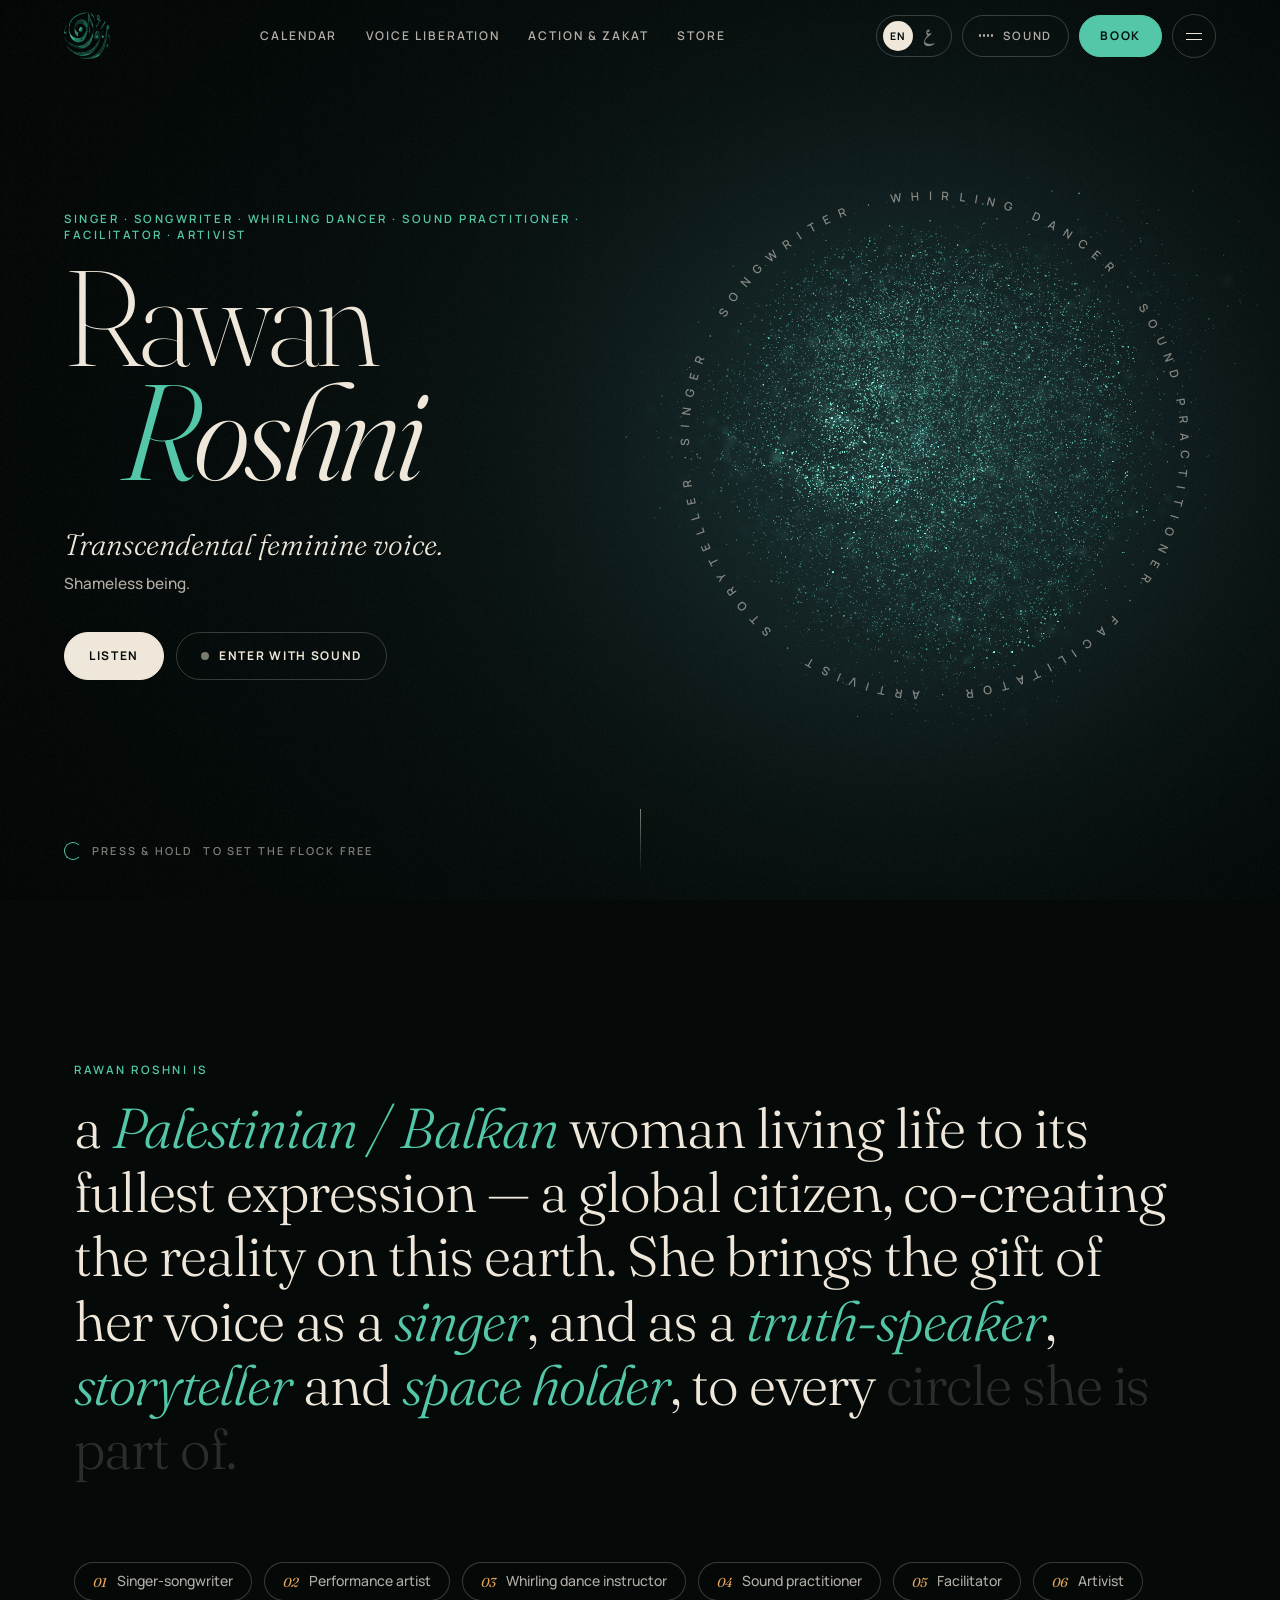
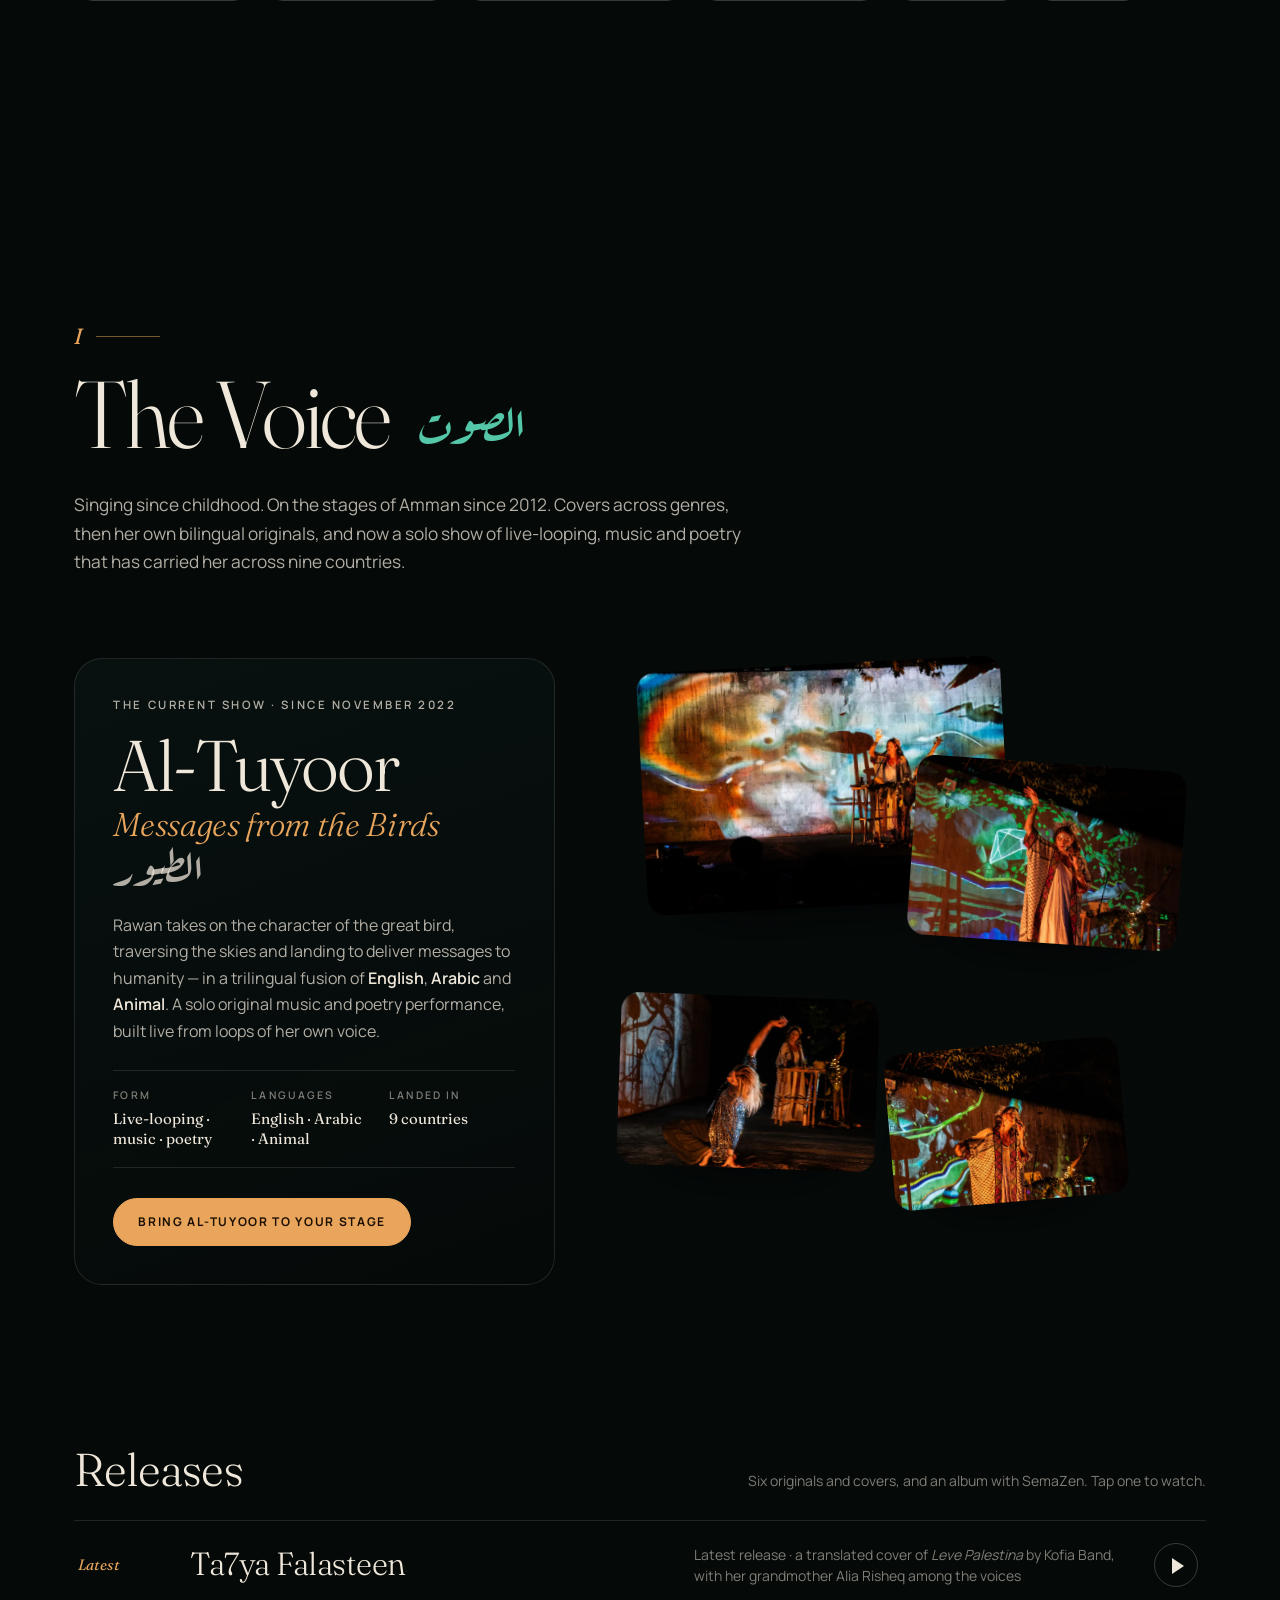
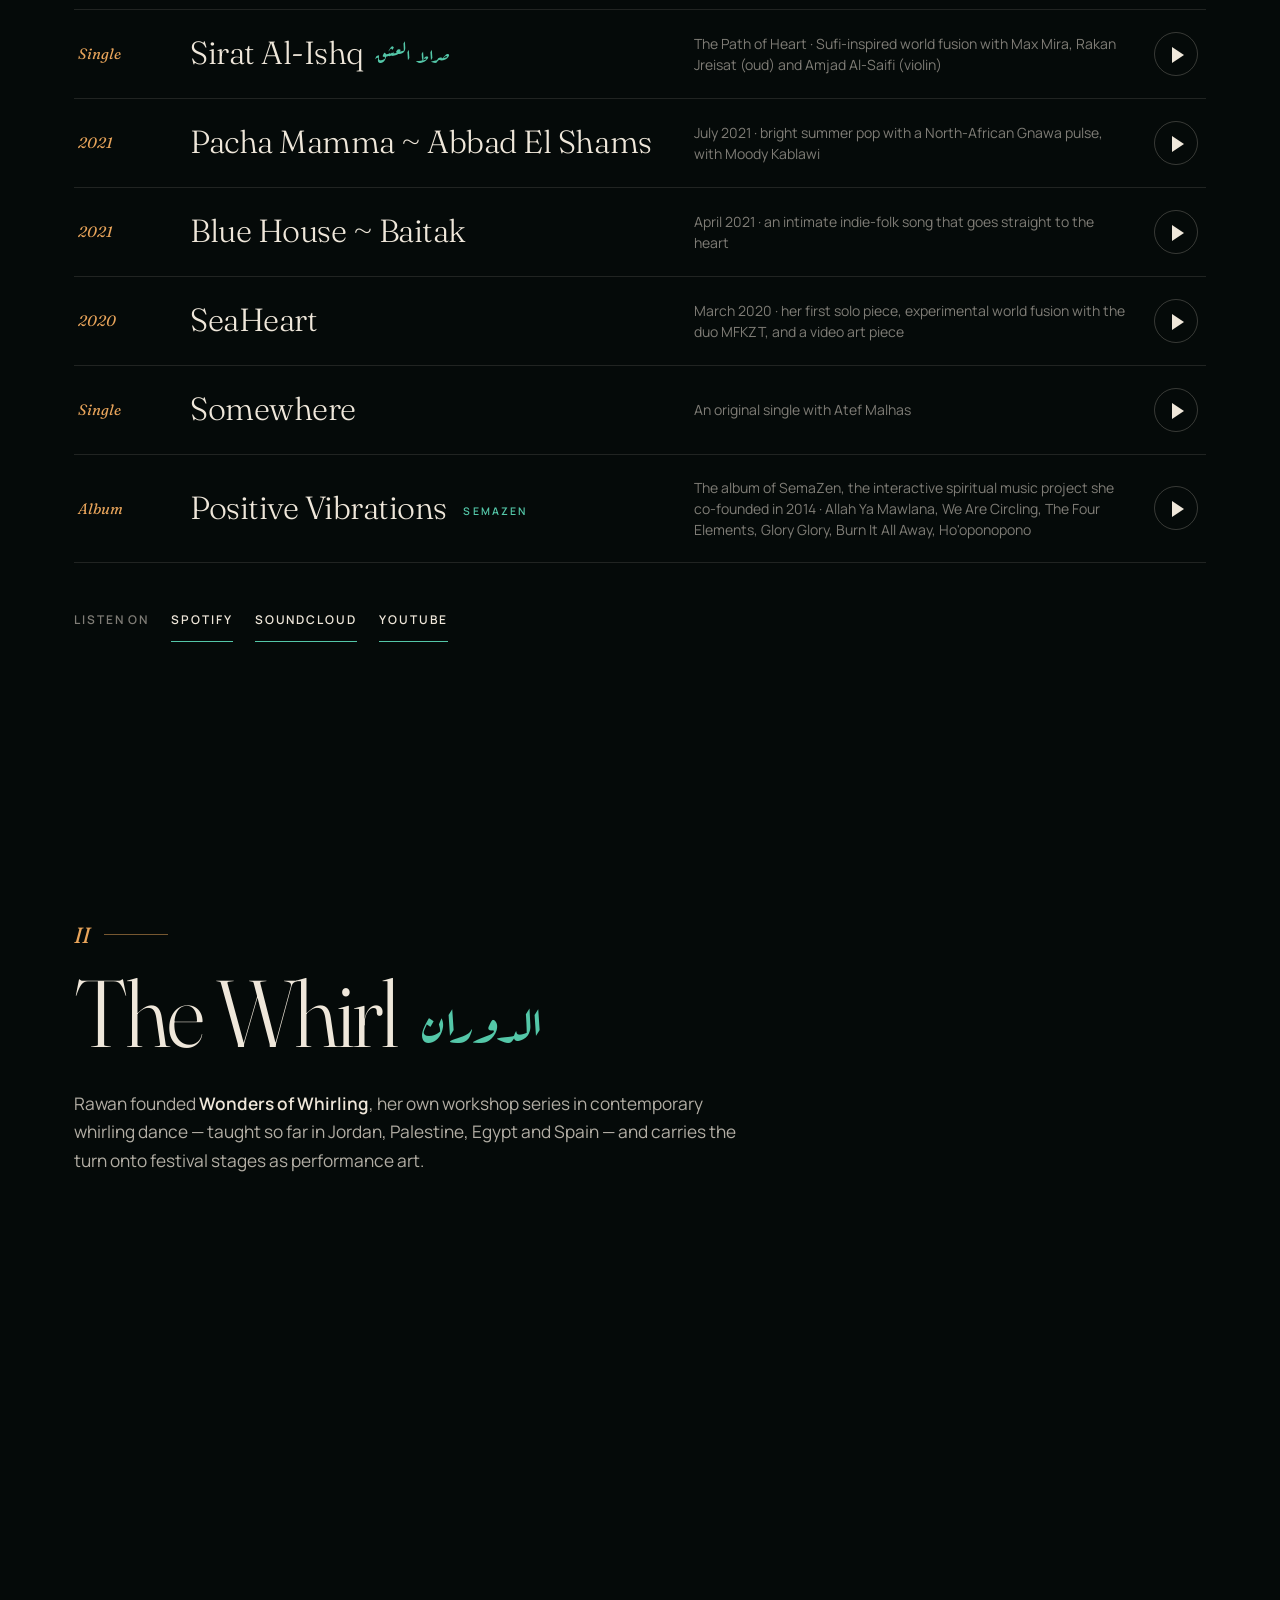
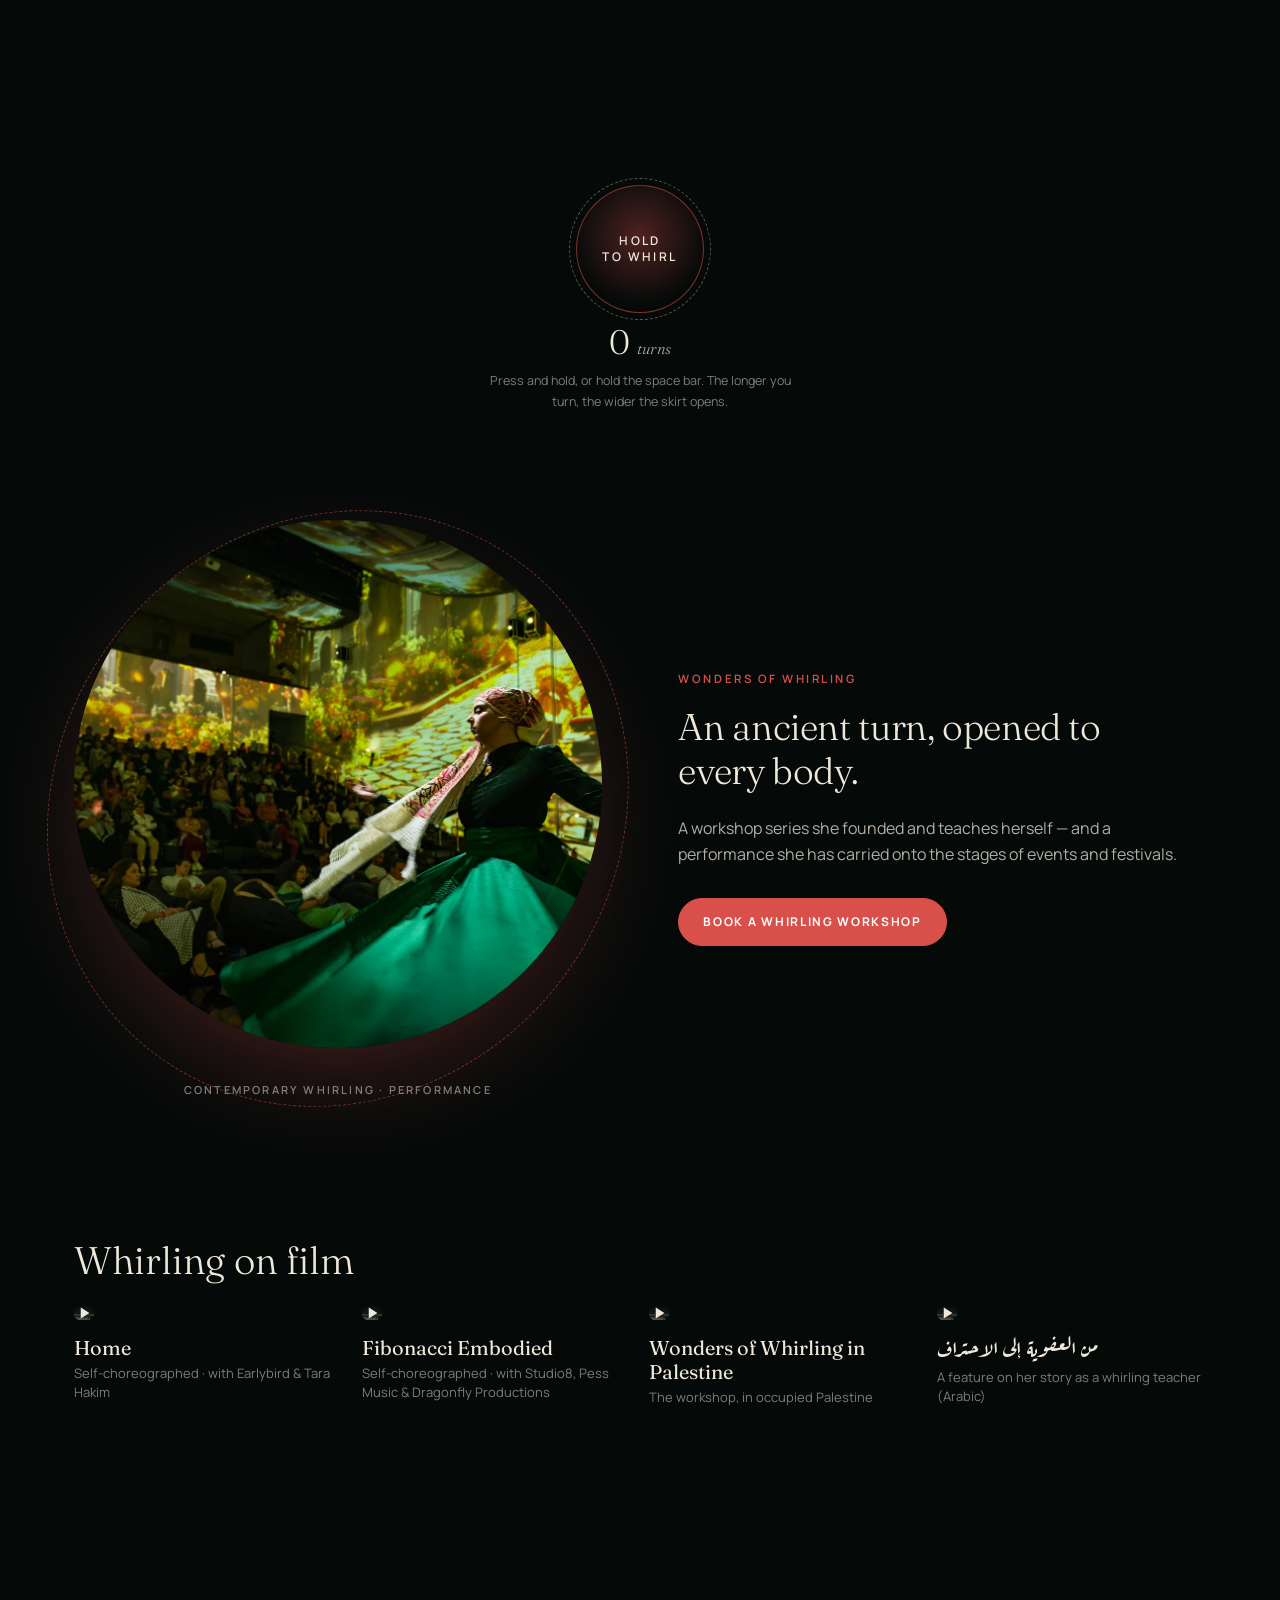
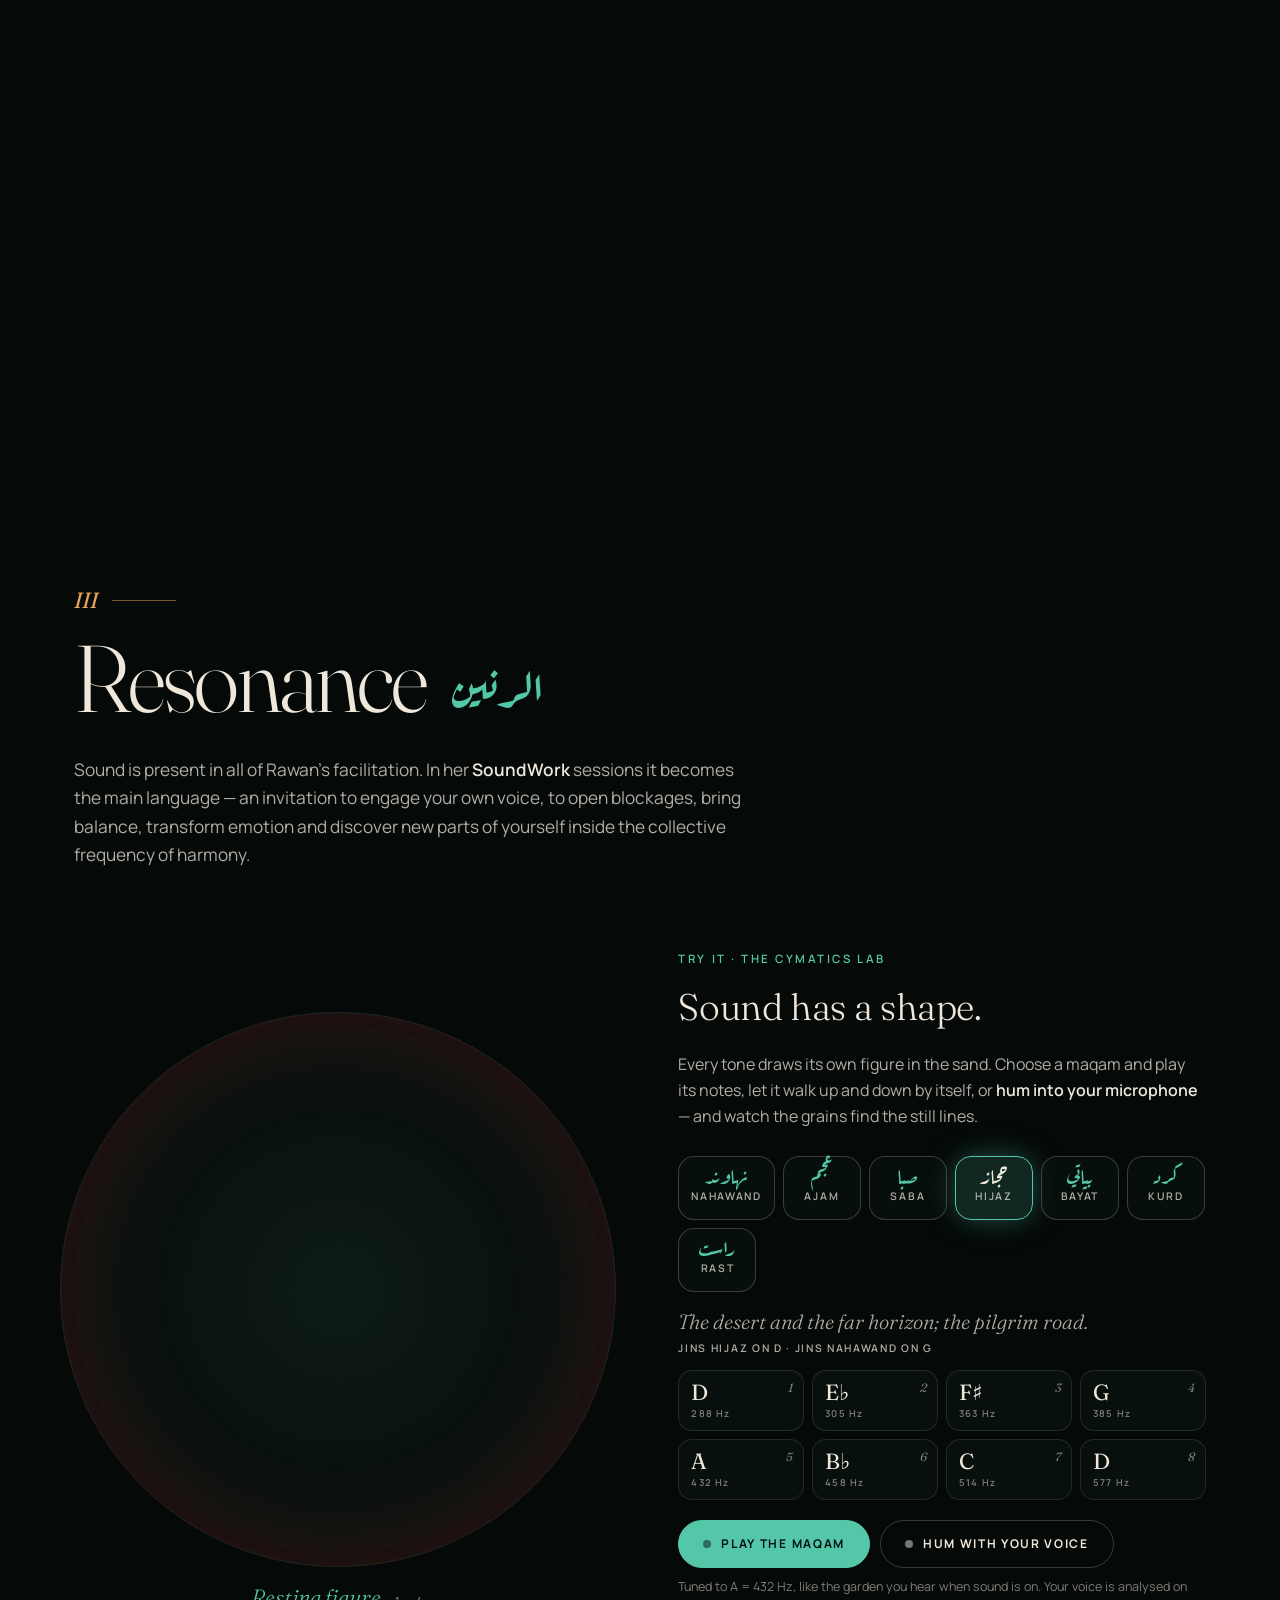
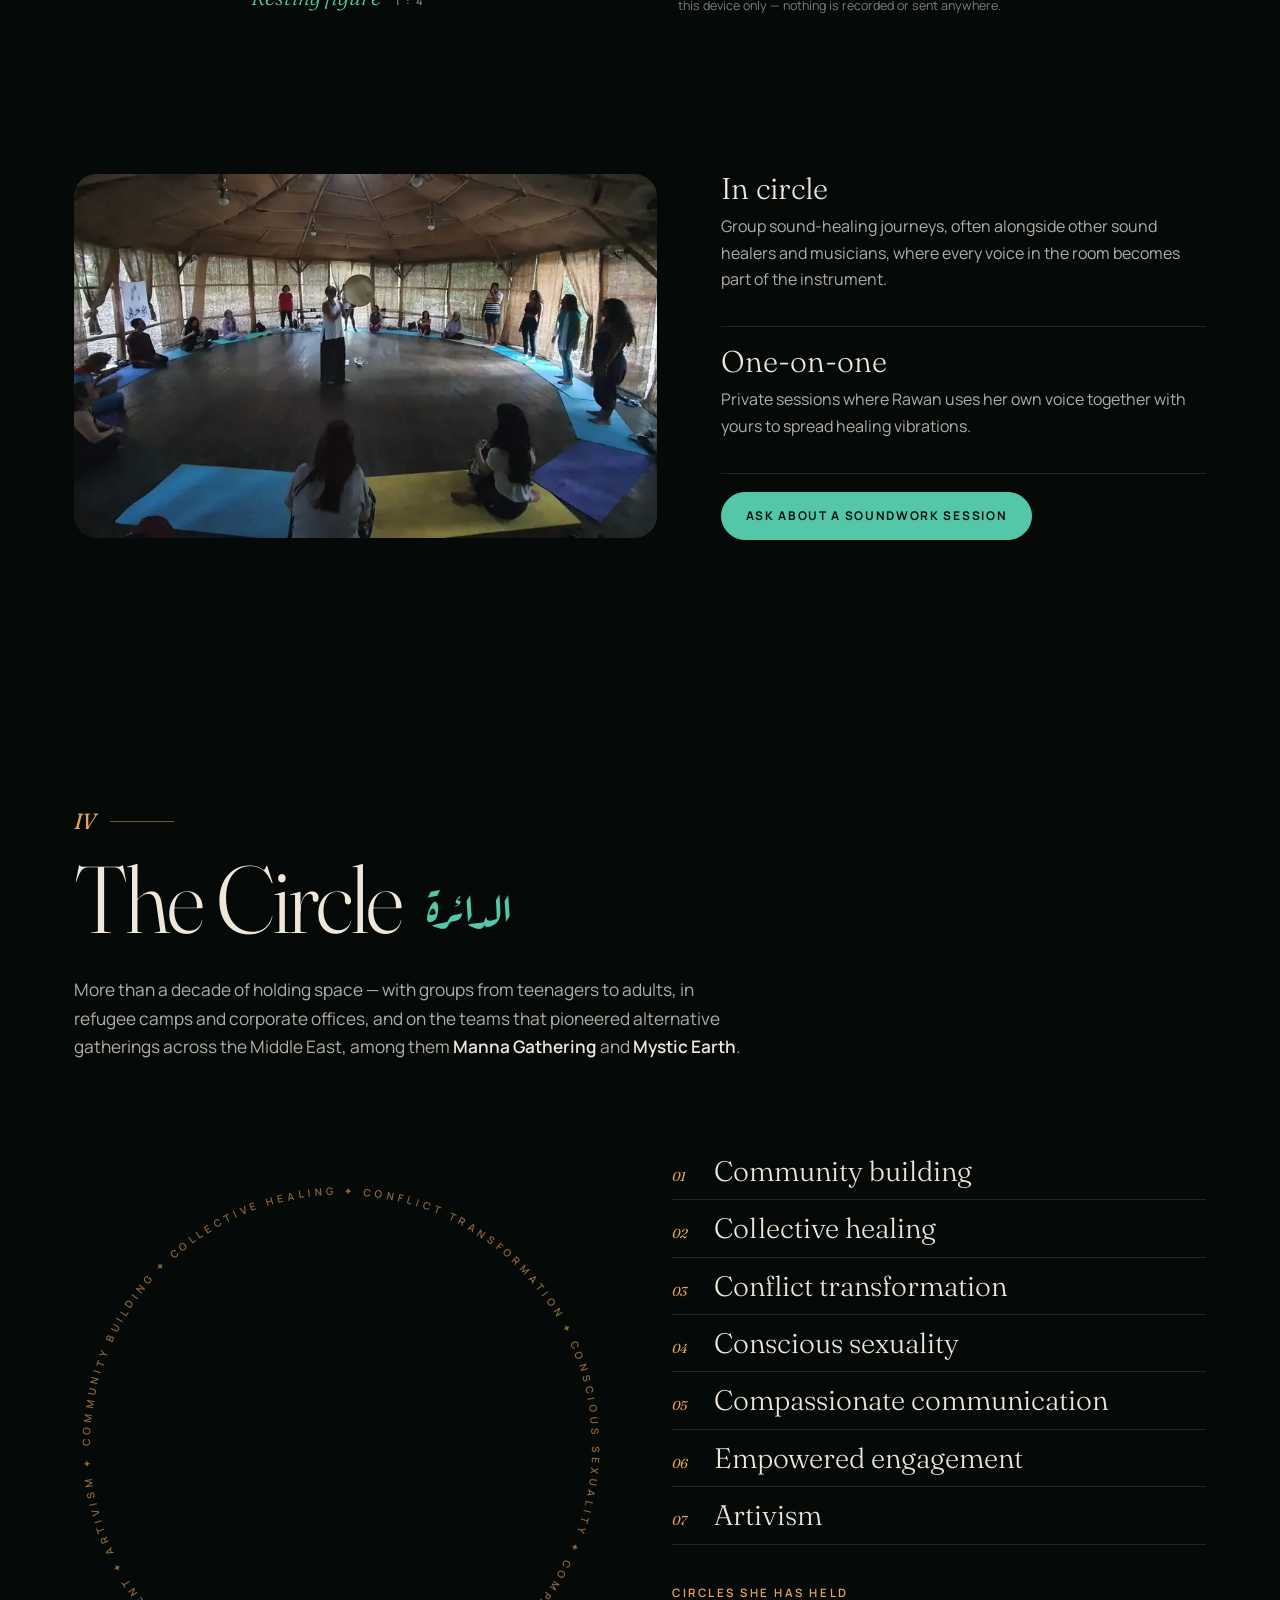
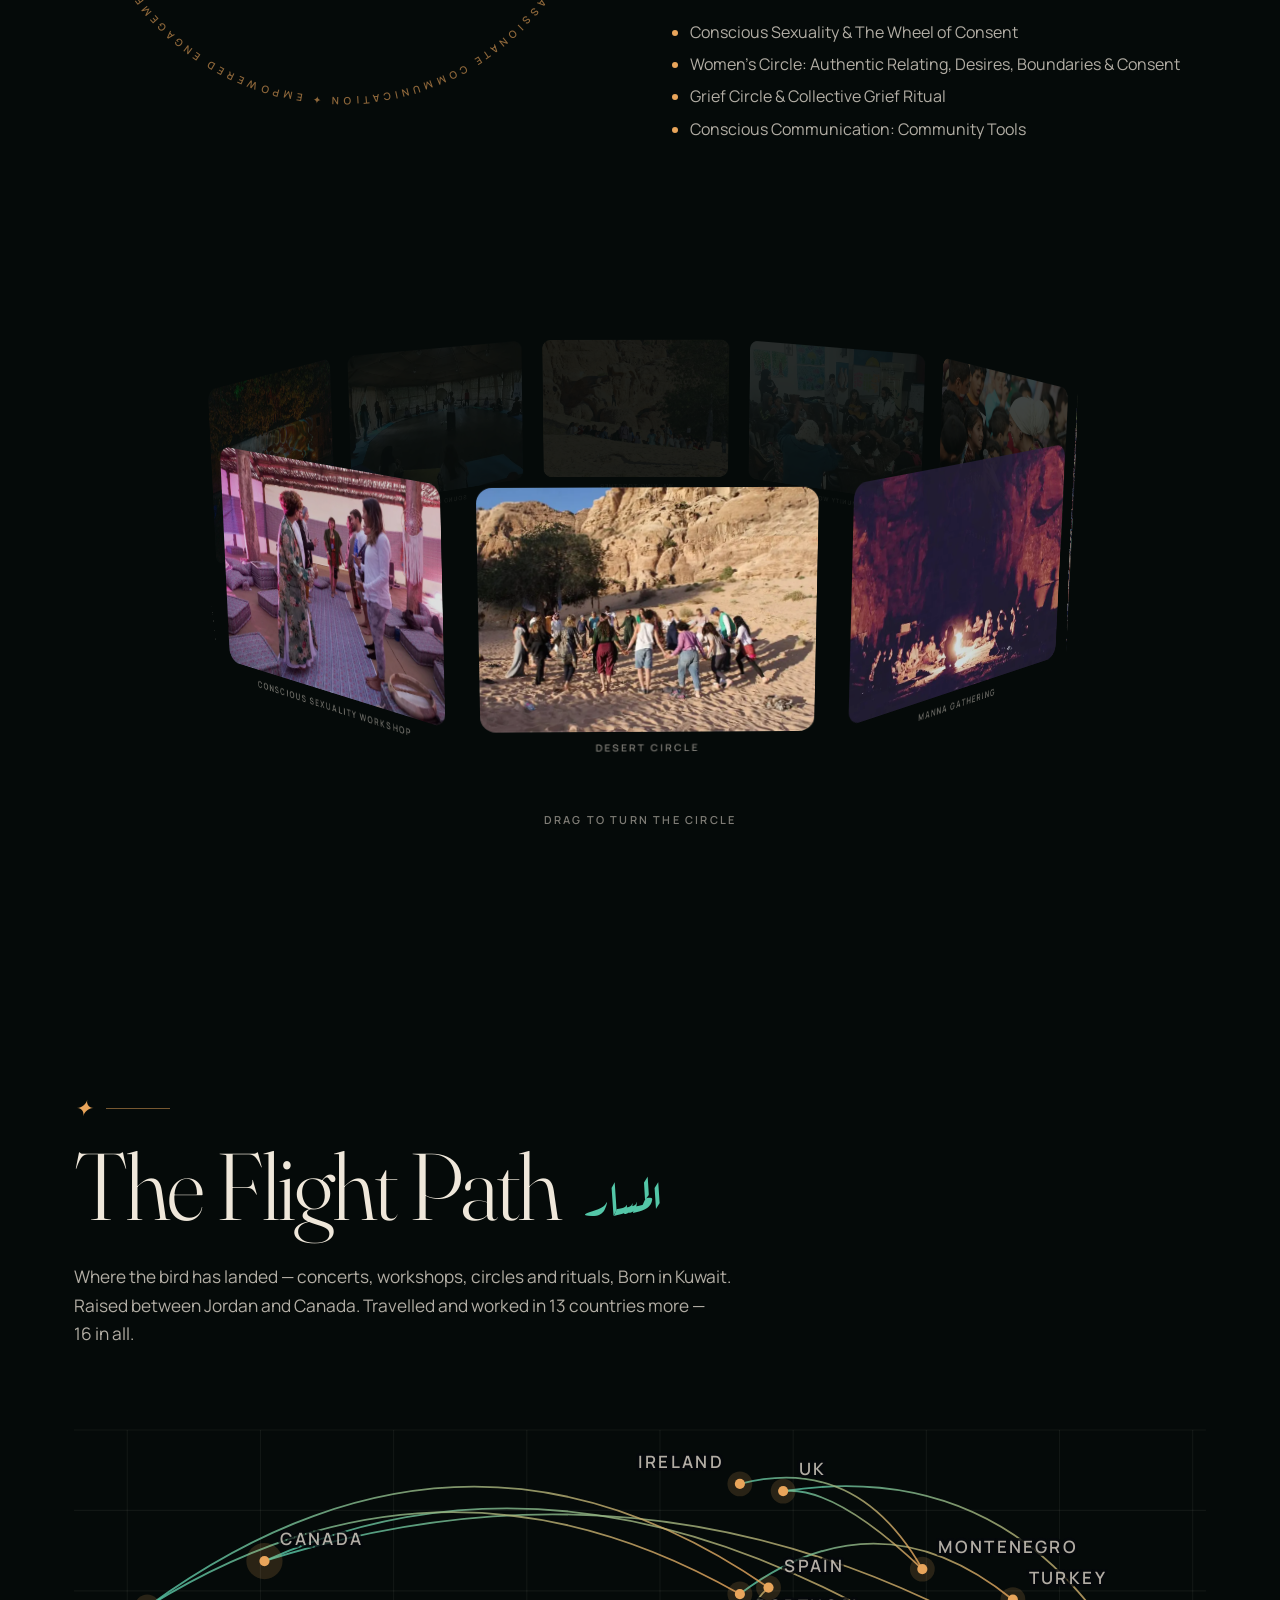
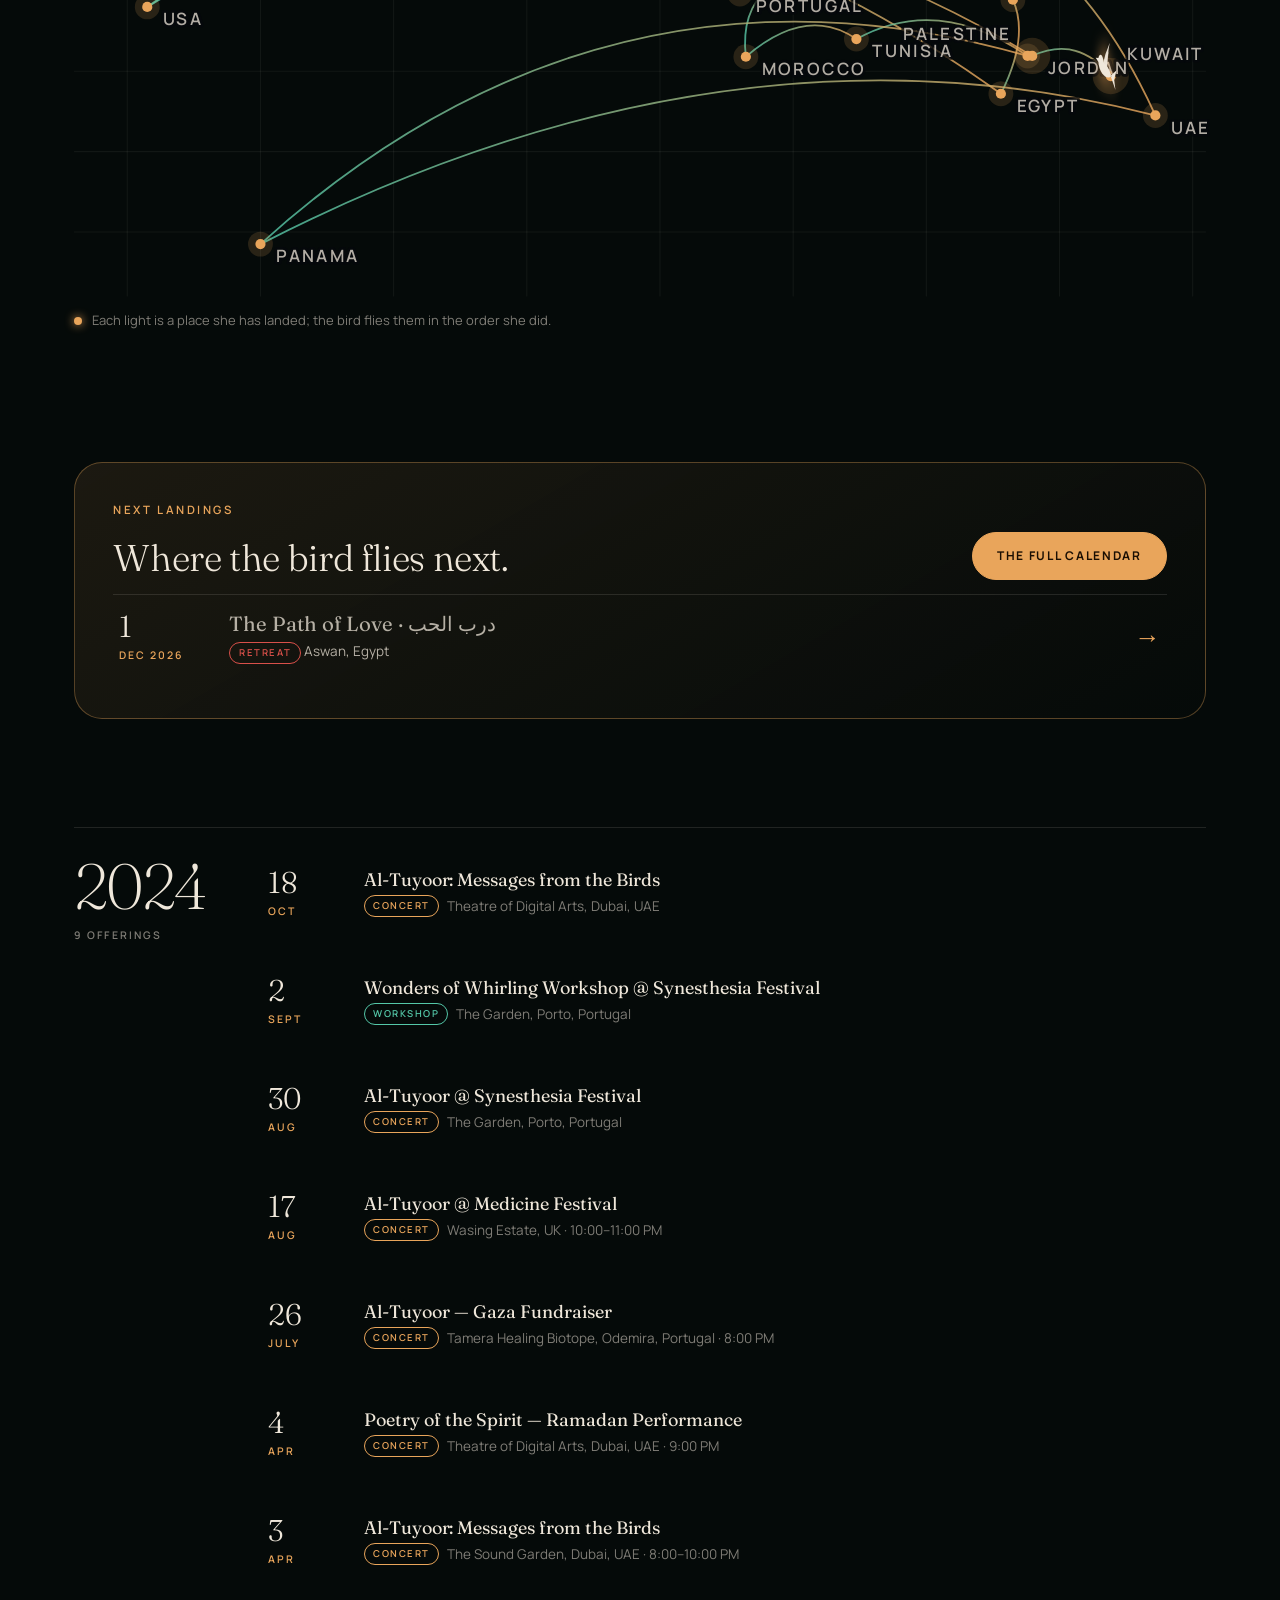
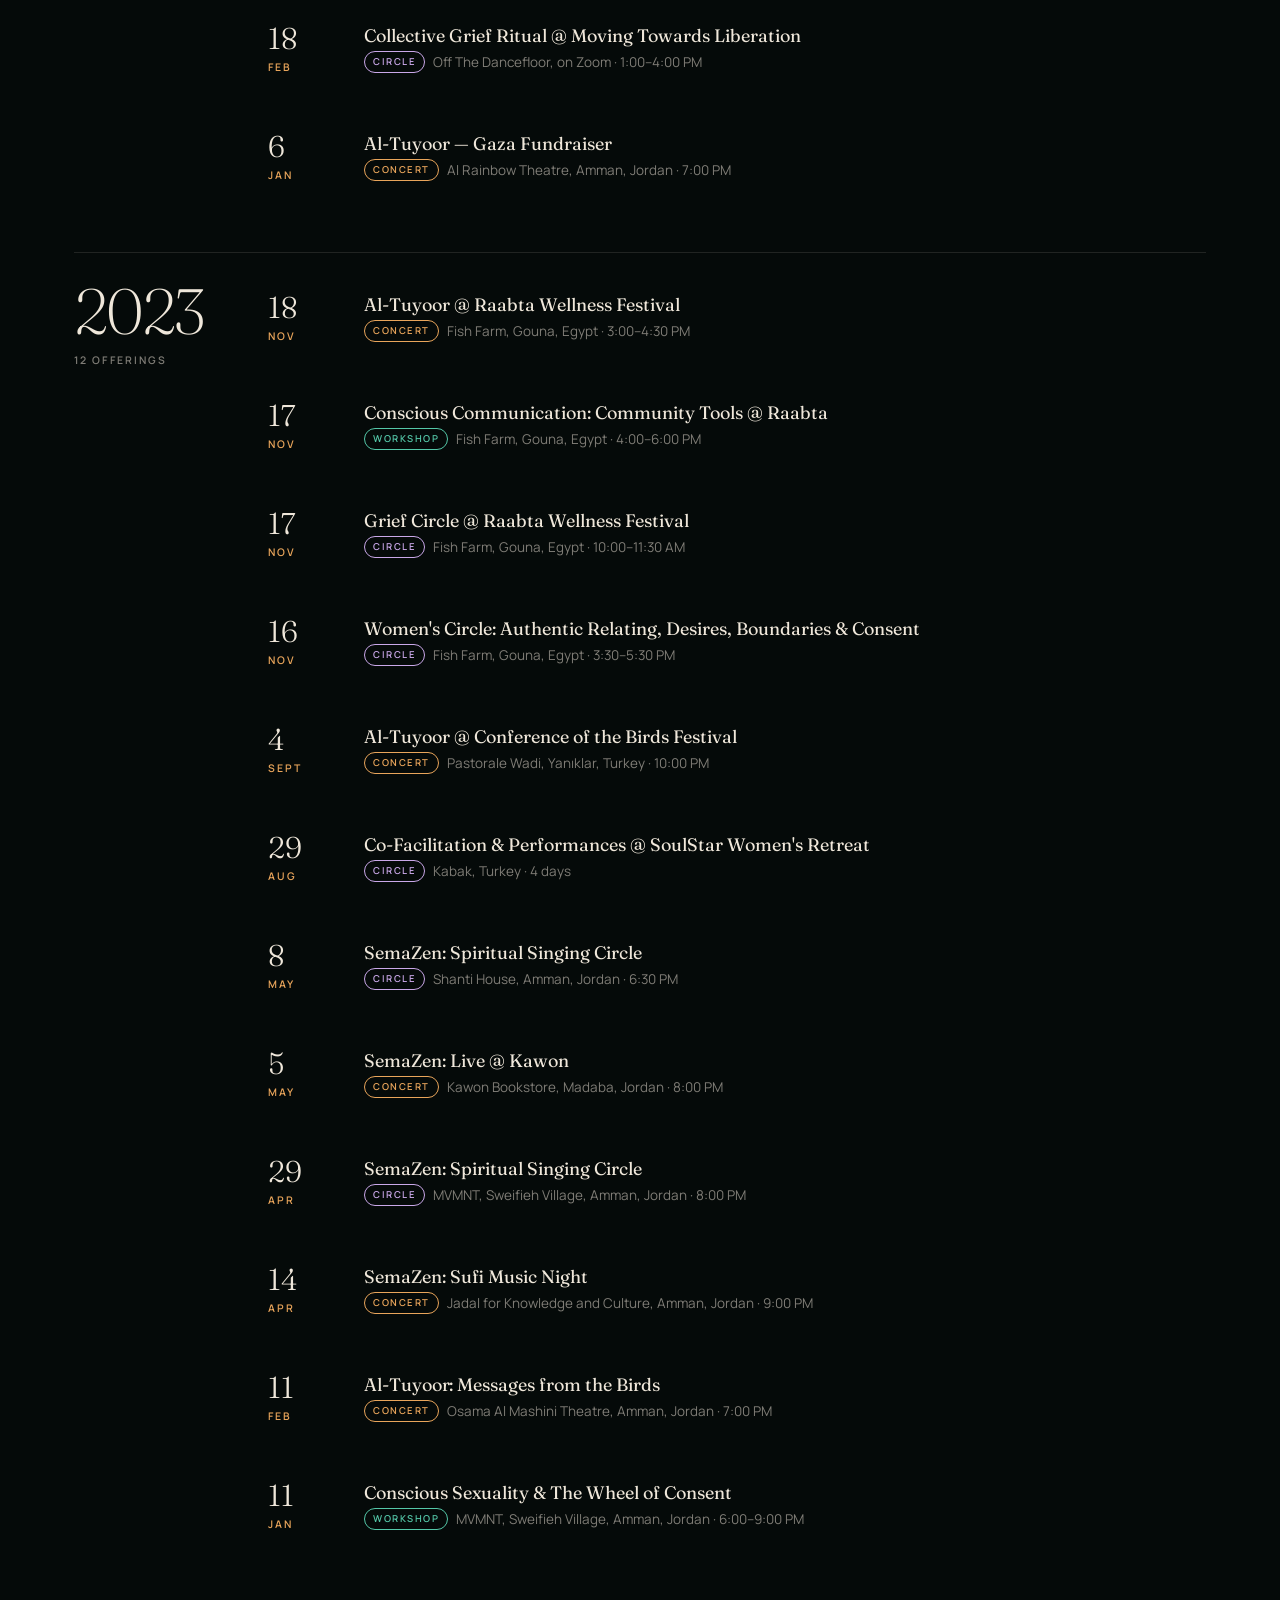
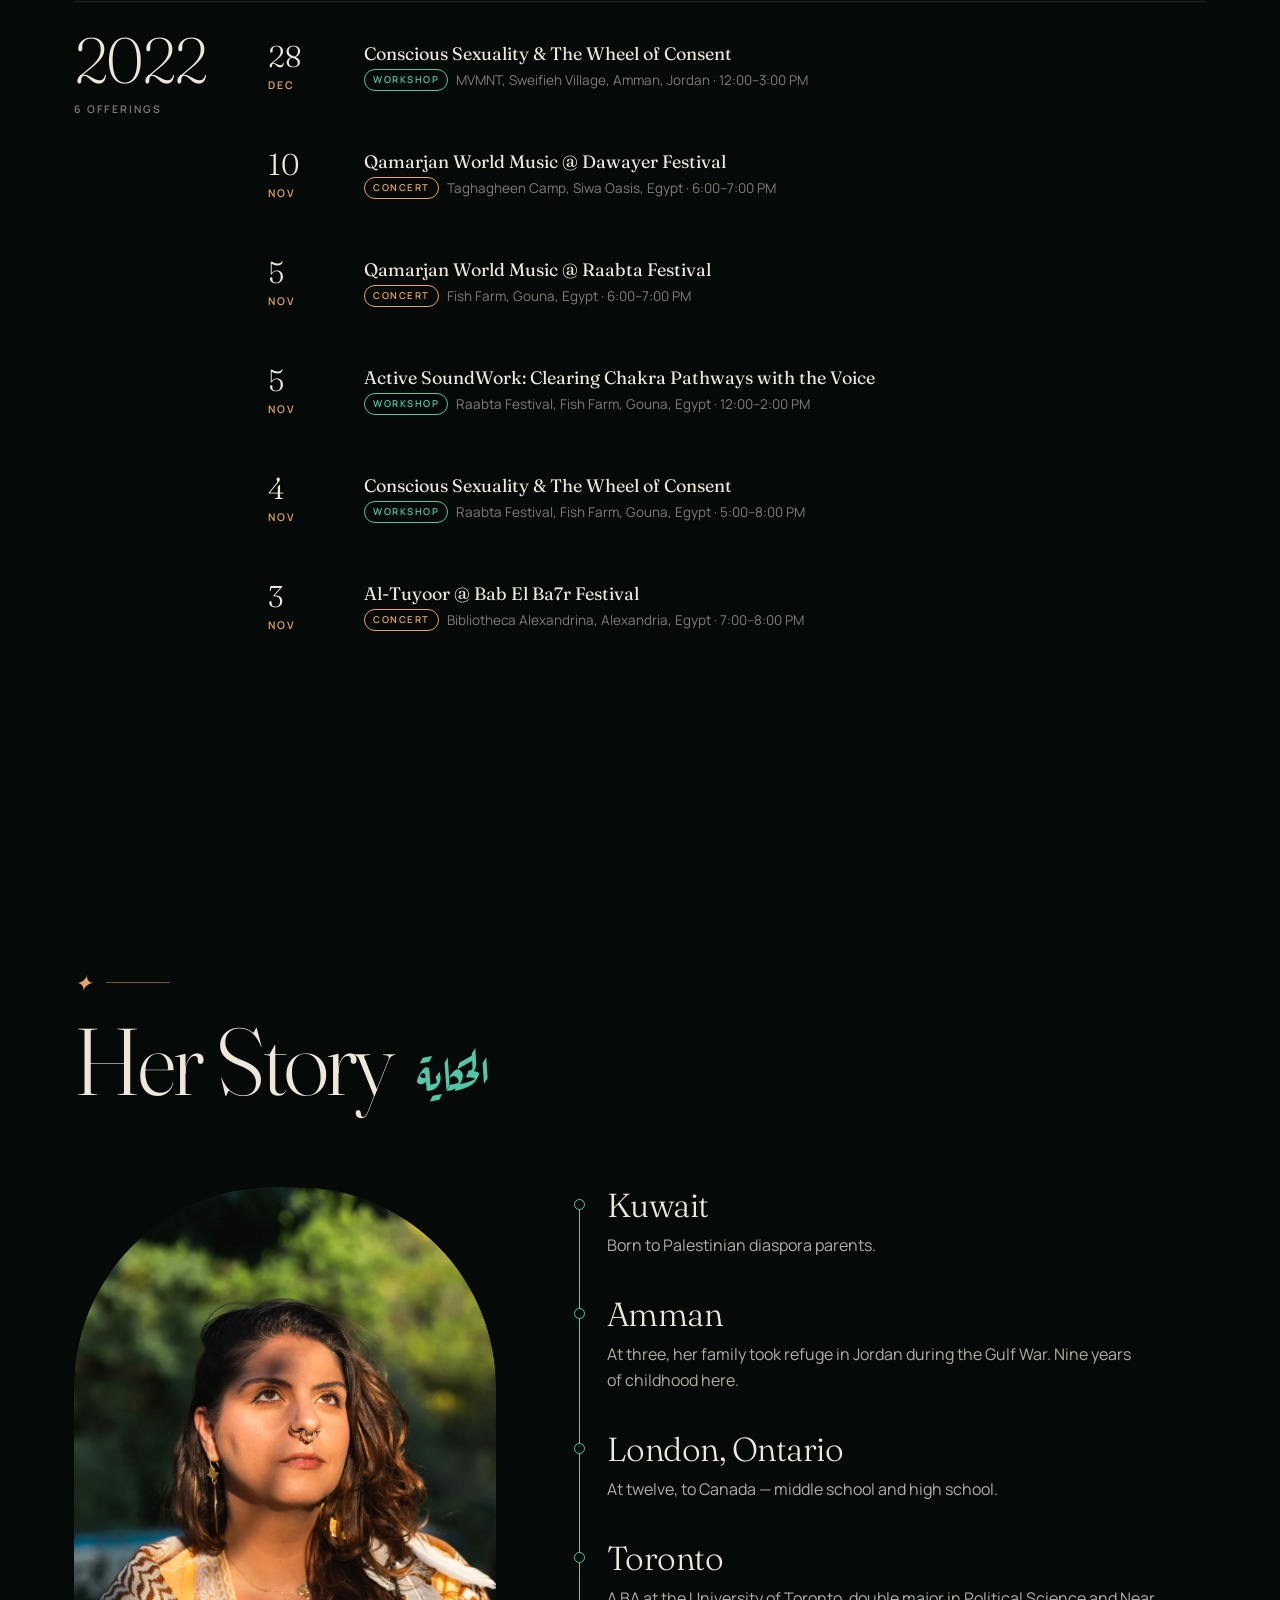
==== index.html @ 67f56fd3 "Rawan Roshni - first live version of rivawan.com Co-Authored-By: Claude Opus 5.5 <noreply@anthropic." ====
<!doctype html>
<html lang="en" class="no-js">
<head>
<meta charset="utf-8">
<meta name="viewport" content="width=device-width, initial-scale=1, viewport-fit=cover">
<title>Rawan Roshni — Transcendental Feminine Voice</title>
<meta name="description" content="Rawan Roshni — singer-songwriter, whirling dancer, sound practitioner, facilitator and artivist. Palestinian/Balkan, a citizen of the earth.">
<meta name="theme-color" content="#050A09">
<link rel="icon" href="favicon.png" type="image/png">
<meta property="og:type" content="website">
<meta property="og:title" content="Rawan Roshni — Transcendental Feminine Voice">
<meta property="og:description" content="Singer-songwriter, whirling dancer, sound practitioner, facilitator and artivist.">
<meta property="og:image" content="https://rivawan.com/assets/img/og.jpg">
<meta property="og:image:width" content="1200">
<meta property="og:image:height" content="630">
<meta property="og:site_name" content="Rawan Roshni">
<meta property="og:url" content="https://rivawan.com/">
<link rel="canonical" href="https://rivawan.com/">
<meta name="twitter:card" content="summary_large_image">
<link rel="preload" href="assets/fonts/fraunces-roman.woff2" as="font" type="font/woff2" crossorigin>
<link rel="preload" href="assets/fonts/manrope.woff2" as="font" type="font/woff2" crossorigin>
<link rel="preload" href="assets/img/logo-map.webp" as="image" fetchpriority="high">
<link rel="stylesheet" href="assets/css/site.css">
<link rel="stylesheet" href="assets/css/pages.css">
<link rel="stylesheet" href="assets/css/zyrn-credit.css">
<script>(function(d){d.classList.replace('no-js','js');try{var q=new URLSearchParams(location.search).get('lang');if(q==='ar'||q==='en')localStorage.setItem('rr-lang',q);if((q||localStorage.getItem('rr-lang'))==='ar'){d.lang='ar';d.dir='rtl'}}catch(e){}})(document.documentElement);</script>
</head>
<body>

<a class="skip" href="#she">Skip to content</a>

<!-- The ink field: every section borrows it. It reads the [data-form] of whichever
     section holds the middle of the viewport and re-forms around that section's
     [data-anchor]. Content never depends on it to be visible. -->
<canvas id="field" aria-hidden="true"></canvas>

<header class="nav" id="nav">
  <a class="nav__mark" href="#top" aria-label="Rawan Roshni — back to the top">
    <img src="assets/img/logo-360.webp" alt="" width="180" height="185">
  </a>
  <nav class="nav__links" aria-label="Main">
    <a href="calendar.html" data-chime="0">Calendar</a>
    <a href="voice-liberation.html" data-chime="1">Voice Liberation</a>
    <a href="action.html" data-chime="2">Action &amp; Zakat</a>
    <a href="store.html" data-chime="3">Store</a>
  </nav>
  <div class="nav__end">
    <button class="lang" type="button" data-lang aria-pressed="false"><span class="lang__en">EN</span><span class="lang__ar" lang="ar">ع</span></button>
    <button class="snd" type="button" data-sound aria-pressed="false" aria-label="Sound: off">
      <span class="snd__bars" aria-hidden="true"><i></i><i></i><i></i><i></i></span>
      <span class="snd__label">Sound</span>
    </button>
    <a class="btn btn--ink nav__cta" href="#book">Book</a>
    <button class="nav__menu" type="button" aria-expanded="false" aria-controls="sheet" aria-label="Open menu">
      <span></span><span></span>
    </button>
  </div>
</header>

<div class="sheet" id="sheet" hidden>
  <div class="sheet__cols">
    <nav aria-label="The journey">
      <p class="sheet__h">The journey</p>
      <a href="#voice"><em>I</em> The Voice <span lang="ar">الصوت</span></a>
      <a href="#whirl"><em>II</em> The Whirl <span lang="ar">الدوران</span></a>
      <a href="#resonance"><em>III</em> Resonance <span lang="ar">الرنين</span></a>
      <a href="#circle"><em>IV</em> The Circle <span lang="ar">الدائرة</span></a>
      <a href="#path"><em>·</em> The Flight Path <span lang="ar">المسار</span></a>
      <a href="#story"><em>·</em> Her Story <span lang="ar">الحكاية</span></a>
    </nav>
    <nav aria-label="Walk with her">
      <p class="sheet__h">Walk with her</p>
      <a href="calendar.html"><em>·</em> Calendar <span lang="ar">التقويم</span></a>
      <a href="voice-liberation.html"><em>·</em> Voice Liberation <span lang="ar">تحرير الصوت</span></a>
      <a href="action.html"><em>·</em> Action Options &amp; Zakat <span lang="ar">للفلسطينيّين</span></a>
      <a href="store.html"><em>·</em> Store <span lang="ar">المتجر</span></a>
      <a href="#book"><em>·</em> Book Rawan <span lang="ar">الدعوة</span></a>
    </nav>
  </div>
</div>

<main id="top">

  <!-- ═══════════════════════ THRESHOLD ═══════════════════════ -->
  <section class="hero" data-form="logo" data-screen="Threshold" id="threshold">
    <div class="hero__copy">
      <p class="eyebrow intro" style="--i:0">Singer · Songwriter · Whirling dancer · Sound practitioner · Facilitator · Artivist</p>
      <h1 class="hero__name">
        <span class="hero__line"><span class="hero__first rise" style="--i:1">Rawan</span></span>
        <span class="hero__line"><span class="hero__last rise" style="--i:2">Roshni</span></span>
      </h1>
      <p class="hero__lede intro" style="--i:4">Transcendental feminine voice.</p>
      <p class="hero__cycle intro" style="--i:5" aria-live="off">
        <span class="is-on">She who shakes off shackles.</span>
        <span>World citizen. Radical love, embodied.</span>
        <span>Shameless being.</span>
        <span>Truth seeker — and speaker.</span>
      </p>
      <div class="hero__cta intro" style="--i:6">
        <a class="btn btn--bone" href="#voice">Listen</a>
        <button class="btn btn--ghost" type="button" data-sound data-sound-cta>
          <span class="btn__dot" aria-hidden="true"></span><span data-sound-text>Enter with sound</span>
        </button>
      </div>
    </div>

    <div class="hero__stage" data-anchor data-cursor="Hold">
      <noscript><img class="hero__fallback" src="assets/img/logo-900.webp" alt="روان — Rawan, in the calligraphy of her mark" width="877" height="900"></noscript>
      <svg class="orbit intro" style="--i:7" viewBox="0 0 600 600" aria-hidden="true">
        <defs><path id="orbitPath" d="M300,300 m-262,0 a262,262 0 1,1 524,0 a262,262 0 1,1 -524,0"/></defs>
        <text><textPath href="#orbitPath" startOffset="0" textLength="1640" lengthAdjust="spacing">SINGER · SONGWRITER · WHIRLING DANCER · SOUND PRACTITIONER · FACILITATOR · ARTIVIST · STORYTELLER ·</textPath></text>
      </svg>
    </div>

    <p class="hold-hint intro" style="--i:9" aria-hidden="true">
      <span class="hold-hint__glyph"></span>
      <span class="hold-hint__fine">Press &amp; hold</span>
      <span class="hold-hint__coarse">Touch &amp; hold</span>
      <span>to set the flock free</span>
    </p>
    <a class="scroll-cue intro" style="--i:9" href="#she" aria-label="Scroll to begin"><span></span></a>
  </section>

  <!-- ═══════════════════════ MANIFESTO ═══════════════════════ -->
  <section class="she" id="she" data-form="drift" data-alpha="0.55" data-screen="She">
    <div class="she__anchor" data-anchor data-full></div>
    <div class="wrap">
      <p class="eyebrow">Rawan Roshni is</p>
      <p class="she__text" data-scrub>
        a <b>Palestinian / Balkan</b> woman living life to its fullest expression — a global citizen, co-creating the reality on this earth. She brings the gift of her voice as a <b>singer</b>, and as a <b>truth-speaker</b>, <b>storyteller</b> and <b>space holder</b>, to every circle she is part of.
      </p>
      <ul class="she__roles" aria-label="By profession">
        <li><span>01</span>Singer-songwriter</li>
        <li><span>02</span>Performance artist</li>
        <li><span>03</span>Whirling dance instructor</li>
        <li><span>04</span>Sound practitioner</li>
        <li><span>05</span>Facilitator</li>
        <li><span>06</span>Artivist</li>
      </ul>
    </div>
  </section>

  <!-- ═══════════════════════ I · THE VOICE ═══════════════════════ -->
  <section class="move move--voice" id="voice" data-form="birds" data-alpha-m="0.34" data-screen="I · The Voice" data-root="voice">
    <div class="move__sticky" data-anchor data-full-m data-scale="0.72"></div>
    <div class="wrap">
      <header class="move__head reveal">
        <p class="move__num">I</p>
        <h2 class="move__title">The Voice <span lang="ar" class="ar">الصوت</span></h2>
        <p class="move__lede">Singing since childhood. On the stages of Amman since 2012. Covers across genres, then her own bilingual originals, and now a solo show of live-looping, music and poetry that has carried her across nine countries.</p>
      </header>

      <article class="tuyoor">
        <div class="tuyoor__copy reveal">
          <p class="eyebrow eyebrow--candle">The current show · since November 2022</p>
          <h3 class="tuyoor__title">Al-Tuyoor<em>Messages from the Birds</em></h3>
          <p lang="ar" class="tuyoor__ar">الطيور</p>
          <p>Rawan takes on the character of the great bird, traversing the skies and landing to deliver messages to humanity — in a trilingual fusion of <b>English</b>, <b>Arabic</b> and <b>Animal</b>. A solo original music and poetry performance, built live from loops of her own voice.</p>
          <dl class="facts">
            <div><dt>Form</dt><dd>Live-looping · music · poetry</dd></div>
            <div><dt>Languages</dt><dd>English · Arabic · Animal</dd></div>
            <div><dt>Landed in</dt><dd data-count="tuyoor-countries">9 countries</dd></div>
          </dl>
          <a class="btn btn--candle" href="#book" data-preset="Performance: Al-Tuyoor">Bring Al-Tuyoor to your stage</a>
        </div>

        <div class="flock" aria-label="Al-Tuyoor, in photographs">
          <figure class="flock__card" style="--d:1.0;--x:4%;--y:0%;--r:-3deg;--w:62%"><img src="assets/img/tuyoor-syn-wide.webp" srcset="assets/img/tuyoor-syn-wide-900.webp 900w, assets/img/tuyoor-syn-wide.webp 1600w" sizes="(max-width:900px) 78vw, 30vw" alt="Rawan at her looping station beneath a vast projected painting, Synesthesia Festival, Portugal" loading="lazy" decoding="async" width="1600" height="1067"></figure>
          <figure class="flock__card" style="--d:0.55;--x:50%;--y:16%;--r:4deg;--w:46%"><img src="assets/img/tuyoor-syn-close.webp" srcset="assets/img/tuyoor-syn-close-900.webp 900w, assets/img/tuyoor-syn-close.webp 1600w" sizes="(max-width:900px) 78vw, 30vw" alt="Rawan singing with one arm raised, geometric light projected across her" loading="lazy" decoding="async" width="1600" height="1067"></figure>
          <figure class="flock__card" style="--d:0.8;--x:0%;--y:54%;--r:2deg;--w:44%"><img src="assets/img/tuyoor-syn-dance.webp" srcset="assets/img/tuyoor-syn-dance-900.webp 900w, assets/img/tuyoor-syn-dance.webp 1600w" sizes="(max-width:900px) 78vw, 30vw" alt="A dancer moves before the projected branches while Rawan sings" loading="lazy" decoding="async" width="1600" height="1067"></figure>
          <figure class="flock__card" style="--d:0.35;--x:46%;--y:62%;--r:-5deg;--w:40%"><img src="assets/img/tuyoor-syn-color.webp" srcset="assets/img/tuyoor-syn-color-900.webp 900w, assets/img/tuyoor-syn-color.webp 1600w" sizes="(max-width:900px) 78vw, 30vw" alt="Rawan on stage inside a wash of coloured projection" loading="lazy" decoding="async" width="1600" height="1067"></figure>
        </div>
      </article>

      <div class="releases">
        <header class="releases__head reveal">
          <h3>Releases</h3>
          <p>Six originals and covers, and an album with SemaZen. Tap one to watch.</p>
        </header>
        <ol class="rel" id="releases">
          <li><button type="button" class="rel__row" data-cursor="Play" data-yt="3s_kW-x6nZU" data-thumb="3s_kW-x6nZU">
            <span class="rel__no">Latest</span>
            <span class="rel__name">Ta7ya Falasteen</span>
            <span class="rel__note">Latest release · a translated cover of <i>Leve Palestina</i> by Kofia Band, with her grandmother Alia Risheq among the voices</span>
            <span class="rel__play" aria-hidden="true"></span>
          </button></li>
          <li><button type="button" class="rel__row" data-cursor="Play" data-yt="HsdyHzz7eXs">
            <span class="rel__no">Single</span>
            <span class="rel__name">Sirat Al-Ishq <span lang="ar" class="ar ar--sm">صراط العشق</span></span>
            <span class="rel__note">The Path of Heart · Sufi-inspired world fusion with Max Mira, Rakan Jreisat (oud) and Amjad Al-Saifi (violin)</span>
            <span class="rel__play" aria-hidden="true"></span>
          </button></li>
          <li><button type="button" class="rel__row" data-cursor="Play" data-yt="aC3FkL8hoHM">
            <span class="rel__no">2021</span>
            <span class="rel__name">Pacha Mamma ~ Abbad El Shams</span>
            <span class="rel__note">July 2021 · bright summer pop with a North-African Gnawa pulse, with Moody Kablawi</span>
            <span class="rel__play" aria-hidden="true"></span>
          </button></li>
          <li><button type="button" class="rel__row" data-cursor="Play" data-yt="kqO-JmylaUQ">
            <span class="rel__no">2021</span>
            <span class="rel__name">Blue House ~ Baitak</span>
            <span class="rel__note">April 2021 · an intimate indie-folk song that goes straight to the heart</span>
            <span class="rel__play" aria-hidden="true"></span>
          </button></li>
          <li><button type="button" class="rel__row" data-cursor="Play" data-yt="2x6XDDyILRs">
            <span class="rel__no">2020</span>
            <span class="rel__name">SeaHeart</span>
            <span class="rel__note">March 2020 · her first solo piece, experimental world fusion with the duo MFKZT, and a video art piece</span>
            <span class="rel__play" aria-hidden="true"></span>
          </button></li>
          <li><button type="button" class="rel__row" data-cursor="Play" data-yt="64CyMwL-O_Y">
            <span class="rel__no">Single</span>
            <span class="rel__name">Somewhere</span>
            <span class="rel__note">An original single with Atef Malhas</span>
            <span class="rel__play" aria-hidden="true"></span>
          </button></li>
          <li><button type="button" class="rel__row" data-cursor="Play" data-yt="dmfkaaF2AtY" data-list="dmfkaaF2AtY,eDuRDUooiyQ,FqznqzaG5HM,A0fdxRaahtE,UWy-5-Khp24,SPUnZVMSUJ0">
            <span class="rel__no">Album</span>
            <span class="rel__name">Positive Vibrations <small>SemaZen</small></span>
            <span class="rel__note">The album of SemaZen, the interactive spiritual music project she co-founded in 2014 · Allah Ya Mawlana, We Are Circling, The Four Elements, Glory Glory, Burn It All Away, Ho'oponopono</span>
            <span class="rel__play" aria-hidden="true"></span>
          </button></li>
        </ol>
        <div class="rel__peek" aria-hidden="true"><img alt=""></div>
        <p class="listen">
          <span>Listen on</span>
          <a href="https://open.spotify.com/artist/6M2g6Ypb0pPy4uFOaGkPOM" target="_blank" rel="noopener">Spotify</a>
          <a href="https://soundcloud.com/rawanroshni" target="_blank" rel="noopener">SoundCloud</a>
          <a href="https://www.youtube.com/c/RawanRoshni" target="_blank" rel="noopener">YouTube</a>
        </p>
      </div>
    </div>
  </section>

  <!-- ═══════════════════════ II · THE WHIRL ═══════════════════════ -->
  <section class="move move--whirl" id="whirl" data-form="skirt" data-screen="II · The Whirl" data-root="whirl">
    <div class="wrap whirl">
      <header class="move__head reveal">
        <p class="move__num">II</p>
        <h2 class="move__title">The Whirl <span lang="ar" class="ar">الدوران</span></h2>
        <p class="move__lede">Rawan founded <b>Wonders of Whirling</b>, her own workshop series in contemporary whirling dance — taught so far in Jordan, Palestine, Egypt and Spain — and carries the turn onto festival stages as performance art.</p>
      </header>

      <div class="whirl__stage">
        <div class="whirl__figure" data-anchor data-scale="0.95"></div>
        <div class="whirl__controls">
          <button class="whirl__btn" type="button" data-hold aria-describedby="whirlHelp">
            <span class="whirl__ring" aria-hidden="true"></span>
            <span class="whirl__label">Hold<br>to whirl</span>
          </button>
          <p class="whirl__count" aria-live="off"><b data-turns>0</b> turns</p>
          <p id="whirlHelp" class="whirl__help">Press and hold, or hold the space bar. The longer you turn, the wider the skirt opens.</p>
        </div>
      </div>

      <div class="whirl__grid">
        <figure class="disc reveal">
          <div class="disc__img" style="background-image:url(assets/img/whirl-dubai.webp); background-position:50% 50%" role="img" aria-label="Rawan whirling in a green skirt beneath a projected garden, Poetry of the Spirit, Dubai"></div>
          <figcaption>Contemporary whirling · performance</figcaption>
        </figure>
        <div class="whirl__copy reveal">
          <p class="eyebrow eyebrow--rose">Wonders of Whirling</p>
          <p class="big">An ancient turn, opened to every body.</p>
          <p>A workshop series she founded and teaches herself — and a performance she has carried onto the stages of events and festivals.</p>
          <a class="btn btn--rose" href="#book" data-preset="Workshop: Wonders of Whirling">Book a whirling workshop</a>
        </div>
      </div>

      <div class="films">
        <h3 class="films__title reveal">Whirling on film</h3>
        <ul class="films__list">
          <li class="reveal"><button type="button" class="film" data-cursor="Play" data-yt="4_DdM0TK7zI">
            <span class="film__img"><img src="https://i.ytimg.com/vi/4_DdM0TK7zI/hqdefault.jpg" alt="" loading="lazy" width="480" height="360"></span>
            <span class="film__name">Home</span><span class="film__note">Self-choreographed · with Earlybird &amp; Tara Hakim</span>
          </button></li>
          <li class="reveal"><button type="button" class="film" data-cursor="Play" data-yt="QrcXVXTJakA">
            <span class="film__img"><img src="https://i.ytimg.com/vi/QrcXVXTJakA/hqdefault.jpg" alt="" loading="lazy" width="480" height="360"></span>
            <span class="film__name">Fibonacci Embodied</span><span class="film__note">Self-choreographed · with Studio8, Pess Music &amp; Dragonfly Productions</span>
          </button></li>
          <li class="reveal"><button type="button" class="film" data-cursor="Play" data-yt="W7oAhIK25Hg">
            <span class="film__img"><img src="https://i.ytimg.com/vi/W7oAhIK25Hg/hqdefault.jpg" alt="" loading="lazy" width="480" height="360"></span>
            <span class="film__name">Wonders of Whirling in Palestine</span><span class="film__note">The workshop, in occupied Palestine</span>
          </button></li>
          <li class="reveal"><button type="button" class="film" data-cursor="Play" data-yt="mT31x9_6BG4">
            <span class="film__img"><img src="https://i.ytimg.com/vi/mT31x9_6BG4/hqdefault.jpg" alt="" loading="lazy" width="480" height="360"></span>
            <span class="film__name" lang="ar">من العفوية إلى الاحتراف</span><span class="film__note">A feature on her story as a whirling teacher (Arabic)</span>
          </button></li>
        </ul>
      </div>

      <div class="strip curtains" aria-label="Whirling, in photographs">
        <img src="assets/img/whirl-roman.webp" srcset="assets/img/whirl-roman-900.webp 900w, assets/img/whirl-roman.webp 1600w" sizes="(max-width:640px) 100vw, 34vw" alt="Rawan whirling in black, alone in the Roman Theatre, Amman" loading="lazy" decoding="async" width="1600" height="1067">
        <img src="assets/img/whirl-desert.webp" srcset="assets/img/whirl-desert-900.webp 900w, assets/img/whirl-desert.webp 1687w" sizes="(max-width:640px) 100vw, 34vw" alt="Rawan in a teal skirt on a cliff edge above the Wadi Rum desert" loading="lazy" decoding="async" width="1687" height="1266">
        <img src="assets/img/whirl-freedom.webp" srcset="assets/img/whirl-freedom-900.webp 900w, assets/img/whirl-freedom.webp 1600w" sizes="(max-width:640px) 100vw, 34vw" alt="Rawan mid-turn, her skirt flying, at the opening of the Freedom Theatre Festival, Amman" loading="lazy" decoding="async" width="1600" height="1067">
      </div>
    </div>
  </section>

  <!-- ═══════════════════════ III · RESONANCE ═══════════════════════ -->
  <section class="move move--sound" id="resonance" data-form="drift" data-mood="teal" data-alpha="0.24" data-screen="III · Resonance" data-root="sound">
    <div class="move__sticky" data-anchor data-full></div>
    <div class="wrap sound">
      <header class="move__head reveal">
        <p class="move__num">III</p>
        <h2 class="move__title">Resonance <span lang="ar" class="ar">الرنين</span></h2>
        <p class="move__lede">Sound is present in all of Rawan's facilitation. In her <b>SoundWork</b> sessions it becomes the main language — an invitation to engage your own voice, to open blockages, bring balance, transform emotion and discover new parts of yourself inside the collective frequency of harmony.</p>
      </header>

      <div class="plate-wrap">
        <div class="plate" id="plate">
          <canvas class="plate__canvas" aria-label="A resonating plate of sand. Sound arranges the grains into patterns." role="img"></canvas>
          <div class="plate__read" aria-live="polite">
            <span data-plate-note>—</span>
            <span data-plate-hz>listening for a tone</span>
          </div>
        </div>
        <div class="plate__panel">
          <p class="eyebrow">Try it · The Cymatics Lab</p>
          <p class="big">Sound has a shape.</p>
          <p>Every tone draws its own figure in the sand. Choose a maqam and play its notes, let it walk up and down by itself, or <b>hum into your microphone</b> — and watch the grains find the still lines.</p>
          <div class="maqamat" role="group" aria-label="Choose a maqam" data-maqamat></div>
          <p class="maqam__mood" data-maqam-mood></p>
          <p class="maqam__built" data-maqam-built></p>
          <div class="notes" role="group" data-notes></div>
          <div class="plate__actions">
            <button class="btn btn--ink" type="button" data-sayr aria-pressed="false"><span class="btn__dot" aria-hidden="true"></span><span data-sayr-text>Play the maqam</span></button>
            <button class="btn btn--ghost" type="button" data-mic><span class="btn__dot" aria-hidden="true"></span><span data-mic-text>Hum with your voice</span></button>
          </div>
          <p class="fine">Tuned to A = 432 Hz, like the garden you hear when sound is on. Your voice is analysed on this device only — nothing is recorded or sent anywhere.</p>
        </div>
      </div>

      <div class="offer reveal">
        <figure class="offer__img curtain"><img src="assets/img/sound-circle.webp" srcset="assets/img/sound-circle-900.webp 900w, assets/img/sound-circle.webp 1800w" sizes="(max-width:900px) 100vw, 50vw" alt="A SoundWork circle in a round wooden hall, participants on mats" loading="lazy" decoding="async" width="1800" height="985"></figure>
        <div class="offer__list">
          <div>
            <h3>In circle</h3>
            <p>Group sound-healing journeys, often alongside other sound healers and musicians, where every voice in the room becomes part of the instrument.</p>
          </div>
          <div>
            <h3>One-on-one</h3>
            <p>Private sessions where Rawan uses her own voice together with yours to spread healing vibrations.</p>
          </div>
          <a class="btn btn--ink" href="#book" data-preset="Workshop: SoundWork">Ask about a SoundWork session</a>
        </div>
      </div>
    </div>
  </section>

  <!-- ═══════════════════════ IV · THE CIRCLE ═══════════════════════ -->
  <section class="move move--circle" id="circle" data-form="ring" data-screen="IV · The Circle" data-root="circle">
    <div class="wrap">
      <header class="move__head reveal">
        <p class="move__num">IV</p>
        <h2 class="move__title">The Circle <span lang="ar" class="ar">الدائرة</span></h2>
        <p class="move__lede">More than a decade of holding space — with groups from teenagers to adults, in refugee camps and corporate offices, and on the teams that pioneered alternative gatherings across the Middle East, among them <b>Manna Gathering</b> and <b>Mystic Earth</b>.</p>
      </header>

      <div class="circle">
        <div class="circle__stage" data-anchor data-scale="0.66">
          <div class="realms" aria-hidden="true">
            <svg viewBox="0 0 600 600">
              <defs><path id="realmPath" d="M300,300 m-282,0 a282,282 0 1,1 564,0 a282,282 0 1,1 -564,0"/></defs>
              <text><textPath href="#realmPath" textLength="1760" lengthAdjust="spacing">COMMUNITY BUILDING ✦ COLLECTIVE HEALING ✦ CONFLICT TRANSFORMATION ✦ CONSCIOUS SEXUALITY ✦ COMPASSIONATE COMMUNICATION ✦ EMPOWERED ENGAGEMENT ✦ ARTIVISM ✦</textPath></text>
            </svg>
          </div>
        </div>
        <div class="circle__copy">
          <ul class="realm-list reveal" aria-label="Realms of her facilitation">
            <li>Community building</li>
            <li>Collective healing</li>
            <li>Conflict transformation</li>
            <li>Conscious sexuality</li>
            <li>Compassionate communication</li>
            <li>Empowered engagement</li>
            <li>Artivism</li>
          </ul>
          <div class="workshops reveal">
            <p class="eyebrow eyebrow--candle">Circles she has held</p>
            <ul>
              <li>Conscious Sexuality &amp; The Wheel of Consent</li>
              <li>Women's Circle: Authentic Relating, Desires, Boundaries &amp; Consent</li>
              <li>Grief Circle &amp; Collective Grief Ritual</li>
              <li>Conscious Communication: Community Tools</li>
            </ul>
          </div>
        </div>
      </div>

      <div class="carousel reveal" data-cursor="Drag" aria-roledescription="carousel" aria-label="Circles, in photographs">
        <div class="carousel__ring" data-ring>
          <figure><img src="assets/img/circle-desert.webp" srcset="assets/img/circle-desert-900.webp 900w, assets/img/circle-desert.webp 960w" sizes="(max-width:900px) 45vw, 340px" alt="A circle of people holding hands in the desert" loading="lazy" decoding="async" width="960" height="720"><figcaption>Desert circle</figcaption></figure>
          <figure><img src="assets/img/circle-fire.webp" srcset="assets/img/circle-fire-900.webp 900w, assets/img/circle-fire.webp 1800w" sizes="(max-width:900px) 45vw, 340px" alt="A gathering around a fire in a sandstone canyon at night" loading="lazy" decoding="async" width="1800" height="1011"><figcaption>Manna Gathering</figcaption></figure>
          <figure><img src="assets/img/circle-huddle.webp" srcset="assets/img/circle-huddle-900.webp 900w, assets/img/circle-huddle.webp 1200w" sizes="(max-width:900px) 45vw, 340px" alt="A tight group huddle, arms around each other" loading="lazy" decoding="async" width="1200" height="801"><figcaption>The huddle</figcaption></figure>
          <figure><img src="assets/img/circle-kids.webp" srcset="assets/img/circle-kids-900.webp 900w, assets/img/circle-kids.webp 1600w" sizes="(max-width:900px) 45vw, 340px" alt="Rawan singing with a crowd of children around the microphone" loading="lazy" decoding="async" width="1600" height="1038"><figcaption>Singing with children</figcaption></figure>
          <figure><img src="assets/img/circle-room.webp" srcset="assets/img/circle-room-900.webp 900w, assets/img/circle-room.webp 1776w" sizes="(max-width:900px) 45vw, 340px" alt="A community workshop in a painted classroom" loading="lazy" decoding="async" width="1776" height="999"><figcaption>Community workshop</figcaption></figure>
          <figure><img src="assets/img/circle-line.webp" srcset="assets/img/circle-line-900.webp 900w, assets/img/circle-line.webp 1600w" sizes="(max-width:900px) 45vw, 340px" alt="A long line of people walking among desert rock formations" loading="lazy" decoding="async" width="1600" height="1098"><figcaption>Walking together</figcaption></figure>
          <figure><img src="assets/img/sound-circle.webp" srcset="assets/img/sound-circle-900.webp 900w, assets/img/sound-circle.webp 1800w" sizes="(max-width:900px) 45vw, 340px" alt="A sound-healing circle in a round hall" loading="lazy" decoding="async" width="1800" height="985"><figcaption>Sound circle</figcaption></figure>
          <figure><img src="assets/img/tuyoor-syn-crowd.webp" srcset="assets/img/tuyoor-syn-crowd-900.webp 900w, assets/img/tuyoor-syn-crowd.webp 1600w" sizes="(max-width:900px) 45vw, 340px" alt="The audience at Synesthesia Festival before the projected wall" loading="lazy" decoding="async" width="1600" height="1067"><figcaption>Synesthesia Festival, Portugal</figcaption></figure>
          <figure><img src="assets/img/tuyoor-syn-palm.webp" srcset="assets/img/tuyoor-syn-palm-900.webp 900w, assets/img/tuyoor-syn-palm.webp 1600w" sizes="(max-width:900px) 45vw, 340px" alt="Rawan beneath a projected palm frond" loading="lazy" decoding="async" width="1600" height="1067"><figcaption>Al-Tuyoor, The Garden</figcaption></figure>
          <figure><img src="assets/img/workshop-conscious.webp" srcset="assets/img/workshop-conscious-900.webp 900w, assets/img/workshop-conscious.webp 1600w" sizes="(max-width:900px) 45vw, 340px" alt="A Conscious Sexuality workshop circle in a pink-lit tent" loading="lazy" decoding="async" width="1600" height="1013"><figcaption>Conscious Sexuality workshop</figcaption></figure>
        </div>
        <p class="carousel__hint">Drag to turn the circle</p>
      </div>
    </div>
  </section>

  <!-- ═══════════════════════ THE PATH ═══════════════════════ -->
  <section class="move move--path" id="path" data-form="drift" data-mood="violet" data-alpha="0.3" data-screen="The Path" data-root="path">
    <div class="move__sticky" data-anchor data-full></div>
    <div class="wrap">
      <header class="move__head reveal">
        <p class="move__num">✦</p>
        <h2 class="move__title">The Flight Path <span lang="ar" class="ar">المسار</span></h2>
        <p class="move__lede"><span>Where the bird has landed — concerts, workshops, circles and rituals,</span> <span data-path-stats>2022 to 2024</span></p>
      </header>

      <figure class="map reveal">
        <svg class="map__svg" id="map" role="img" aria-label="A constellation map of the places Rawan has performed and facilitated"></svg>
        <figcaption class="map__cap"><span class="map__dot"></span><span>Each light is a place she has landed; the bird flies them in the order she did.<span class="map__swipe"> Swipe to travel.</span></span></figcaption>
        <p class="map__landed" data-landed aria-hidden="true"></p>
      </figure>

      <div class="next reveal">
        <div class="next__head">
          <div>
            <p class="eyebrow eyebrow--candle">Next landings</p>
            <p class="big">Where the bird flies next.</p>
          </div>
          <a class="btn btn--candle" href="calendar.html">The full calendar</a>
        </div>
        <ol class="soon" data-soon="3"></ol>
      </div>

      <div class="log" id="log"></div>
    </div>
  </section>

  <!-- ═══════════════════════ HER STORY ═══════════════════════ -->
  <section class="move move--story" id="story" data-form="drift" data-alpha="0.35" data-screen="Her Story">
    <div class="move__sticky" data-anchor data-full></div>
    <div class="wrap story">
      <header class="move__head reveal">
        <p class="move__num">✦</p>
        <h2 class="move__title">Her Story <span lang="ar" class="ar">الحكاية</span></h2>
      </header>

      <div class="story__grid">
        <figure class="story__portrait curtain">
          <img src="assets/img/portrait-montenegro.webp" srcset="assets/img/portrait-montenegro-900.webp 900w, assets/img/portrait-montenegro.webp 1600w" sizes="(max-width:900px) 360px, 34vw" alt="Portrait of Rawan with her frame drum, in Montenegro" loading="lazy" decoding="async" width="1600" height="2400">
        </figure>
        <ol class="route">
          <li class="reveal"><span class="route__place">Kuwait</span><p>Born to Palestinian diaspora parents.</p></li>
          <li class="reveal"><span class="route__place">Amman</span><p>At three, her family took refuge in Jordan during the Gulf War. Nine years of childhood here.</p></li>
          <li class="reveal"><span class="route__place">London, Ontario</span><p>At twelve, to Canada — middle school and high school.</p></li>
          <li class="reveal"><span class="route__place">Toronto</span><p>A BA at the University of Toronto, double major in Political Science and Near &amp; Middle Eastern Civilizations.</p></li>
          <li class="reveal"><span class="route__place">Indonesia</span><p>The first journey out into the world — and the bubble bursts.</p></li>
          <li class="reveal"><span class="route__place">Palestine</span><p>Her ancestral homeland, visited for the first time.</p></li>
          <li class="reveal"><span class="route__place">Jordan</span><p>A year as Communications Coordinator with Madrasati — and the knowledge that she could not be kept behind a desk.</p></li>
          <li class="reveal"><span class="route__place">Toronto, again</span><p>Facilitation training with the Institute of Cultural Affairs.</p></li>
          <li class="reveal"><span class="route__place">India</span><p>Exploring the outer and inner realms in parallel.</p></li>
          <li class="reveal"><span class="route__place">Everywhere since</span><p>Based in Jordan, flying to Nepal, Egypt, Spain, Turkey, Morocco, Syria, Lebanon and beyond — photography, music, facilitation, festival organising, community catalysing, movement and sound healing. Co-founder of <b>SemaZen</b>, and most recently of the <b>Qamarjan</b> World Music Project.</p></li>
        </ol>
      </div>

      <div class="tri curtains" aria-label="More photographs">
        <img src="assets/img/rawan-drum.webp" srcset="assets/img/rawan-drum-900.webp 900w, assets/img/rawan-drum.webp 1600w" sizes="(max-width:640px) 100vw, 34vw" alt="Rawan singing with her frame drum at Casa Palestina, Lisbon" loading="lazy" decoding="async" width="1600" height="2400">
        <img src="assets/img/portrait-forest-bird.webp" srcset="assets/img/portrait-forest-bird-900.webp 900w, assets/img/portrait-forest-bird.webp 1600w" sizes="(max-width:640px) 100vw, 34vw" alt="Rawan in an orange dress with teal wings of cloth, in a forest" loading="lazy" decoding="async" width="1600" height="2400">
        <img src="assets/img/semazen-band.webp" srcset="assets/img/semazen-band-900.webp 900w, assets/img/semazen-band.webp 1329w" sizes="(max-width:640px) 100vw, 34vw" alt="SemaZen performing in a courtyard in Amman" loading="lazy" decoding="async" width="1329" height="621">
      </div>
    </div>
  </section>

  <!-- ═══════════════════════ WALK WITH HER ═══════════════════════ -->
  <section class="move move--walk" id="walk" data-form="drift" data-mood="amber" data-alpha="0.3" data-screen="Walk with her">
    <div class="move__sticky" data-anchor data-full></div>
    <div class="wrap">
      <header class="move__head reveal">
        <p class="move__num">✦</p>
        <h2 class="move__title">Walk with her <span lang="ar" class="ar">رافقها</span></h2>
        <p class="move__lede">Four ways in: sit in a circle with her, work with her one-on-one, act for Palestine, or take something of hers back to your own space.</p>
      </header>
      <ul class="doors4">
        <li class="reveal"><a class="door4" href="calendar.html">
          <span class="door4__img">
            <img src="assets/img/whirl-desert-900.webp" alt="" loading="lazy" decoding="async" width="900" height="675">
          </span>
          <span class="door4__n">01</span>
          <span class="door4__t">Calendar <span lang="ar">التقويم</span></span>
          <span class="door4__d">Concerts, circles, workshops and retreats — and a page for each, to reserve your place.</span>
          <span class="door4__go" aria-hidden="true">→</span>
        </a></li>
        <li class="reveal"><a class="door4" href="voice-liberation.html">
          <span class="door4__img">
            <img src="assets/img/sinai-drumming-900.webp" alt="" loading="lazy" decoding="async" width="900" height="600">
          </span>
          <span class="door4__n">02</span>
          <span class="door4__t">Voice Liberation <span lang="ar">تحرير الصوت</span></span>
          <span class="door4__d">The one-on-one program: a consultation first, then the seven-session journey.</span>
          <span class="door4__go" aria-hidden="true">→</span>
        </a></li>
        <li class="reveal"><a class="door4" href="action.html">
          <span class="door4__img">
            <img src="assets/img/circle-fire-900.webp" alt="" loading="lazy" decoding="async" width="900" height="506">
          </span>
          <span class="door4__n">03</span>
          <span class="door4__t">Action &amp; Zakat <span lang="ar">للفلسطينيّين</span></span>
          <span class="door4__d">For Palestinians on the ground: organisations to give to, volunteer with, and share.</span>
          <span class="door4__go" aria-hidden="true">→</span>
        </a></li>
        <li class="reveal"><a class="door4" href="store.html">
          <span class="door4__img">
            <img src="assets/img/portugal-drum-900.webp" alt="" loading="lazy" decoding="async" width="900" height="600">
          </span>
          <span class="door4__n">04</span>
          <span class="door4__t">Store <span lang="ar">المتجر</span></span>
          <span class="door4__d">Music, recorded sound journeys, gifts, and objects made for the turn.</span>
          <span class="door4__go" aria-hidden="true">→</span>
        </a></li>
      </ul>
    </div>
  </section>

  <!-- ═══════════════════════ WORD ═══════════════════════ -->
  <section class="word" id="word" data-form="logo" data-alpha="0.32" data-screen="Word">
    <div class="word__anchor" data-anchor></div>
    <figure class="wrap word__fig reveal">
      <blockquote>
        <p>Rawan is a <em>powerhouse</em>. <em>Deep</em> in her voice and sound, <em>powerful</em> in her impact, and <em>enchanting</em> in the way she brings together the ancient and the new. She is an incredible musician and one of the best space-holders I have met. Whoever gets to receive her medicine is extremely fortunate.</p>
      </blockquote>
      <figcaption>— Madiha Bee</figcaption>
    </figure>
  </section>

  <!-- ═══════════════════════ WORK WITH RAWAN ═══════════════════════
       Three calm ways in, side by side, each one sentence and one button.
       Concerts go to Aswatna (her agency); workshops and programmes (design,
       delivery, or both) come straight to Rawan; Voice Liberation begins with
       a paid consultation on its own page. The short forms stay folded away
       until a way is chosen. -->
  <section class="invite" id="book" data-form="logo" data-alpha="0.7" data-screen="Work with Rawan">
    <span id="invite" class="anchor-alias" aria-hidden="true"></span>
    <div class="wrap">
      <div class="work__head">
        <div>
          <p class="move__num">✦</p>
          <h2 class="move__title"><span data-i18n="work.title">Work with Rawan</span> <span lang="ar" class="ar">الدعوة</span></h2>
          <p class="move__lede" data-i18n="work.lede">Three ways in. Choose the one that fits — the rest takes a minute.</p>
        </div>
        <div class="work__anchor" data-anchor></div>
      </div>

      <div class="ways">
        <article class="way" data-way="music">
          <span class="way__n">I</span>
          <h3 class="way__t" data-i18n="work.music.t">Concerts &amp; performance</h3>
          <p class="way__d" data-i18n="work.music.d">Concerts, Al-Tuyoor, festival stages and performance art — booked through <b>Aswatna</b>, her booking agency.</p>
          <button class="btn btn--candle way__btn" type="button" data-door="music" aria-controls="door-music" aria-expanded="false" data-i18n="work.music.b">Book a performance</button>
        </article>
        <article class="way" data-way="facil">
          <span class="way__n">II</span>
          <h3 class="way__t" data-i18n="work.facil.t">Workshops &amp; programmes</h3>
          <p class="way__d" data-i18n="work.facil.d">For festivals, retreats, organisations and communities — Rawan designs the programme, holds it, or both.</p>
          <button class="btn btn--ink way__btn" type="button" data-door="facil" aria-controls="door-facil" aria-expanded="false" data-i18n="work.facil.b">Invite Rawan</button>
        </article>
        <article class="way" data-way="voice">
          <span class="way__n">III</span>
          <h3 class="way__t" data-i18n="work.voice.t">Voice Liberation</h3>
          <p class="way__d" data-i18n="work.voice.d">The one-on-one program: begin with a consultation, then continue into the seven-session journey.</p>
          <a class="btn btn--ghost" href="voice-liberation.html#booking" data-i18n="work.voice.b">Book a consultation</a>
        </article>
      </div>

      <form class="compose work__form" id="door-music" data-compose="music" hidden novalidate>
        <p class="work__to"><span data-i18n="work.to">To</span> <b data-agency-name>Aswatna</b> <span class="fine" data-agency-links></span></p>
        <fieldset>
          <legend data-i18n="work.music.what">What would you like to book?</legend>
          <div class="chips">
            <label><input type="checkbox" name="want" value="Performance: Music"><span data-i18n="chip.concert">Concert</span></label>
            <label><input type="checkbox" name="want" value="Performance: Al-Tuyoor"><span>Al-Tuyoor</span></label>
            <label><input type="checkbox" name="want" value="Performance: Dance"><span data-i18n="chip.whirl">Whirling performance</span></label>
            <label><input type="checkbox" name="want" value="Performance: Sound Journey"><span data-i18n="chip.journey">Sound journey</span></label>
          </div>
        </fieldset>
        <div class="fields">
          <label class="field"><span data-i18n="f.name">Your name</span><input name="name" autocomplete="name"></label>
          <label class="field"><span data-i18n="f.where">Where &amp; when</span><input name="where" data-i18n-ph="f.where.ph" placeholder="City, venue, dates"></label>
          <label class="field field--wide"><span data-i18n="f.msg">A few words about it</span><textarea name="msg" rows="2" data-i18n-ph="f.msg.ph" placeholder="The occasion, the stage, the audience"></textarea></label>
        </div>
        <div class="compose__end">
          <button class="btn btn--candle" type="submit" data-i18n="work.music.send">Send to Aswatna</button>
          <p class="fine" data-compose-note data-i18n="work.note">Opens in your email app, with the message written.</p>
        </div>
      </form>

      <form class="compose work__form" id="door-facil" data-compose="facil" hidden novalidate>
        <fieldset>
          <legend data-i18n="work.facil.role">Rawan would…</legend>
          <div class="chips">
            <label><input type="radio" name="role" value="Programme design"><span data-i18n="chip.design">Design the programme</span></label>
            <label><input type="radio" name="role" value="Programme implementation"><span data-i18n="chip.hold">Hold &amp; deliver it</span></label>
            <label><input type="radio" name="role" value="Programme design & implementation" checked><span data-i18n="chip.both">Both</span></label>
          </div>
        </fieldset>
        <fieldset>
          <legend data-i18n="work.facil.what">Workshops &amp; circles she brings</legend>
          <div class="chips">
            <label><input type="checkbox" name="want" value="Workshop: Wonders of Whirling"><span>Wonders of Whirling</span></label>
            <label><input type="checkbox" name="want" value="Workshop: SoundWork"><span>SoundWork</span></label>
            <label><input type="checkbox" name="want" value="Workshop: Conscious Sexuality & The Wheel of Consent"><span data-i18n="chip.consent">Conscious Sexuality &amp; The Wheel of Consent</span></label>
            <label><input type="checkbox" name="want" value="Circle: Women's / Grief Circle"><span data-i18n="chip.circles">Women’s &amp; grief circles</span></label>
            <label><input type="checkbox" name="want" value="Workshop: Custom-made"><span data-i18n="chip.custom">Something custom-made</span></label>
          </div>
        </fieldset>
        <div class="fields">
          <label class="field"><span data-i18n="f.name">Your name</span><input name="name" autocomplete="name"></label>
          <label class="field"><span data-i18n="f.org">Organisation or community</span><input name="org" autocomplete="organization"></label>
          <label class="field"><span data-i18n="f.where">Where &amp; when</span><input name="where" data-i18n-ph="f.where.ph" placeholder="City, venue, dates"></label>
          <label class="field"><span data-i18n="f.group">The group</span><input name="size" data-i18n-ph="f.group.ph" placeholder="How many, and who"></label>
        </div>
        <div class="compose__end">
          <button class="btn btn--ink" type="submit" data-i18n="work.facil.send">Write the invitation</button>
          <p class="fine" data-compose-note data-i18n="work.note">Opens in your email app, with the message written.</p>
        </div>
      </form>

      <p class="invite__mail work__mail">
        <span data-i18n="work.direct">Or write to her directly</span>
        <a href="mailto:rawan.roshni@gmail.com">rawan.roshni@gmail.com</a>
        <button type="button" class="copy" data-copy="rawan.roshni@gmail.com" data-i18n="copy">Copy</button>
      </p>
    </div>
  </section>
</main>

<footer class="foot">
  <div class="wrap foot__row">
    <img class="foot__mark" src="assets/img/logo-360.webp" alt="Rawan Roshni" width="180" height="185" loading="lazy">
    <ul class="foot__pages" aria-label="Pages">
      <li><a href="calendar.html">Calendar</a></li>
      <li><a href="voice-liberation.html">Voice Liberation</a></li>
      <li><a href="action.html">Action &amp; Zakat</a></li>
      <li><a href="store.html">Store</a></li>
      <li><a href="#book">Book</a></li>
    </ul>
    <ul class="social" aria-label="Rawan online">
      <li><a class="social__i" href="https://www.instagram.com/rawanroshniofficial/" target="_blank" rel="noopener" aria-label="Instagram" data-cursor="Instagram" style="--b:225,48,108"><svg viewBox="0 0 24 24" aria-hidden="true"><rect x="2.5" y="2.5" width="19" height="19" rx="5.5" fill="none" stroke="currentColor" stroke-width="2.2"/><circle cx="12" cy="12" r="4.3" fill="none" stroke="currentColor" stroke-width="2.2"/><circle cx="17.6" cy="6.4" r="1.4" fill="currentColor"/></svg></a></li>
      <li><a class="social__i" href="https://open.spotify.com/artist/6M2g6Ypb0pPy4uFOaGkPOM" target="_blank" rel="noopener" aria-label="Spotify" data-cursor="Spotify" style="--b:30,215,96"><svg viewBox="0 0 24 24" aria-hidden="true"><circle cx="12" cy="12" r="10.5" fill="currentColor"/><path d="M6.6 9.3c3.6-1.1 7.6-.8 10.9 1.1M7.3 12.4c3-.9 6.2-.5 8.8.9M8 15.3c2.3-.6 4.7-.3 6.7.7" fill="none" stroke="var(--night)" stroke-width="1.7" stroke-linecap="round"/></svg></a></li>
      <li><a class="social__i" href="https://soundcloud.com/rawanroshni" target="_blank" rel="noopener" aria-label="SoundCloud" data-cursor="SoundCloud" style="--b:255,85,0"><svg viewBox="0 0 24 24" aria-hidden="true"><path d="M2.2 17.2v-4.1M4.6 17.2v-6.2M7 17.2V8.6M9.4 17.2V7.4" fill="none" stroke="currentColor" stroke-width="1.9" stroke-linecap="round"/><path d="M11.4 17.2V7.6a4.6 4.6 0 0 1 7.9 2.9 3.4 3.4 0 0 1-.3 6.7H11.4z" fill="currentColor"/></svg></a></li>
      <li><a class="social__i" href="https://www.youtube.com/c/RawanRoshni" target="_blank" rel="noopener" aria-label="YouTube" data-cursor="YouTube" style="--b:255,0,0"><svg viewBox="0 0 24 24" aria-hidden="true"><rect x="1.5" y="4.6" width="21" height="14.8" rx="4.6" fill="currentColor"/><path d="M9.8 8.9v6.2l5.6-3.1z" fill="var(--night)"/></svg></a></li>
      <li><a class="social__i" href="https://www.facebook.com/rawan.roshni" target="_blank" rel="noopener" aria-label="Facebook" data-cursor="Facebook" style="--b:24,119,242"><svg viewBox="0 0 24 24" aria-hidden="true"><path d="M13.6 21.5v-7.3h2.5l.4-3h-2.9V9.4c0-.9.3-1.5 1.5-1.5h1.6V5.3c-.3 0-1.2-.1-2.3-.1-2.3 0-3.9 1.4-3.9 4v2H8v3h2.5v7.3z" fill="currentColor"/></svg></a></li>
    </ul>
  </div>
  <div class="wrap foot__base">
    <p>© <span data-year>2026</span> Rawan Roshni. All rights reserved.</p>
    <span class="zc">
      <span class="zc__lead">Designed by</span>
      <a class="zc__link" href="https://zyrn.org/" target="_blank" rel="noopener" aria-label="Zyrn — opens in a new tab">
        <span class="glitch">
          <span class="shear shear--auto" aria-hidden="true">
            <span class="shear__half shear__half--top">ZYRN</span>
            <span class="shear__half shear__half--bot">ZYRN</span>
            <span class="shear__seam"></span>
          </span>
        </span>
      </a>
    </span>
  </div>
</footer>

<dialog class="lightbox" id="lightbox" aria-label="Video">
  <div class="lightbox__frame"></div>
  <button class="lightbox__close" type="button" aria-label="Close video">×</button>
</dialog>

<script src="assets/js/data.js" defer></script>
<script src="assets/js/audio.js" defer></script>
<script src="assets/js/field.js" defer></script>
<script src="assets/js/cymatics.js" defer></script>
<script src="assets/js/path.js" defer></script>
<script src="assets/js/i18n.js" defer></script>
<script src="assets/js/main.js" defer></script>
<script src="assets/js/pages.js" defer></script>
<script src="assets/js/zyrn-credit.js" defer></script>
</body>
</html>
---- assets/css/site.css ----
/* ══════════════════════════════════════════════════════════════════════
   RAWAN ROSHNI — concept draft (ZYRN, 2026)

   Palette comes from her own material, not from a trend board:
     ink     the teal of the calligraphy in her mark (sampled: 84,199,168)
     candle  the amber light on every Al-Tuyoor stage
     rose    the red skirt of Wonders of Whirling
     night   the dark those three are always seen against
   ══════════════════════════════════════════════════════════════════════ */

/* Self-hosted: no third-party request stands between the reader and the first line.
   Arabic is Aref Ruqaa only — the same hand as the headings, one file. */
@font-face{font-family:'Fraunces'; font-style:normal; font-weight:200 600; font-display:swap; src:url('../fonts/fraunces-roman.woff2') format('woff2')}
@font-face{font-family:'Fraunces'; font-style:italic; font-weight:200 600; font-display:swap; src:url('../fonts/fraunces-italic.woff2') format('woff2')}
@font-face{font-family:'Manrope'; font-style:normal; font-weight:300 700; font-display:swap; src:url('../fonts/manrope.woff2') format('woff2')}
@font-face{font-family:'Aref Ruqaa'; font-style:normal; font-weight:400; font-display:swap; src:url('../fonts/arefruqaa-arabic.woff2') format('woff2'); unicode-range:U+0600-06FF,U+0750-077F,U+0870-088E,U+0890-0891,U+0897-08E1,U+08E3-08FF,U+200C-200E,U+2010-2011,U+204F,U+2E41,U+FB50-FDFF,U+FE70-FE74,U+FE76-FEFC}

:root{
  --night:#050A09;
  --night-2:#0A1412;
  --night-3:#0F1C19;
  --bone:#EFE7DA;
  --bone-2:rgba(239,231,218,.74);
  --bone-3:rgba(239,231,218,.52);
  --line:rgba(239,231,218,.12);
  --line-2:rgba(239,231,218,.22);
  --ink:#54C7A8;
  --ink-2:#2E8F77;
  --ink-deep:#123D33;
  --candle:#E9A55B;
  --rose:#D9504A;

  --f-display:'Fraunces', 'Times New Roman', serif;
  --f-body:'Manrope', system-ui, -apple-system, 'Segoe UI', sans-serif;
  --f-ar:'Aref Ruqaa', 'Geeza Pro', 'Noto Naskh Arabic', serif;
  --f-ar-text:'Aref Ruqaa', 'Geeza Pro', 'Noto Naskh Arabic', serif;

  --gut:clamp(20px, 5vw, 72px);
  --max:1260px;
  --ease:cubic-bezier(.16,1,.3,1);
  --nav-h:72px;
  color-scheme:dark;
}

*,*::before,*::after{box-sizing:border-box}
[hidden]{display:none !important}
html{background:var(--night); -webkit-text-size-adjust:100%; scroll-padding-top:calc(var(--nav-h) + 8px)}
@media (prefers-reduced-motion:no-preference){html{scroll-behavior:smooth}}
body{
  margin:0; color:var(--bone); background:transparent;
  font:400 16px/1.65 var(--f-body);
  -webkit-font-smoothing:antialiased; text-rendering:optimizeLegibility;
  overflow-x:hidden;
}
img{max-width:100%; height:auto; display:block}
a{color:inherit}
button{font:inherit; color:inherit}
p{margin:0 0 1em; text-wrap:pretty}
h1,h2,h3{margin:0; font-weight:300; text-wrap:balance}
b,strong{font-weight:600; color:var(--bone)}
::selection{background:var(--ink); color:var(--night)}
:focus-visible{outline:2px solid var(--candle); outline-offset:3px; border-radius:4px}

.skip{position:fixed; left:12px; top:-60px; z-index:100; background:var(--bone); color:var(--night); padding:10px 16px; border-radius:99px; text-decoration:none; font-weight:600}
.skip:focus{top:12px}

/* ── the field (grain and vignette are drawn in its shader) ─────────────────────────────────────────────── */
#field{position:fixed; inset:0; width:100%; height:100%; z-index:0; pointer-events:none; display:block}
main,.foot{position:relative; z-index:2}
/* rotating rings grow their boxes by up to √2 — clip, never hidden, so nothing becomes a scroll container and sticky still sticks */
main,.foot,.nav{overflow-x:clip}
.wrap{width:100%; max-width:var(--max); margin:0 auto; padding-inline:var(--gut)}

/* ── type atoms ────────────────────────────────────────────────────── */
.eyebrow{font:600 11.5px/1.4 var(--f-body); letter-spacing:.22em; text-transform:uppercase; color:var(--ink); margin-bottom:18px}
.eyebrow--candle{color:var(--candle)}
.eyebrow--rose{color:var(--rose)}
.big{font:300 clamp(26px, 2.9vw, 40px)/1.18 var(--f-display); color:var(--bone); letter-spacing:-.01em; margin-bottom:.6em}
.fine{font-size:12.5px; color:var(--bone-3); line-height:1.5}
.ar{font-family:var(--f-ar); font-weight:400; color:var(--ink); font-size:.52em; letter-spacing:0; margin-inline-start:.25em; vertical-align:.08em; white-space:nowrap}
.ar--sm{font-size:.6em; color:var(--ink)}
[lang="ar"]{font-family:var(--f-ar-text)}
.ar[lang="ar"]{font-family:var(--f-ar)}

/* ── buttons ───────────────────────────────────────────────────────── */
.btn{
  --bg:transparent; --fg:var(--bone); --bd:var(--line-2);
  position:relative; display:inline-flex; align-items:center; justify-content:center; gap:10px;
  min-height:48px; padding:0 24px; border-radius:999px; border:1px solid var(--bd);
  background:var(--bg); color:var(--fg); text-decoration:none; cursor:pointer;
  font:700 12px/1 var(--f-body); letter-spacing:.14em; text-transform:uppercase;
  transition:transform .5s var(--ease), background-color .3s, border-color .3s, box-shadow .5s var(--ease);
  -webkit-tap-highlight-color:transparent;
}
@media (hover:hover){.btn:hover{transform:translateY(-2px)}}
.btn:active{transform:translateY(0) scale(.98)}
.btn--bone{--bg:var(--bone); --fg:var(--night); --bd:var(--bone)}
.btn--bone:hover{box-shadow:0 10px 40px -10px rgba(239,231,218,.45)}
.btn--ghost:hover{--bd:var(--bone)}
.btn--ink{--bg:var(--ink); --fg:#041210; --bd:var(--ink)}
.btn--ink:hover{box-shadow:0 10px 40px -8px rgba(84,199,168,.55)}
.btn--candle{--bg:var(--candle); --fg:#1B0F03; --bd:var(--candle)}
.btn--candle:hover{box-shadow:0 10px 40px -8px rgba(233,165,91,.6)}
.btn--rose{--bg:var(--rose); --fg:#fff; --bd:var(--rose)}
.btn--rose:hover{box-shadow:0 10px 40px -8px rgba(217,80,74,.6)}
.btn__dot{width:8px; height:8px; border-radius:50%; background:currentColor; opacity:.5; transition:opacity .3s, box-shadow .3s}
.is-on .btn__dot,[aria-pressed="true"] .btn__dot{opacity:1; background:var(--ink); box-shadow:0 0 0 4px rgba(84,199,168,.2), 0 0 14px var(--ink)}

/* ── nav ───────────────────────────────────────────────────────────── */
.nav{
  position:fixed; inset:0 0 auto; z-index:50; height:var(--nav-h);
  display:flex; align-items:center; justify-content:space-between; gap:20px;
  padding:0 var(--gut);
  transition:background-color .5s, backdrop-filter .5s, border-color .5s;
  border-bottom:1px solid transparent;
}
.nav.is-stuck{background:rgba(5,10,9,.62); -webkit-backdrop-filter:blur(14px) saturate(1.2); backdrop-filter:blur(14px) saturate(1.2); border-color:var(--line)}
.nav__mark{display:block; width:46px; flex:none; transition:transform .8s var(--ease)}
.nav__mark:hover{transform:rotate(-20deg) scale(1.06)}
.nav__mark img{width:100%; height:auto}
.nav__links{display:flex; gap:clamp(14px, 2.2vw, 34px)}
.nav__links a{
  position:relative; text-decoration:none; font:600 12px/1 var(--f-body); letter-spacing:.16em; text-transform:uppercase;
  color:var(--bone-2); padding:12px 0; transition:color .3s;
}
.nav__links a::after{content:''; position:absolute; left:50%; bottom:4px; width:4px; height:4px; margin-left:-2px; border-radius:50%; background:var(--ink); transform:scale(0); transition:transform .4s var(--ease)}
.nav__links a:hover,.nav__links a.is-here{color:var(--bone)}
.nav__links a.is-here::after{transform:scale(1)}
.nav__end{display:flex; align-items:center; gap:10px}
.nav__cta{min-height:42px; padding:0 20px}

.snd{
  display:inline-flex; align-items:center; gap:10px; min-height:42px; padding:0 16px;
  background:transparent; border:1px solid var(--line-2); border-radius:999px; cursor:pointer;
  font:600 11.5px/1 var(--f-body); letter-spacing:.16em; text-transform:uppercase; color:var(--bone-2);
  transition:border-color .3s, color .3s;
}
.snd:hover{border-color:var(--bone); color:var(--bone)}
.snd__bars{display:flex; align-items:center; gap:2px; height:14px}
.snd__bars i{display:block; width:2px; height:3px; background:currentColor; border-radius:2px; transition:height .3s}
.snd[aria-pressed="true"]{color:var(--ink); border-color:rgba(84,199,168,.5)}
.snd[aria-pressed="true"] .snd__bars i{animation:bar 1.1s ease-in-out infinite}
.snd[aria-pressed="true"] .snd__bars i:nth-child(2){animation-delay:-.3s}
.snd[aria-pressed="true"] .snd__bars i:nth-child(3){animation-delay:-.7s}
.snd[aria-pressed="true"] .snd__bars i:nth-child(4){animation-delay:-.5s}
@keyframes bar{0%,100%{height:3px}50%{height:14px}}

.nav__menu{display:none; width:44px; height:44px; border:1px solid var(--line-2); border-radius:50%; background:transparent; cursor:pointer; position:relative}
.nav__menu span{position:absolute; left:13px; right:13px; height:1.5px; background:var(--bone); transition:transform .4s var(--ease)}
.nav__menu span:first-child{top:18px}
.nav__menu span:last-child{top:24px}
.nav__menu[aria-expanded="true"] span:first-child{transform:translateY(3px) rotate(45deg)}
.nav__menu[aria-expanded="true"] span:last-child{transform:translateY(-3px) rotate(-45deg)}

.sheet{
  position:fixed; inset:0; z-index:45; display:flex; align-items:center;
  background:rgba(5,10,9,.94); -webkit-backdrop-filter:blur(18px); backdrop-filter:blur(18px);
  padding:calc(var(--nav-h) + 20px) var(--gut) 40px; overflow-y:auto;
}
.sheet nav{display:flex; flex-direction:column; width:100%}
.sheet a{
  display:flex; align-items:baseline; gap:16px; padding:14px 0; border-bottom:1px solid var(--line);
  text-decoration:none; font:300 clamp(28px, 8vw, 44px)/1.1 var(--f-display);
}
.sheet a em{font-style:italic; color:var(--candle); font-size:.5em; width:1.6em; flex:none}
.sheet a span{margin-left:auto; font-family:var(--f-ar); color:var(--ink); font-size:.6em}

/* ── hero ──────────────────────────────────────────────────────────── */
.hero{
  position:relative; min-height:100svh; display:grid; grid-template-columns:1.05fr 1fr; align-items:center;
  gap:2vw; padding:calc(var(--nav-h) + 3vh) var(--gut) 12vh; max-width:1560px; margin:0 auto;
  user-select:none; -webkit-user-select:none; -webkit-touch-callout:none;
}
.hero__copy{position:relative; z-index:2}
.hero__name{display:flex; flex-direction:column; font:200 clamp(68px, 10.6vw, 196px)/.84 var(--f-display); letter-spacing:-.035em; margin:0 0 .28em; font-variation-settings:'opsz' 144}
.hero__line{display:block; clip-path:inset(-45% -12% -9% -12%)}
.hero__first{display:block}
.hero__last{display:block; font-style:italic; font-weight:300; padding-left:.42em; color:var(--bone)}
.hero__last::first-letter{color:var(--ink)}
.hero__lede{font:300 clamp(22px, 2.3vw, 34px)/1.2 var(--f-display); font-style:italic; color:var(--bone); margin-bottom:10px}
.hero__cycle{position:relative; height:1.6em; font:500 clamp(14px, 1.2vw, 17px)/1.6 var(--f-body); color:var(--bone-2); margin-bottom:36px}
/* the line leaving is gone before the line arriving shows: two sentences never share the space */
.hero__cycle span{position:absolute; left:0; top:0; white-space:nowrap; opacity:0; transform:translateY(-8px); transition:opacity .35s ease, transform .35s ease}
.hero__cycle span.is-on{opacity:1; transform:none; transition:opacity .9s var(--ease) .4s, transform .9s var(--ease) .4s}
.hero__cycle span.is-next{transform:translateY(10px); transition:none}
.no-js .hero__cycle{height:auto}
.no-js .hero__cycle span{position:static; display:block; opacity:1; transform:none}
.hero__cta{display:flex; flex-wrap:wrap; gap:12px}

.hero__stage{position:relative; width:min(44vw, 76svh, 760px); aspect-ratio:1; justify-self:center}
.hero__fallback{position:absolute; inset:12%; width:76%; height:auto; opacity:0; transition:opacity .6s}
.no-js .hero__fallback,.no-gl .hero__fallback{opacity:1}
.orbit{position:absolute; inset:0; width:100%; height:100%; overflow:visible; animation:orbit 90s linear infinite}
.orbit text{font:600 12.5px var(--f-body); letter-spacing:.42em; fill:var(--bone-3)}
@keyframes orbit{to{transform:rotate(360deg)}}

.hold-hint{
  position:absolute; white-space:nowrap; left:var(--gut); bottom:4.5vh; margin:0; display:flex; align-items:center; gap:10px;
  font:600 11px/1 var(--f-body); letter-spacing:.2em; text-transform:uppercase; color:var(--bone-3);
}
.hold-hint__glyph{width:18px; height:18px; border-radius:50%; border:1.5px solid var(--ink); border-right-color:transparent; animation:orbit 1.6s linear infinite}
.hold-hint__coarse{display:none}
@media (pointer:coarse){.hold-hint__fine{display:none}.hold-hint__coarse{display:inline}}
.is-holding .hold-hint{color:var(--ink)}
.is-holding .hold-hint__glyph{animation-duration:.35s}
.scroll-cue{position:absolute; left:50%; bottom:3vh; width:44px; height:64px; margin-left:-22px; display:flex; justify-content:center}
.scroll-cue span{display:block; width:1px; height:100%; background:linear-gradient(var(--bone-3), transparent); position:relative; overflow:hidden}
.scroll-cue span::after{content:''; position:absolute; left:0; top:-40%; width:1px; height:40%; background:var(--ink); animation:cue 2.4s var(--ease) infinite}
@keyframes cue{to{top:110%}}

/* ── manifesto ─────────────────────────────────────────────────────── */
.she{position:relative; padding:18vh 0 20vh}
.she__anchor,.move__sticky{position:sticky; top:0; height:100svh; margin-bottom:-100svh; pointer-events:none}
/* the birds keep to the right of the reading column on wide screens */
@media (min-width:901px){.move--voice .move__sticky{width:52%; margin-left:auto}}
.she__text{font:300 clamp(30px, 4.4vw, 68px)/1.14 var(--f-display); letter-spacing:-.018em; max-width:20ch; max-width:min(100%, 1100px); color:var(--bone)}
.she__text b{font-weight:300; font-style:italic; color:var(--ink)}
.js .she__text .w{opacity:.16; transition:opacity .5s linear}
.js .she__text .w.lit{opacity:1}
.she__roles{list-style:none; margin:9vh 0 0; padding:0; display:flex; flex-wrap:wrap; gap:10px 12px}
.she__roles li{display:flex; align-items:center; gap:10px; padding:10px 18px; border:1px solid var(--line-2); border-radius:999px; font:500 14px/1.2 var(--f-body); color:var(--bone-2); background:rgba(5,10,9,.35)}
.she__roles span{font:italic 400 13px var(--f-display); color:var(--candle)}

/* ── movements (shared) ────────────────────────────────────────────── */
.move{position:relative; padding:16vh 0 14vh}
.move__head{max-width:900px; margin-bottom:9vh}
.move__num{display:flex; align-items:center; gap:14px; font:italic 400 22px/1 var(--f-display); color:var(--candle); margin-bottom:22px}
.move__num::after{content:''; width:64px; height:1px; background:currentColor; opacity:.5}
.move__title{font:300 clamp(48px, 7.4vw, 124px)/.95 var(--f-display); letter-spacing:-.03em; margin-bottom:.34em; font-variation-settings:'opsz' 144}
.move__lede{font-size:clamp(16px, 1.35vw, 19px); color:var(--bone-2); max-width:62ch}

/* ── I · voice ─────────────────────────────────────────────────────── */
.tuyoor{display:grid; grid-template-columns:.9fr 1.1fr; gap:clamp(28px, 5vw, 80px); align-items:center; margin-bottom:18vh}
.tuyoor__copy{position:relative; padding:clamp(24px, 3vw, 40px); background:linear-gradient(160deg, rgba(9,18,17,.9), rgba(5,10,9,.74)); border:1px solid var(--line); border-radius:28px}
.tuyoor__copy > p{color:var(--bone-2)}
.tuyoor__title{font:300 clamp(46px, 5.6vw, 88px)/.95 var(--f-display); letter-spacing:-.03em; margin-bottom:10px}
.tuyoor__title em{display:block; font-style:italic; font-size:.46em; color:var(--candle); letter-spacing:-.01em; margin-top:.3em}
.tuyoor__ar{font:400 clamp(34px, 3.4vw, 52px)/1 var(--f-ar); color:var(--ink); margin:0 0 18px; direction:rtl; text-align:left}
.facts{display:grid; grid-template-columns:repeat(3, 1fr); gap:12px; margin:26px 0 30px; padding:18px 0; border-block:1px solid var(--line)}
.facts dt{font:600 10.5px/1.3 var(--f-body); letter-spacing:.2em; text-transform:uppercase; color:var(--bone-3); margin-bottom:6px}
.facts dd{margin:0; font:400 15px/1.35 var(--f-display); color:var(--bone)}

.flock{position:relative; height:clamp(460px, 48vw, 700px)}
.flock__card{
  position:absolute; left:var(--x); top:var(--y); width:var(--w); margin:0;
  transform:translate3d(calc(var(--px,0) * var(--d) * 28px), calc(var(--py,0) * var(--d) * 22px), 0) rotate(var(--r));
  transition:transform 1.2s var(--ease), box-shadow .6s;
  border-radius:18px; overflow:hidden; box-shadow:0 30px 80px -30px rgba(0,0,0,.9); background:var(--night-2);
}
.flock__card img{width:100%; aspect-ratio:3/2; object-fit:cover; transition:transform 1.2s var(--ease)}
.flock__card:hover{z-index:3; box-shadow:0 40px 100px -30px rgba(233,165,91,.35)}
.flock__card:hover img{transform:scale(1.05)}

.releases{position:relative}
.releases__head{display:flex; align-items:baseline; justify-content:space-between; gap:20px; flex-wrap:wrap; margin-bottom:26px}
.releases__head h3{font:300 clamp(34px, 3.6vw, 56px)/1 var(--f-display); letter-spacing:-.02em}
.releases__head p{color:var(--bone-3); margin:0; font-size:14px}
.rel{list-style:none; margin:0; padding:0; border-bottom:1px solid var(--line)}
.rel li{border-top:1px solid var(--line)}
.rel__row{
  width:100%; display:grid; grid-template-columns:88px minmax(0, 1.1fr) minmax(0, 1fr) 48px; align-items:center; gap:24px;
  padding:22px 4px; background:none; border:0; text-align:left; cursor:pointer; color:var(--bone);
  transition:background-color .4s;
}
.rel__row:hover,.rel__row:focus-visible{background:linear-gradient(90deg, rgba(84,199,168,.08), transparent 70%)}
.rel__no{font:italic 400 15px var(--f-display); color:var(--candle)}
.rel__name{font:300 clamp(24px, 2.5vw, 38px)/1.08 var(--f-display); letter-spacing:-.015em; transition:transform .6s var(--ease)}
.rel__name small{font:600 10.5px var(--f-body); letter-spacing:.2em; text-transform:uppercase; color:var(--ink); margin-left:10px; vertical-align:middle}
.rel__row:hover .rel__name{transform:translateX(12px)}
.rel__note{font-size:14px; line-height:1.5; color:var(--bone-3)}
.rel__play{width:44px; height:44px; border-radius:50%; border:1px solid var(--line-2); position:relative; transition:background-color .3s, border-color .3s}
.rel__play::after{content:''; position:absolute; left:17px; top:14px; border:8px solid transparent; border-left:12px solid var(--bone); border-right:0}
.rel__row:hover .rel__play{background:var(--ink); border-color:var(--ink)}
.rel__row:hover .rel__play::after{border-left-color:var(--night)}
.rel__peek{
  position:fixed; left:0; top:0; z-index:40; width:280px; aspect-ratio:16/10; border-radius:14px; overflow:hidden; pointer-events:none;
  opacity:0; transform:translate3d(var(--mx,0), var(--my,0), 0) scale(.85) rotate(-4deg); transition:opacity .35s, transform .5s var(--ease) ;
  box-shadow:0 30px 80px -20px rgba(0,0,0,.9);
}
.rel__peek.is-on{opacity:1; transform:translate3d(var(--mx,0), var(--my,0), 0) scale(1) rotate(-4deg)}
.rel__peek img{width:100%; height:100%; object-fit:cover}
.listen{display:flex; flex-wrap:wrap; align-items:center; gap:10px 22px; margin-top:34px; font:600 12px var(--f-body); letter-spacing:.16em; text-transform:uppercase}
.listen span{color:var(--bone-3)}
.listen a{display:inline-block; text-decoration:none; color:var(--bone); padding:14px 0 13px; border-bottom:1px solid var(--ink)}
.listen a:hover{color:var(--ink)}

/* ── II · whirl ────────────────────────────────────────────────────── */
.whirl__stage{position:relative; height:clamp(520px, 88svh, 900px); display:flex; flex-direction:column; align-items:center; gap:12px; margin:-4vh 0 12vh}
.whirl__figure{flex:1; width:100%; min-height:0}
.whirl__controls{display:flex; flex-direction:column; align-items:center; gap:12px; flex:none}
.whirl__btn{
  position:relative; width:128px; height:128px; border-radius:50%; cursor:pointer; flex:none;
  background:radial-gradient(circle at 50% 40%, rgba(217,80,74,.35), rgba(5,10,9,.7) 70%); border:1px solid rgba(217,80,74,.55);
  display:grid; place-items:center; touch-action:none; user-select:none; -webkit-user-select:none; -webkit-touch-callout:none;
  transition:transform .6s var(--ease), box-shadow .6s var(--ease);
}
.whirl__btn:hover{box-shadow:0 0 0 10px rgba(217,80,74,.08), 0 0 60px rgba(217,80,74,.25)}
.whirl__btn.is-holding{transform:scale(.94); box-shadow:0 0 0 18px rgba(217,80,74,.1), 0 0 90px rgba(217,80,74,.45)}
.whirl__ring{position:absolute; inset:-8px; border-radius:50%; border:1.5px dashed rgba(239,231,218,.35); transform:rotate(var(--spin, 0deg))}
.whirl__label{font:600 12px/1.3 var(--f-body); letter-spacing:.2em; text-transform:uppercase; text-align:center}
.whirl__count{margin:0; font:300 15px var(--f-display); font-style:italic; color:var(--bone-2)}
.whirl__count b{font:300 34px/1 var(--f-display); color:var(--bone); font-style:normal; font-variant-numeric:tabular-nums; margin-right:4px}
.whirl__help{margin:0; font-size:12.5px; color:var(--bone-3); text-align:center; max-width:40ch}

.whirl__grid{display:grid; grid-template-columns:1fr 1fr; gap:clamp(30px, 6vw, 100px); align-items:center; margin-bottom:16vh}
.disc{margin:0; position:relative}
.disc::before{
  content:''; position:absolute; inset:-18px; border-radius:50%; border:1px dashed rgba(217,80,74,.5);
  transform:rotate(var(--spin, 0deg));
}
.disc__img{aspect-ratio:1; border-radius:50%; background-size:cover; background-position:34% 50%; box-shadow:0 40px 120px -30px rgba(217,80,74,.35)}
.disc figcaption{margin-top:34px; text-align:center; font:600 11px var(--f-body); letter-spacing:.2em; text-transform:uppercase; color:var(--bone-3)}
.whirl__copy p:not(.eyebrow):not(.big){color:var(--bone-2)}
.whirl__copy .btn{margin-top:14px}

.films{margin-bottom:12vh}
.films__title{font:300 clamp(30px, 3vw, 46px)/1 var(--f-display); margin-bottom:28px}
.films__list{list-style:none; margin:0; padding:0; display:grid; grid-template-columns:repeat(4, 1fr); gap:18px}
.film{display:flex; flex-direction:column; gap:4px; width:100%; padding:0; background:none; border:0; text-align:left; cursor:pointer}
.film__img{position:relative; display:block; aspect-ratio:16/10; overflow:hidden; border-radius:16px; margin-bottom:12px; background:var(--night-2)}
.film__img img{width:100%; height:100%; object-fit:cover; transform:scale(1.36); filter:saturate(.85); transition:transform .9s var(--ease), filter .6s}
.film__img::after{content:''; position:absolute; left:50%; top:50%; width:54px; height:54px; margin:-27px 0 0 -27px; border-radius:50%; background:rgba(5,10,9,.55) url("data:image/svg+xml,%3Csvg xmlns='http://www.w3.org/2000/svg' viewBox='0 0 24 24'%3E%3Cpath d='M9 7l8 5-8 5z' fill='%23EFE7DA'/%3E%3C/svg%3E") center/26px no-repeat; -webkit-backdrop-filter:blur(6px); backdrop-filter:blur(6px); border:1px solid var(--line-2); transition:transform .5s var(--ease), background-color .3s}
.film:hover .film__img img{transform:scale(1.45); filter:saturate(1.1)}
.film:hover .film__img::after{transform:scale(1.12); background-color:var(--rose)}
.film__name{font:400 20px/1.2 var(--f-display)}
.film__name[lang="ar"]{font:400 22px/1.3 var(--f-ar-text); direction:rtl; text-align:left}
.film__note{font-size:13px; color:var(--bone-3); line-height:1.45}

.strip{display:grid; grid-template-columns:1.2fr 1fr .9fr; gap:14px}
.strip img{width:100%; height:clamp(220px, 26vw, 400px); object-fit:cover; border-radius:18px}
.strip img:nth-child(2){margin-top:8vh}

/* ── III · resonance ───────────────────────────────────────────────── */
.plate-wrap{display:grid; grid-template-columns:1fr 1fr; gap:clamp(30px, 6vw, 90px); align-items:center; margin-bottom:16vh}
.plate{position:relative; width:100%; max-width:560px; aspect-ratio:1; justify-self:center}
.plate::before{content:''; position:absolute; inset:-14px; border-radius:50%; border:1px solid var(--line); box-shadow:0 0 120px -20px rgba(84,199,168,.25) inset}
.plate__canvas{width:100%; height:100%; border-radius:50%; display:block; background:radial-gradient(circle, #0E1B18 0%, #070E0C 70%)}
.plate__read{position:absolute; left:50%; bottom:-58px; transform:translateX(-50%); display:flex; gap:14px; align-items:baseline; white-space:nowrap}
.plate__read span:first-child{font:italic 300 22px var(--f-display); color:var(--ink)}
.plate__read span:last-child{font:600 11px var(--f-body); letter-spacing:.18em; text-transform:uppercase; color:var(--bone-3)}
.plate__panel > p:not(.eyebrow):not(.big):not(.fine){color:var(--bone-2)}
.plate__actions{display:flex; flex-wrap:wrap; gap:10px; margin:24px 0 10px}
.notes{display:grid; grid-template-columns:repeat(4, 1fr); gap:8px; margin-top:22px}
.notes button{
  position:relative; display:flex; flex-direction:column; align-items:flex-start; gap:4px; min-height:62px; padding:10px 12px;
  background:rgba(10,20,18,.6); border:1px solid var(--line); border-radius:14px; cursor:pointer; text-align:left;
  font:400 15px/1.1 var(--f-display); transition:border-color .3s, background-color .3s, transform .4s var(--ease);
}
.notes button b{font-weight:400; color:inherit}
.notes button span{font:400 15px/1 var(--f-ar); color:var(--ink); margin-top:2px}
.notes button.is-on span{color:var(--night)}
.notes button i{font:600 10.5px var(--f-body); font-style:normal; letter-spacing:.14em; color:var(--bone-3); position:absolute; right:10px; bottom:9px}
.notes button:hover{border-color:var(--ink); transform:translateY(-2px)}
.notes button.is-on{background:var(--ink); border-color:var(--ink); color:var(--night)}
.notes button.is-on i{color:rgba(5,10,9,.7)}

.offer{display:grid; grid-template-columns:1.2fr 1fr; gap:clamp(24px, 5vw, 80px); align-items:center}
.offer__img{margin:0}
.offer__img img{width:100%; aspect-ratio:16/10; object-fit:cover; border-radius:22px}
.offer__list h3{font:300 30px/1.1 var(--f-display); margin-bottom:8px}
.offer__list p{color:var(--bone-2)}
.offer__list > div{padding-bottom:18px; margin-bottom:18px; border-bottom:1px solid var(--line)}

/* ── IV · circle ───────────────────────────────────────────────────── */
.circle{display:grid; grid-template-columns:1fr 1fr; gap:clamp(30px, 5vw, 80px); align-items:center; margin-bottom:14vh}
.circle__stage{position:relative; width:100%; max-width:620px; aspect-ratio:1; justify-self:center}
.realms{position:absolute; inset:0; animation:orbit 120s linear infinite reverse}
.realms svg{width:100%; height:100%; overflow:visible}
.realms text{font:600 11.5px var(--f-body); letter-spacing:.3em; fill:rgba(233,165,91,.6)}
.realm-list{list-style:none; margin:0 0 40px; padding:0; counter-reset:r}
.realm-list li{counter-increment:r; display:flex; align-items:baseline; gap:16px; padding:12px 0; border-bottom:1px solid var(--line); font:300 clamp(22px, 2.2vw, 32px)/1.15 var(--f-display); transition:color .3s, padding .5s var(--ease)}
.realm-list li::before{content:counter(r, decimal-leading-zero); font:italic 400 13px var(--f-display); color:var(--candle); width:26px; flex:none}
@media (hover:hover){.realm-list li:hover{color:var(--ink); padding-left:10px}}
.workshops ul{margin:0; padding-left:18px; color:var(--bone-2)}
.workshops li{margin-bottom:6px}
.workshops li::marker{color:var(--candle)}

.carousel{position:relative; height:calc(var(--cw, 260px) * 1.45 + 60px); perspective:1400px; perspective-origin:50% 20%; overflow-x:clip; margin-top:6vh; touch-action:pan-y; cursor:grab; user-select:none; -webkit-user-select:none}
.carousel.is-drag{cursor:grabbing}
.carousel__ring{position:absolute; left:50%; top:46%; width:0; height:0; transform-style:preserve-3d}
.carousel__ring figure{
  position:absolute; margin:0; width:var(--cw, 260px); left:calc(var(--cw, 260px) / -2); top:calc(var(--cw, 260px) * -.4);
}
.carousel__ring img{width:100%; aspect-ratio:4/3; object-fit:cover; border-radius:16px; pointer-events:none; -webkit-user-drag:none}
.carousel__ring figcaption{margin-top:10px; text-align:center; font:600 10.5px var(--f-body); letter-spacing:.2em; text-transform:uppercase; color:var(--bone-3)}
.carousel__hint{position:absolute; left:0; right:0; bottom:0; margin:0; text-align:center; font:600 11px var(--f-body); letter-spacing:.2em; text-transform:uppercase; color:var(--bone-3)}

/* ── the path ──────────────────────────────────────────────────────── */
.map{margin:0 0 10vh; position:relative}
.map__svg{width:100%; height:auto; display:block; overflow:visible}
.map__cap{display:flex; align-items:flex-start; gap:10px; margin-top:14px; font-size:13px; color:var(--bone-3)}
.map__swipe{display:none}
@media (max-width:640px){.map__swipe{display:inline}}
.map__dot{margin-top:.5em; width:8px; height:8px; border-radius:50%; background:var(--candle); box-shadow:0 0 10px var(--candle); flex:none}
.map .grat{stroke:rgba(239,231,218,.06); stroke-width:1; fill:none}
.map .arc{fill:none; stroke:url(#arcGrad); stroke-width:1.6; stroke-linecap:round; opacity:.9}
.js .map .arc{stroke-dasharray:var(--len); stroke-dashoffset:var(--len); transition:stroke-dashoffset 1.6s var(--ease)}
.js .map.in .arc{stroke-dashoffset:0; transition-delay:var(--dl)}
.map .city circle.core{fill:var(--candle)}
.map .city circle.halo{fill:rgba(233,165,91,.16); transition:r .5s var(--ease), fill .4s}
.map .city text{paint-order:stroke; stroke:rgba(5,8,12,.75); stroke-width:5px; stroke-linejoin:round; font:600 15px var(--f-body); letter-spacing:.14em; fill:var(--bone-2); text-transform:uppercase}
.map .city text.n{font:italic 400 15px var(--f-display); letter-spacing:0; fill:var(--candle); text-transform:none}
.map .city.is-hot circle.halo{fill:rgba(84,199,168,.35)}
.map .city.is-hot text{fill:var(--bone)}
.map .online text{font:600 14px var(--f-body); letter-spacing:.14em; fill:var(--bone-3)}

.next{max-width:640px; margin:0 0 12vh; padding:clamp(24px, 3vw, 40px); border:1px solid rgba(233,165,91,.35); border-radius:28px; background:linear-gradient(150deg, rgba(233,165,91,.1), rgba(5,10,9,.4))}
.next p:not(.eyebrow):not(.big){color:var(--bone-2)}

.log__year{display:grid; grid-template-columns:160px 1fr; gap:24px; padding:26px 0; border-top:1px solid var(--line)}
.log__y{font:200 clamp(44px, 5vw, 72px)/1 var(--f-display); color:var(--bone); letter-spacing:-.03em; position:sticky; top:calc(var(--nav-h) + 20px); align-self:start}
.log__y small{display:block; font:600 10.5px var(--f-body); letter-spacing:.2em; text-transform:uppercase; color:var(--bone-3); margin-top:10px}
.log ul{list-style:none; margin:0; padding:0}
.ev{display:grid; grid-template-columns:78px 1fr; gap:18px; padding:14px 10px; border-radius:14px; transition:background-color .3s}
.ev:hover{background:rgba(84,199,168,.07)}
.ev__d{font:300 30px/1 var(--f-display); color:var(--bone)}
.ev__d small{display:block; font:600 10.5px var(--f-body); letter-spacing:.18em; text-transform:uppercase; color:var(--candle); margin-top:6px}
.ev__t{font:400 18px/1.3 var(--f-display); color:var(--bone); margin-bottom:4px}
.ev__m{font-size:13.5px; color:var(--bone-3)}
.ev__k{display:inline-block; margin-right:8px; padding:2px 8px; border-radius:99px; font:600 9.5px/1.6 var(--f-body); letter-spacing:.16em; text-transform:uppercase; border:1px solid currentColor; vertical-align:2px}
.ev__k--concert{color:var(--candle)}
.ev__k--workshop{color:var(--ink)}
.ev__k--circle{color:#C9A7E8}

/* ── story ─────────────────────────────────────────────────────────── */
.story__grid{display:grid; grid-template-columns:.8fr 1.2fr; gap:clamp(30px, 6vw, 100px); margin-bottom:12vh}
.story__portrait{margin:0; position:sticky; top:calc(var(--nav-h) + 30px); align-self:start}
.story__portrait img{width:100%; aspect-ratio:2/3; object-fit:cover; border-radius:200px 200px 22px 22px}
.route{list-style:none; margin:0; padding:0 0 0 34px; position:relative}
.route::before{content:''; position:absolute; left:6px; top:12px; bottom:12px; width:1px; background:linear-gradient(var(--ink), var(--candle) 60%, transparent)}
.route li{position:relative; padding:0 0 38px}
.route li::before{content:''; position:absolute; left:-33px; top:12px; width:11px; height:11px; border-radius:50%; background:var(--night); border:1.5px solid var(--ink)}
.route li:last-child::before{background:var(--candle); border-color:var(--candle); box-shadow:0 0 16px var(--candle)}
.route__place{display:block; font:300 clamp(26px, 2.6vw, 40px)/1.1 var(--f-display); letter-spacing:-.015em; margin-bottom:8px}
.route p{color:var(--bone-2); max-width:56ch; margin:0}
.tri{display:grid; grid-template-columns:1fr 1.3fr 1fr; gap:14px}
.tri img{width:100%; height:clamp(200px, 22vw, 340px); object-fit:cover; border-radius:18px}

/* ── word ──────────────────────────────────────────────────────────── */
.word{position:relative; padding:22vh 0; min-height:90svh; display:flex; align-items:center}
.word__anchor{position:absolute; inset:0; pointer-events:none}
.word__fig{margin:0 auto; text-align:center; max-width:1100px}
.word blockquote{margin:0}
.word blockquote p{font:300 clamp(26px, 3.5vw, 52px)/1.22 var(--f-display); letter-spacing:-.015em; color:var(--bone)}
.word em{font-style:italic; color:var(--ink)}
.word figcaption{font:600 12px var(--f-body); letter-spacing:.22em; text-transform:uppercase; color:var(--candle); margin-top:24px}

/* ── invite ────────────────────────────────────────────────────────── */
.invite{position:relative; padding:14vh 0 16vh}
.invite__grid{display:grid; grid-template-columns:.9fr 1.1fr; gap:clamp(30px, 6vw, 100px); align-items:start}
.invite__anchor{width:min(280px, 60%); aspect-ratio:1; margin:6vh 0 5vh}
.invite__mail{display:flex; align-items:center; flex-wrap:wrap; gap:12px}
.invite__mail a{font:300 clamp(20px, 2vw, 28px) var(--f-display); text-decoration:none; border-bottom:1px solid var(--ink); padding-bottom:2px; word-break:break-all}
.copy{min-height:44px; padding:0 16px; border-radius:99px; border:1px solid var(--line-2); background:none; cursor:pointer; font:600 11px var(--f-body); letter-spacing:.16em; text-transform:uppercase; color:var(--bone-2)}
.copy:hover{border-color:var(--bone); color:var(--bone)}
.copy.is-done{border-color:var(--ink); color:var(--ink)}

.compose{padding:clamp(22px, 3vw, 44px); border:1px solid var(--line); border-radius:28px; background:linear-gradient(160deg, rgba(13,25,22,.92), rgba(5,10,9,.82))}
.compose fieldset{border:0; margin:0 0 24px; padding:0}
.compose legend{font:600 11px var(--f-body); letter-spacing:.2em; text-transform:uppercase; color:var(--candle); margin-bottom:12px; padding:0}
.chips{display:flex; flex-wrap:wrap; gap:8px}
.chips label{position:relative; cursor:pointer}
.chips input{position:absolute; opacity:0; width:1px; height:1px}
.chips span{display:inline-flex; align-items:center; min-height:44px; padding:8px 16px; border:1px solid var(--line-2); border-radius:999px; font-size:14px; line-height:1.3; color:var(--bone-2); transition:all .3s var(--ease)}
.chips span::before{content:''; width:7px; height:7px; border-radius:50%; border:1px solid currentColor; margin-right:10px; flex:none; transition:all .3s}
.chips label:hover span{border-color:var(--bone); color:var(--bone)}
.chips input:checked + span{background:rgba(84,199,168,.14); border-color:var(--ink); color:var(--bone)}
.chips input:checked + span::before{background:var(--ink); border-color:var(--ink); box-shadow:0 0 10px var(--ink)}
.chips input:focus-visible + span{outline:2px solid var(--candle); outline-offset:3px}
.fields{display:grid; grid-template-columns:1fr 1fr; gap:18px 22px; margin:30px 0}
.field{display:flex; flex-direction:column; gap:6px}
.field--wide{grid-column:1 / -1}
.field span{font:600 10.5px var(--f-body); letter-spacing:.2em; text-transform:uppercase; color:var(--bone-3)}
.field input,.field textarea{
  width:100%; background:transparent; border:0; border-bottom:1px solid var(--line-2); color:var(--bone); padding:10px 0; min-height:44px;
  font:300 19px/1.4 var(--f-display); resize:vertical; border-radius:0; transition:border-color .3s;
}
.field input::placeholder,.field textarea::placeholder{color:rgba(239,231,218,.3)}
.field input:focus,.field textarea:focus{outline:0; border-color:var(--ink)}
.compose__end{display:flex; flex-wrap:wrap; align-items:center; gap:16px}
.compose__end .fine{margin:0}

/* ── footer ────────────────────────────────────────────────────────── */
.foot{border-top:1px solid var(--line); padding:50px 0 34px; background:linear-gradient(transparent, rgba(5,10,9,.8))}
.foot__row{display:flex; align-items:center; justify-content:space-between; gap:24px; flex-wrap:wrap; margin-bottom:34px}
.foot__mark{width:70px; height:auto}
.social{list-style:none; display:flex; flex-wrap:wrap; gap:4px 26px; margin:0; padding:0}
.social a{display:inline-block; padding:15px 0; text-decoration:none; font:600 11.5px var(--f-body); letter-spacing:.18em; text-transform:uppercase; color:var(--bone-2)}
.social a:hover{color:var(--ink)}
.foot__base{display:flex; align-items:center; justify-content:space-between; gap:16px; flex-wrap:wrap; font-size:12.5px; color:var(--bone-3)}
.foot__base p{margin:0}
.foot .zc{margin-top:0}
.foot .zc__lead{color:var(--bone-3)}
@media (pointer:coarse){.foot .zc__link{min-height:44px; padding:0 6px}}

/* ── lightbox ──────────────────────────────────────────────────────── */
.lightbox{width:min(1100px, 94vw); max-width:none; padding:0; border:0; background:transparent; overflow:visible}
.lightbox::backdrop{background:rgba(3,6,5,.9); -webkit-backdrop-filter:blur(10px); backdrop-filter:blur(10px)}
.lightbox__frame{aspect-ratio:16/9; width:100%; border-radius:18px; overflow:hidden; background:#000; box-shadow:0 40px 140px -20px rgba(84,199,168,.3)}
.lightbox__frame iframe{width:100%; height:100%; border:0; display:block}
.lightbox__close{position:absolute; right:0; top:-58px; width:48px; height:48px; border-radius:50%; border:1px solid var(--line-2); background:rgba(5,10,9,.6); color:var(--bone); font-size:26px; line-height:1; cursor:pointer}
.lightbox__close:hover{border-color:var(--bone)}

/* ── the opening ───────────────────────────────────────────────────────
   Pure CSS, started by the stylesheet itself: nothing here waits on a
   script or a frame to become visible. The name rises out of its own line;
   everything else arrives after it, in reading order. */
@media (prefers-reduced-motion:no-preference){
  .js .intro{animation:intro 1.4s var(--ease) both; animation-delay:calc(var(--i, 0) * 110ms + 250ms)}
  .js .rise{animation:rise 1.5s var(--ease) both; animation-delay:calc(var(--i, 0) * 140ms + 200ms)}
  .js .nav{animation:intro-nav 1.2s var(--ease) 1.1s both}
  .js .orbit.intro{animation:intro-fade 2.4s ease 1.2s both, orbit 90s linear infinite}
}
@keyframes intro{from{opacity:0; transform:translateY(18px)}to{opacity:1; transform:none}}
@keyframes intro-fade{from{opacity:0}to{opacity:1}}
@keyframes rise{from{transform:translateY(112%) rotate(2.5deg)}to{transform:none}}
@keyframes intro-nav{from{opacity:0; transform:translateY(-14px)}to{opacity:1; transform:none}}

/* ── reveal ────────────────────────────────────────────────────────── */
.js .reveal{opacity:0; transform:translateY(26px); transition:opacity 1.1s var(--ease), transform 1.1s var(--ease)}
.js .reveal.in{opacity:1; transform:none}
/* photographs are unveiled rather than faded: a curtain drawn upward.
   The clip sits on the IMAGE, never on the element being observed — an element
   clipped to nothing never intersects, so it would never be told to open. */
.js .curtain > img,.js .curtains > img{clip-path:inset(100% 0 0 0); transition:clip-path 1.4s var(--ease), transform 1.8s var(--ease)}
.js .curtain > img{transform:scale(1.14)}
.js .curtain.in > img,.js .curtains.in > img{clip-path:inset(0 0 0 0)}
.js .curtain.in > img{transform:none}
.js .curtains > img:nth-child(2){transition-delay:.12s}
.js .curtains > img:nth-child(3){transition-delay:.24s}

/* ── the follower and the thread ───────────────────────────────────────
   A ring that trails the pointer and names what the thing under it does.
   The native cursor stays: this is company, not a replacement. */
.cur{
  position:fixed; left:0; top:0; z-index:60; pointer-events:none; width:0; height:0;
  transform:translate3d(var(--x, -100px), var(--y, -100px), 0);
  opacity:0; transition:opacity .4s;
}
.cur.is-on{opacity:1}
.cur__ring{
  position:absolute; left:-19px; top:-19px; width:38px; height:38px; border-radius:50%;
  border:1px solid rgba(239,231,218,.45); display:grid; place-items:center;
  transform:scale(var(--s, 1)); transition:transform .5s var(--ease), background-color .35s, border-color .35s;
}
.cur__label{font:700 9.5px/1 var(--f-body); letter-spacing:.14em; text-indent:.14em; text-transform:uppercase; color:var(--night); opacity:0; transform:scale(.5); transition:opacity .3s}
.cur.has-label .cur__ring{--s:2.1; background:var(--bone); border-color:var(--bone)}
.cur.has-label .cur__label{opacity:1}
.cur.is-link .cur__ring{--s:1.5; border-color:var(--ink)}
.cur.is-down .cur__ring{--s:.8}
.cur.has-label.is-down .cur__ring{--s:1.8; background:var(--ink); border-color:var(--ink)}

.thread{position:fixed; left:0; right:0; top:0; height:2px; z-index:55; pointer-events:none; transform-origin:0 50%; transform:scaleX(var(--p, 0)); background:linear-gradient(90deg, var(--ink), var(--candle) 55%, var(--rose))}

/* ══ responsive ═══════════════════════════════════════════════════════ */
@media (max-width:1080px){
  .nav__links{display:none}
  .nav__menu{display:block}
  .films__list{grid-template-columns:repeat(2, 1fr)}
}
@media (max-width:900px){
  :root{--nav-h:64px}
  .hero{grid-template-columns:1fr; align-content:start; gap:0; padding-top:calc(var(--nav-h) + 1vh); padding-bottom:14vh}
  .hero__stage{order:-1; width:min(82vw, 44svh); margin:0 auto 1vh}
  .hero__name{font-size:clamp(64px, 19vw, 120px)}
  .hold-hint{left:50%; transform:translateX(-50%); bottom:3vh; white-space:nowrap}
  .scroll-cue{display:none}
  .tuyoor,.whirl__grid,.plate-wrap,.offer,.circle,.story__grid,.invite__grid{grid-template-columns:1fr}
  .flock{height:auto; display:flex; gap:12px; overflow-x:auto; scroll-snap-type:x mandatory; margin-inline:calc(var(--gut) * -1); padding:10px var(--gut) 20px; scrollbar-width:none}
  .flock::-webkit-scrollbar{display:none}
  .flock__card,.flock__card:nth-child(n){position:relative; left:auto; top:auto; width:78%; flex:none; scroll-snap-align:center; transform:rotate(var(--r))}
  .disc{max-width:420px; margin:0 auto; width:84%}
  .plate{max-width:440px}
  .plate-wrap{row-gap:90px}
  .story__portrait{position:relative; top:auto; max-width:360px}
  .circle__stage{max-width:440px}
  .log__year{grid-template-columns:1fr; gap:8px}
  .log__y{position:static}
  .invite__anchor{width:180px; margin:3vh 0}
}
@media (max-width:640px){
  .nav__cta{display:none}
  .snd__label{display:none}
  .snd{padding:0 14px; min-width:44px; min-height:44px; justify-content:center}
  .move{padding:12vh 0 10vh}
  .move__head{margin-bottom:6vh}
  .hero__cycle span{white-space:normal; right:0}
  .hero__cycle{height:3.2em}
  .facts{grid-template-columns:1fr 1fr}
  .rel__row{grid-template-columns:1fr 44px; gap:6px 14px; padding:18px 2px}
  .rel__no{grid-column:1; grid-row:1}
  .rel__name{grid-column:1; grid-row:2}
  .rel__note{grid-column:1; grid-row:3}
  .rel__play{grid-column:2; grid-row:1 / 4}
  .films__list{grid-template-columns:1fr}
  .strip,.tri{grid-template-columns:1fr 1fr}
  .strip img:nth-child(2){margin-top:0}
  .strip img:first-child,.tri img:nth-child(2){grid-column:1 / -1}
  .notes{grid-template-columns:repeat(4, 1fr); gap:6px}
  .notes button{padding:8px; font-size:13px; min-height:58px}
  .notes button b{font-size:13px; letter-spacing:-.01em}
  .notes button i{right:7px; bottom:7px; font-size:9.5px}
  .map{overflow-x:auto; margin-inline:calc(var(--gut) * -1); padding:0 var(--gut); scrollbar-width:none}
  .map::-webkit-scrollbar{display:none}
  .map__svg{width:780px; max-width:none}
  .map__cap{position:sticky; left:0}
  .fields{grid-template-columns:1fr}
  .ev{grid-template-columns:62px 1fr; gap:12px; padding:12px 4px}
  .ev__d{font-size:26px}
  .whirl__stage{height:min(78svh, 640px)}
  .foot__row,.foot__base{flex-direction:column; align-items:flex-start}
}
/* short, wide windows (the owner's ultrawide at ~2530×500) */
@media (max-height:620px) and (min-width:901px){
  .hero{min-height:620px}
  .hero__name{font-size:clamp(56px, 16vh, 150px)}
  .hero__stage{width:min(40vw, 86svh)}
  .whirl__stage{flex-direction:row; justify-content:center; gap:4vw; height:calc(100svh - var(--nav-h) - 16px); min-height:380px; margin:0 0 10vh}
  .whirl__figure{flex:0 0 min(46vw, 620px); height:100%}
}

@media (prefers-reduced-motion:reduce){
  *,*::before,*::after{animation-duration:.001ms !important; animation-iteration-count:1 !important; transition-duration:.001ms !important}
  .js .reveal{opacity:1; transform:none}
  .js .curtain > img,.js .curtains > img{clip-path:none; transform:none}
  .cur{display:none}
}

/* curtains clip their own corners */
.offer__img.curtain{overflow:hidden; border-radius:22px}
.story__portrait.curtain{overflow:hidden; border-radius:200px 200px 22px 22px}

/* the bird that flies the route */
.map__bird path{fill:var(--bone); filter:drop-shadow(0 0 6px rgba(233,165,91,.9))}
---- assets/css/pages.css ----
/* ══════════════════════════════════════════════════════════════════════
   RAWAN ROSHNI — the second round (after her first feedback)

   Everything added after the concept video: the menu that is always
   there, the Cymatics Lab's seven maqamat, the bird's landings, the
   booking doors, and the new pages — Calendar, an event landing page,
   Voice Liberation, Courses and the Store. Same palette, same type,
   same field behind it all.
   ══════════════════════════════════════════════════════════════════════ */

/* ── nav: the menu is always there; the offerings are the top links ── */
.nav__menu{display:block}
.nav__links a[aria-current="page"]{color:var(--bone)}
.nav__links a[aria-current="page"]::after{transform:scale(1)}
.sheet__cols{display:grid; grid-template-columns:1fr 1fr; gap:clamp(24px, 6vw, 110px); width:100%; max-width:var(--max); margin:0 auto}
.sheet__h{font:600 11px var(--f-body); letter-spacing:.22em; text-transform:uppercase; color:var(--candle); margin:0 0 6px}
.sheet a[aria-current="page"]{color:var(--ink)}
@media (max-width:760px){.sheet__cols{grid-template-columns:1fr; gap:34px} .sheet{align-items:flex-start}}
.sound-waiting .snd{border-color:rgba(84,199,168,.5); color:var(--ink)}
.sound-waiting .snd::after{content:''; position:absolute; inset:-4px; border-radius:inherit; border:1px solid rgba(84,199,168,.4); animation:wait 2.4s ease-out infinite}
.snd{position:relative}
@keyframes wait{from{opacity:1; transform:scale(.96)}to{opacity:0; transform:scale(1.18)}}

.sample{display:inline-flex; align-items:center; gap:6px; vertical-align:middle; padding:3px 9px 3px 8px; border-radius:99px; border:1px dashed rgba(233,165,91,.6); color:var(--candle); font:600 9.5px/1.4 var(--f-body); letter-spacing:.16em; text-transform:uppercase; white-space:nowrap; background:rgba(5,10,9,.5)}
.sample::before{content:''; width:5px; height:5px; border-radius:50%; background:currentColor}
.tbd{display:inline-block; vertical-align:middle; margin-left:10px; padding:3px 9px; border-radius:99px; border:1px dashed rgba(233,165,91,.6); color:var(--candle); font:600 9.5px/1.4 var(--f-body); letter-spacing:.16em; text-transform:uppercase}
.draftnote{display:flex; gap:14px; align-items:flex-start; max-width:820px; margin:0 0 6vh; padding:16px 20px; border:1px dashed rgba(233,165,91,.45); border-radius:18px; background:rgba(233,165,91,.06); font-size:14px; color:var(--bone-2)}
.draftnote b{color:var(--candle); font-weight:600; letter-spacing:.14em; text-transform:uppercase; font-size:11px; white-space:nowrap; padding-top:2px}
.draftnote p{margin:0}

/* ── the Cymatics Lab: seven maqamat ─────────────────────────────── */
.maqamat{display:flex; flex-wrap:wrap; gap:8px; margin:26px 0 16px}
.maqamat button{
  display:flex; flex-direction:column; align-items:center; gap:2px; min-width:78px; min-height:64px; padding:8px 12px 9px;
  border:1px solid var(--line-2); border-radius:16px; background:rgba(10,20,18,.55); cursor:pointer;
  transition:border-color .3s, background-color .3s, transform .4s var(--ease), box-shadow .5s var(--ease);
}
.maqamat span{font:400 21px/1.15 var(--f-ar); color:var(--ink); transition:color .3s}
.maqamat b{font:600 10.5px/1 var(--f-body); letter-spacing:.16em; text-transform:uppercase; color:var(--bone-2)}
.maqamat button:hover{border-color:var(--bone); transform:translateY(-2px)}
.maqamat button[aria-pressed="true"]{background:rgba(var(--glow, 84,199,168), .16); border-color:rgb(var(--glow, 84,199,168)); box-shadow:0 0 30px -6px rgba(var(--glow, 84,199,168), .55)}
.plate-wrap .maqamat button[aria-pressed="true"] span{color:var(--bone)}
.maqam__mood{font:italic 300 clamp(19px, 1.6vw, 23px)/1.35 var(--f-display); color:var(--bone); margin:0 0 4px; min-height:1.35em}
.maqam__built{font:600 10.5px/1.6 var(--f-body); letter-spacing:.16em; text-transform:uppercase; color:var(--bone-3); margin:0 0 14px}
.notes{margin-top:0}
.notes button{min-height:58px; justify-content:flex-start}
.notes button b{font:400 22px/1 var(--f-display)}
.notes button s{text-decoration:none; font:600 9.5px var(--f-body); letter-spacing:.12em; color:var(--bone-3)}
.notes button i{top:9px; bottom:auto; font:italic 400 12px var(--f-display); letter-spacing:0}
.notes button.is-quarter b::after{content:''; display:inline-block; width:5px; height:5px; margin-left:5px; vertical-align:.5em; border-radius:50%; background:var(--candle)}
.notes button.is-on{background:rgb(var(--glow, 84,199,168)); border-color:rgb(var(--glow, 84,199,168))}
.notes button.is-on s{color:rgba(5,10,9,.7)}
.plate::before{box-shadow:0 0 120px -20px rgba(var(--glow, 84,199,168), .3) inset; transition:box-shadow 1s}
.plate__actions{margin:20px 0 10px}

/* ── the flight path: the bird and its landings ──────────────────── */
.map__bird .body{fill:var(--bone)}
.map__bird .wing{fill:var(--bone); opacity:.95}
.map__bird .wing--far{fill:#bfb5a6; opacity:.7}
.map__bird{filter:drop-shadow(0 0 8px rgba(233,165,91,.85))}
.map__bird path{filter:none}
.map__trail circle{fill:var(--candle)}
.map__landed{margin:12px 0 0; min-height:1.5em; font:300 clamp(16px, 1.5vw, 20px)/1.4 var(--f-display); color:var(--bone-2); opacity:0; transform:translateY(6px); transition:opacity .6s, transform .8s var(--ease)}
.map__landed.is-on{opacity:1; transform:none}
.map__landed b{font-weight:400; font-style:italic; color:var(--candle)}
@media (max-width:640px){.map__landed{position:sticky; left:0; padding-right:var(--gut)}}

/* next landings, on the home page */
.next{max-width:none}
.next__head{display:flex; align-items:flex-end; justify-content:space-between; gap:20px; flex-wrap:wrap; margin-bottom:14px}
.next__head .big{margin:0}
.soon{list-style:none; margin:0; padding:0}
.soon li{border-top:1px solid var(--line)}
.soon a{display:grid; grid-template-columns:90px 1fr auto; gap:20px; align-items:center; padding:16px 6px; text-decoration:none; border-radius:12px; transition:background-color .3s}
.soon a:hover{background:rgba(233,165,91,.08)}
.soon__d{font:300 30px/1 var(--f-display)}
.soon__d small{display:block; margin-top:6px; font:600 10.5px var(--f-body); letter-spacing:.18em; text-transform:uppercase; color:var(--candle)}
.soon__t{font:400 clamp(18px, 1.6vw, 22px)/1.25 var(--f-display); margin:0 0 4px}
.soon__m{font-size:13.5px; color:var(--bone-3); margin:0}
.soon__go{font:300 26px var(--f-display); color:var(--candle); transition:transform .5s var(--ease)}
.soon a:hover .soon__go{transform:translateX(6px)}
@media (max-width:640px){.soon a{grid-template-columns:64px 1fr; gap:12px}.soon__go{display:none}.soon__d{font-size:24px}}

/* ── walk with her: four doors ───────────────────────────────────── */
.doors4{list-style:none; margin:0; padding:0; display:grid; grid-template-columns:repeat(4, 1fr); gap:16px}
.door4{position:relative; display:flex; flex-direction:column; height:100%; padding:14px 14px 22px; text-decoration:none; border:1px solid var(--line); border-radius:24px; background:linear-gradient(170deg, rgba(13,25,22,.85), rgba(5,10,9,.6)); transition:border-color .4s, transform .7s var(--ease), box-shadow .7s var(--ease)}
.door4:hover{border-color:rgba(233,165,91,.55); transform:translateY(-6px); box-shadow:0 40px 90px -40px rgba(233,165,91,.4)}
.door4__img{display:block; aspect-ratio:4/5; border-radius:16px; overflow:hidden; margin-bottom:18px; background:var(--night-2)}
.door4__img img{width:100%; height:100%; object-fit:cover; transform:scale(1.04); filter:saturate(.85); transition:transform 1.2s var(--ease), filter .6s}
.door4:hover .door4__img img{transform:scale(1.12); filter:saturate(1.05)}
.door4__n{font:italic 400 13px var(--f-display); color:var(--candle); margin:0 6px 6px}
.door4__t{display:flex; flex-wrap:wrap; align-items:baseline; justify-content:space-between; gap:2px 10px; margin:0 6px 8px; font:300 clamp(24px, 2.1vw, 32px)/1.05 var(--f-display); letter-spacing:-.015em}
.door4__t span{font:400 .62em var(--f-ar); color:var(--ink); white-space:nowrap}
.door4__d{margin:0 6px; font-size:14px; line-height:1.5; color:var(--bone-3); flex:1}
.door4__go{position:absolute; right:22px; bottom:18px; font:300 24px var(--f-display); color:var(--candle); opacity:0; transform:translateX(-8px); transition:opacity .4s, transform .6s var(--ease)}
.door4:hover .door4__go{opacity:1; transform:none}
@media (max-width:1080px){.doors4{grid-template-columns:1fr 1fr}}
@media (max-width:560px){.doors4{grid-template-columns:1fr}.door4__img{aspect-ratio:16/10}}

/* ── book: three doors ───────────────────────────────────────────── */
.anchor-alias{position:absolute; top:0}
.book__doors{display:grid; grid-template-columns:repeat(3, minmax(0, 1fr)); gap:8px; margin-bottom:14px}
.book__door{
  position:relative; display:flex; flex-direction:column; align-items:flex-start; gap:4px; padding:16px 16px 15px; text-align:left;
  border:1px solid var(--line-2); border-radius:20px; background:rgba(10,20,18,.6); cursor:pointer;
  transition:border-color .3s, background-color .3s, transform .5s var(--ease);
}
.book__door b{font:400 clamp(17px, 1.4vw, 20px)/1.15 var(--f-display); color:var(--bone)}
.book__door small{font:600 10px/1.4 var(--f-body); letter-spacing:.16em; text-transform:uppercase; color:var(--bone-3)}
.book__n{font:italic 400 13px var(--f-display); color:var(--candle)}
.book__door:hover{border-color:var(--bone); transform:translateY(-2px)}
.book__door[aria-selected="true"]{border-color:var(--candle); background:linear-gradient(160deg, rgba(233,165,91,.16), rgba(5,10,9,.6))}
.book__door[aria-selected="true"]::after{content:''; position:absolute; left:50%; bottom:-8px; width:12px; height:12px; margin-left:-6px; transform:rotate(45deg); background:#1a1610; border-right:1px solid rgba(233,165,91,.5); border-bottom:1px solid rgba(233,165,91,.5)}
.book__lede{color:var(--bone-2); max-width:58ch}
.agency{padding:0 0 22px; margin-bottom:24px; border-bottom:1px solid var(--line)}
.agency__name{font:300 clamp(26px, 2.4vw, 34px)/1.15 var(--f-display); margin:0 0 10px}
.agency__note{color:var(--bone-2); margin:0 0 8px; max-width:58ch}
.agency__links{margin:0; font-size:14px; color:var(--bone-3)}
.agency__links a{color:var(--bone); text-decoration-color:var(--ink)}
.chips--cards{display:grid; grid-template-columns:repeat(3, minmax(0, 1fr)); gap:8px}
.chips--cards span{flex-direction:column; align-items:flex-start; gap:4px; height:100%; padding:14px 16px; border-radius:18px}
.chips--cards span::before{position:absolute; right:14px; top:16px; margin:0}
.chips--cards b{font:400 18px/1.15 var(--f-display); color:var(--bone); padding-right:16px}
.chips--cards i{font-style:normal; font-size:13px; line-height:1.45; color:var(--bone-3)}
.chips--cards label{display:block}
.compose--voice .voice-door__img{margin:0 0 22px; border-radius:18px; overflow:hidden}
.compose--voice .voice-door__img img{width:100%; aspect-ratio:16/8; object-fit:cover; object-position:50% 30%}
.compose__end .btn--ghost{min-height:48px}
@media (max-width:640px){
  .book__doors{grid-template-columns:1fr}
  .book__door{flex-direction:row; flex-wrap:wrap; align-items:baseline; column-gap:10px}
  .book__door small{width:100%}
  .book__door[aria-selected="true"]::after{display:none}
  .chips--cards{grid-template-columns:1fr}
}

/* footer pages */
.foot__pages{list-style:none; display:flex; flex-wrap:wrap; gap:4px 26px; margin:0; padding:0}
.foot__pages a{display:inline-block; padding:15px 0; text-decoration:none; font:300 19px var(--f-display); color:var(--bone)}
.foot__pages a:hover{color:var(--candle)}

/* ══════════════════════════════════════════════════════════════════════
   THE PAGES
   ══════════════════════════════════════════════════════════════════════ */
.page main{padding-bottom:6vh}
.phero{position:relative; min-height:min(88svh, 900px); display:grid; grid-template-columns:1.1fr 1fr; align-items:center; gap:3vw; padding:calc(var(--nav-h) + 6vh) var(--gut) 8vh; max-width:1560px; margin:0 auto}
.phero__copy{position:relative; z-index:2; max-width:760px}
.phero__title{font:200 clamp(56px, 8.6vw, 150px)/.9 var(--f-display); letter-spacing:-.035em; margin:0 0 .3em; font-variation-settings:'opsz' 144}
.phero__title em{font-style:italic; font-weight:300}
.phero__title .ar{font-size:.36em; display:block; margin:.35em 0 0; vertical-align:0}
.phero__lede{font:300 clamp(19px, 1.8vw, 26px)/1.4 var(--f-display); color:var(--bone-2); max-width:36ch; margin-bottom:30px}
.phero__stage{position:relative; width:min(40vw, 70svh, 640px); aspect-ratio:1; justify-self:center}
.phero__cta{display:flex; flex-wrap:wrap; gap:12px}
.crumb{display:inline-flex; align-items:center; gap:10px; margin-bottom:26px; font:600 11px var(--f-body); letter-spacing:.2em; text-transform:uppercase; color:var(--bone-3); text-decoration:none}
.crumb:hover{color:var(--bone)}
.crumb::before{content:'←'; font:300 16px var(--f-display); letter-spacing:0}
.block{position:relative; padding:10vh 0}
.block__head{display:flex; align-items:flex-end; justify-content:space-between; gap:20px; flex-wrap:wrap; margin-bottom:5vh}
.block__title{font:300 clamp(38px, 5vw, 76px)/1 var(--f-display); letter-spacing:-.025em}
.block__title .ar{font-size:.5em}
@media (max-width:900px){
  .phero{grid-template-columns:1fr; min-height:0; padding-top:calc(var(--nav-h) + 2vh); gap:0}
  .phero__stage{order:-1; width:min(70vw, 34svh); margin:0 auto 2vh}
}

/* ── calendar ────────────────────────────────────────────────────── */
.cal-tools{position:sticky; top:var(--nav-h); z-index:20; margin:0 calc(var(--gut) * -1) 5vh; padding:14px var(--gut); background:linear-gradient(rgba(5,10,9,.94), rgba(5,10,9,.86)); border-block:1px solid var(--line)}
.cal-tools__row{display:flex; align-items:center; justify-content:space-between; gap:14px; flex-wrap:wrap}
.filters{display:flex; flex-wrap:wrap; gap:6px}
.filters button{min-height:40px; padding:0 15px; border:1px solid var(--line-2); border-radius:99px; background:none; cursor:pointer; font:600 11px var(--f-body); letter-spacing:.14em; text-transform:uppercase; color:var(--bone-2); transition:all .3s}
.filters button:hover{border-color:var(--bone); color:var(--bone)}
.filters button[aria-pressed="true"]{background:var(--bone); border-color:var(--bone); color:var(--night)}
.filters button span{opacity:.55; margin-left:6px}
.ribbon{display:flex; gap:4px; overflow-x:auto; scrollbar-width:none}
.ribbon::-webkit-scrollbar{display:none}
.ribbon button{display:flex; flex-direction:column; align-items:center; gap:5px; min-width:44px; padding:6px 4px; border:0; background:none; cursor:pointer; color:var(--bone-3); font:600 10px var(--f-body); letter-spacing:.14em; text-transform:uppercase; border-radius:10px}
.ribbon button:hover{color:var(--bone); background:rgba(239,231,218,.05)}
.ribbon i{display:flex; gap:3px; height:6px}
.ribbon i b{width:6px; height:6px; border-radius:50%; background:var(--candle); box-shadow:0 0 8px var(--candle)}
.ribbon button.is-empty{opacity:.35; cursor:default}
.feature{display:grid; grid-template-columns:1.25fr 1fr; gap:0; margin-bottom:9vh; border:1px solid rgba(233,165,91,.35); border-radius:30px; overflow:hidden; background:linear-gradient(150deg, rgba(233,165,91,.1), rgba(5,10,9,.7)); text-decoration:none}
.feature__img{position:relative; min-height:380px}
.feature__img img{position:absolute; inset:0; width:100%; height:100%; object-fit:cover; transition:transform 1.6s var(--ease)}
.feature:hover .feature__img img{transform:scale(1.05)}
.feature__copy{padding:clamp(24px, 3.4vw, 50px); display:flex; flex-direction:column; justify-content:center; gap:4px}
.feature__copy .big{margin-bottom:.3em}
.feature__copy p:not(.eyebrow):not(.big){color:var(--bone-2)}
.feature__meta{display:flex; flex-wrap:wrap; gap:8px 16px; margin:8px 0 22px; font:600 11px var(--f-body); letter-spacing:.16em; text-transform:uppercase; color:var(--bone-3)}
.month{display:grid; grid-template-columns:250px 1fr; gap:24px; padding:30px 0; border-top:1px solid var(--line); scroll-margin-top:calc(var(--nav-h) + 90px)}
.month__h{position:sticky; top:calc(var(--nav-h) + 96px); align-self:start; font:200 clamp(36px, 3.6vw, 54px)/1 var(--f-display); letter-spacing:-.03em}
.month__h small{display:block; font:600 10.5px var(--f-body); letter-spacing:.2em; text-transform:uppercase; color:var(--bone-3); margin-top:10px}
.month ul{list-style:none; margin:0; padding:0; display:flex; flex-direction:column; gap:12px}
.gcard{display:grid; grid-template-columns:96px 150px 1fr auto; gap:22px; align-items:center; padding:14px; border:1px solid var(--line); border-radius:22px; background:rgba(9,18,17,.72); transition:border-color .4s, background-color .4s, transform .6s var(--ease)}
.gcard:hover{border-color:rgba(239,231,218,.3); background:rgba(13,25,22,.9)}
.gcard[hidden]{display:none}
.gcard__d{text-align:center; font:300 40px/1 var(--f-display)}
.gcard__d small{display:block; margin-top:6px; font:600 10.5px var(--f-body); letter-spacing:.18em; text-transform:uppercase; color:var(--candle)}
.gcard__d em{display:block; font:italic 400 13px/1.2 var(--f-display); color:var(--bone-3); margin-top:6px}
.gcard__img{aspect-ratio:4/3; border-radius:14px; overflow:hidden; background:var(--night-2)}
.gcard__img img{width:100%; height:100%; object-fit:cover}
.gcard__t{font:400 clamp(20px, 1.8vw, 26px)/1.2 var(--f-display); margin:0 0 6px}
.gcard__t a{text-decoration:none}
.gcard__t a::after{content:''; position:absolute; inset:0}
.gcard{position:relative}
.gcard__m{display:flex; flex-wrap:wrap; align-items:center; gap:6px 12px; margin:0 0 6px; font-size:13.5px; color:var(--bone-3)}
.gcard__l{margin:0; font-size:14.5px; color:var(--bone-2); max-width:62ch}
.gcard__end{display:flex; flex-direction:column; align-items:flex-end; gap:10px; position:relative; z-index:2}
.status{font:600 10px var(--f-body); letter-spacing:.16em; text-transform:uppercase; color:var(--ink)}
.status--few{color:var(--candle)}
.status--waitlist{color:#C9A7E8}
.status--soon{color:var(--bone-3)}
.kind{display:inline-block; padding:2px 9px; border-radius:99px; border:1px solid currentColor; font:600 9.5px/1.6 var(--f-body); letter-spacing:.16em; text-transform:uppercase}
.kind--retreat{color:var(--rose)}
.kind--concert{color:var(--candle)}
.kind--workshop{color:var(--ink)}
.kind--circle{color:#C9A7E8}
.ics{min-height:40px; padding:0 14px; border:1px solid var(--line-2); border-radius:99px; background:none; cursor:pointer; font:600 10.5px var(--f-body); letter-spacing:.14em; text-transform:uppercase; color:var(--bone-2); white-space:nowrap}
.ics:hover{border-color:var(--bone); color:var(--bone)}
.cal-empty{padding:40px 0; color:var(--bone-3); font:italic 300 22px var(--f-display)}
.host{display:grid; grid-template-columns:1fr 1fr; gap:16px; margin-top:10vh}
.host > div{padding:clamp(22px, 3vw, 40px); border:1px solid var(--line); border-radius:26px; background:rgba(9,18,17,.7)}
.host p:not(.eyebrow):not(.big){color:var(--bone-2)}
@media (max-width:1000px){
  .gcard{grid-template-columns:76px 1fr; gap:14px}
  .gcard__img{display:none}
  .gcard__end{grid-column:2; flex-direction:row; align-items:center; justify-content:space-between; flex-wrap:wrap}
  .month{grid-template-columns:1fr; gap:10px}
  .month__h{position:static}
  .feature{grid-template-columns:1fr}
  .feature__img{min-height:260px}
  .host{grid-template-columns:1fr}
}
@media (max-width:640px){
  .cal-tools__row{flex-direction:column; align-items:stretch}
  .filters{flex-wrap:nowrap; overflow-x:auto; scrollbar-width:none; margin-inline:calc(var(--gut) * -1); padding-inline:var(--gut)}
  .filters::-webkit-scrollbar{display:none}
  .filters button{flex:none}
  .gcard__d{font-size:32px}
}

/* ── the event landing page ──────────────────────────────────────── */
.ehero{position:relative; min-height:92svh; display:flex; align-items:flex-end; padding:calc(var(--nav-h) + 8vh) 0 9vh; overflow:hidden}
.ehero__img{position:absolute; inset:0; z-index:-1}
.ehero__img img{width:100%; height:100%; object-fit:cover; opacity:.55; transform:scale(1.06); animation:ehero 14s var(--ease) both}
.ehero__img::after{content:''; position:absolute; inset:0; background:linear-gradient(180deg, rgba(5,10,9,.55) 0%, rgba(5,10,9,.2) 35%, rgba(5,10,9,.92) 88%, var(--night))}
@keyframes ehero{from{transform:scale(1.16)}to{transform:scale(1.04)}}
.ehero .wrap{position:relative; z-index:2}
.ehero__title{font:200 clamp(48px, 7.6vw, 132px)/.92 var(--f-display); letter-spacing:-.035em; max-width:15ch; margin:14px 0 .3em}
.ehero__meta{display:flex; flex-wrap:wrap; gap:10px 28px; margin:0 0 28px; font:300 clamp(18px, 1.6vw, 22px)/1.3 var(--f-display); color:var(--bone)}
.ehero__meta span{display:flex; flex-direction:column; gap:4px}
.ehero__meta small{font:600 10px var(--f-body); letter-spacing:.2em; text-transform:uppercase; color:var(--bone-3)}
.ehero__lede{font:300 clamp(18px, 1.6vw, 23px)/1.45 var(--f-display); color:var(--bone-2); max-width:44ch}
.ehero__top{display:flex; flex-wrap:wrap; align-items:center; gap:10px}
.countdown{font:italic 300 16px var(--f-display); color:var(--candle)}
.ebody{display:grid; grid-template-columns:1.2fr .8fr; gap:clamp(30px, 6vw, 100px); padding:10vh 0; align-items:start}
.ebody h2{font:300 clamp(30px, 3vw, 44px)/1.05 var(--f-display); letter-spacing:-.02em; margin:0 0 20px}
.ebody section + section{margin-top:9vh}
.eabout p{font:300 clamp(19px, 1.6vw, 23px)/1.55 var(--f-display); color:var(--bone)}
.eabout p + p{color:var(--bone-2)}
.includes{list-style:none; margin:0; padding:0; display:grid; grid-template-columns:1fr 1fr; gap:10px}
.includes li{display:flex; gap:12px; align-items:flex-start; padding:16px 18px; border:1px solid var(--line); border-radius:16px; background:rgba(9,18,17,.6); color:var(--bone-2); font-size:15px}
.includes li::before{content:'✦'; color:var(--candle); font-size:12px; padding-top:3px}
.days{list-style:none; margin:0; padding:0 0 0 30px; position:relative}
.days::before{content:''; position:absolute; left:5px; top:10px; bottom:10px; width:1px; background:linear-gradient(var(--candle), var(--ink) 70%, transparent)}
.days li{position:relative; padding:0 0 26px}
.days li::before{content:''; position:absolute; left:-30px; top:8px; width:11px; height:11px; border-radius:50%; background:var(--night); border:1.5px solid var(--candle)}
.days b{display:block; font:italic 400 15px var(--f-display); color:var(--candle); margin-bottom:2px}
.days span{font:300 20px/1.35 var(--f-display)}
.reserve{position:sticky; top:calc(var(--nav-h) + 24px); padding:clamp(22px, 2.6vw, 34px); border:1px solid rgba(233,165,91,.4); border-radius:28px; background:linear-gradient(160deg, rgba(25,20,12,.92), rgba(5,10,9,.88)); scroll-margin-top:calc(var(--nav-h) + 20px)}
.reserve h2{font:300 32px/1.1 var(--f-display); margin:0 0 6px}
.tiers{display:flex; flex-direction:column; gap:8px; margin:18px 0}
.tiers label{position:relative; cursor:pointer}
.tiers input{position:absolute; opacity:0; width:1px; height:1px}
.tiers span{display:grid; grid-template-columns:1fr auto; gap:2px 12px; padding:14px 16px; border:1px solid var(--line-2); border-radius:16px; transition:all .3s}
.tiers b{font:400 18px var(--f-display)}
.tiers em{font:300 22px var(--f-display); font-style:normal; color:var(--candle); grid-row:1 / 3; grid-column:2; align-self:center}
.tiers small{font-size:12.5px; color:var(--bone-3)}
.tiers input:checked + span{border-color:var(--candle); background:rgba(233,165,91,.1)}
.tiers input:focus-visible + span{outline:2px solid var(--candle); outline-offset:3px}
.reserve .fields{grid-template-columns:1fr; gap:12px; margin:10px 0 22px}
.reserve .btn{width:100%}
.reserve .fine{margin:12px 0 0}
.qty{display:flex; align-items:center; gap:10px}
.qty button{width:40px; height:40px; border-radius:50%; border:1px solid var(--line-2); background:none; cursor:pointer; font:300 20px/1 var(--f-display)}
.qty button:hover{border-color:var(--bone)}
.qty output{min-width:24px; text-align:center; font:300 22px var(--f-display)}
.reserved{display:none; text-align:center; padding:20px 0 6px}
.reserved p{color:var(--bone-2)}
.reserve.is-done form{display:none}
.reserve.is-done .reserved{display:block}
.reserved__mark{width:64px; height:64px; margin:0 auto 14px; border-radius:50%; display:grid; place-items:center; border:1px solid var(--candle); color:var(--candle); font-size:26px; box-shadow:0 0 40px -6px rgba(233,165,91,.6)}
.others{padding:4vh 0 6vh}
.others ul{list-style:none; margin:0; padding:0; display:grid; grid-template-columns:repeat(3, 1fr); gap:14px}
.ocard{display:block; text-decoration:none; padding:12px 12px 18px; border:1px solid var(--line); border-radius:22px; background:rgba(9,18,17,.7); transition:border-color .4s, transform .6s var(--ease)}
.ocard:hover{border-color:rgba(233,165,91,.5); transform:translateY(-4px)}
.ocard__img{display:block; aspect-ratio:16/10; border-radius:14px; overflow:hidden; margin-bottom:14px}
.ocard__img img{width:100%; height:100%; object-fit:cover}
.ocard__d{display:block; margin:0 6px 4px; font:600 10.5px var(--f-body); letter-spacing:.16em; text-transform:uppercase; color:var(--candle)}
.ocard__t{display:block; margin:0 6px; font:400 20px/1.2 var(--f-display)}
.mobile-reserve{display:none}
@media (max-width:900px){
  .ebody{grid-template-columns:1fr}
  .reserve{position:relative; top:auto}
  .includes{grid-template-columns:1fr}
  .others ul{grid-template-columns:1fr}
  .mobile-reserve{display:flex; position:fixed; left:12px; right:12px; bottom:12px; z-index:40; align-items:center; justify-content:space-between; gap:12px; padding:10px 10px 10px 18px; border-radius:99px; background:rgba(15,13,9,.92); border:1px solid rgba(233,165,91,.4); box-shadow:0 20px 50px -10px rgba(0,0,0,.8); transition:transform .5s var(--ease), opacity .4s}
  .mobile-reserve span{font:300 16px var(--f-display)}
  .mobile-reserve .btn{min-height:42px}
  .mobile-reserve.is-away{transform:translateY(140%); opacity:0}
}

/* ── voice liberation ────────────────────────────────────────────── */
.vl-quote{font:300 clamp(30px, 4vw, 60px)/1.15 var(--f-display); letter-spacing:-.02em; max-width:22ch; margin:0 0 4vh}
.vl-quote em{color:var(--ink)}
.vl-grid{display:grid; grid-template-columns:1fr 1fr; gap:clamp(30px, 6vw, 100px); align-items:start}
.vl-grid p{color:var(--bone-2)}
.vl-grid .big + p{color:var(--bone)}
.vl-for{list-style:none; margin:0; padding:0}
.vl-for li{display:flex; gap:14px; padding:14px 0; border-bottom:1px solid var(--line); font:300 clamp(19px, 1.6vw, 23px)/1.35 var(--f-display)}
.vl-for li::before{content:'~'; color:var(--ink); font-style:italic}
.arc{position:relative; display:grid; grid-template-columns:repeat(4, 1fr); gap:18px; list-style:none; margin:0; padding:40px 0 0}
.arc::before{content:''; position:absolute; left:0; right:0; top:10px; height:1px; background:linear-gradient(90deg, var(--ink), var(--candle), var(--rose), #C9A7E8)}
.arc li{position:relative}
.arc li::before{content:''; position:absolute; left:0; top:-36px; width:13px; height:13px; border-radius:50%; background:var(--night); border:1.5px solid var(--bone)}
.arc b{display:block; font:italic 400 14px var(--f-display); color:var(--candle); margin-bottom:6px}
.arc h3{font:300 clamp(26px, 2.4vw, 36px)/1.05 var(--f-display); margin:0 0 10px}
.arc p{color:var(--bone-2); font-size:15px}
.breath{display:grid; grid-template-columns:auto 1fr; gap:clamp(30px, 6vw, 90px); align-items:center; padding:clamp(24px, 4vw, 60px); border:1px solid var(--line); border-radius:32px; background:rgba(9,18,17,.65)}
.breath__orb{position:relative; width:clamp(200px, 24vw, 300px); aspect-ratio:1; display:grid; place-items:center; cursor:pointer; border:0; background:none; padding:0}
.breath__orb::before,.breath__orb::after{content:''; position:absolute; inset:0; border-radius:50%}
.breath__orb::before{background:radial-gradient(circle, rgba(84,199,168,.42), rgba(84,199,168,.06) 62%, transparent 70%); transform:scale(var(--b, .55)); transition:transform var(--bt, 1s) cubic-bezier(.45,0,.55,1)}
.breath__orb::after{border:1px solid rgba(84,199,168,.35); transform:scale(var(--b, .55)); transition:transform var(--bt, 1s) cubic-bezier(.45,0,.55,1)}
.breath__word{position:relative; z-index:1; font:italic 300 26px var(--f-display); color:var(--bone)}
.breath__count{display:block; text-align:center; font:600 10.5px var(--f-body); letter-spacing:.2em; text-transform:uppercase; color:var(--bone-3); margin-top:6px}
.formats{display:grid; grid-template-columns:repeat(3, 1fr); gap:14px}
.format{display:flex; flex-direction:column; padding:clamp(22px, 2.4vw, 32px); border:1px solid var(--line); border-radius:26px; background:rgba(9,18,17,.72)}
.format h3{font:300 clamp(26px, 2.2vw, 32px)/1.1 var(--f-display); margin:10px 0 10px}
.format p{color:var(--bone-2); font-size:15px; flex:1}
.format__price{display:flex; align-items:baseline; justify-content:space-between; gap:10px; padding-top:16px; margin-top:6px; border-top:1px solid var(--line)}
.format__price b{font:300 30px var(--f-display); font-weight:300}
.format__price span{font:600 10.5px var(--f-body); letter-spacing:.16em; text-transform:uppercase; color:var(--bone-3)}
.format--free{border-color:rgba(84,199,168,.4)}
.booker{display:grid; grid-template-columns:.8fr 1.2fr; gap:0; border:1px solid var(--line-2); border-radius:30px; overflow:hidden; background:rgba(8,16,15,.9); scroll-margin-top:calc(var(--nav-h) + 20px)}
.booker__side{padding:clamp(22px, 3vw, 40px); border-right:1px solid var(--line); background:linear-gradient(170deg, rgba(84,199,168,.1), transparent 60%)}
.booker__main{padding:clamp(22px, 3vw, 40px); min-height:520px}
.steps{list-style:none; margin:24px 0 0; padding:0; counter-reset:s}
.steps li{counter-increment:s; display:flex; gap:12px; align-items:baseline; padding:10px 0; color:var(--bone-3); font-size:14.5px; border-bottom:1px solid var(--line)}
.steps li::before{content:counter(s); width:22px; height:22px; flex:none; border-radius:50%; border:1px solid currentColor; display:grid; place-items:center; font:600 11px var(--f-body)}
.steps li.is-here{color:var(--bone)}
.steps li.is-here::before{background:var(--ink); border-color:var(--ink); color:var(--night)}
.steps li.is-done{color:var(--bone-2)}
.steps li.is-done::before{content:'✓'; border-color:var(--ink); color:var(--ink)}
.steps li span{margin-left:auto; font:italic 300 14px var(--f-display); color:var(--ink); text-align:right}
.booker h3{font:300 clamp(24px, 2.2vw, 30px)/1.15 var(--f-display); margin:0 0 18px}
.bk-formats{display:flex; flex-direction:column; gap:8px}
.bk-formats button{display:grid; grid-template-columns:1fr auto; gap:2px 14px; text-align:left; padding:16px 18px; border:1px solid var(--line-2); border-radius:18px; background:none; cursor:pointer; transition:all .3s}
.bk-formats button:hover{border-color:var(--bone)}
.bk-formats button[aria-pressed="true"]{border-color:var(--ink); background:rgba(84,199,168,.1)}
.bk-formats b{font:400 19px var(--f-display)}
.bk-formats small{font-size:13px; color:var(--bone-3)}
.bk-formats em{grid-column:2; grid-row:1 / 3; align-self:center; font:300 20px var(--f-display); font-style:normal; color:var(--ink)}
.calhead{display:flex; align-items:center; justify-content:space-between; margin-bottom:10px}
.calhead b{font:300 24px var(--f-display)}
.calhead button{width:40px; height:40px; border-radius:50%; border:1px solid var(--line-2); background:none; cursor:pointer; font:300 18px var(--f-display)}
.calhead button:disabled{opacity:.25; cursor:default}
.cal{display:grid; grid-template-columns:repeat(7, 1fr); gap:4px}
.cal .dow{text-align:center; font:600 10px var(--f-body); letter-spacing:.14em; text-transform:uppercase; color:var(--bone-3); padding:6px 0}
.cal button{aspect-ratio:1; border-radius:12px; border:1px solid transparent; background:none; font:300 17px var(--f-display); color:rgba(239,231,218,.25); cursor:default}
.cal button.is-open{color:var(--bone); border-color:var(--line-2); cursor:pointer; position:relative}
.cal button.is-open::after{content:''; position:absolute; left:50%; bottom:7px; width:4px; height:4px; margin-left:-2px; border-radius:50%; background:var(--ink)}
.cal button.is-open:hover{border-color:var(--ink)}
.cal button[aria-pressed="true"]{background:var(--ink); border-color:var(--ink); color:var(--night)}
.cal button[aria-pressed="true"]::after{background:var(--night)}
.slots{display:flex; flex-wrap:wrap; gap:8px; margin-top:20px}
.slots button{min-height:44px; padding:0 16px; border:1px solid var(--line-2); border-radius:99px; background:none; cursor:pointer; font:400 16px var(--f-display); transition:all .3s}
.slots button small{font:600 9.5px var(--f-body); letter-spacing:.12em; color:var(--bone-3); margin-left:6px}
.slots button:hover{border-color:var(--ink)}
.slots button[aria-pressed="true"]{background:var(--ink); color:var(--night); border-color:var(--ink)}
.slots button[aria-pressed="true"] small{color:rgba(5,10,9,.7)}
.tzline{margin:16px 0 0; font-size:12.5px; color:var(--bone-3)}
.bk-step[hidden]{display:none}
.bk-nav{display:flex; justify-content:space-between; gap:10px; margin-top:26px}
.seg{display:inline-flex; padding:4px; border:1px solid var(--line-2); border-radius:99px; margin-bottom:20px}
.seg label{position:relative}
.seg input{position:absolute; opacity:0; width:1px; height:1px}
.seg span{display:block; padding:9px 18px; border-radius:99px; cursor:pointer; font:600 11px var(--f-body); letter-spacing:.14em; text-transform:uppercase; color:var(--bone-2)}
.seg input:checked + span{background:var(--bone); color:var(--night)}
.seg input:focus-visible + span{outline:2px solid var(--candle)}
.faq details{border-top:1px solid var(--line); padding:6px 0}
.faq details:last-child{border-bottom:1px solid var(--line)}
.faq summary{cursor:pointer; list-style:none; display:flex; justify-content:space-between; gap:20px; padding:16px 0; font:300 clamp(20px, 1.8vw, 25px)/1.3 var(--f-display)}
.faq summary::-webkit-details-marker{display:none}
.faq summary::after{content:'+'; color:var(--ink); font-size:1.2em; line-height:1; transition:transform .4s var(--ease)}
.faq details[open] summary::after{transform:rotate(45deg)}
.faq details p{color:var(--bone-2); max-width:70ch; margin:0 0 18px}
@media (max-width:900px){
  .vl-grid,.breath,.booker{grid-template-columns:1fr}
  .breath{justify-items:center; text-align:center}
  .arc{grid-template-columns:1fr 1fr; row-gap:50px}
  .formats{grid-template-columns:1fr}
  .booker__side{border-right:0; border-bottom:1px solid var(--line)}
  .booker__main{min-height:0}
}
@media (max-width:560px){.arc{grid-template-columns:1fr}}

/* ── courses ─────────────────────────────────────────────────────── */
.course{display:grid; grid-template-columns:1fr 1fr; gap:clamp(30px, 6vw, 100px); align-items:center}
.course__status{display:inline-flex; align-items:center; gap:8px; padding:5px 12px; border-radius:99px; border:1px solid rgba(201,167,232,.5); color:#C9A7E8; font:600 10px var(--f-body); letter-spacing:.18em; text-transform:uppercase; margin-bottom:20px}
.course__status::before{content:''; width:6px; height:6px; border-radius:50%; background:currentColor; animation:pulse 2s ease-in-out infinite}
@keyframes pulse{50%{opacity:.25}}
.course__title{font:200 clamp(48px, 6.4vw, 104px)/.92 var(--f-display); letter-spacing:-.03em; margin:0 0 .2em}
.course__title em{font-style:italic; font-weight:300}
.course__ar{font:400 clamp(30px, 3vw, 46px)/1.2 var(--f-ar); color:#C9A7E8; margin:0 0 24px}
.course p{color:var(--bone-2)}
.lataif{position:relative; width:100%; max-width:520px; justify-self:center}
.lataif svg{width:100%; height:auto; display:block; overflow:visible}
.lataif .figure{fill:none; stroke:rgba(239,231,218,.28); stroke-width:1.4}
.lataif .glow{opacity:.0; transition:opacity .6s}
.lataif .pt{cursor:pointer; outline:none}
.lataif .pt circle.ring{fill:none; stroke:var(--c); stroke-width:1.2; opacity:.6; transform-box:fill-box; transform-origin:center; transition:transform .5s var(--ease), opacity .4s}
.lataif .pt circle.core{fill:var(--c); filter:drop-shadow(0 0 6px var(--c))}
.lataif .pt:hover circle.ring,.lataif .pt:focus-visible circle.ring{transform:scale(1.5); opacity:1}
.lataif .pt.is-on circle.ring{transform:scale(1.9); opacity:1; animation:ringpulse 2.4s ease-in-out infinite}
.lataif .pt.is-on + .glow{opacity:1}
@keyframes ringpulse{50%{transform:scale(2.3); opacity:.35}}
.lataif .pt text{font:600 10px var(--f-body); letter-spacing:.18em; fill:var(--bone-3); text-transform:uppercase}
.lataif .pt.is-on text{fill:var(--bone)}
.latifa{margin-top:24px; padding:22px 24px; border:1px solid var(--line); border-radius:22px; background:rgba(9,18,17,.75); min-height:150px}
.latifa__name{display:flex; align-items:baseline; gap:14px; flex-wrap:wrap; font:300 34px/1 var(--f-display); margin:0 0 8px}
.latifa__name span{font:400 30px var(--f-ar); color:var(--c, var(--ink))}
.latifa__where{font:600 10.5px var(--f-body); letter-spacing:.16em; text-transform:uppercase; color:var(--bone-3); margin:0 0 10px}
.latifa p:last-child{margin:0}
.outline{list-style:none; margin:0; padding:0; counter-reset:m; border-top:1px solid var(--line)}
.outline li{counter-increment:m; display:grid; grid-template-columns:60px 1fr auto 40px; gap:16px; align-items:baseline; padding:18px 0; border-bottom:1px solid var(--line)}
.outline li::before{content:counter(m, decimal-leading-zero); font:italic 400 14px var(--f-display); color:#C9A7E8}
.outline b{font:300 clamp(20px, 1.8vw, 26px)/1.2 var(--f-display); font-weight:300}
.outline span{font-size:14px; color:var(--bone-3)}
.outline i{font:400 20px var(--f-ar); font-style:normal; color:var(--bone-3)}
.wait{display:grid; grid-template-columns:1fr 1fr; gap:clamp(24px, 5vw, 80px); align-items:center; padding:clamp(24px, 4vw, 56px); border:1px solid rgba(201,167,232,.35); border-radius:32px; background:linear-gradient(150deg, rgba(201,167,232,.1), rgba(5,10,9,.6))}
.wait form{display:flex; gap:10px; flex-wrap:wrap; align-items:flex-end}
.wait .field{flex:1 1 240px}
.ideas{list-style:none; margin:0; padding:0; display:grid; grid-template-columns:1fr 1fr; gap:14px}
.idea{display:grid; grid-template-columns:180px 1fr; gap:20px; align-items:center; padding:12px; border:1px solid var(--line); border-radius:22px; background:rgba(9,18,17,.7)}
.idea__img{aspect-ratio:1; border-radius:14px; overflow:hidden}
.idea__img img{width:100%; height:100%; object-fit:cover; filter:saturate(.8)}
.idea h3{font:300 24px/1.15 var(--f-display); margin:8px 0 6px}
.idea p{color:var(--bone-2); font-size:14.5px; margin:0}
@media (max-width:900px){
  .course,.wait{grid-template-columns:1fr}
  .ideas{grid-template-columns:1fr}
}
@media (max-width:520px){.idea{grid-template-columns:96px 1fr}.outline li{grid-template-columns:40px 1fr; row-gap:2px}.outline span{grid-column:2}.outline i{display:none}}

/* ── store ───────────────────────────────────────────────────────── */
.shop-tools{display:flex; align-items:center; justify-content:space-between; gap:14px; flex-wrap:wrap; margin-bottom:4vh}
.products{list-style:none; margin:0; padding:0; display:grid; grid-template-columns:repeat(4, 1fr); gap:18px}
.product{position:relative; display:flex; flex-direction:column; height:100%; padding:10px 10px 16px; border:1px solid var(--line); border-radius:24px; background:rgba(9,18,17,.78); transition:border-color .4s, transform .7s var(--ease), box-shadow .7s var(--ease)}
.product:hover{border-color:rgba(239,231,218,.3); transform:translateY(-5px); box-shadow:0 40px 80px -40px rgba(0,0,0,.9)}
.product[hidden]{display:none}
.product__img{position:relative; display:block; width:100%; padding:0; border:0; background:var(--night-2); aspect-ratio:1; border-radius:16px; overflow:hidden; cursor:pointer}
.product__img img{width:100%; height:100%; object-fit:cover; transition:transform 1.2s var(--ease)}
.product__img.is-contain{background:radial-gradient(circle, #13261f, #070e0c 70%)}
.product__img.is-contain img{object-fit:contain; padding:14%}
.product:hover .product__img img{transform:scale(1.06)}
.product__badge{position:absolute; left:10px; top:10px; z-index:2; display:flex; gap:6px; flex-wrap:wrap}
.product__badge .tag{padding:4px 10px; border-radius:99px; background:var(--candle); color:#1B0F03; font:700 9.5px/1.4 var(--f-body); letter-spacing:.14em; text-transform:uppercase}
.product__body{display:flex; flex-direction:column; gap:2px; padding:14px 6px 0; flex:1}
.product__cat{font:600 10px var(--f-body); letter-spacing:.18em; text-transform:uppercase; color:var(--ink)}
.product__t{font:400 21px/1.15 var(--f-display); margin:4px 0 0}
.product__by{font-size:13.5px; color:var(--bone-3); margin:0}
.product__end{display:flex; align-items:center; justify-content:space-between; gap:10px; margin-top:auto; padding:16px 6px 0}
.product__price{font:300 24px var(--f-display)}
.add{min-height:42px; padding:0 16px; border-radius:99px; border:1px solid var(--line-2); background:none; cursor:pointer; font:600 10.5px var(--f-body); letter-spacing:.14em; text-transform:uppercase; color:var(--bone); transition:all .3s}
.add:hover{background:var(--bone); color:var(--night); border-color:var(--bone)}
.add.is-added{background:var(--ink); color:var(--night); border-color:var(--ink)}
.bag-btn{position:fixed; right:clamp(14px, 3vw, 34px); bottom:clamp(14px, 3vw, 34px); z-index:42; display:flex; align-items:center; gap:10px; min-height:56px; padding:0 22px 0 18px; border-radius:99px; border:1px solid rgba(233,165,91,.5); background:rgba(20,16,10,.92); cursor:pointer; box-shadow:0 20px 50px -10px rgba(0,0,0,.8); font:700 11px var(--f-body); letter-spacing:.16em; text-transform:uppercase; transition:transform .5s var(--ease)}
.bag-btn:hover{transform:translateY(-3px)}
.bag-btn svg{width:20px; height:20px; stroke:var(--candle); fill:none; stroke-width:1.5}
.bag-btn b{display:grid; place-items:center; min-width:22px; height:22px; padding:0 6px; border-radius:99px; background:var(--candle); color:#1B0F03; font-size:11px; letter-spacing:0}
.bag-btn.is-bump{animation:bump .5s var(--ease)}
@keyframes bump{40%{transform:scale(1.1)}}
.drawer{position:fixed; inset:0 0 0 auto; margin:0; width:min(460px, 100vw); max-width:none; height:100%; max-height:none; padding:0; border:0; border-left:1px solid var(--line-2); background:#0a1311; color:var(--bone)}
.drawer::backdrop{background:rgba(3,6,5,.7)}
.drawer[open]{display:flex; flex-direction:column; animation:drawer .6s var(--ease)}
@keyframes drawer{from{transform:translateX(100%)}to{transform:none}}
.drawer__head{display:flex; align-items:center; justify-content:space-between; padding:20px 24px; border-bottom:1px solid var(--line)}
.drawer__head h2{font:300 30px var(--f-display); margin:0}
.drawer__x{width:44px; height:44px; border-radius:50%; border:1px solid var(--line-2); background:none; cursor:pointer; font-size:22px; color:var(--bone)}
.drawer__list{list-style:none; margin:0; padding:10px 24px; overflow-y:auto; flex:1}
.line{display:grid; grid-template-columns:72px 1fr auto; gap:14px; align-items:center; padding:14px 0; border-bottom:1px solid var(--line)}
.line__img{aspect-ratio:1; border-radius:12px; overflow:hidden; background:var(--night-2)}
.line__img img{width:100%; height:100%; object-fit:cover}
.line__t{font:400 17px/1.2 var(--f-display); margin:0 0 6px}
.line .qty button{width:30px; height:30px; font-size:16px}
.line .qty output{font-size:17px}
.line__p{font:300 19px var(--f-display); text-align:right}
.line__rm{display:block; margin-top:6px; border:0; background:none; padding:0; cursor:pointer; font:600 9.5px var(--f-body); letter-spacing:.14em; text-transform:uppercase; color:var(--bone-3)}
.line__rm:hover{color:var(--rose)}
.drawer__empty{padding:40px 24px; color:var(--bone-3); font:italic 300 20px var(--f-display)}
.drawer__foot{padding:20px 24px 26px; border-top:1px solid var(--line)}
.drawer__sum{display:flex; justify-content:space-between; align-items:baseline; margin-bottom:16px; font:300 26px var(--f-display)}
.drawer__sum span{font:600 11px var(--f-body); letter-spacing:.18em; text-transform:uppercase; color:var(--bone-3)}
.drawer__foot .btn{width:100%}
.drawer__note{margin:12px 0 0}
.quick{width:min(900px, 94vw); max-width:none; padding:0; border:1px solid var(--line-2); border-radius:28px; background:#0a1311; color:var(--bone); overflow:hidden}
.quick::backdrop{background:rgba(3,6,5,.8)}
.quick__grid{display:grid; grid-template-columns:1fr 1fr}
.quick__img{background:var(--night-2); min-height:360px}
.quick__img img{width:100%; height:100%; object-fit:cover}
.quick__img.is-contain{background:radial-gradient(circle, #13261f, #070e0c 70%)}
.quick__img.is-contain img{object-fit:contain; padding:12%}
.quick__copy{position:relative; padding:clamp(24px, 3vw, 44px); display:flex; flex-direction:column; gap:6px}
.quick__copy h2{font:300 clamp(30px, 3vw, 42px)/1.05 var(--f-display); margin:6px 0 4px}
.quick__copy p{color:var(--bone-2)}
.quick__price{font:300 32px var(--f-display); margin:10px 0 18px}
.quick .drawer__x{position:absolute; right:16px; top:16px}
@media (max-width:1080px){.products{grid-template-columns:repeat(3, 1fr)}}
@media (max-width:800px){.products{grid-template-columns:1fr 1fr; gap:10px}.product__t{font-size:18px}.product__end{flex-direction:column; align-items:stretch}.quick__grid{grid-template-columns:1fr}.quick__img{min-height:240px}}

@media (prefers-reduced-motion:reduce){
  .ehero__img img{animation:none}
}

/* ── work with Rawan: three calm ways in (round 3: "something about it felt chaotic") ── */
.work__head{display:grid; grid-template-columns:1fr minmax(160px, 300px); gap:clamp(20px, 5vw, 80px); align-items:center; margin-bottom:6vh}
.work__anchor{aspect-ratio:1; width:100%}
.ways{display:grid; grid-template-columns:repeat(3, minmax(0, 1fr)); gap:16px}
.way{position:relative; display:flex; flex-direction:column; align-items:flex-start; padding:clamp(22px, 2.6vw, 36px); border:1px solid var(--line); border-radius:28px; background:linear-gradient(165deg, rgba(13,25,22,.9), rgba(5,10,9,.72)); transition:border-color .4s, opacity .5s, transform .6s var(--ease)}
.way__n{font:italic 400 15px var(--f-display); color:var(--candle); margin-bottom:14px}
.way__t{font:300 clamp(26px, 2.4vw, 36px)/1.08 var(--f-display); letter-spacing:-.015em; margin:0 0 12px}
.way__d{color:var(--bone-2); font-size:15.5px; line-height:1.55; margin:0 0 26px; flex:1}
.way .btn{margin-top:auto}
.way.is-open{border-color:rgba(233,165,91,.55)}
.ways.has-open .way:not(.is-open){opacity:.55}
.ways.has-open .way:not(.is-open):hover{opacity:1}
.work__form{margin-top:16px; animation:unfold .7s var(--ease)}
@keyframes unfold{from{opacity:0; transform:translateY(-10px)}to{opacity:1; transform:none}}
.work__form .fields{margin:20px 0 26px}
.work__to{margin:0 0 20px; font:300 20px var(--f-display); color:var(--bone-2)}
.work__to b{font-weight:400; color:var(--bone)}
.work__mail{margin-top:5vh; gap:10px 14px}
.work__mail > span{font-size:14px; color:var(--bone-3)}
.work__mail a{font-size:clamp(18px, 1.6vw, 22px)}
@media (max-width:900px){
  .ways{grid-template-columns:1fr}
  .work__head{grid-template-columns:1fr 120px}
}
.formats--two{grid-template-columns:repeat(2, minmax(0, 1fr))}
.format--journey{border-color:rgba(233,165,91,.4); background:linear-gradient(160deg, rgba(233,165,91,.08), rgba(9,18,17,.72))}
.format .btn{align-self:flex-start}
@media (max-width:900px){.formats--two{grid-template-columns:1fr}}

/* ══════════════════════════════════════════════════════════════════════
   ARABIC — the whole platform right-to-left (round 3)
   Headings in Aref Ruqaa, the hand of her mark; reading text in IBM Plex
   Sans Arabic (self-hosted, Arabic letters only, so English pages never
   download it). Arabic is never letter-spaced or slanted: both break the
   joins between letters.
   ══════════════════════════════════════════════════════════════════════ */
@font-face{font-family:'IBM Plex Sans Arabic'; font-style:normal; font-weight:300; font-display:swap; src:url('../fonts/plexarabic-300.woff2') format('woff2'); unicode-range:U+0600-06FF,U+0750-077F,U+0870-088E,U+0890-0891,U+0897-08E1,U+08E3-08FF,U+200C-200E,U+2010-2011,U+204F,U+2E41,U+FB50-FDFF,U+FE70-FE74,U+FE76-FEFC}
@font-face{font-family:'IBM Plex Sans Arabic'; font-style:normal; font-weight:400; font-display:swap; src:url('../fonts/plexarabic-400.woff2') format('woff2'); unicode-range:U+0600-06FF,U+0750-077F,U+0870-088E,U+0890-0891,U+0897-08E1,U+08E3-08FF,U+200C-200E,U+2010-2011,U+204F,U+2E41,U+FB50-FDFF,U+FE70-FE74,U+FE76-FEFC}
@font-face{font-family:'IBM Plex Sans Arabic'; font-style:normal; font-weight:600; font-display:swap; src:url('../fonts/plexarabic-600.woff2') format('woff2'); unicode-range:U+0600-06FF,U+0750-077F,U+0870-088E,U+0890-0891,U+0897-08E1,U+08E3-08FF,U+200C-200E,U+2010-2011,U+204F,U+2E41,U+FB50-FDFF,U+FE70-FE74,U+FE76-FEFC}

/* the switch */
.lang{display:inline-flex; align-items:center; gap:2px; min-height:42px; padding:0 6px; border:1px solid var(--line-2); border-radius:999px; background:transparent; cursor:pointer; color:var(--bone-3); transition:border-color .3s}
.lang:hover{border-color:var(--bone)}
.lang span{display:grid; place-items:center; min-width:30px; height:30px; padding:0 6px; border-radius:99px; transition:background-color .3s, color .3s}
.lang__en{font:700 10.5px var(--f-body); letter-spacing:.14em}
.lang__ar{font:400 17px/1 'Aref Ruqaa', serif; padding-bottom:3px !important}
html:not([lang="ar"]) .lang__en, html[lang="ar"] .lang__ar{background:var(--bone); color:var(--night)}
@media (max-width:640px){.lang{min-height:44px}.lang span{min-width:28px}}

html[lang="ar"]{
  --f-display:'Aref Ruqaa', 'IBM Plex Sans Arabic', 'Fraunces', serif;
  --f-body:'IBM Plex Sans Arabic', 'Manrope', system-ui, sans-serif;
  --f-read:'IBM Plex Sans Arabic', 'Fraunces', serif;
}
html[lang="ar"] body{font-size:17px; line-height:1.85}
html[lang="ar"] body *{letter-spacing:0 !important; font-style:normal !important}
html[lang="ar"] [lang="en"]{font-family:'Fraunces', serif; direction:ltr; unicode-bidi:isolate}
/* the English label beside an Arabic heading: small, Latin, quiet */
html[lang="ar"] .ar[lang="en"]{font:300 .3em/1 'Fraunces', serif; color:var(--bone-3); vertical-align:.4em; margin-inline-start:.6em}
html[lang="ar"] .sheet a span[lang="en"]{font:300 .42em 'Fraunces', serif; color:var(--bone-3)}
html[lang="ar"] .door4__t span[lang="en"]{font:300 .5em 'Fraunces', serif; color:var(--bone-3)}
html[lang="ar"] .tuyoor__ar{display:none}
/* Ruqaa's tall strokes need air; long reading lines go to the text face */
html[lang="ar"] .move__title, html[lang="ar"] .phero__title, html[lang="ar"] .course__title, html[lang="ar"] .ehero__title{line-height:1.25}
html[lang="ar"] .hero__name{line-height:1.05; font-size:clamp(84px, 12vw, 210px)}
html[lang="ar"] .hero__line{clip-path:inset(-60% -12% -30% -12%)}
html[lang="ar"] .hero__last{padding-left:0; padding-inline-start:.42em}
html[lang="ar"] .she__text, html[lang="ar"] .word blockquote p, html[lang="ar"] .vl-quote, html[lang="ar"] .eabout p{font-family:var(--f-read); font-weight:300; line-height:1.6}
html[lang="ar"] .move__lede, html[lang="ar"] .phero__lede, html[lang="ar"] .ehero__lede, html[lang="ar"] .big{line-height:1.6}
html[lang="ar"] .big{font-family:var(--f-read); font-weight:400}
html[lang="ar"] .eyebrow, html[lang="ar"] .facts dt, html[lang="ar"] .field span, html[lang="ar"] .compose legend, html[lang="ar"] .nav__links a, html[lang="ar"] .btn, html[lang="ar"] .snd{font-size:13.5px; font-weight:600}
html[lang="ar"] .hero__cycle span{left:auto; right:0}
html[lang="ar"] .hold-hint{left:auto; right:var(--gut)}
html[lang="ar"] .thread{transform-origin:100% 50%}
html[lang="ar"] .sheet a span{margin-left:0; margin-inline-start:auto}
html[lang="ar"] .rel__row, html[lang="ar"] .film, html[lang="ar"] .notes button, html[lang="ar"] .book__door, html[lang="ar"] .bk-formats button, html[lang="ar"] .maqamat button{text-align:right}
html[lang="ar"] .film__name[lang="ar"]{text-align:right}
html[lang="ar"] .rel__row:hover .rel__name{transform:translateX(-12px)}
html[lang="ar"] .route{padding:0 34px 0 0}
html[lang="ar"] .route::before{left:auto; right:6px}
html[lang="ar"] .route li::before{left:auto; right:-33px}
html[lang="ar"] .days{padding:0 30px 0 0}
html[lang="ar"] .days::before{left:auto; right:5px}
html[lang="ar"] .days li::before{left:auto; right:-30px}
html[lang="ar"] .chips span::before{margin-right:0; margin-inline-end:10px}
html[lang="ar"] .chips--cards span::before{right:auto; left:14px}
html[lang="ar"] .ev__k{margin-right:0; margin-inline-end:8px}
html[lang="ar"] .door4__go, html[lang="ar"] .soon__go{transform:scaleX(-1)}
html[lang="ar"] .door4:hover .door4__go{transform:scaleX(-1)}
html[lang="ar"] .crumb::before{content:'→'}
html[lang="ar"] .drawer{inset:0 auto 0 0; border-left:0; border-right:1px solid var(--line-2)}
html[lang="ar"] .drawer[open]{animation-name:drawer-rtl}
@keyframes drawer-rtl{from{transform:translateX(-100%)}to{transform:none}}
html[lang="ar"] .quick .drawer__x{right:auto; left:16px}
html[lang="ar"] .bag-btn{right:auto; left:clamp(14px, 3vw, 34px)}
/* maps and diagrams keep their own geometry */
html[lang="ar"] .map__svg, html[lang="ar"] .lataif svg, html[lang="ar"] .plate, html[lang="ar"] .cal{direction:ltr}
html[lang="ar"] .cal{direction:rtl}
html[lang="ar"] .orbit text{font:400 17px var(--f-body); fill:var(--bone-3)}
html[lang="ar"] .realms text{font:400 15px var(--f-body); fill:rgba(233,165,91,.7)}
html[lang="ar"] .notes button b, html[lang="ar"] .notes button s, html[lang="ar"] .ev__d, html[lang="ar"] .soon__d, html[lang="ar"] .gcard__d, html[lang="ar"] .product__price, html[lang="ar"] .tiers em{font-family:'Fraunces', 'IBM Plex Sans Arabic', serif}
/* English left inside Arabic pages (names, sample data) keeps its own direction, so its punctuation
   and numbers read correctly, while the line still sits to the right like the Arabic around it */
html[lang="ar"] :is(p, li, h1, h2, h3, dd, dt, figcaption, summary, label span, .gcard__t, .ocard__t, .product__t, .soon__t){unicode-bidi:plaintext}
html[lang="ar"] .course__ar{display:none}
html[lang="ar"] :is(.ehero__meta, .gcard__m, .soon__m, .ev__m, .ocard, .feature__meta) span{unicode-bidi:plaintext}

/* ── Action Options & Zakat (round 4) ─────────────────────────────── */
.orgs{list-style:none; margin:0 0 8vh; padding:0; display:grid; grid-template-columns:repeat(2, minmax(0, 1fr)); gap:14px}
.org a{position:relative; display:grid; grid-template-columns:44px 1fr; grid-template-rows:auto auto auto; column-gap:14px; padding:24px 26px 22px; text-decoration:none; border:1px solid var(--line); border-radius:24px; background:linear-gradient(165deg, rgba(13,25,22,.9), rgba(5,10,9,.7)); transition:border-color .4s, transform .6s var(--ease), box-shadow .6s var(--ease)}
.org a:hover{border-color:rgba(233,165,91,.55); transform:translateY(-4px); box-shadow:0 40px 90px -40px rgba(233,165,91,.4)}
.org__n{grid-row:1 / 4; font:italic 400 14px var(--f-display); color:var(--candle); padding-top:6px}
.org__name{font:300 clamp(24px, 2.2vw, 32px)/1.1 var(--f-display); letter-spacing:-.015em; color:var(--bone); margin-bottom:8px}
.org__what{font-size:15px; line-height:1.5; color:var(--bone-2)}
.org__url{margin-top:16px; font:600 10.5px var(--f-body); letter-spacing:.18em; text-transform:uppercase; color:var(--ink)}
.zakat{max-width:720px; padding:clamp(24px, 3vw, 40px); border:1px solid rgba(233,165,91,.35); border-radius:28px; background:linear-gradient(150deg, rgba(233,165,91,.1), rgba(5,10,9,.4))}
.zakat p:not(.eyebrow):not(.big){color:var(--bone-2); margin:0}
html[lang="ar"] .org a{grid-template-columns:1fr 44px}
html[lang="ar"] .org__n{grid-column:2}
@media (max-width:760px){.orgs{grid-template-columns:1fr}}
/* an event's poster, under the invitation */
.poster{margin:28px 0 0; max-width:420px; border-radius:18px; overflow:hidden}
.poster img{width:100%; height:auto; display:block}
.product__price small{font:600 10.5px var(--f-body); letter-spacing:.12em; text-transform:uppercase; color:var(--bone-3); margin-left:6px}
a.add{text-decoration:none; display:inline-flex; align-items:center}
/* tall portraits in the wide strips keep their faces: crop from the top, not the middle */
.tri img, .strip img{object-position:50% 22%}

/* ── footer: the platforms as icons, lit from within ─────────────────
   Each glyph fills a ring that breathes a faint teal light. Under the
   pointer (or on focus) the icon lights up in its own platform colour —
   the ring, the glyph, the halo — carried in --b on each link. */
.social{gap:12px; align-items:center}
.social__i{
  --g:84,199,168;
  position:relative; display:grid; place-items:center; width:52px; height:52px; padding:0; border-radius:50%;
  border:1px solid rgba(var(--g), .45); color:rgba(239,231,218,.9); background:radial-gradient(circle at 50% 38%, rgba(var(--g), .16), rgba(5,10,9,.5) 72%);
  animation:breathe 4.2s ease-in-out infinite; animation-delay:calc(var(--k, 0) * -.9s);
  transition:color .3s, border-color .3s, box-shadow .45s var(--ease), transform .45s var(--ease), background .3s;
}
.social li:nth-child(1) .social__i{--k:0} .social li:nth-child(2) .social__i{--k:1} .social li:nth-child(3) .social__i{--k:2} .social li:nth-child(4) .social__i{--k:3} .social li:nth-child(5) .social__i{--k:4}
.social__i svg{width:32px; height:32px; display:block; filter:drop-shadow(0 0 5px rgba(var(--g), .7)); transition:filter .3s, transform .45s var(--ease)}
.social__i::after{content:''; position:absolute; inset:-18px; border-radius:50%; background:radial-gradient(circle, rgba(var(--g), .34), rgba(var(--g), 0) 66%); opacity:0; transition:opacity .4s; pointer-events:none}
@keyframes breathe{0%,100%{box-shadow:0 0 18px -3px rgba(var(--g), .5), inset 0 0 10px -6px rgba(var(--g), .6)}50%{box-shadow:0 0 34px -2px rgba(var(--g), .9), inset 0 0 14px -6px rgb(var(--g))}}
@media (hover:hover){
  .social__i:hover, .social__i:focus-visible, .social__i.is-lit{
    --g:var(--b); color:rgb(var(--b)); border-color:rgb(var(--b)); transform:translateY(-3px) scale(1.06); animation:none;
    background:radial-gradient(circle at 50% 38%, rgba(var(--b), .22), rgba(5,10,9,.55) 72%);
    box-shadow:0 0 0 1px rgba(var(--b), .55), 0 0 38px -2px rgba(var(--b), 1), 0 16px 44px -14px rgba(var(--b), .9), inset 0 0 16px -4px rgb(var(--b));
  }
  .social__i:hover::after, .social__i:focus-visible::after, .social__i.is-lit::after{opacity:1}
  .social__i:hover svg, .social__i:focus-visible svg, .social__i.is-lit svg{filter:drop-shadow(0 0 8px rgb(var(--b))) drop-shadow(0 0 18px rgba(var(--b), .8)); transform:scale(1.08)}
  /* Instagram's own gradient, for its ring and halo */
  .social__i[aria-label="Instagram"]:hover, .social__i[aria-label="Instagram"]:focus-visible, .social__i[aria-label="Instagram"].is-lit{background:radial-gradient(circle at 30% 110%, rgba(253,176,34,.55), transparent 50%), radial-gradient(circle at 70% 10%, rgba(131,58,180,.6), transparent 55%), radial-gradient(circle at 50% 38%, rgba(225,48,108,.3), rgba(5,10,9,.55) 72%)}
}
.social__i:active{transform:translateY(-1px) scale(.97)}
@media (prefers-reduced-motion:reduce){.social__i{animation:none}}
---- assets/css/zyrn-credit.css ----
/* ══════════════════════════════════════════════════════════════════════
   RAWAN ROSHNI (concept draft) — the Zyrn credit in the footer, ported from Lumina

   The mirror of the Lumina credit that sits in Zyrn's own footer bar
   (assets/css/footer.css, rule `.lum`). The reasoning there applies here
   in reverse, and is worth restating because it is the whole point:

     another firm's mark is not recoloured to fit ours.

   So this is Zyrn's wordmark under Zyrn's own treatment — Space Grotesk
   at 500, the sheared halves, the Pulse seam at #6E56F8, and the glitch
   burst — printed on Lumina's ground without a drop of amber on it. The
   violet is the one foreign hue on this site and it is correct.

   THREE THINGS THAT WILL BREAK IF YOU TOUCH THEM
   ----------------------------------------------
   1. The face is SELF-HOSTED. `_headers` sets font-src 'self' data:, so
      a Google Fonts @import silently falls back to Instrument Sans and
      the mark stops being Zyrn's. The woff2 is the Google latin subset,
      13KB, OFL-1.1 — see assets/fonts/.

   2. The unicode-range is pinned to the four letters in the word. The
      file carries the whole latin set; without the range a later
      `font-family:'Space Grotesk'` anywhere would render real content in
      a face that belongs to another brand.

   3. The glitch animates the WRAPPER and the clones — never the halves.
      The halves carry the shear latch (`.is-sheared`), and a transform
      written onto them by a keyframe would erase it. This is the same
      rule as the float stack on invest.html: one transform per element,
      because the last declaration simply wins, silently.

   Ported from Zyrn's assets/css/styles.css + field.css. Kept in step by
   hand — if the glitch changes there, it changes here.
   ══════════════════════════════════════════════════════════════════════ */

@font-face{
  font-family:'Space Grotesk';
  font-style:normal; font-weight:500; font-display:swap;
  src:url('../fonts/SpaceGrotesk-500.woff2') format('woff2');
  unicode-range:U+004E,U+0052,U+0059,U+005A;   /* N R Y Z — nothing else */
}

.zc{
  --pulse:#6E56F8;
  --vapor:#F2F3F5;
  --gd:300ms;
  /* 14px, not 9: the seam overhangs the word by 8px on each side, so a
     tighter gap puts a violet rule through Lumina's own colon. */
  display:inline-flex; align-items:center; gap:14px;
  line-height:0; vertical-align:middle;
}
/* Lumina's voice, Lumina's colour — the lead-in is ours, the mark is not */
.zc__lead{
  font-size:.68rem; letter-spacing:.02em; line-height:1;
  color:var(--c-38,rgba(247,242,233,.40));
  white-space:nowrap;
}
.zc__link{
  display:inline-flex; align-items:center; line-height:0; padding:2px 0;
  transition:transform .5s cubic-bezier(.16,1,.3,1);
}
.zc__link:focus-visible{outline:2px solid var(--vapor); outline-offset:4px; border-radius:2px}
@media (hover:hover) and (pointer:fine){
  .zc__link:hover{transform:translateY(-1px)}
}

/* ── the shear ──────────────────────────────────────────────────────
   Two copies of the word clipped to its top and bottom halves, pulled
   apart by a fifth of an em, with a Pulse rule drawn through the cut.
   `margin-top:-1em` is what stacks the second copy back over the first;
   the halves are block-level so they would otherwise sit on two lines. */
.shear{
  position:relative; display:inline-block;
  font-family:'Space Grotesk',system-ui,sans-serif;
  font-weight:500; font-size:var(--shear-size,20px);
  letter-spacing:.06em; line-height:1; color:var(--vapor);
}
.shear__half{display:block}
.shear__half--top{clip-path:inset(0 0 50% 0)}
.shear__half--bot{clip-path:inset(50% 0 0 0); margin-top:-1em}
.shear__seam{
  position:absolute; left:-.55em; right:-.55em; top:50%; margin-top:-1px;
  display:block; height:2px; background:var(--pulse);
  transform:scaleX(0); opacity:0;
}
/* the auto variant latches open shortly after load and stays open */
.shear--auto .shear__half,
.shear--auto .shear__seam{
  transition:transform 650ms cubic-bezier(.83,0,.17,1),
             opacity 650ms cubic-bezier(.83,0,.17,1);
}
.shear--auto.is-sheared .shear__half--top{transform:translateX(-.1em)}
.shear--auto.is-sheared .shear__half--bot{transform:translateX(.1em)}
.shear--auto.is-sheared .shear__seam{transform:scaleX(1); opacity:1}

/* ── the glitch ─────────────────────────────────────────────────────
   Four artefacts on one burst: the wrapper kicks and skews, the type
   splits into two chroma ghosts, two cloned bands are thrown sideways,
   and two scan lines cut across in opposite directions.

   js/zyrn-credit.js fires it at irregular intervals — a fixed interval
   reads as a metronome, which is the opposite of a glitch. */
.zc .glitch{position:relative; display:inline-block}
.zc .glitch.is-glitching--micro{--gd:130ms}

/* 1 · jolt */
.zc .glitch.is-glitching,
.zc .glitch.is-glitching--micro{animation:zc-jolt var(--gd) steps(1,end) both}
@keyframes zc-jolt{
  0%  {transform:translate3d(0,0,0) skewX(0deg)}
  8%  {transform:translate3d(-4px,1px,0) skewX(-1.4deg)}
  18% {transform:translate3d(3px,-1px,0) skewX(1deg) scaleX(1.02)}
  27% {transform:translate3d(-2px,0,0) skewX(0deg)}
  38% {transform:translate3d(5px,1px,0) skewX(1.6deg)}
  49% {transform:translate3d(-2px,-1px,0) skewX(-.8deg) scaleX(.99)}
  61% {transform:translate3d(2px,0,0) skewX(0deg)}
  73% {transform:translate3d(-5px,1px,0) skewX(-1.2deg)}
  86% {transform:translate3d(1px,0,0) skewX(.4deg)}
  100%{transform:translate3d(0,0,0) skewX(0deg)}
}

/* 2 · chromatic split, in Zyrn's two emitted colours */
.zc .glitch.is-glitching .shear,
.zc .glitch.is-glitching--micro .shear{animation:zc-chroma var(--gd) steps(1,end) both}
@keyframes zc-chroma{
  0%,100%{text-shadow:none}
  9%  {text-shadow:2px 0 #6E56F8,-2px 0 #33C9DE}
  22% {text-shadow:-2px 0 #6E56F8,2px 0 #33C9DE}
  35% {text-shadow:none}
  52% {text-shadow:3px 0 #6E56F8,-2px 0 #33C9DE}
  64% {text-shadow:none}
  79% {text-shadow:-3px 0 #6E56F8,2px 0 #33C9DE}
  92% {text-shadow:none}
}

/* 3 · slice displacement — clones thrown sideways, built at fire time */
.zc .glitch__ghost{
  position:absolute; left:0; top:0;
  pointer-events:none; opacity:0;
  will-change:transform,clip-path;
}
.zc .glitch__ghost .shear__seam{opacity:1; transform:scaleX(1)}
.zc .glitch__ghost--a .shear{color:#6E56F8}
.zc .glitch__ghost--b .shear{color:#33C9DE}
.zc .glitch.is-glitching .glitch__ghost--a{animation:zc-slice-a var(--gd) steps(1,end) both}
.zc .glitch.is-glitching .glitch__ghost--b{animation:zc-slice-b var(--gd) steps(1,end) both}
@keyframes zc-slice-a{
  0%,100%{opacity:0}
  10%{opacity:1; clip-path:inset(4% 0 72% 0); transform:translate3d(-9px,-1px,0)}
  24%{opacity:1; clip-path:inset(34% 0 48% 0); transform:translate3d(7px,0,0)}
  33%{opacity:0}
  58%{opacity:1; clip-path:inset(66% 0 14% 0); transform:translate3d(-6px,1px,0)}
  70%{opacity:0}
  88%{opacity:1; clip-path:inset(18% 0 62% 0); transform:translate3d(4px,0,0)}
  96%{opacity:0}
}
@keyframes zc-slice-b{
  0%,100%{opacity:0}
  14%{opacity:1; clip-path:inset(52% 0 30% 0); transform:translate3d(7px,1px,0)}
  27%{opacity:0}
  46%{opacity:1; clip-path:inset(10% 0 76% 0); transform:translate3d(-7px,0,0)}
  56%{opacity:0}
  76%{opacity:1; clip-path:inset(72% 0 8% 0); transform:translate3d(5px,-1px,0)}
  85%{opacity:0}
}

/* 4 · scan lines, running against each other */
.zc .glitch::after,
.zc .glitch::before{
  content:''; position:absolute; left:-10px; right:-10px;
  opacity:0; pointer-events:none;
}
.zc .glitch::after{
  top:38%; height:2px; background:#6E56F8;
  box-shadow:0 0 10px rgba(110,86,248,.95),0 0 3px rgba(110,86,248,1);
}
.zc .glitch::before{
  top:56%; height:1px; background:#33C9DE;
  box-shadow:0 0 8px rgba(51,201,222,.8);
}
.zc .glitch.is-glitching::after{animation:zc-scan-a var(--gd) steps(1,end) both}
.zc .glitch.is-glitching::before{animation:zc-scan-b var(--gd) steps(1,end) both}
@keyframes zc-scan-a{
  0%,100%{opacity:0; top:38%}
  18%{opacity:1; top:24%}
  34%{opacity:0; top:24%}
  52%{opacity:.85; top:66%}
  66%{opacity:0; top:66%}
  84%{opacity:.6; top:44%}
}
@keyframes zc-scan-b{
  0%,100%{opacity:0; top:56%}
  14%{opacity:.9; top:72%}
  28%{opacity:0; top:72%}
  58%{opacity:.75; top:30%}
  70%{opacity:0; top:30%}
  90%{opacity:.55; top:60%}
}

/* the seam stutters in brightness only, never in position */
.zc .glitch.is-glitching .shear__seam{animation:zc-seam var(--gd) steps(1,end) both}
@keyframes zc-seam{
  0%,100%{filter:none}
  22%{filter:brightness(2.2)}
  40%{filter:none}
  60%{filter:brightness(.4)}
  78%{filter:brightness(1.8)}
}

/* the site-wide rule: reduced motion means none of it. The shear still
   latches — it is the mark's resting state, not an animation. */
@media (prefers-reduced-motion:reduce){
  .zc .glitch.is-glitching,
  .zc .glitch.is-glitching--micro,
  .zc .glitch.is-glitching::after,
  .zc .glitch.is-glitching::before,
  .zc .glitch.is-glitching .shear,
  .zc .glitch.is-glitching .shear__seam,
  .zc .glitch__ghost{animation:none !important; opacity:0}
  .zc .glitch.is-glitching .shear{opacity:1}
  .shear--auto .shear__half,
  .shear--auto .shear__seam{transition:none}
}

/* ── placement ──────────────────────────────────────────────────────
   Since 2026-09-18 the site has ONE footer (<footer class="lf">,
   scripts/build-footer.py) and the credit sits in the middle of its base
   row, between the copyright and the back-to-top button. css/footer.css
   zeroes the margin below inside .lf; it stays for any page that ever
   places the credit on its own. */
.zc{margin-top:16px}

@media (max-width:720px){
  .zc{--shear-size:17px; margin-top:13px}
}
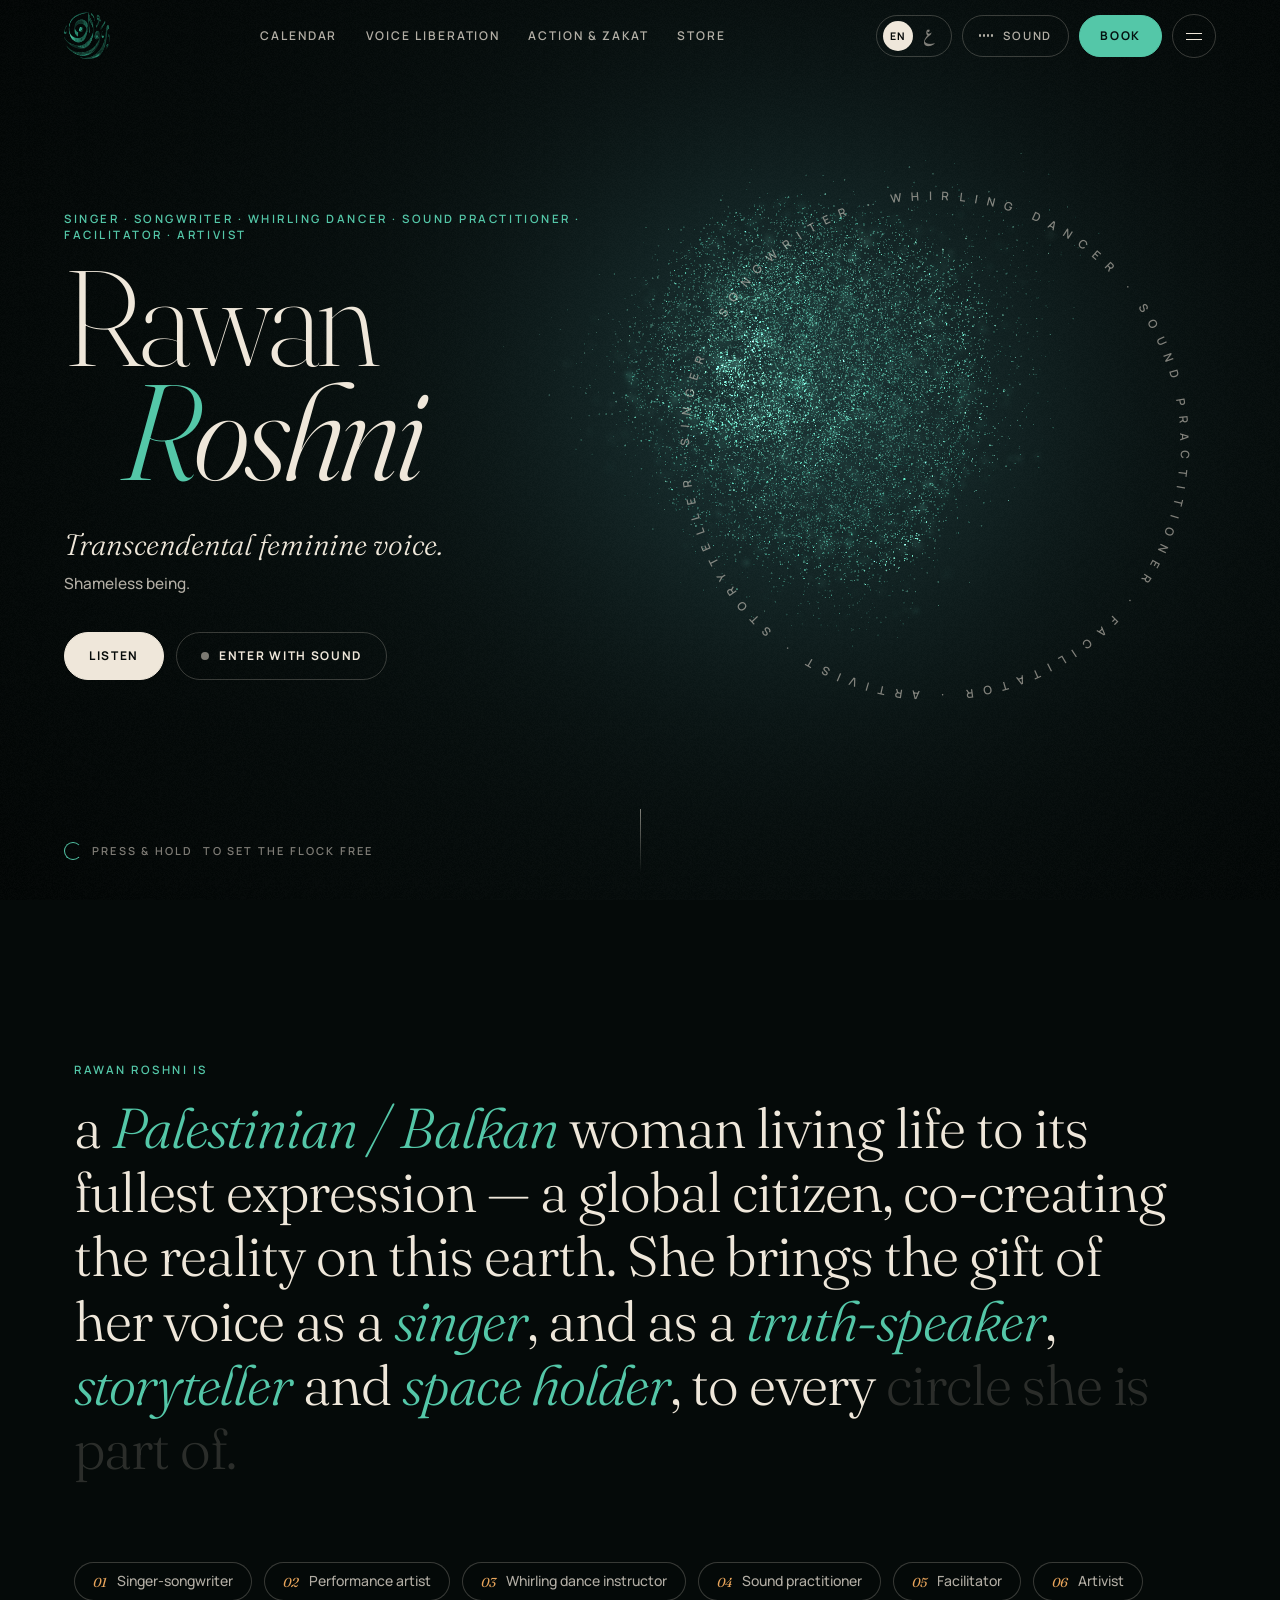
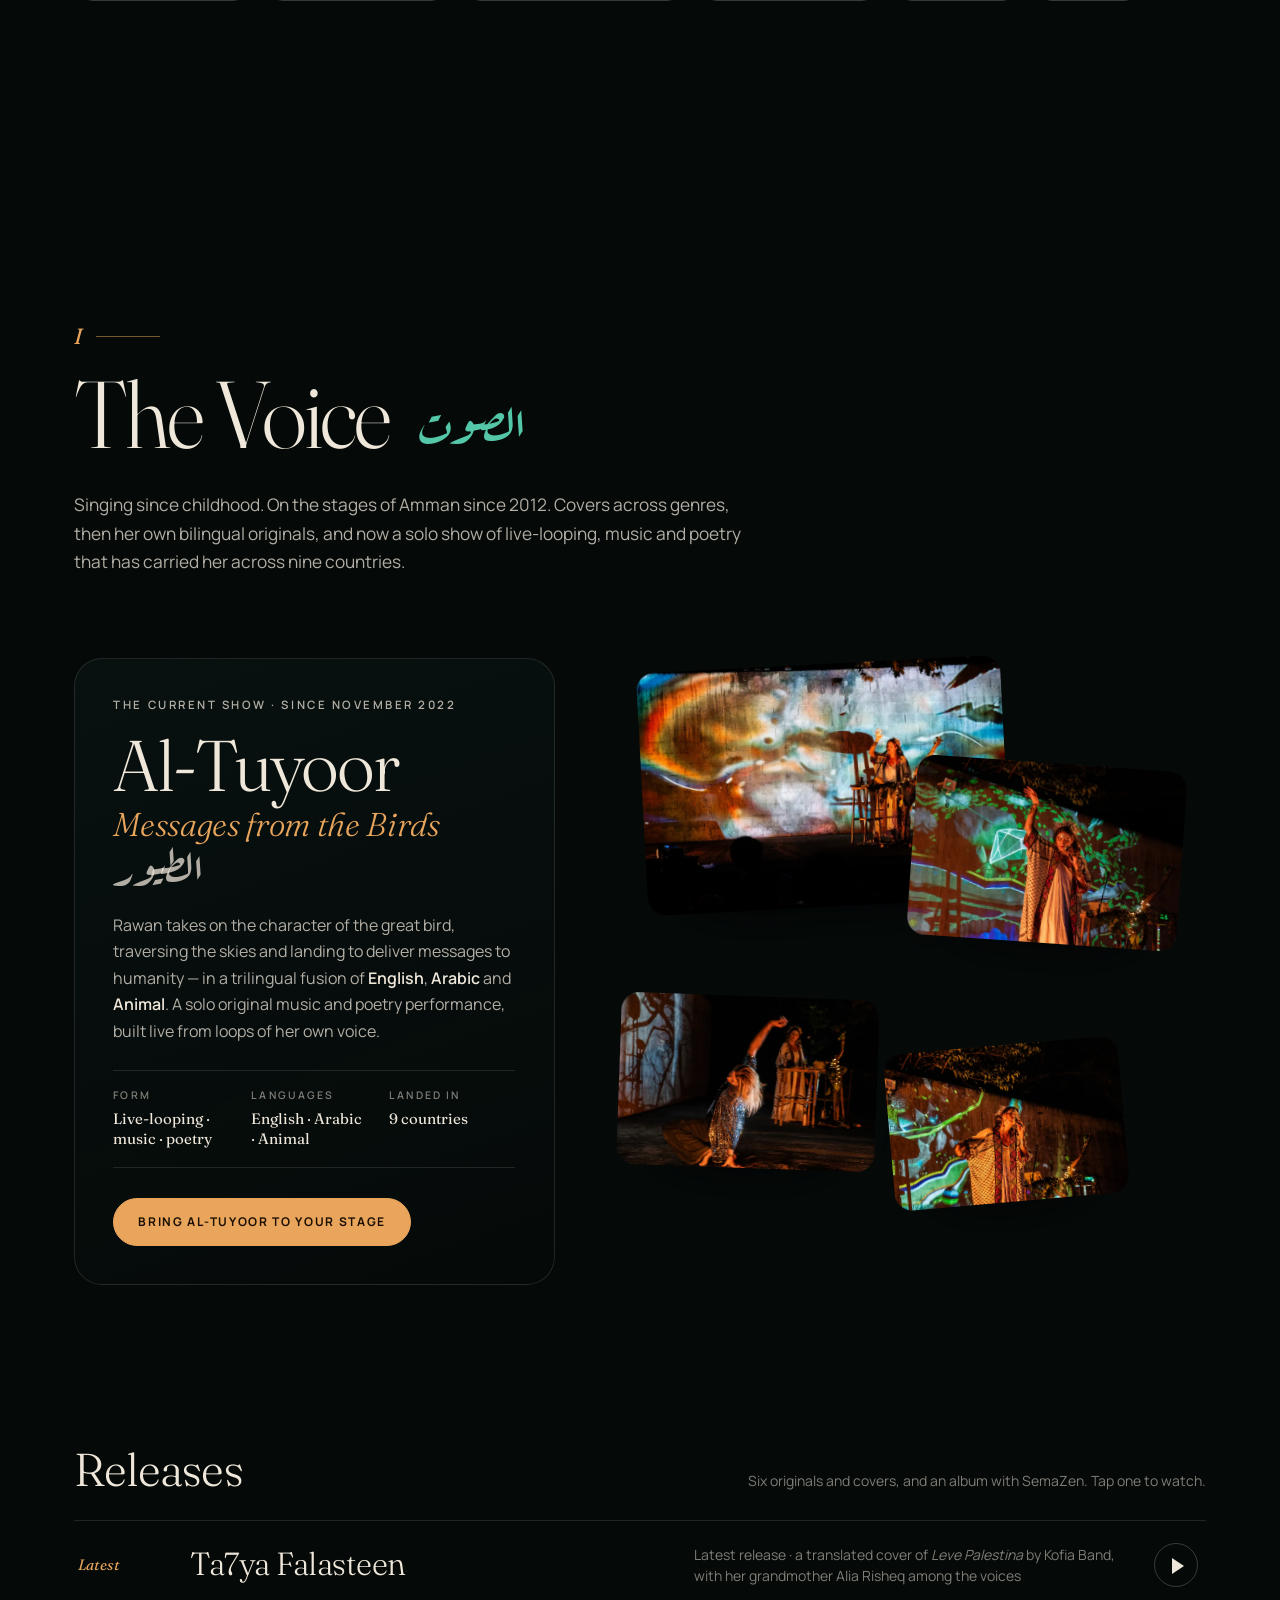
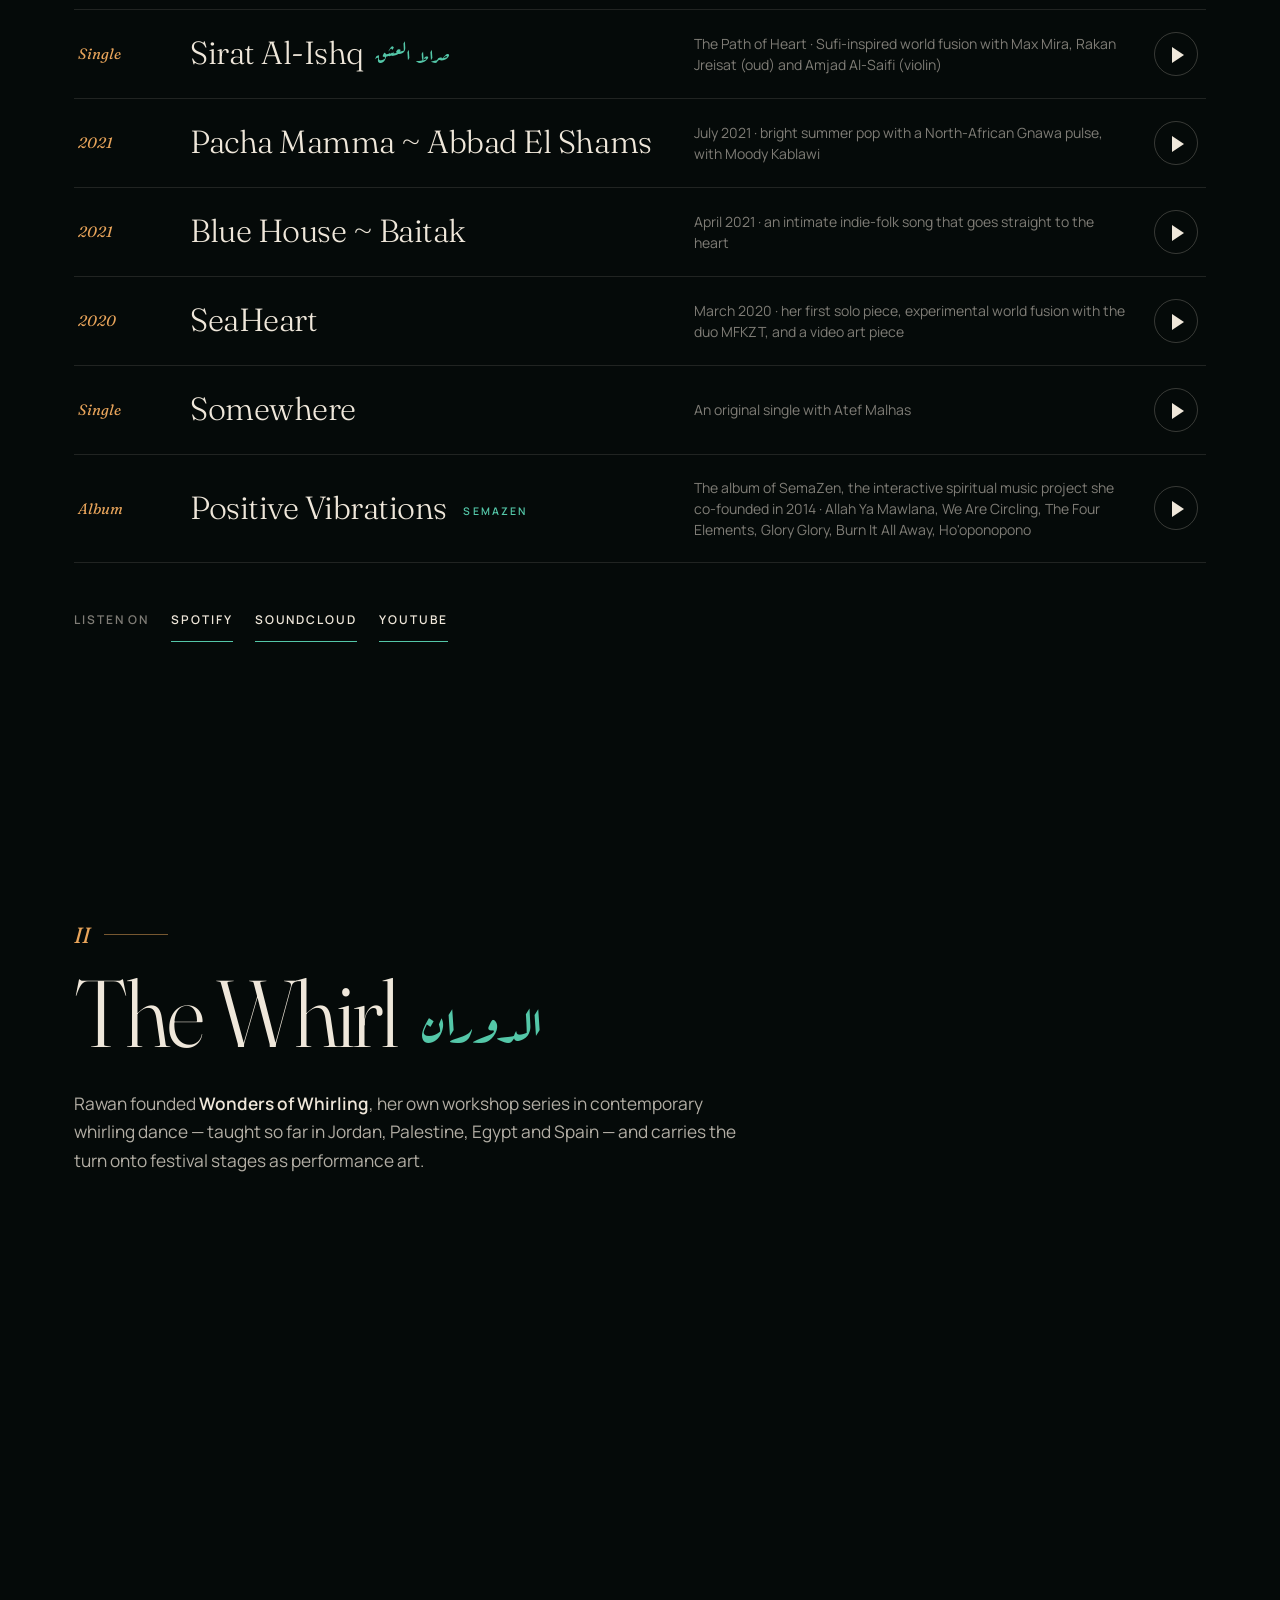
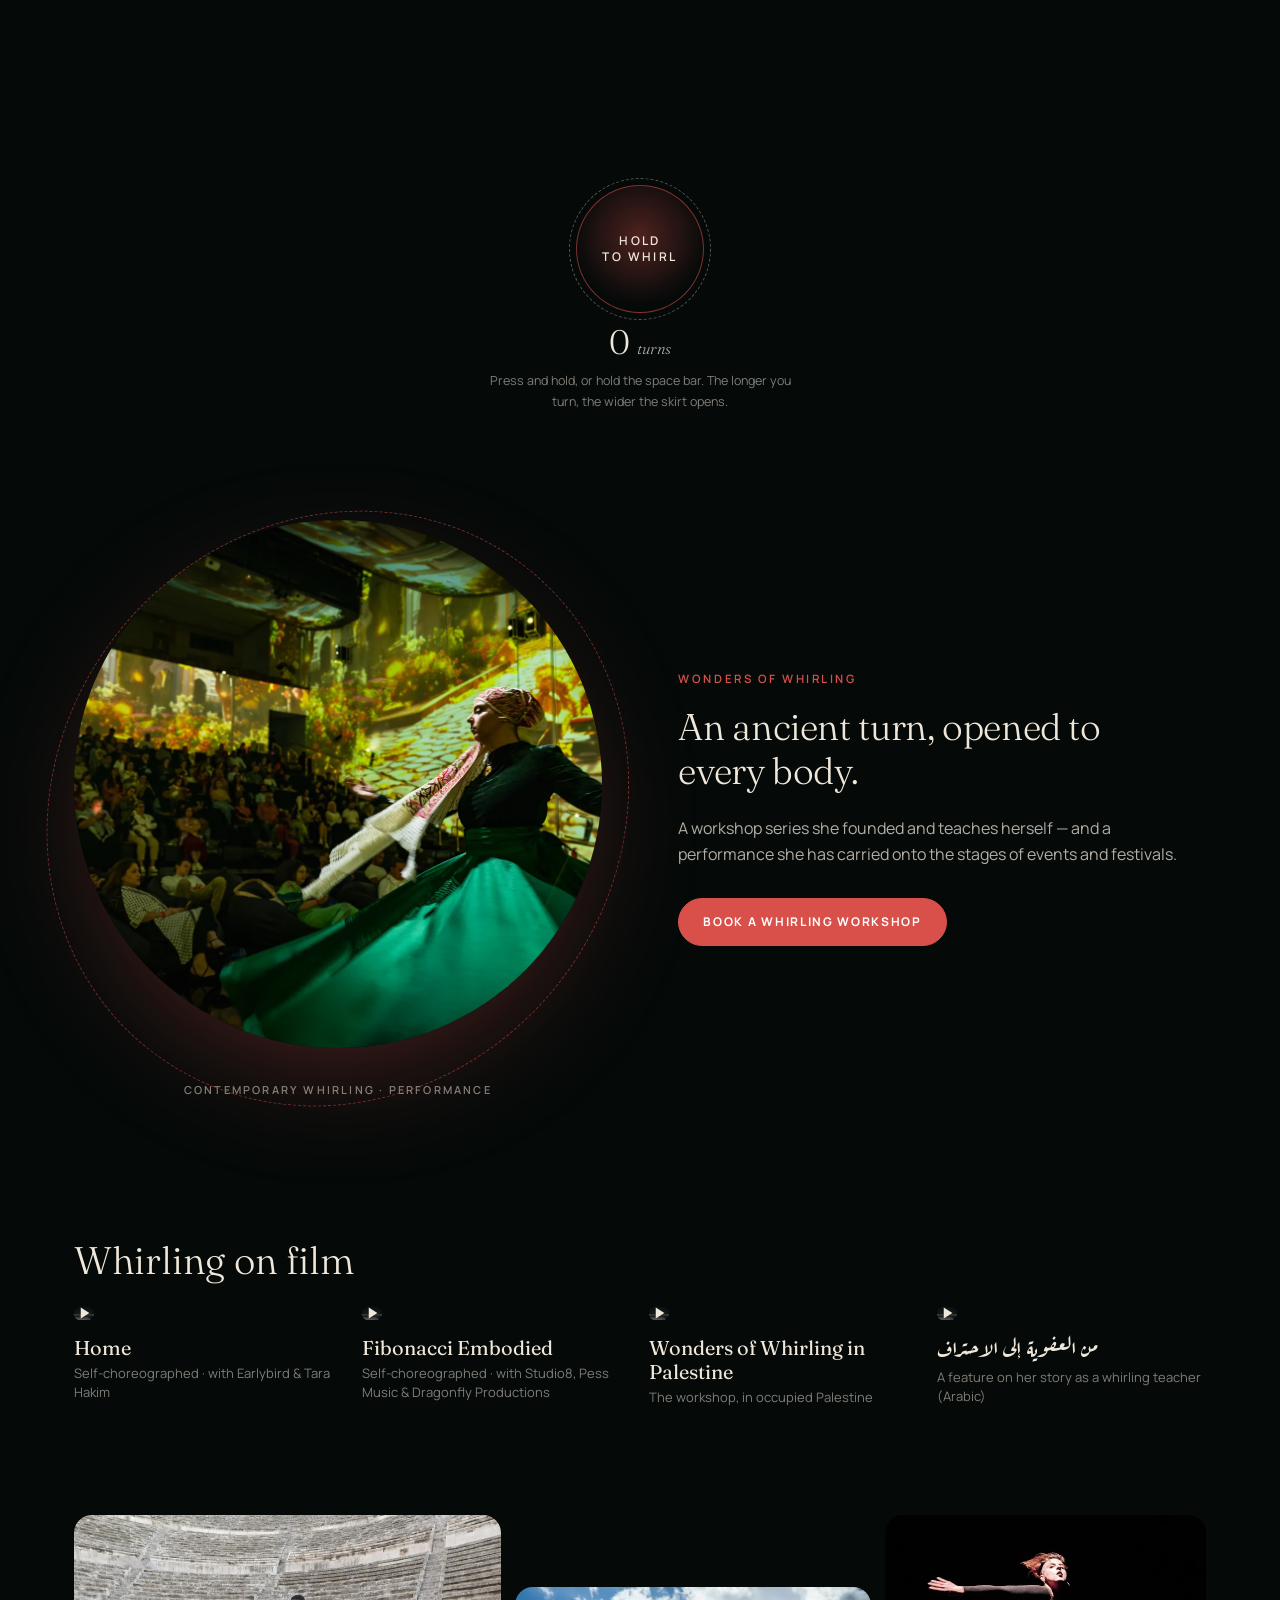
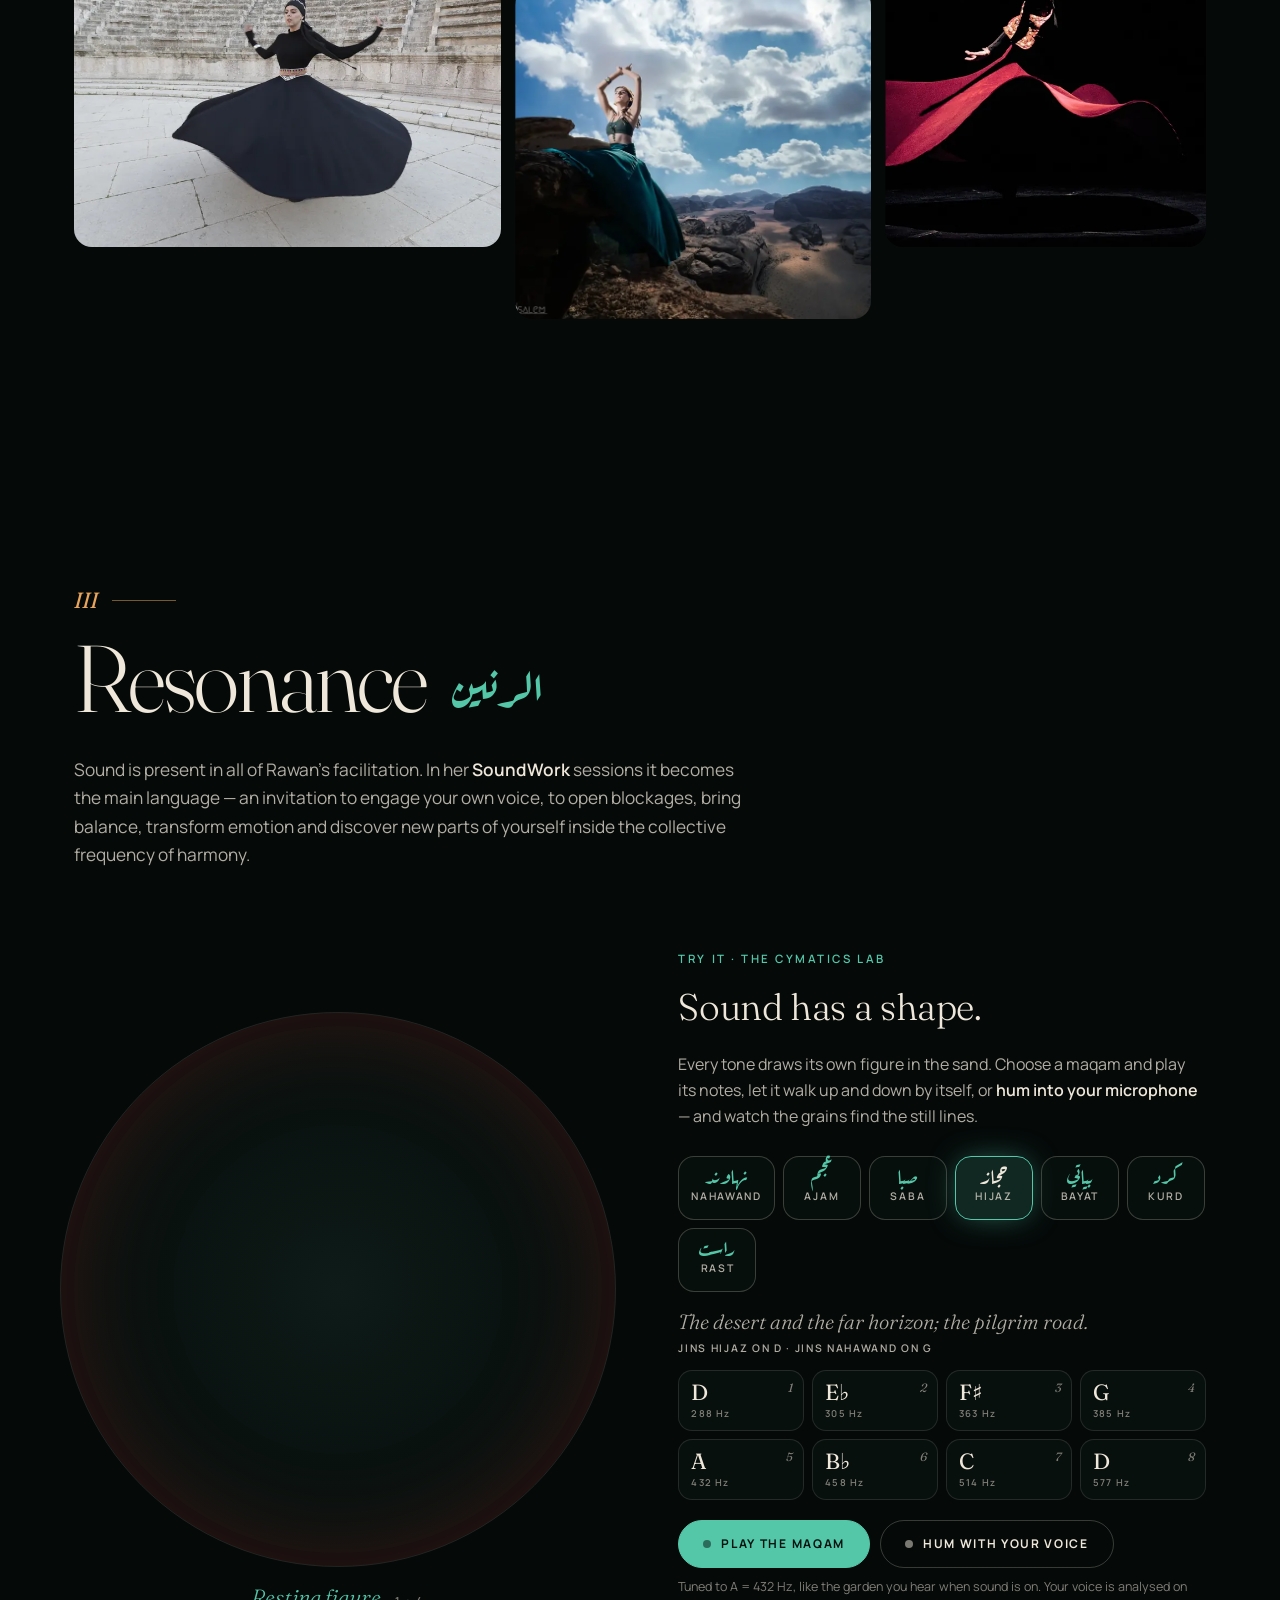
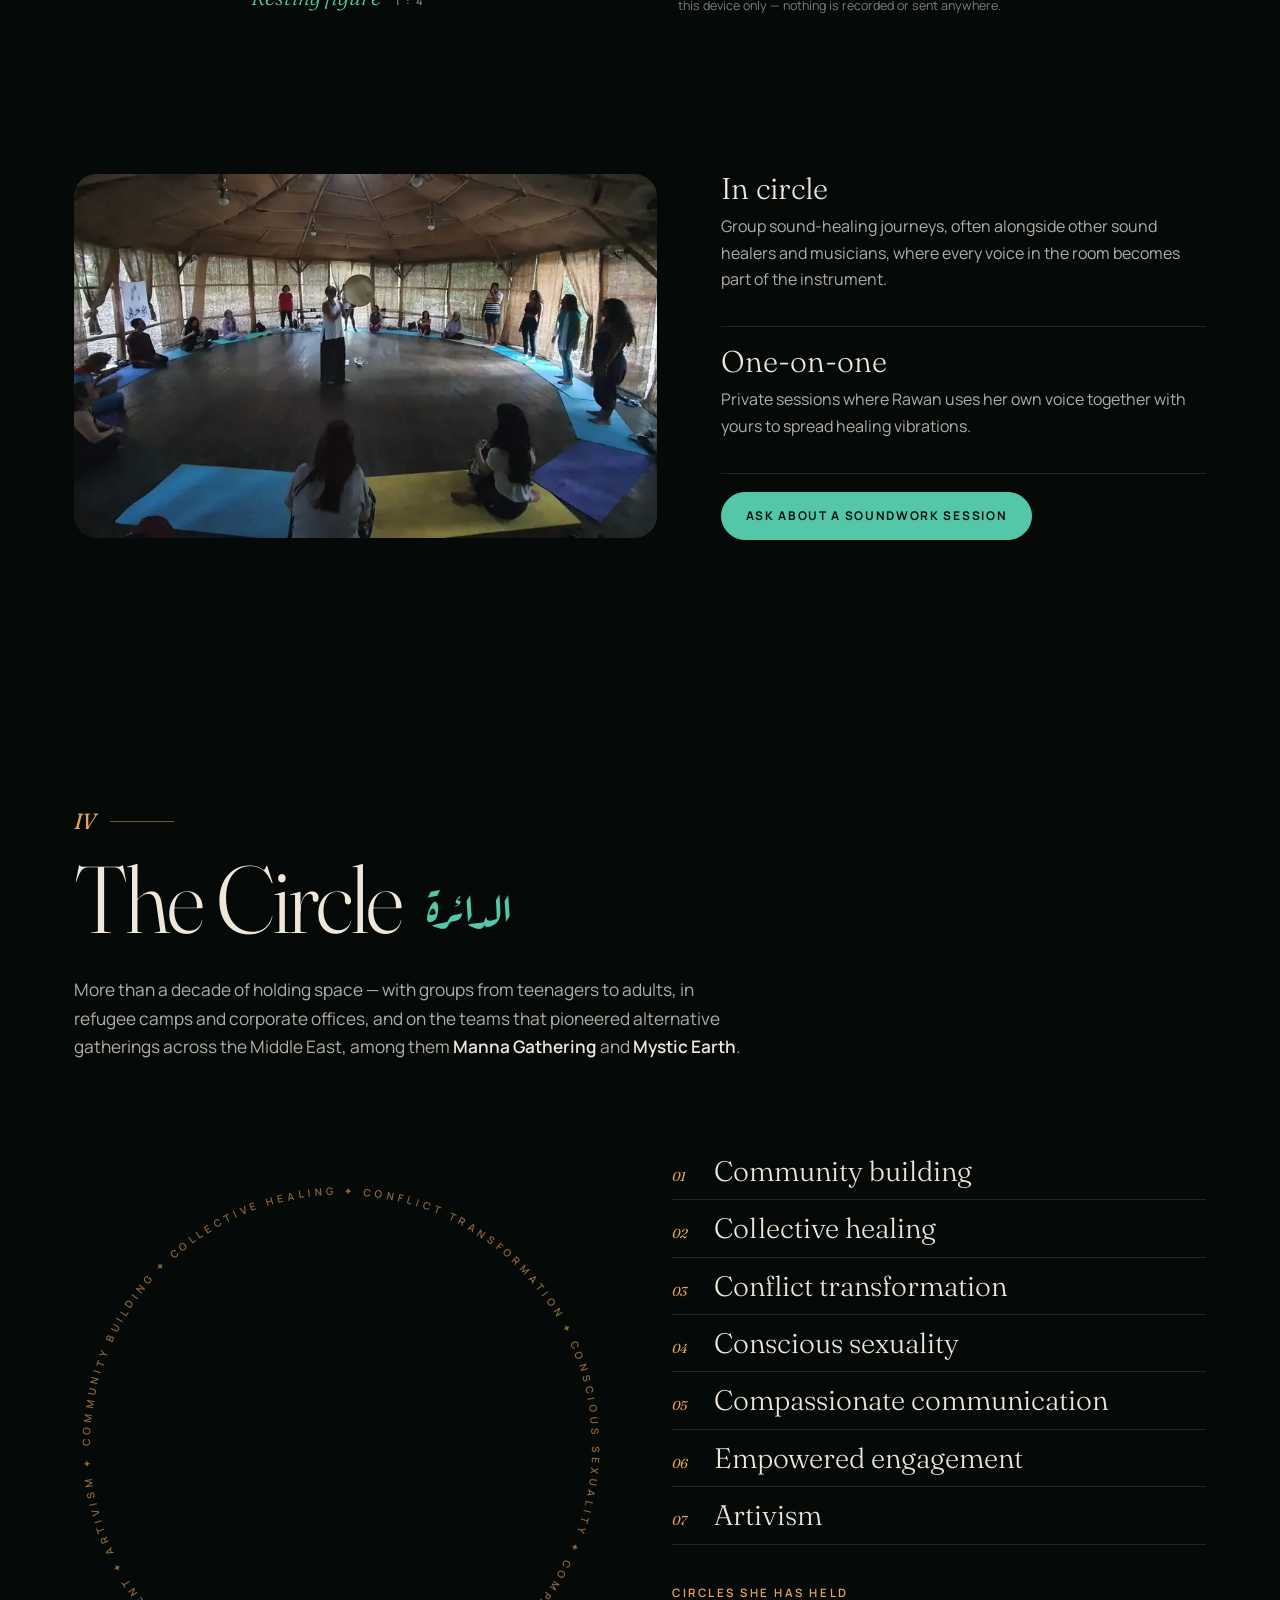
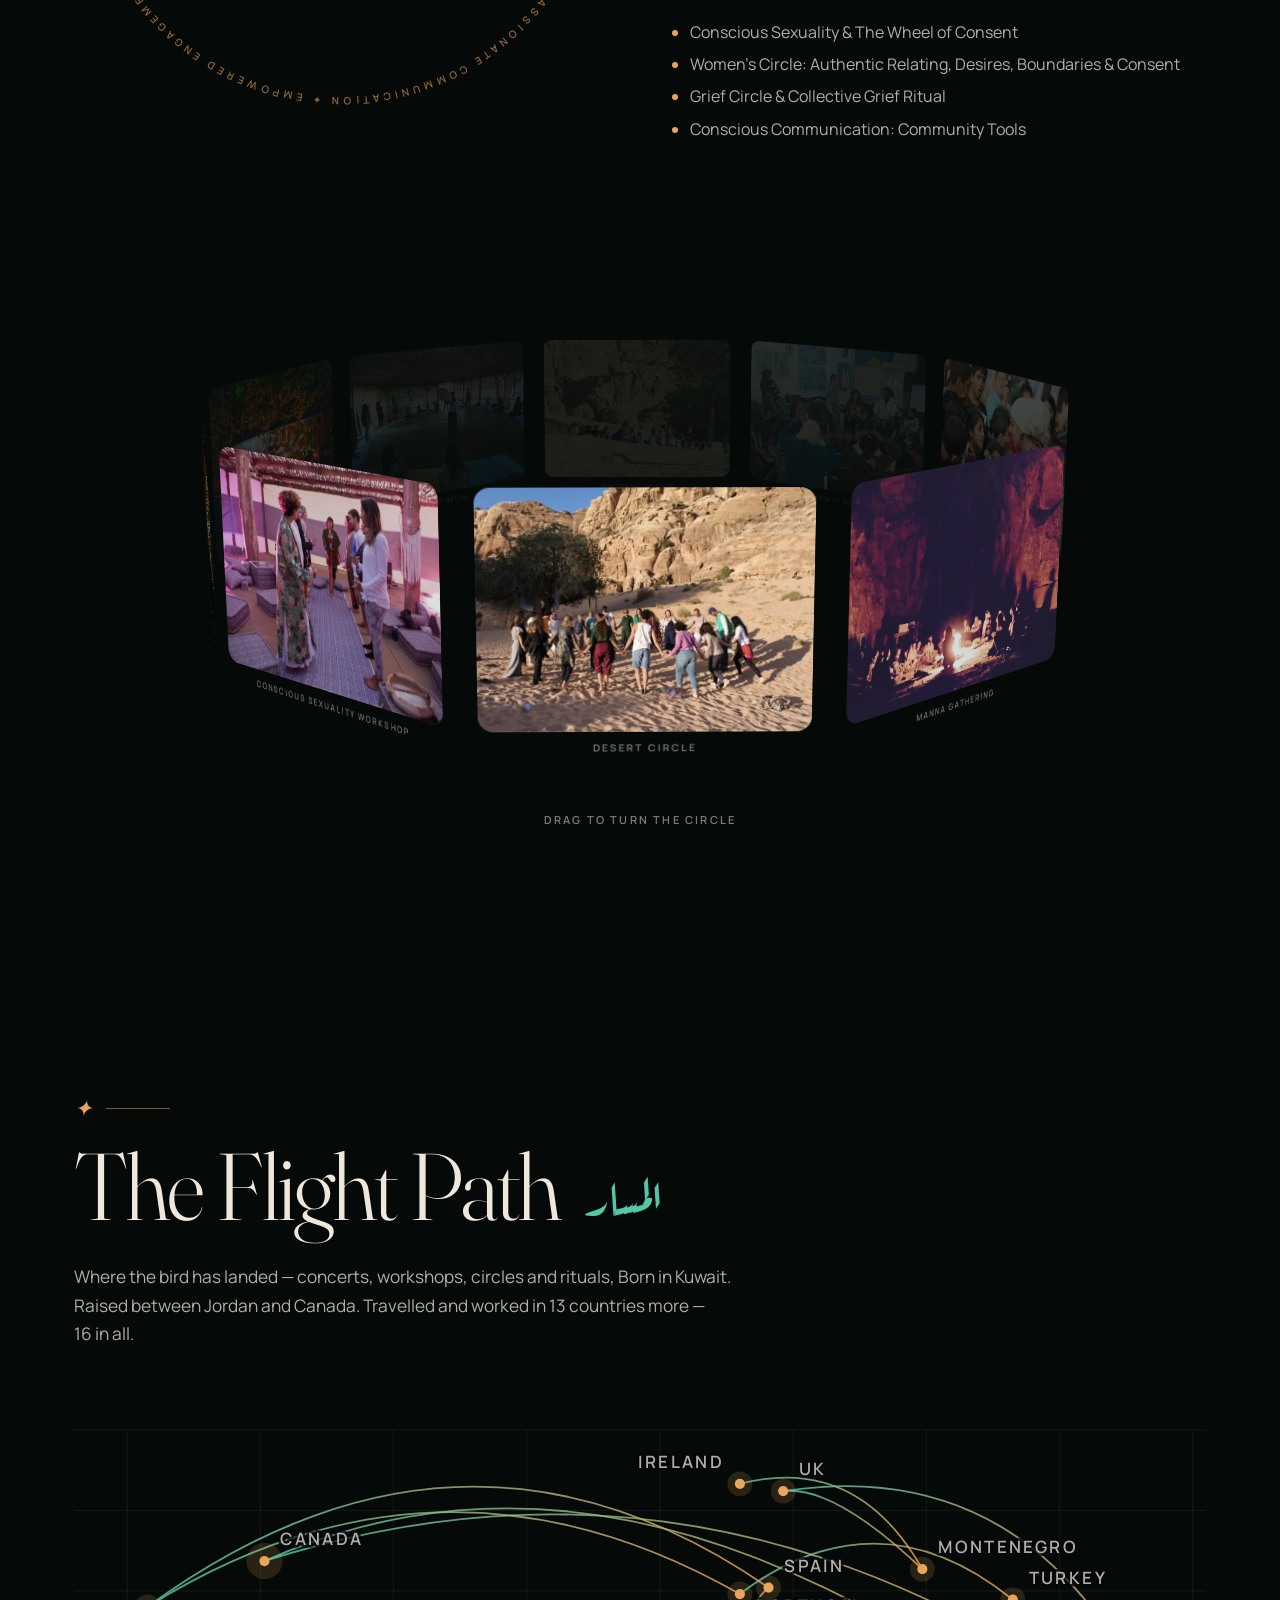
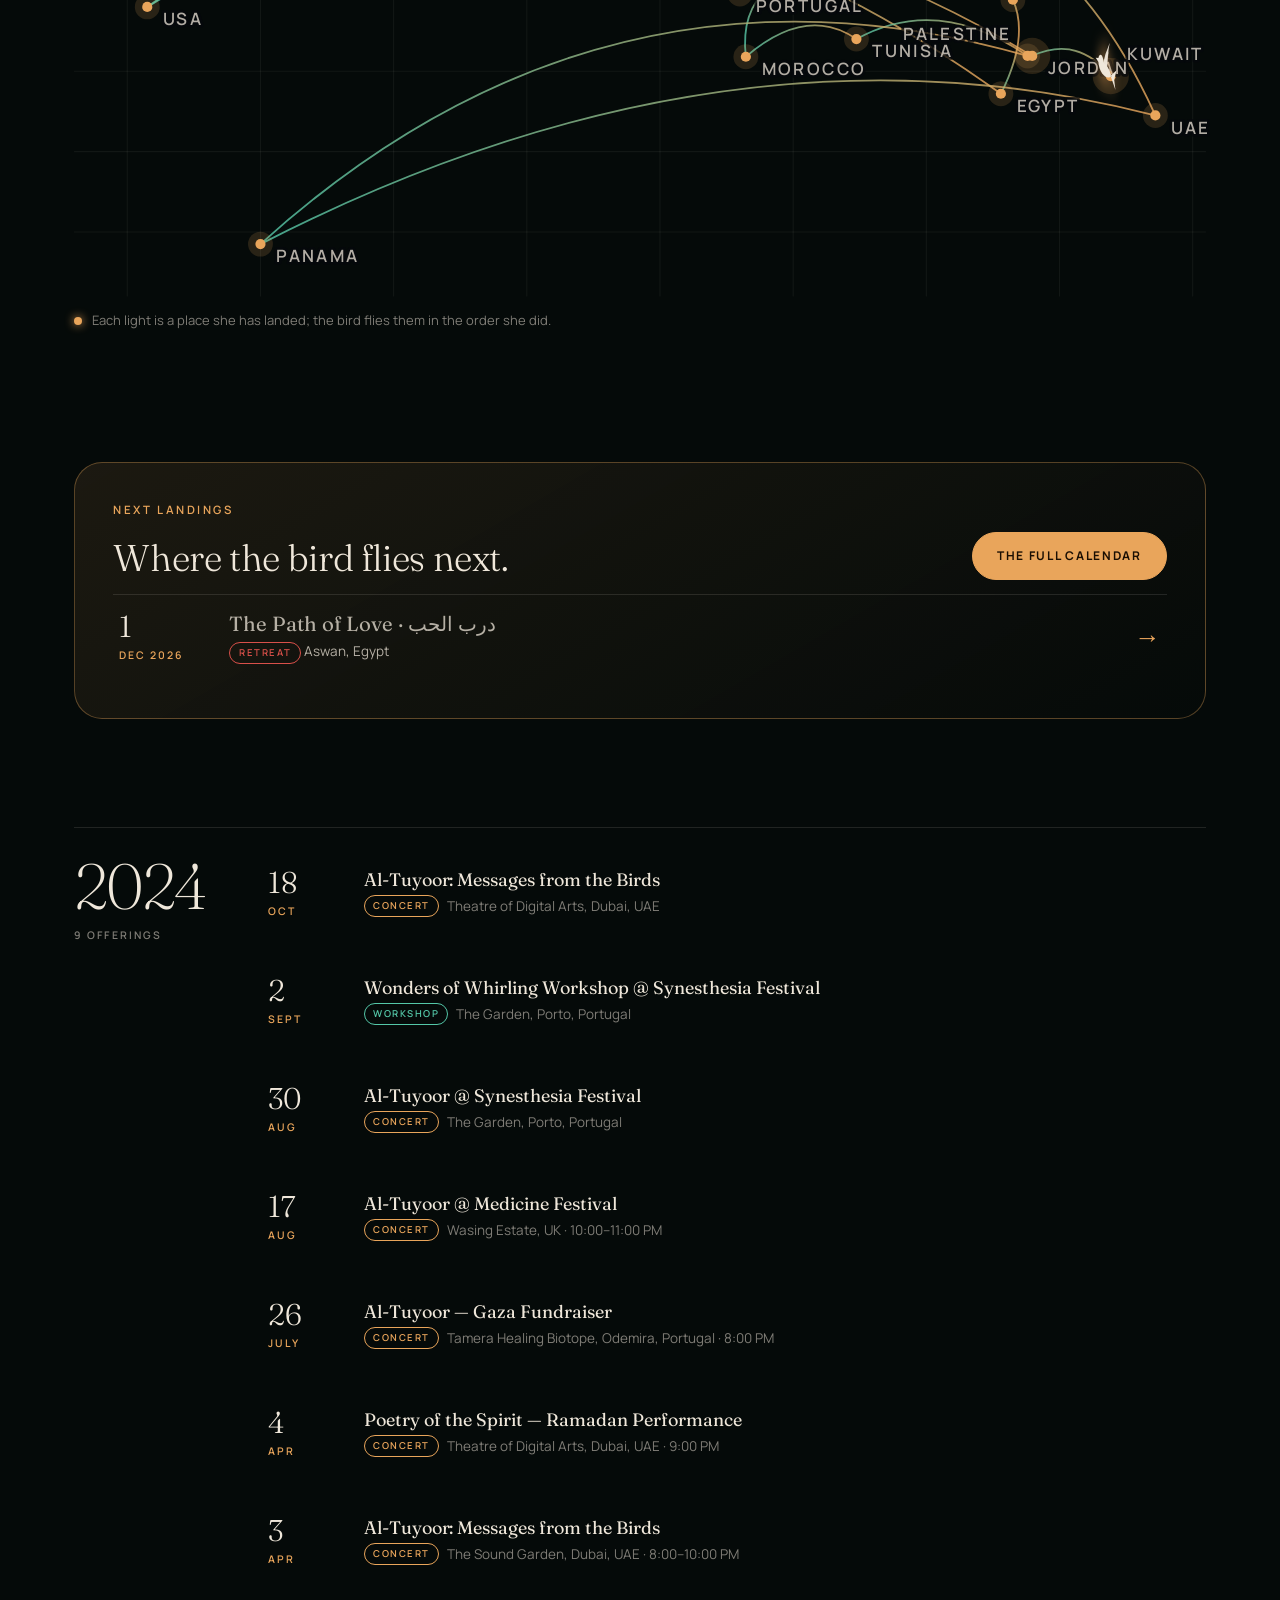
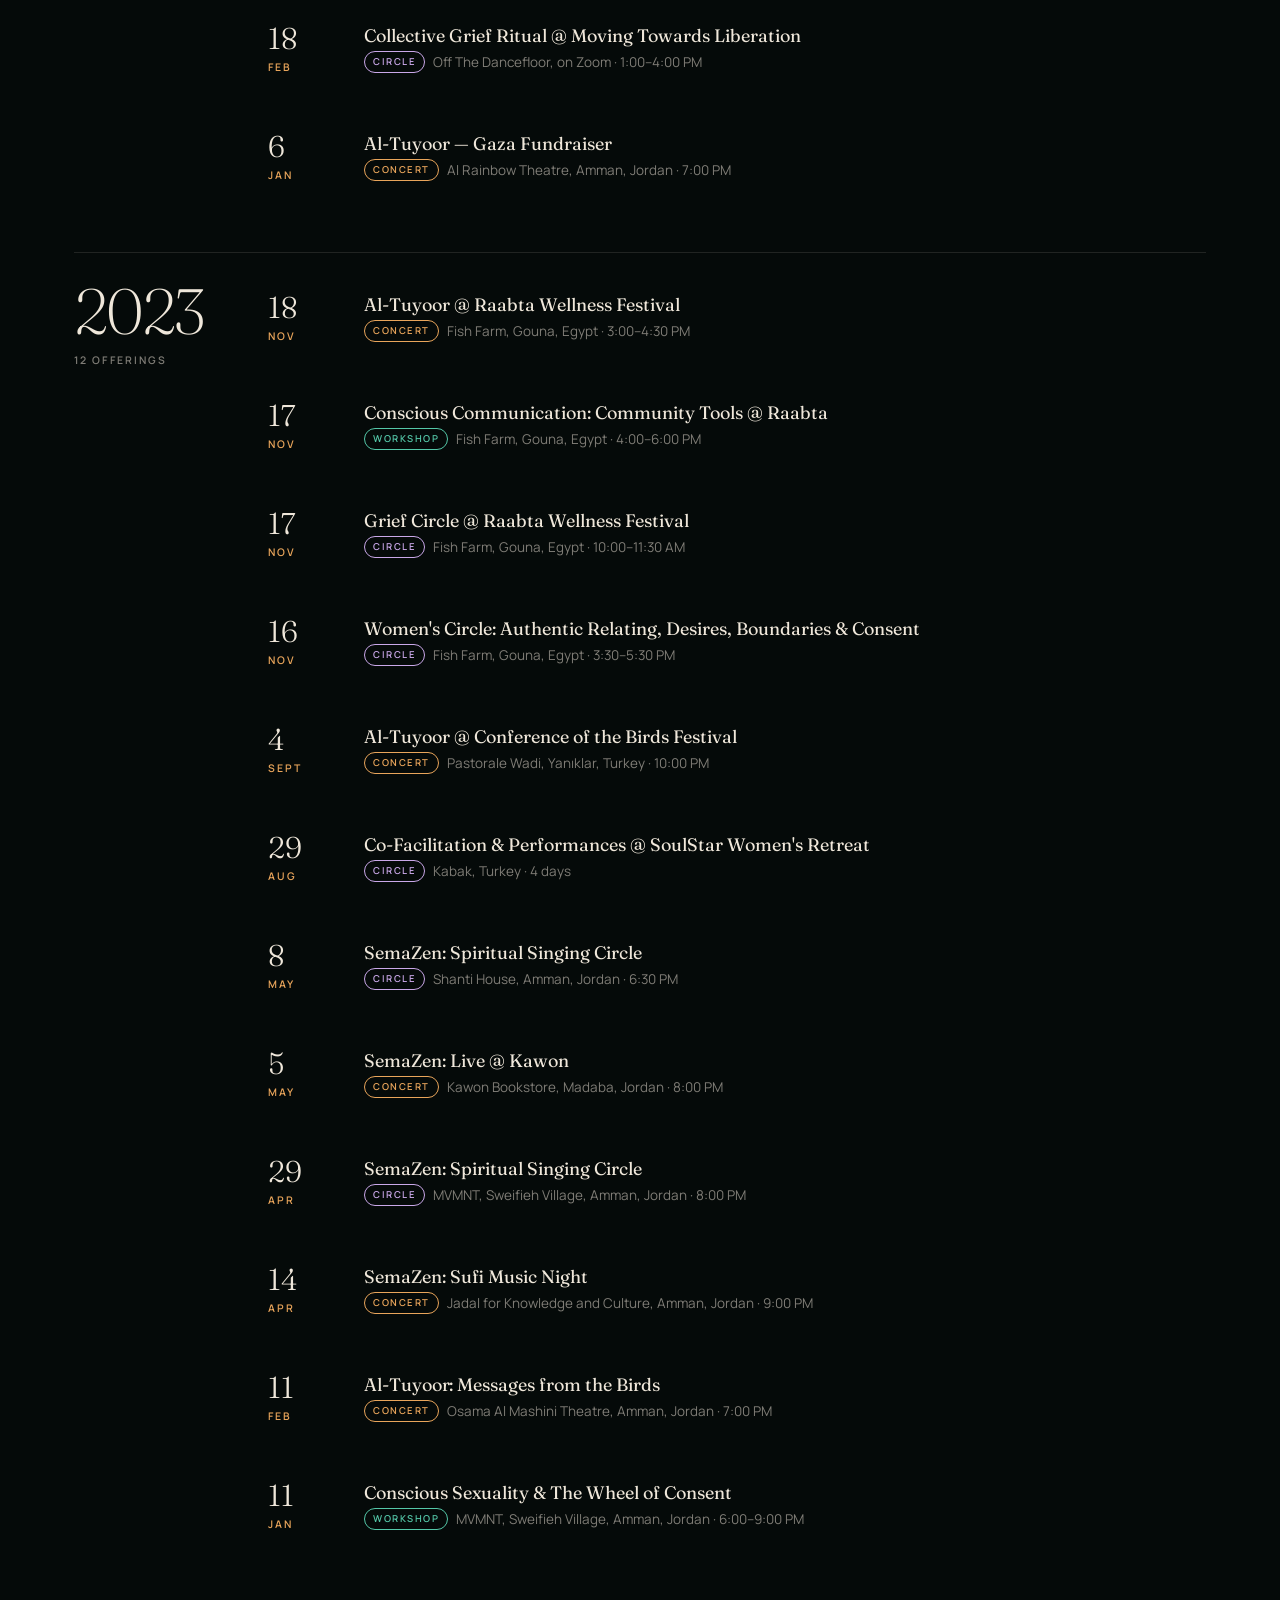
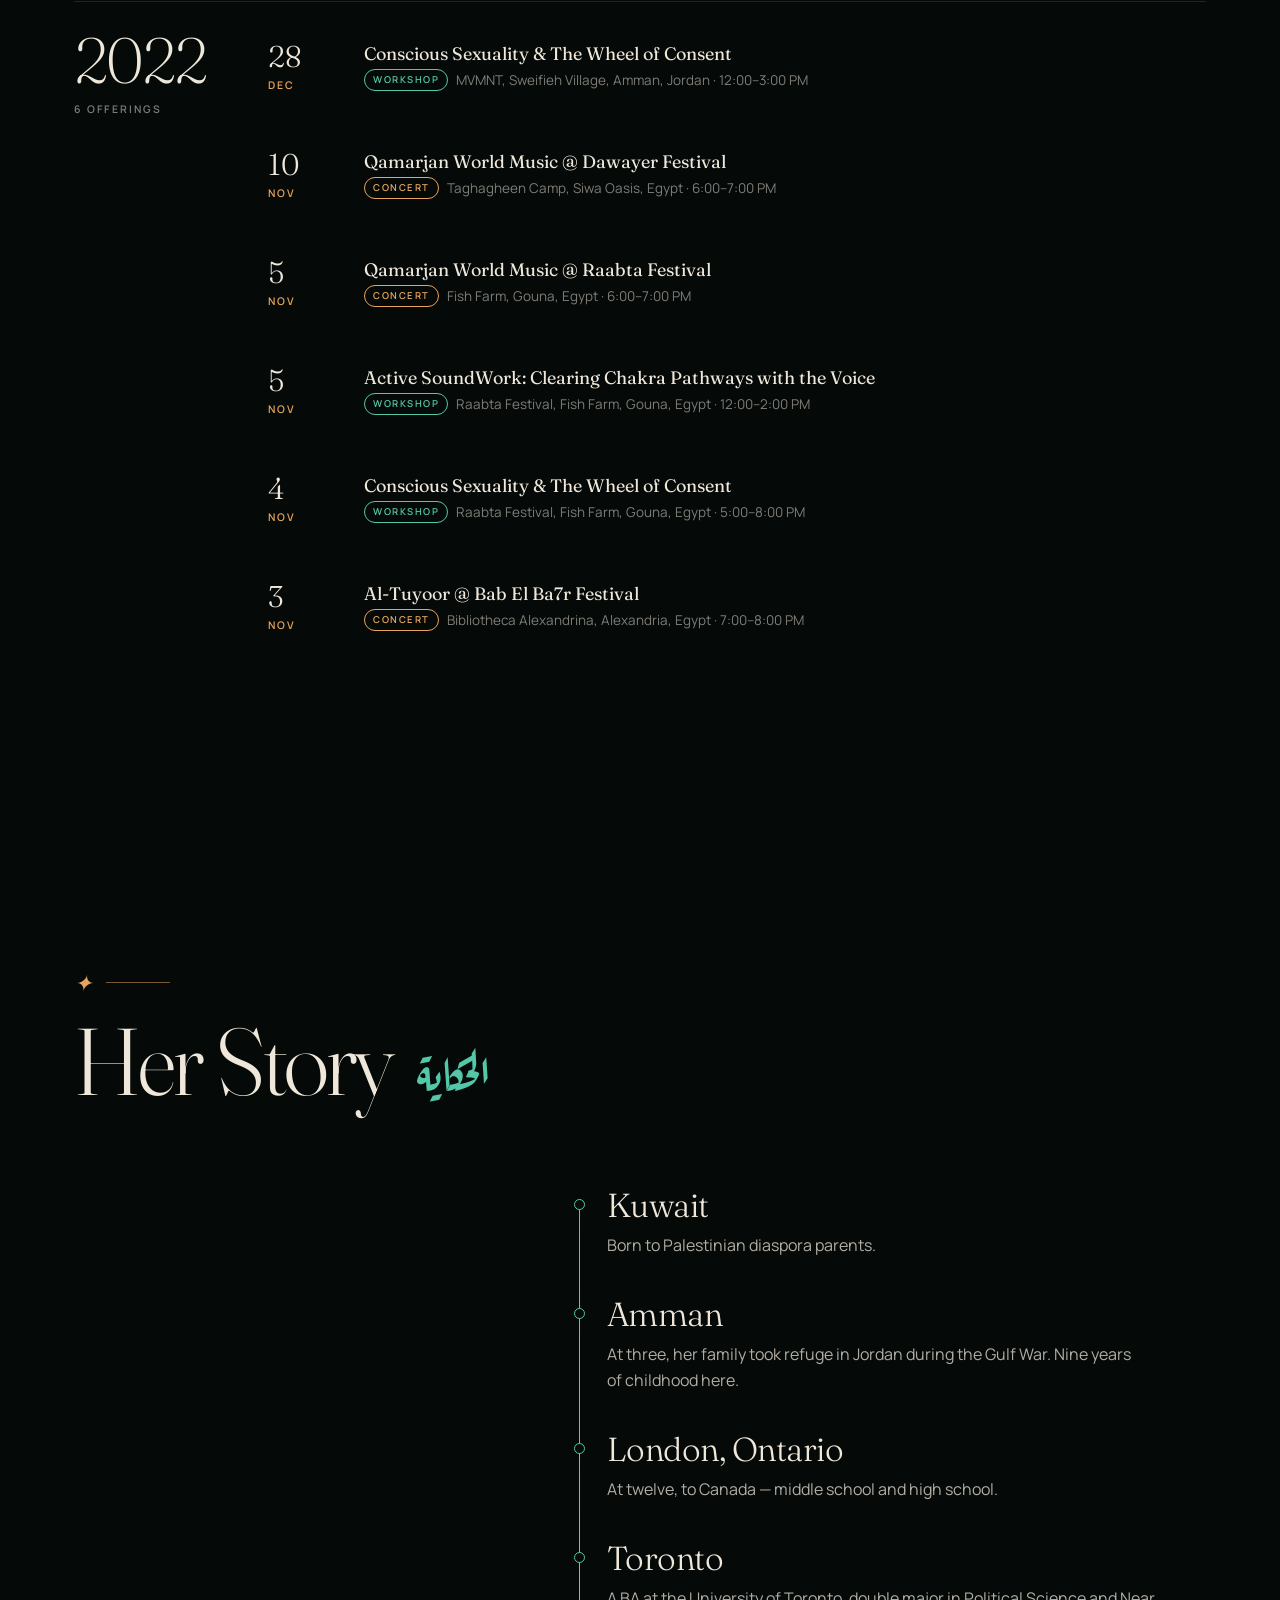
==== commit 43594e59: "The harp, the skip birds, and Designed & Powered by ZYRN Co-Authored-By: Claude Opus 5.5 <noreply@an" ====
--- a/index.html
+++ b/index.html
@@ -654,7 +654,7 @@
   <div class="wrap foot__base">
     <p>© <span data-year>2026</span> Rawan Roshni. All rights reserved.</p>
     <span class="zc">
-      <span class="zc__lead">Designed by</span>
+      <span class="zc__lead">Designed &amp; Powered by:</span>
       <a class="zc__link" href="https://zyrn.org/" target="_blank" rel="noopener" aria-label="Zyrn — opens in a new tab">
         <span class="glitch">
           <span class="shear shear--auto" aria-hidden="true">
@@ -680,6 +680,8 @@
 <script src="assets/js/path.js" defer></script>
 <script src="assets/js/i18n.js" defer></script>
 <script src="assets/js/main.js" defer></script>
+<script src="assets/js/strings.js" defer></script>
+<script src="assets/js/skip.js" defer></script>
 <script src="assets/js/pages.js" defer></script>
 <script src="assets/js/zyrn-credit.js" defer></script>
 </body>
--- a/assets/css/pages.css
+++ b/assets/css/pages.css
@@ -649,32 +649,138 @@
 /* tall portraits in the wide strips keep their faces: crop from the top, not the middle */
 .tri img, .strip img{object-position:50% 22%}
 
-/* ── footer: the platforms as icons, lit from within ─────────────────
-   Each glyph fills a ring that breathes a faint teal light. Under the
-   pointer (or on focus) the icon lights up in its own platform colour —
-   the ring, the glyph, the halo — carried in --b on each link. */
-.social{gap:12px; align-items:center}
-.social__i{
-  --g:84,199,168;
-  position:relative; display:grid; place-items:center; width:52px; height:52px; padding:0; border-radius:50%;
-  border:1px solid rgba(var(--g), .45); color:rgba(239,231,218,.9); background:radial-gradient(circle at 50% 38%, rgba(var(--g), .16), rgba(5,10,9,.5) 72%);
-  animation:breathe 4.2s ease-in-out infinite; animation-delay:calc(var(--k, 0) * -.9s);
-  transition:color .3s, border-color .3s, box-shadow .45s var(--ease), transform .45s var(--ease), background .3s;
-}
-.social li:nth-child(1) .social__i{--k:0} .social li:nth-child(2) .social__i{--k:1} .social li:nth-child(3) .social__i{--k:2} .social li:nth-child(4) .social__i{--k:3} .social li:nth-child(5) .social__i{--k:4}
-.social__i svg{width:32px; height:32px; display:block; filter:drop-shadow(0 0 5px rgba(var(--g), .7)); transition:filter .3s, transform .45s var(--ease)}
-.social__i::after{content:''; position:absolute; inset:-18px; border-radius:50%; background:radial-gradient(circle, rgba(var(--g), .34), rgba(var(--g), 0) 66%); opacity:0; transition:opacity .4s; pointer-events:none}
-@keyframes breathe{0%,100%{box-shadow:0 0 18px -3px rgba(var(--g), .5), inset 0 0 10px -6px rgba(var(--g), .6)}50%{box-shadow:0 0 34px -2px rgba(var(--g), .9), inset 0 0 14px -6px rgb(var(--g))}}
+/* ── footer: the platforms, strung as a small harp ───────────────────
+   assets/js/strings.js adds .is-harp, draws the neck, the soundboard and
+   one string per platform, and sets each glyph's height on its string
+   (--y) and its swing (--dx). The platform's own colour is in --b. */
+.social{gap:14px; align-items:center}
+.social__i{display:grid; place-items:center; width:44px; height:44px; padding:0; border-radius:50%; color:var(--bone-2); transition:color .3s}
+.social__i svg{width:24px; height:24px; display:block}
+.social__i:hover, .social__i:focus-visible{color:rgb(var(--b))}
+.social.is-harp{position:relative; display:flex; flex-wrap:nowrap; align-items:stretch; gap:0; width:300px; max-width:100%; height:156px; padding:0 0 0 26px; box-sizing:border-box; touch-action:pan-y}
+.social.is-harp li{position:relative; flex:1 1 0; min-width:0; height:100%}
+.harp{position:absolute; inset:0; width:100%; height:100%; overflow:visible; pointer-events:none}
+.harp__neck{fill:none; stroke:rgba(239,231,218,.3); stroke-width:1.4; stroke-linecap:round}
+.harp__board{fill:none; stroke:rgba(84,199,168,.45); stroke-width:1.2; stroke-linecap:round; filter:drop-shadow(0 0 6px rgba(84,199,168,.6))}
+.harp__crown{fill:rgba(84,199,168,.8); filter:drop-shadow(0 0 4px rgba(84,199,168,.9))}
+.harp__str{fill:none; stroke:rgba(239,231,218,.3); stroke-width:1.1; stroke-linecap:round}
+.social.is-harp .social__i{
+  position:absolute; left:50%; top:var(--y, 50%); width:44px; height:44px; margin:-22px 0 0 -22px; z-index:1;
+  transform:translateX(var(--dx, 0px)); color:rgba(239,231,218,.88);
+  background:radial-gradient(circle, var(--night) 46%, rgba(5,10,9,0) 70%);
+}
+.social.is-harp .social__i svg{width:23px; height:23px; transition:transform .5s var(--ease), filter .3s}
+.social.is-harp .social__i.is-plucked, .social.is-harp .social__i:focus-visible{color:rgb(var(--b)); outline:none}
+.social.is-harp .social__i.is-plucked svg, .social.is-harp .social__i:focus-visible svg{transform:scale(1.2); filter:drop-shadow(0 0 6px rgba(var(--b), .95)) drop-shadow(0 0 18px rgba(var(--b), .55))}
+.social.is-harp .social__i:focus-visible::before{content:''; position:absolute; inset:1px; border-radius:50%; border:1px solid rgba(var(--b), .8)}
+.harp__ring{position:absolute; left:50%; top:var(--y, 50%); width:44px; height:44px; margin:-22px 0 0 -22px; border-radius:50%; border:1px solid rgba(var(--b), .9); box-shadow:0 0 12px rgba(var(--b), .5); pointer-events:none; animation:harpRing 1.2s cubic-bezier(.2,.7,.3,1) forwards}
+@keyframes harpRing{0%{transform:scale(.55); opacity:.95}100%{transform:scale(2.7); opacity:0}}
+.harp__name{
+  position:absolute; left:var(--x, 50%); bottom:0; z-index:2; transform:translate(-50%, 6px); pointer-events:none; white-space:nowrap;
+  font:600 10px/1 var(--f-body); letter-spacing:.26em; text-indent:.26em; text-transform:uppercase;
+  color:rgb(var(--b, 239,231,218)); text-shadow:0 0 12px rgba(var(--b, 84,199,168), .7);
+  opacity:0; transition:opacity .3s, transform .45s var(--ease), left .35s var(--ease);
+}
+.harp__name.is-on{opacity:1; transform:translate(-50%, 0)}
+@media (prefers-reduced-motion:reduce){.harp__ring{display:none} .social.is-harp .social__i{transform:none}}
+
+/* ── the skip birds: through a long page a chapter at a time ─────────
+   assets/js/skip.js builds them on pages over four and a half screens.
+   A "v" bird points down (next chapter); the "^" bird above goes back.
+   --c is the chapter's light, --p how far through it you are. */
+.skipbirds{
+  --c:84,199,168; --p:0; --near:0; --lean:0deg; --lift:0px;
+  position:fixed; inset-inline-end:clamp(10px, 2vw, 28px); bottom:calc(clamp(14px, 3.4vh, 34px) + var(--lift) + env(safe-area-inset-bottom, 0px)); z-index:44;
+  display:flex; flex-direction:column; align-items:center;
+  opacity:0; visibility:hidden; transform:translateY(18px);
+  transition:opacity .5s var(--ease), transform .7s var(--ease), visibility 0s linear .5s;
+}
+.skipbirds.is-page.is-on{opacity:1; visibility:visible; transform:none; transition:opacity .5s var(--ease), transform .7s var(--ease), visibility 0s}
+.sb{position:relative; display:grid; place-items:center; width:54px; height:46px; padding:0; border:0; background:none; color:rgb(var(--c)); cursor:pointer; -webkit-tap-highlight-color:transparent; transition:opacity .35s, transform .45s var(--ease), color .6s}
+.sb::before{content:''; position:absolute; inset:0 4px; border-radius:50%; background:radial-gradient(closest-side, rgba(var(--c), .3), rgba(var(--c), 0)); opacity:calc(.3 + .7 * var(--near)); transform:scale(calc(.8 + .4 * var(--near))); transition:opacity .4s, transform .5s var(--ease)}
+.skipbirds:not(.has-up) .sb--up, .skipbirds:not(.has-down) .sb--down{opacity:0; pointer-events:none; transform:scale(.5)}
+.sb:focus-visible{outline:none}
+.sb:focus-visible::before{opacity:1; box-shadow:0 0 0 1px rgba(var(--c), .7)}
+.sb__bird{display:block; width:40px; height:22px; transform:rotate(var(--lean)); transition:transform .5s var(--ease)}
+.sb--up .sb__bird{transform:rotate(calc(180deg - var(--lean)))}
+.sb__svg{display:block; width:100%; height:100%; overflow:visible; filter:drop-shadow(0 0 6px rgba(var(--c), .8)); animation:sbBob 3.4s ease-in-out infinite}
+.sb--up .sb__svg{animation-delay:-1.7s}
+@keyframes sbBob{0%,100%{transform:translateY(-1.6px)}50%{transform:translateY(1.6px)}}
+.sbw path{fill:none; stroke:currentColor; stroke-width:2.3; stroke-linecap:round}
+.sbw .sbw__f{stroke-width:1.15; opacity:.55}
+.sbb{fill:currentColor}
+.sbw--l{transform-box:fill-box; transform-origin:100% 100%; animation:sbGlideL 3.2s ease-in-out infinite}
+.sbw--r{transform-box:fill-box; transform-origin:0% 100%; animation:sbGlideR 3.2s ease-in-out infinite}
+@keyframes sbGlideL{0%,100%{transform:rotate(4deg)}50%{transform:rotate(-9deg)}}
+@keyframes sbGlideR{0%,100%{transform:rotate(-4deg)}50%{transform:rotate(9deg)}}
+@keyframes sbFlapL{0%,100%{transform:rotate(6deg)}50%{transform:rotate(-56deg)}}
+@keyframes sbFlapR{0%,100%{transform:rotate(-6deg)}50%{transform:rotate(56deg)}}
+.sb.is-flick .sbw--l, .sb.is-calling .sbw--l, .sb.is-off .sbw--l{animation:sbFlapL .24s ease-in-out infinite}
+.sb.is-flick .sbw--r, .sb.is-calling .sbw--r, .sb.is-off .sbw--r{animation:sbFlapR .24s ease-in-out infinite}
 @media (hover:hover){
-  .social__i:hover, .social__i:focus-visible, .social__i.is-lit{
-    --g:var(--b); color:rgb(var(--b)); border-color:rgb(var(--b)); transform:translateY(-3px) scale(1.06); animation:none;
-    background:radial-gradient(circle at 50% 38%, rgba(var(--b), .22), rgba(5,10,9,.55) 72%);
-    box-shadow:0 0 0 1px rgba(var(--b), .55), 0 0 38px -2px rgba(var(--b), 1), 0 16px 44px -14px rgba(var(--b), .9), inset 0 0 16px -4px rgb(var(--b));
-  }
-  .social__i:hover::after, .social__i:focus-visible::after, .social__i.is-lit::after{opacity:1}
-  .social__i:hover svg, .social__i:focus-visible svg, .social__i.is-lit svg{filter:drop-shadow(0 0 8px rgb(var(--b))) drop-shadow(0 0 18px rgba(var(--b), .8)); transform:scale(1.08)}
-  /* Instagram's own gradient, for its ring and halo */
-  .social__i[aria-label="Instagram"]:hover, .social__i[aria-label="Instagram"]:focus-visible, .social__i[aria-label="Instagram"].is-lit{background:radial-gradient(circle at 30% 110%, rgba(253,176,34,.55), transparent 50%), radial-gradient(circle at 70% 10%, rgba(131,58,180,.6), transparent 55%), radial-gradient(circle at 50% 38%, rgba(225,48,108,.3), rgba(5,10,9,.55) 72%)}
-}
-.social__i:active{transform:translateY(-1px) scale(.97)}
-@media (prefers-reduced-motion:reduce){.social__i{animation:none}}
+  .sb:hover .sbw--l{animation:sbFlapL .26s ease-in-out infinite}
+  .sb:hover .sbw--r{animation:sbFlapR .26s ease-in-out infinite}
+  .sb:hover::before{opacity:1; transform:scale(1.25)}
+  .sb:hover .sb__label{opacity:1; transform:translate(0, -50%) scale(1)}
+}
+.sb:active .sb__bird{scale:.88}
+
+/* the thread between them, and the bead: how far through this chapter */
+.sb__thread{position:relative; width:2px; height:58px; margin:1px 0; border-radius:2px; background:rgba(239,231,218,.14)}
+.sb__fill{position:absolute; left:0; right:0; top:0; height:calc(var(--p) * 100%); border-radius:2px; background:linear-gradient(rgba(var(--c), .15), rgb(var(--c))); box-shadow:0 0 8px rgba(var(--c), .7)}
+.sb__bead{position:absolute; left:50%; top:calc(var(--p) * 100%); width:7px; height:7px; margin:-3.5px 0 0 -3.5px; border-radius:50%; background:rgb(var(--c)); box-shadow:0 0 0 3px rgba(var(--c), .2), 0 0 12px rgb(var(--c))}
+.skipbirds:not(.has-up) .sb__thread{opacity:.5}
+
+/* the name of where it would take you */
+.sb__label{
+  position:absolute; inset-inline-end:calc(100% + 4px); top:50%; display:flex; flex-direction:column; align-items:flex-end; gap:4px;
+  padding:9px 14px 10px; border-radius:14px; white-space:nowrap; pointer-events:none;
+  background:rgba(5,10,9,.88); border:1px solid rgba(var(--c), .35);
+  box-shadow:0 12px 30px -14px rgba(0,0,0,.9), 0 0 26px -10px rgba(var(--c), .6);
+  opacity:0; transform:translate(12px, -50%) scale(.95); transform-origin:100% 50%;
+  transition:opacity .25s, transform .5s var(--ease);
+}
+[dir="rtl"] .sb__label{transform:translate(-12px, -50%) scale(.95); transform-origin:0 50%}
+.sb__label small{font:600 9.5px/1 var(--f-body); letter-spacing:.22em; text-transform:uppercase; color:rgb(var(--c))}
+.sb__label b{font:300 17px/1.1 var(--f-display); font-style:italic; color:var(--bone)}
+[lang="ar"] .sb__label small{font:400 12px/1.2 var(--f-ar-text); letter-spacing:0}
+[lang="ar"] .sb__label b{font:400 20px/1.2 var(--f-ar); font-style:normal}
+.sb:focus-visible .sb__label, .sb.is-calling .sb__label{opacity:1; transform:translate(0, -50%) scale(1)}
+.sb.is-off .sb__label{opacity:0 !important}
+
+/* a long chapter: the lower bird calls */
+.sb.is-calling .sb__bird{animation:sbHop .8s cubic-bezier(.3,1.7,.5,1) 3}
+@keyframes sbHop{0%,100%{translate:0 0}38%{translate:0 -8px}}
+.sb.is-calling::after{content:''; position:absolute; inset:4px 8px; border-radius:50%; border:1px solid rgba(var(--c), .85); animation:sbPulse 1s ease-out 3; pointer-events:none}
+@keyframes sbPulse{0%{transform:scale(.6); opacity:1}100%{transform:scale(1.9); opacity:0}}
+
+/* take-off and landing */
+.sb--down{--off:64px} .sb--up{--off:-64px}
+.sb.is-off .sb__bird{translate:0 var(--off); opacity:0; transition:translate .55s cubic-bezier(.55,0,.8,.2), opacity .45s .12s}
+.sb.is-land .sb__bird{animation:sbLand .85s cubic-bezier(.3,1.5,.5,1)}
+@keyframes sbLand{0%{translate:0 calc(var(--off) * -.6); opacity:0}55%{opacity:1}100%{translate:0 0; opacity:1}}
+
+/* the chapter's name, passing through the middle of the screen, and the flock */
+.sbcard{--c:84,199,168; position:fixed; left:50%; top:50%; z-index:43; display:flex; flex-direction:column; align-items:center; gap:12px; text-align:center; white-space:nowrap; pointer-events:none; opacity:0; transform:translate(-50%, -50%)}
+.sbcard::before{content:''; position:absolute; left:50%; top:50%; z-index:-1; width:150%; height:280%; transform:translate(-50%, -50%); background:radial-gradient(closest-side, rgba(5,10,9,.9) 35%, rgba(5,10,9,0))}
+.sbcard small{font:600 12px/1 var(--f-body); letter-spacing:.42em; text-indent:.42em; color:rgb(var(--c)); text-shadow:0 0 14px rgba(var(--c), .9)}
+.sbcard small:empty{display:none}
+.sbcard b{font:200 clamp(42px, 8vw, 104px)/1.05 var(--f-display); font-style:italic; letter-spacing:-.02em; color:var(--bone); text-shadow:0 0 44px rgba(var(--c), .5)}
+[lang="ar"] .sbcard b{font:400 clamp(46px, 9vw, 110px)/1.3 var(--f-ar); font-style:normal; letter-spacing:0}
+.sbflock{position:fixed; inset:0; z-index:43; overflow:hidden; pointer-events:none}
+.sbflock__b{position:absolute; top:0; left:0; width:44px; height:24px; margin-left:-22px; color:rgb(var(--c)); filter:drop-shadow(0 0 6px rgba(var(--c), .85))}
+.sbflock__b svg{display:block; width:100%; height:100%; overflow:visible}
+.sbflock__b .sbw--l{animation:sbFlapL .22s ease-in-out infinite}
+.sbflock__b .sbw--r{animation:sbFlapR .22s ease-in-out infinite}
+
+@media (max-width:700px){
+  .sb{width:48px; height:42px}
+  .sb__bird{width:36px; height:20px}
+  .sb__thread{height:42px}
+  .sb__label b{font-size:15px}
+}
+@media (prefers-reduced-motion:reduce){
+  .sb__svg, .sbw--l, .sbw--r, .sb.is-calling .sb__bird, .sb.is-calling::after{animation:none !important}
+  .sb.is-off .sb__bird{translate:none; opacity:1}
+}
+
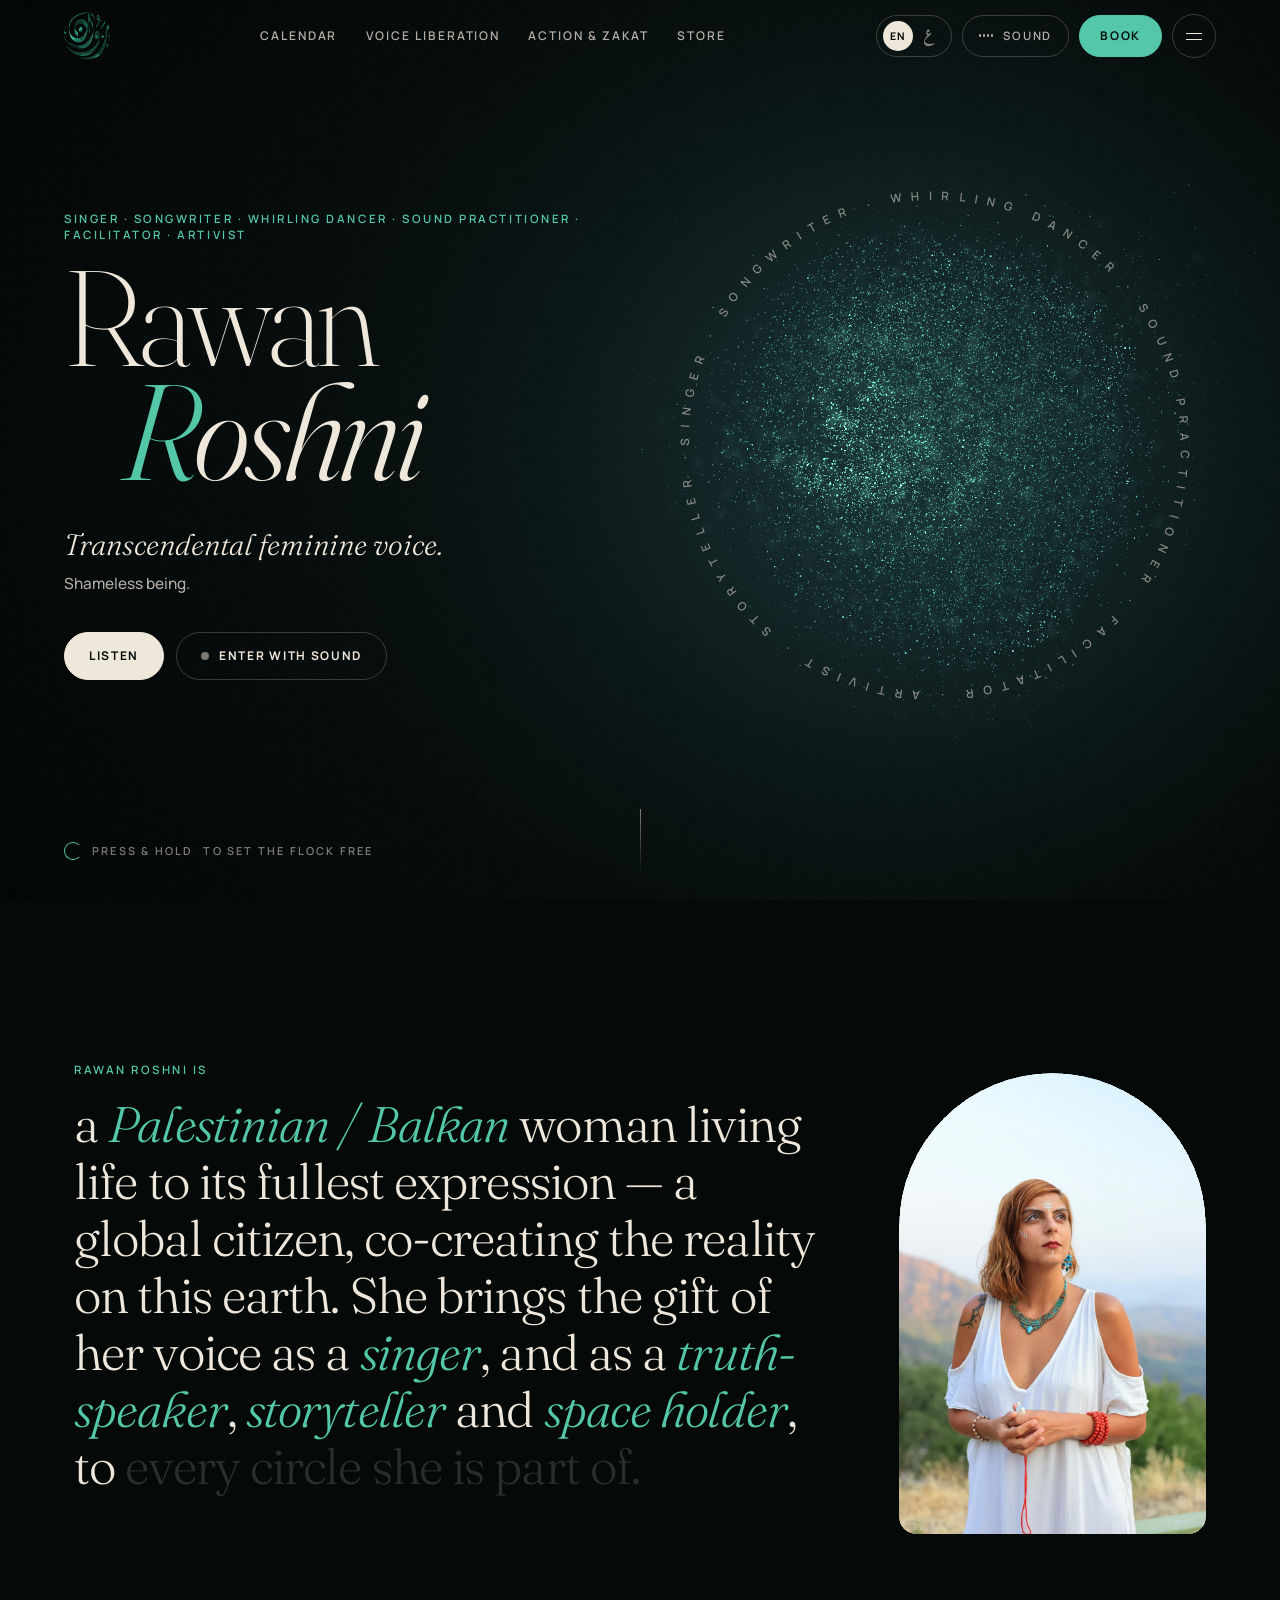
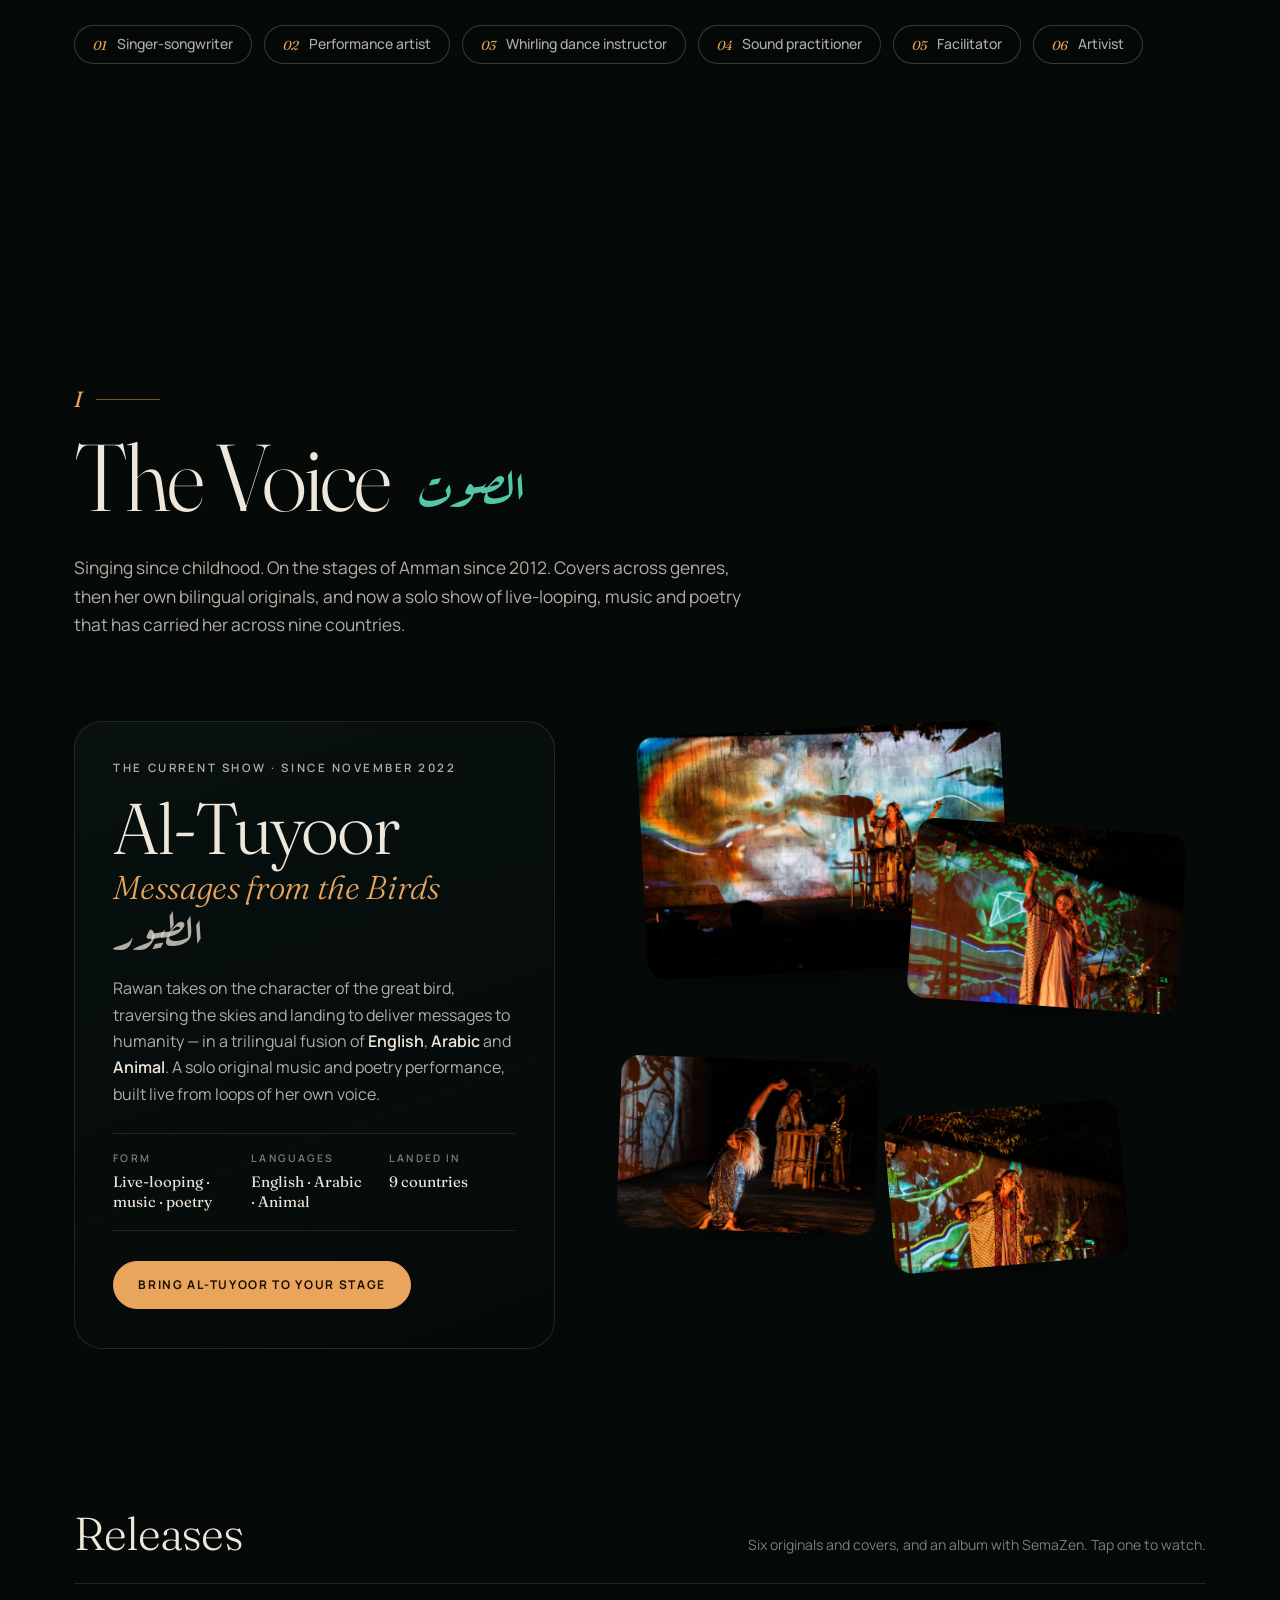
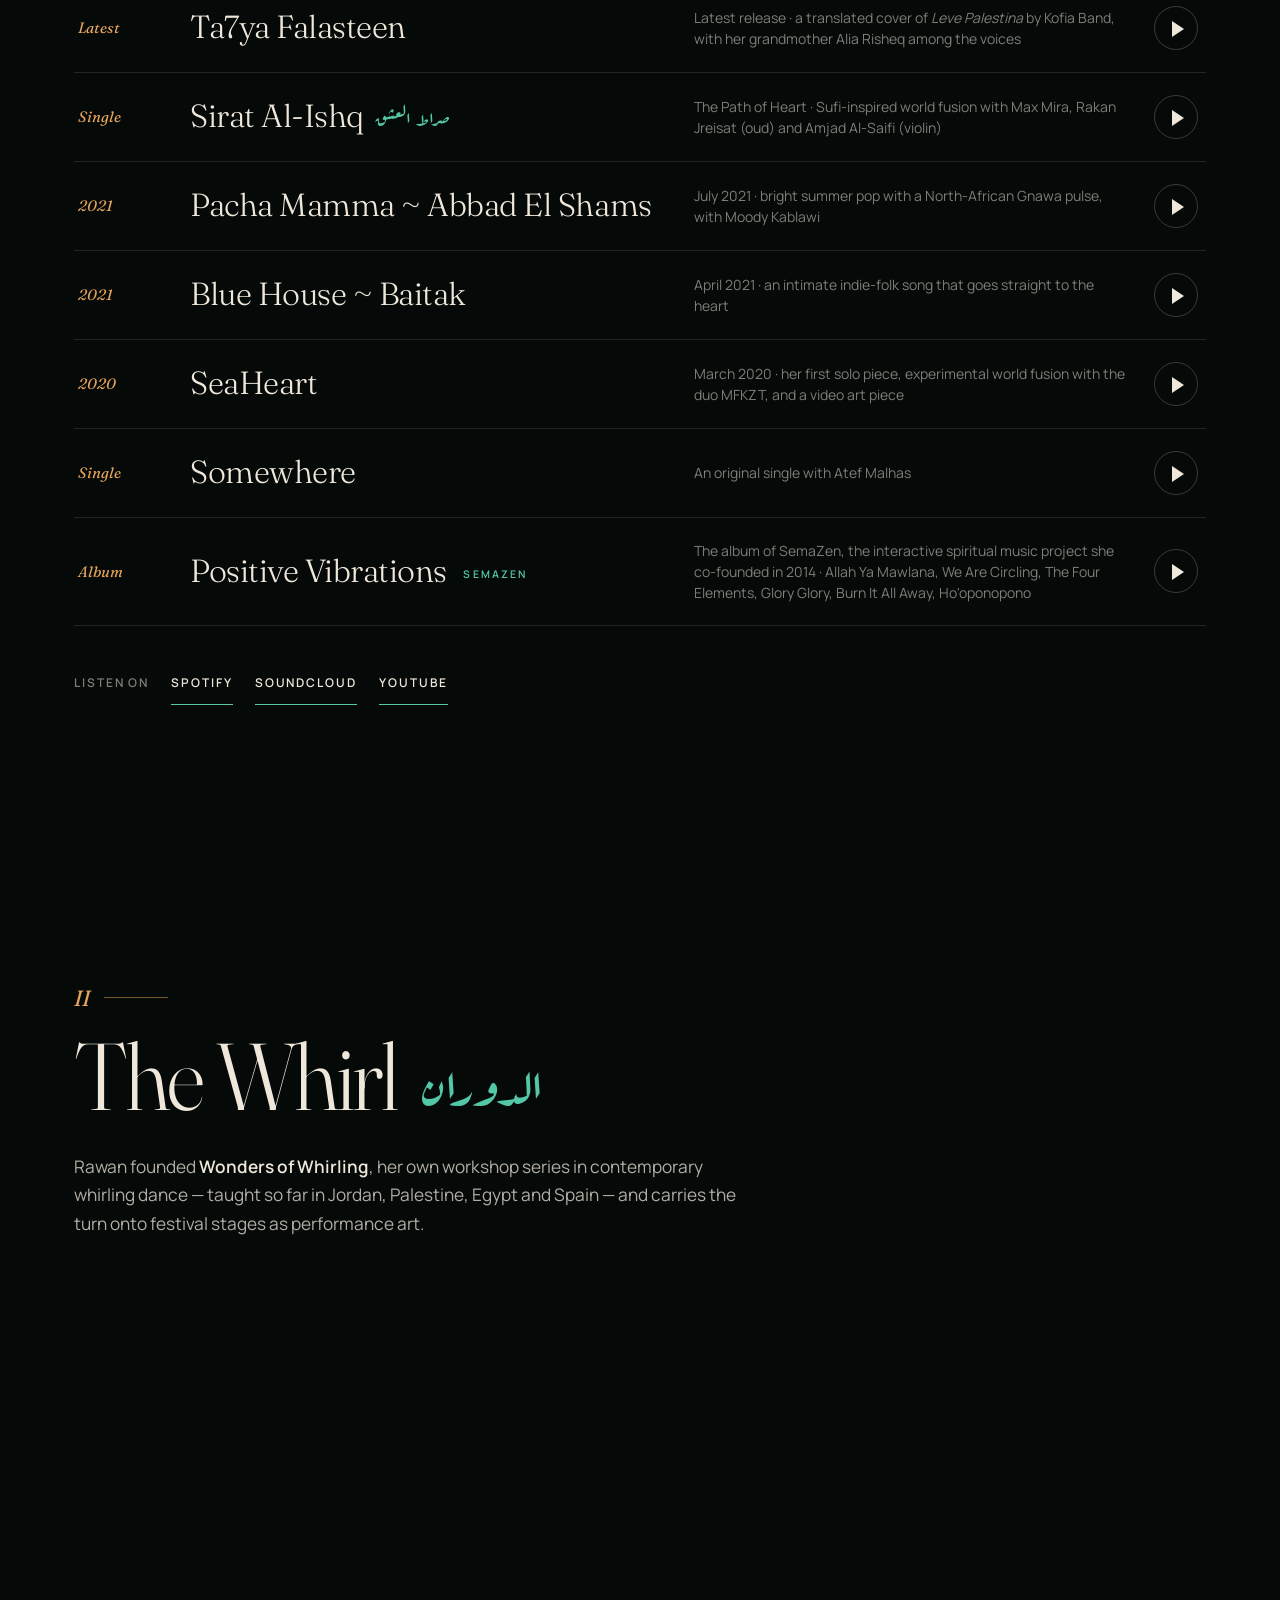
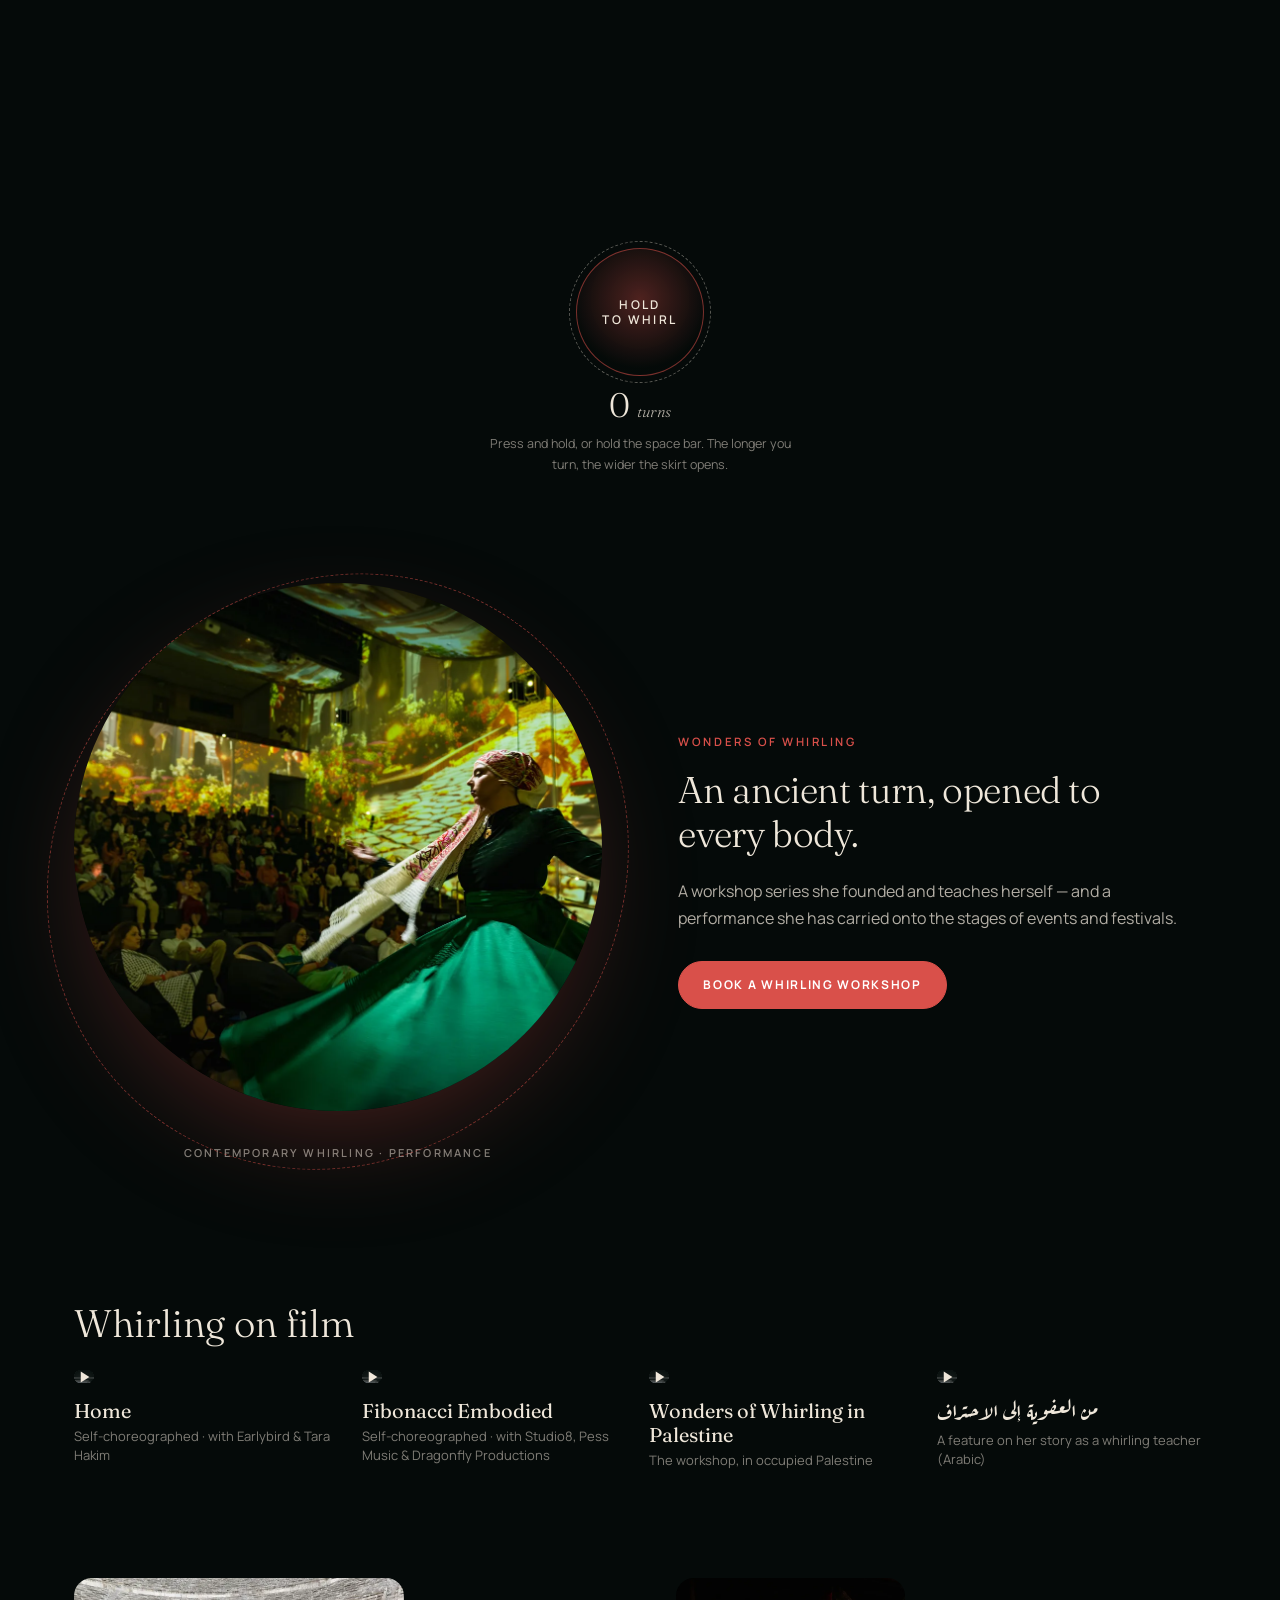
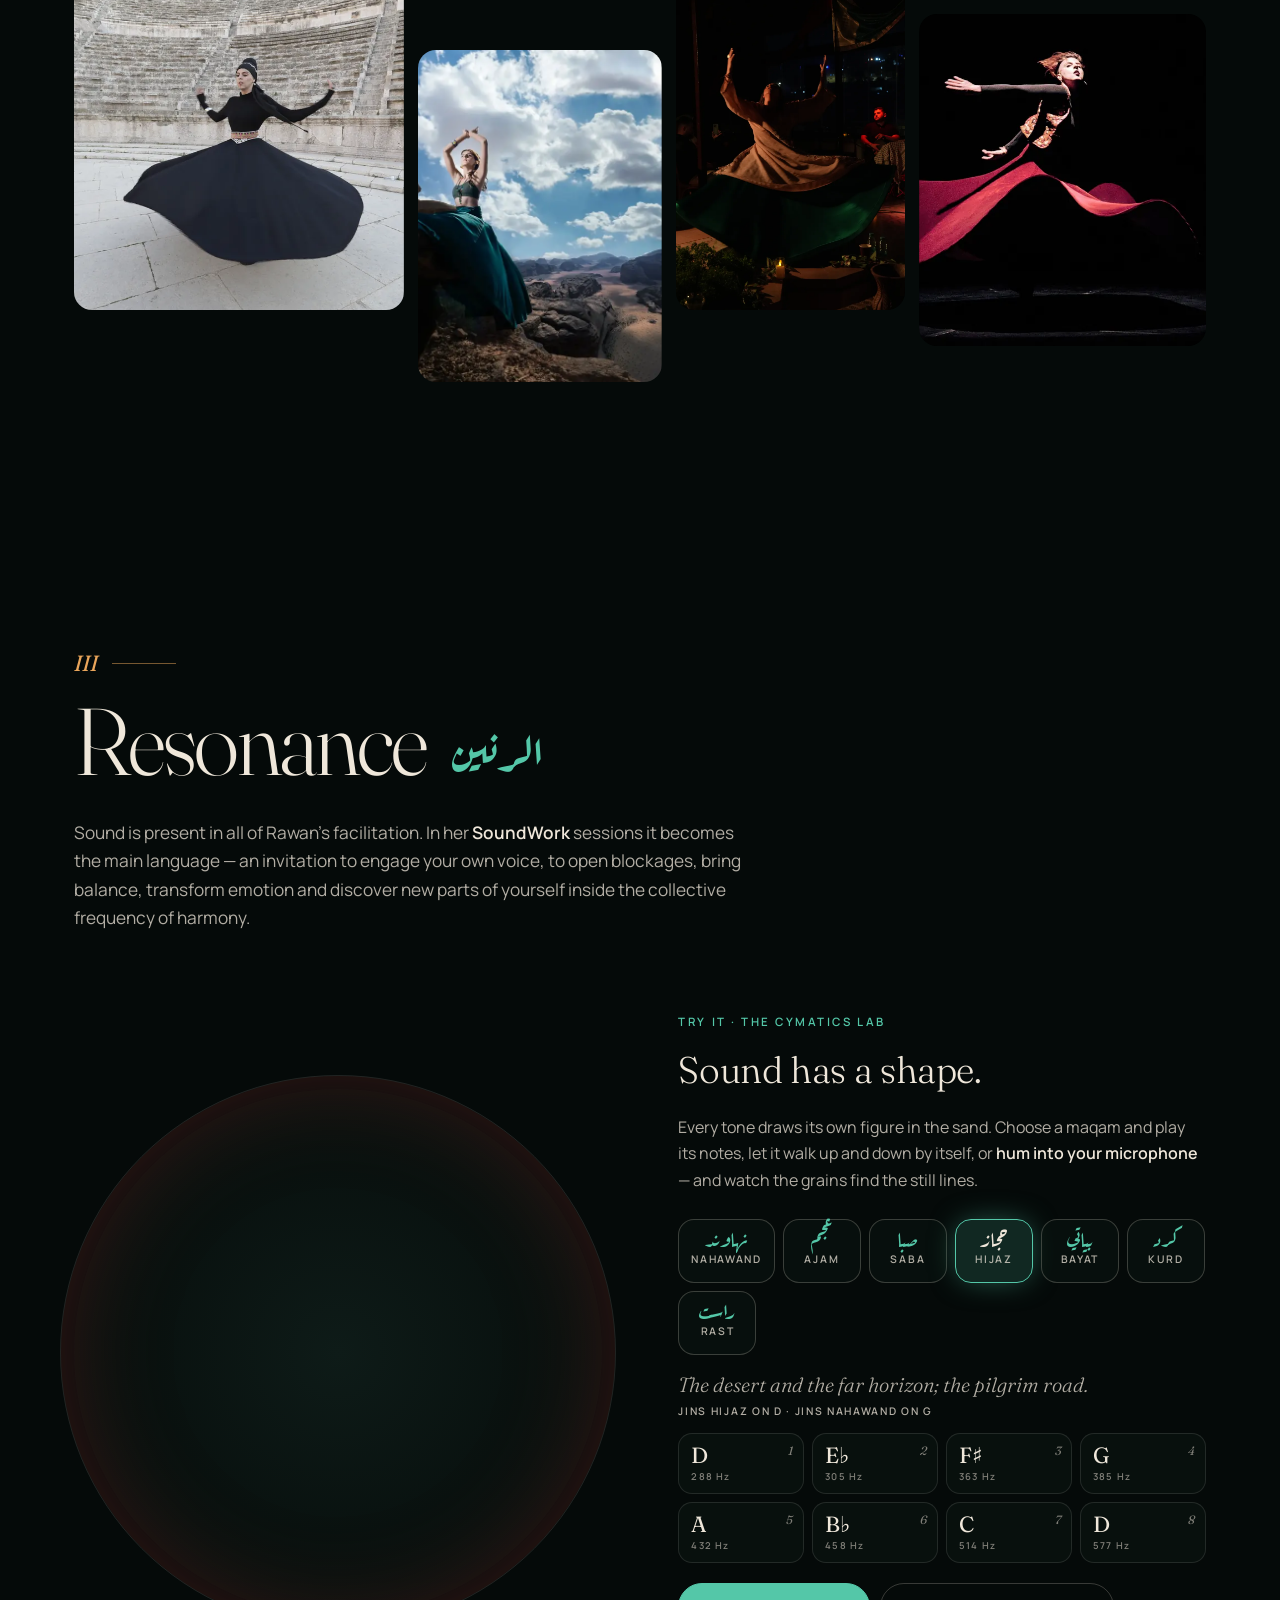
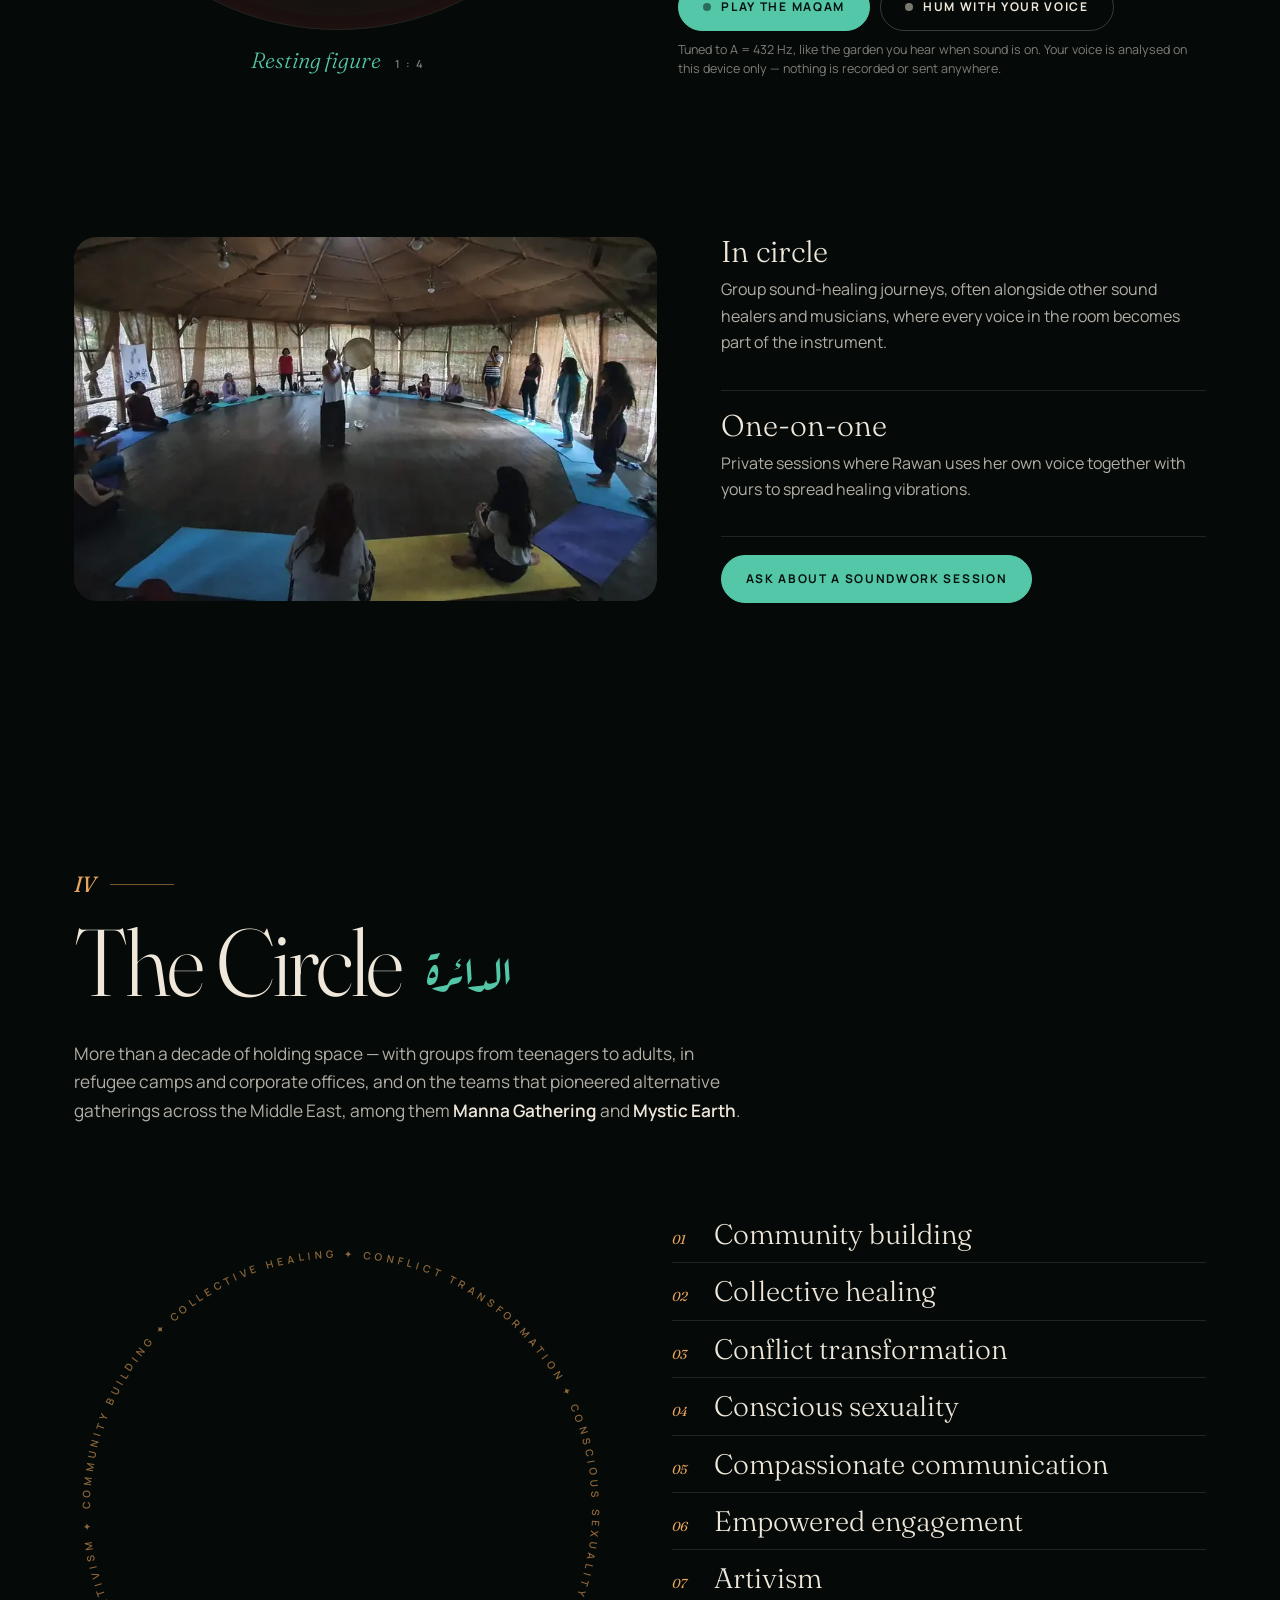
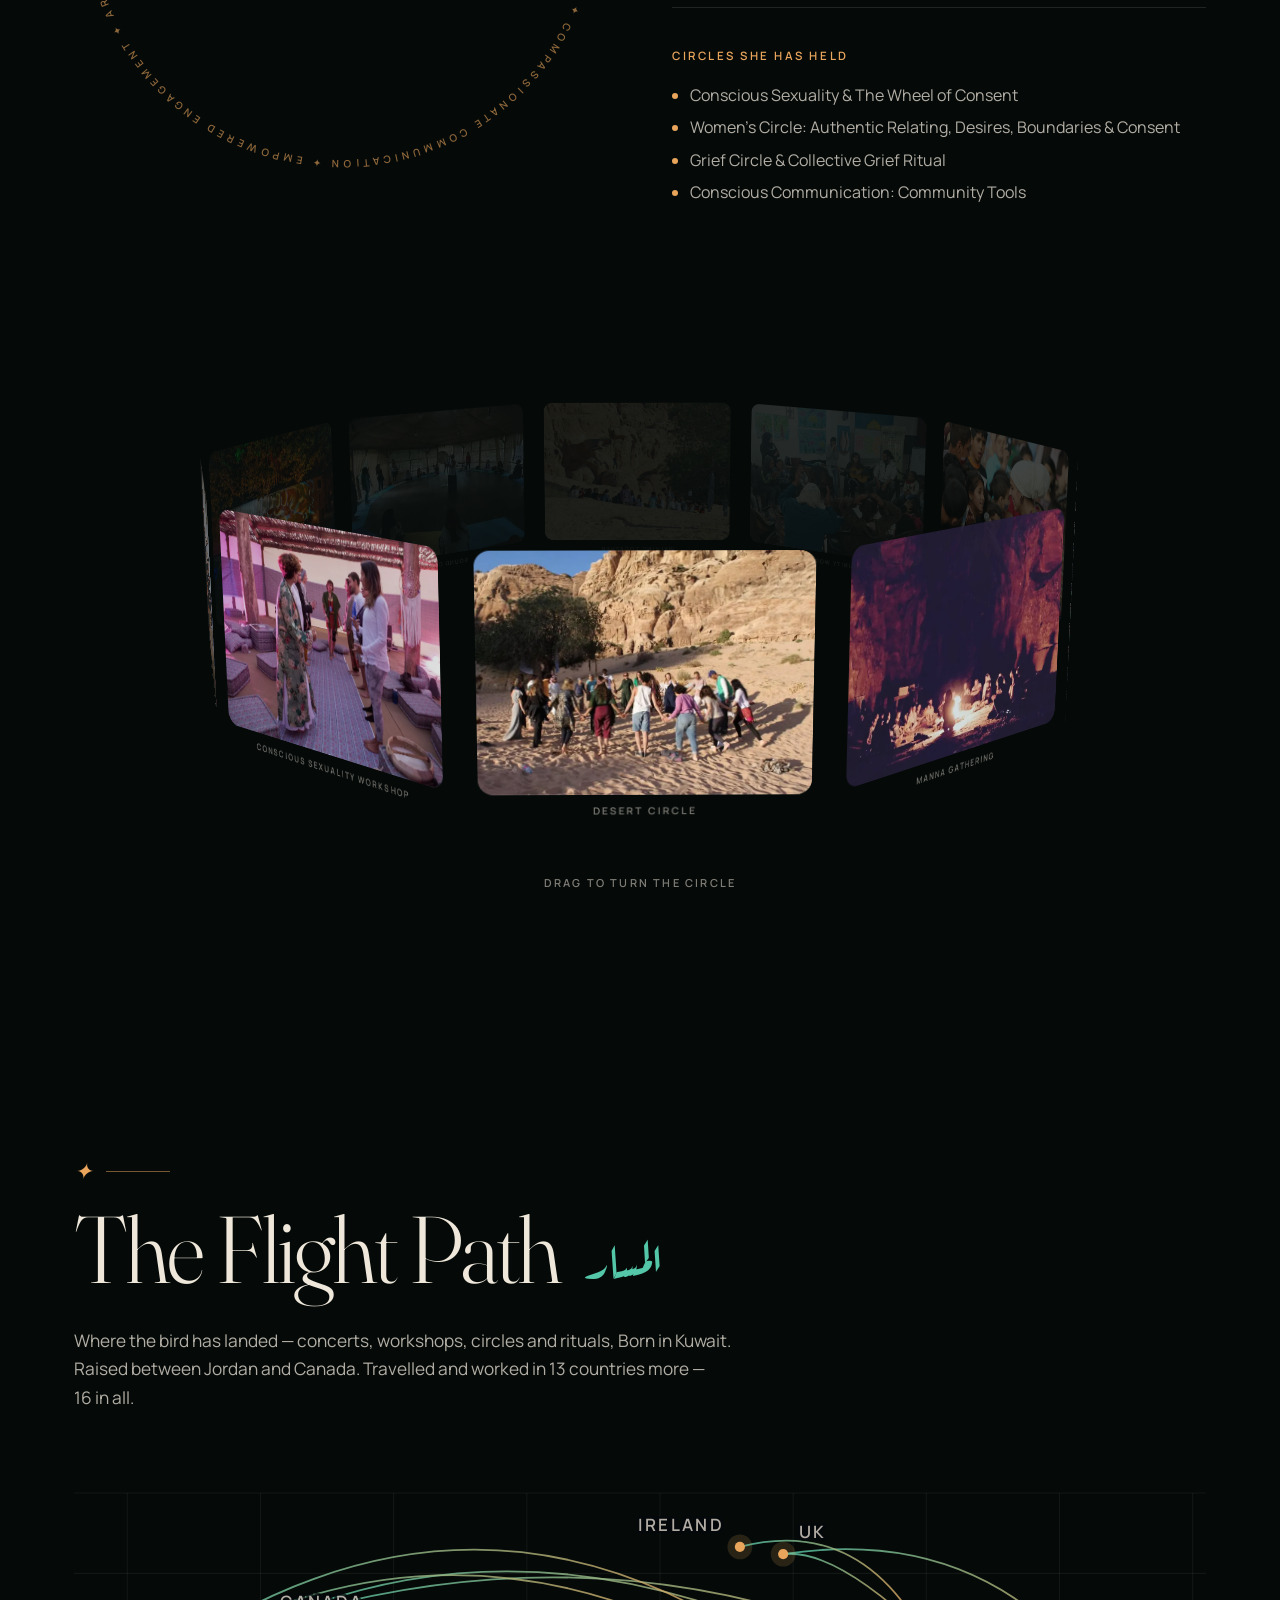
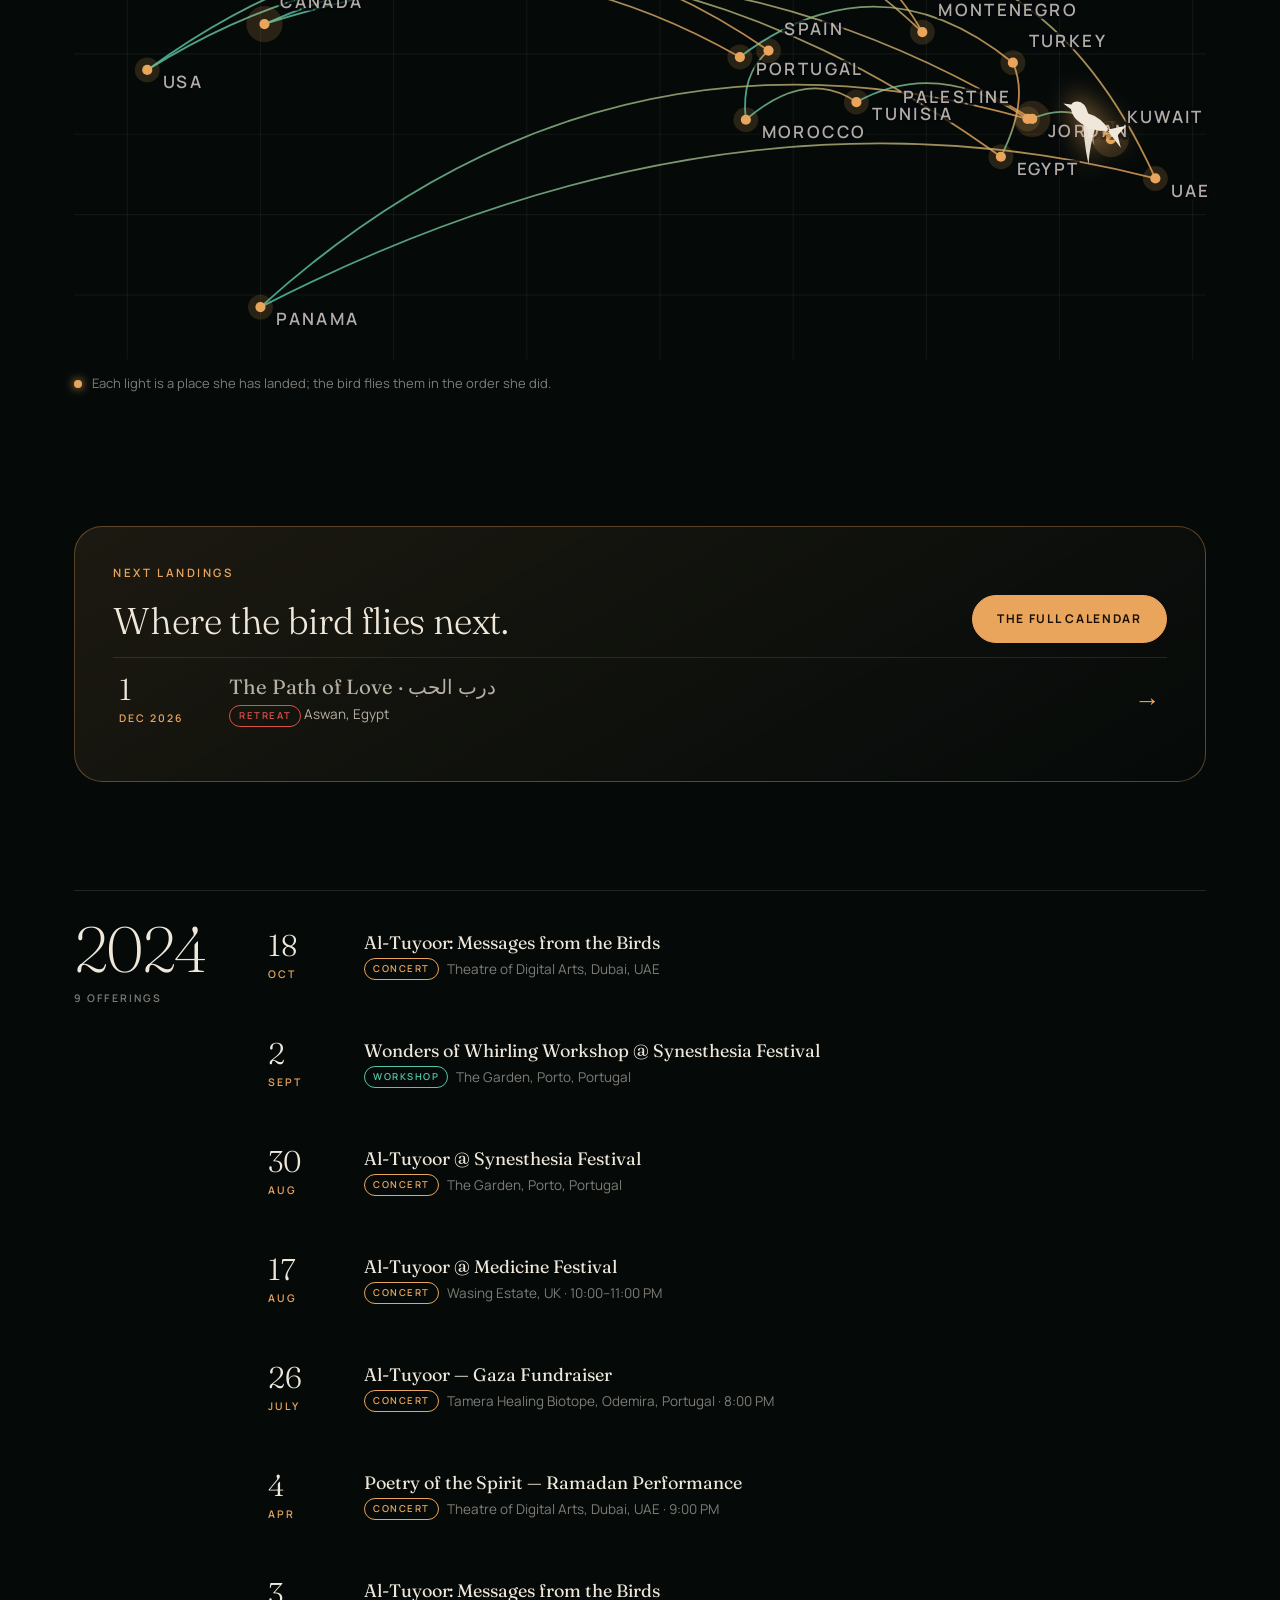
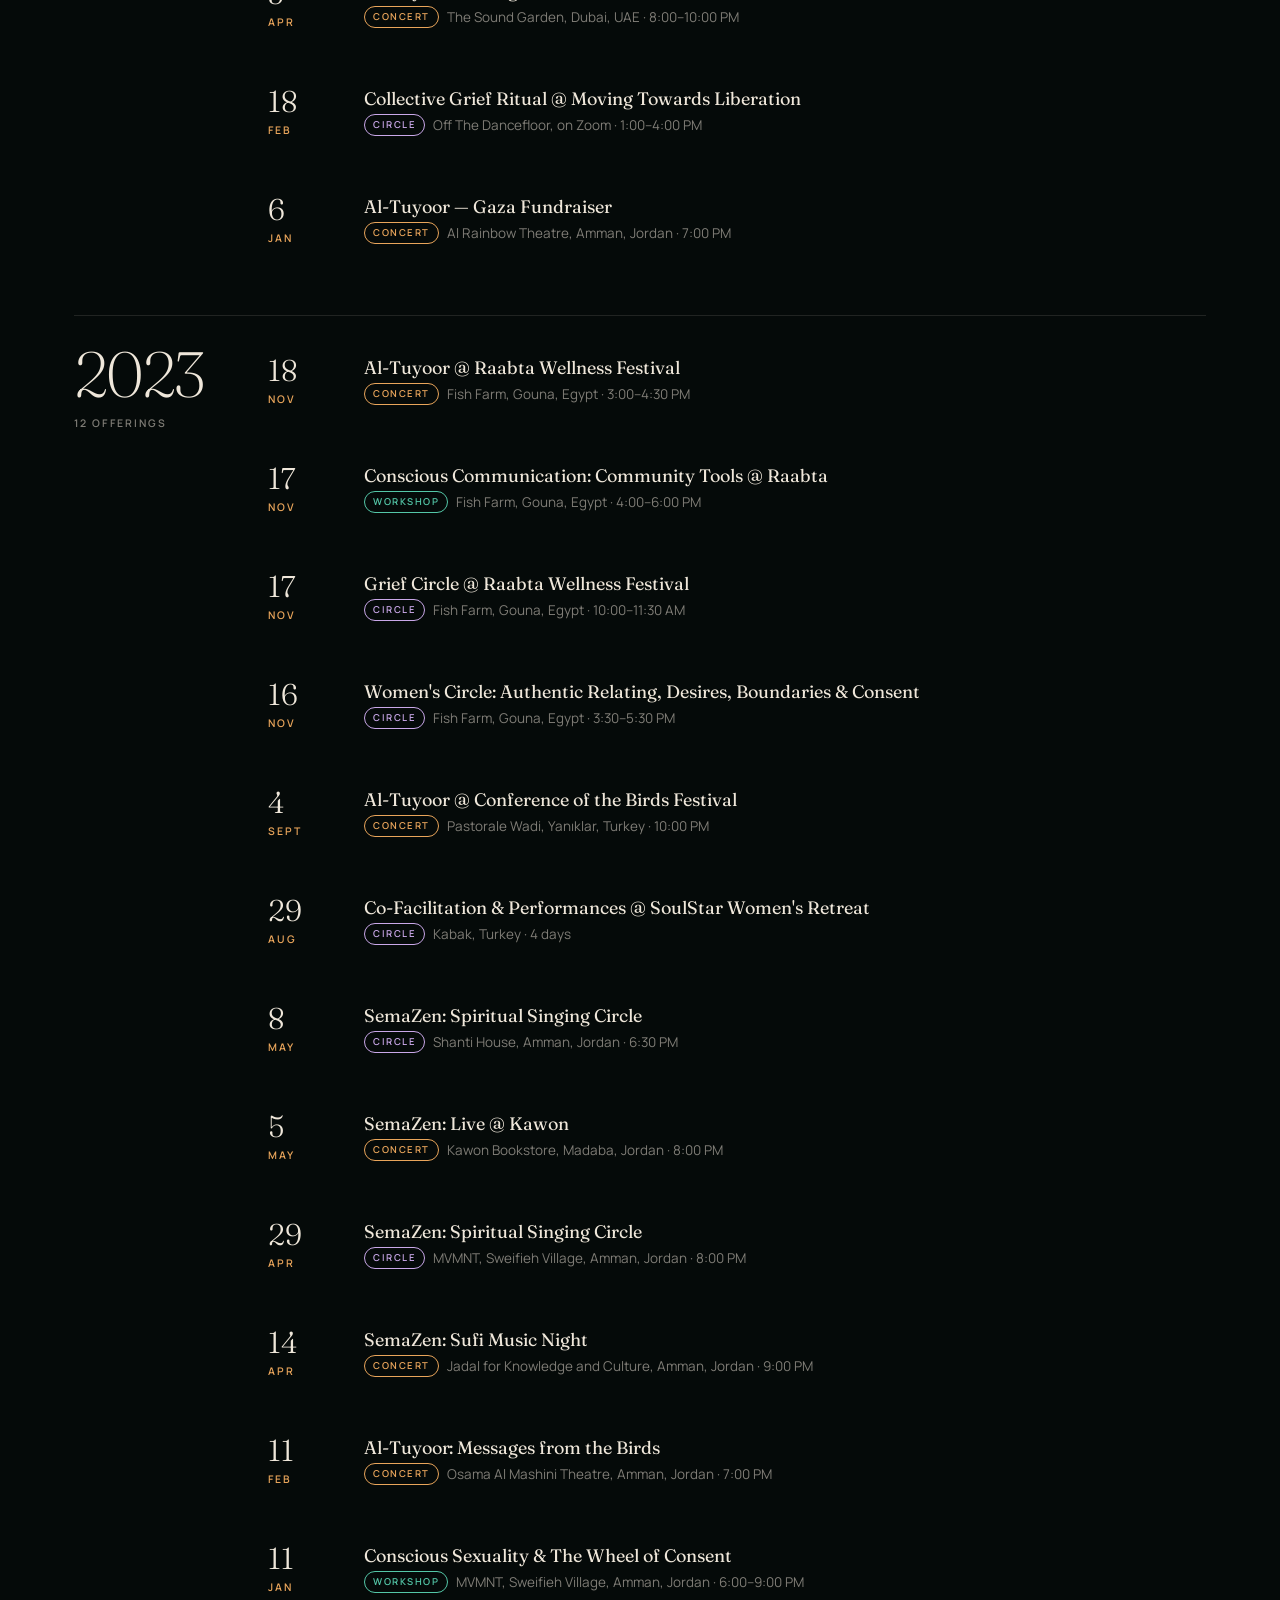
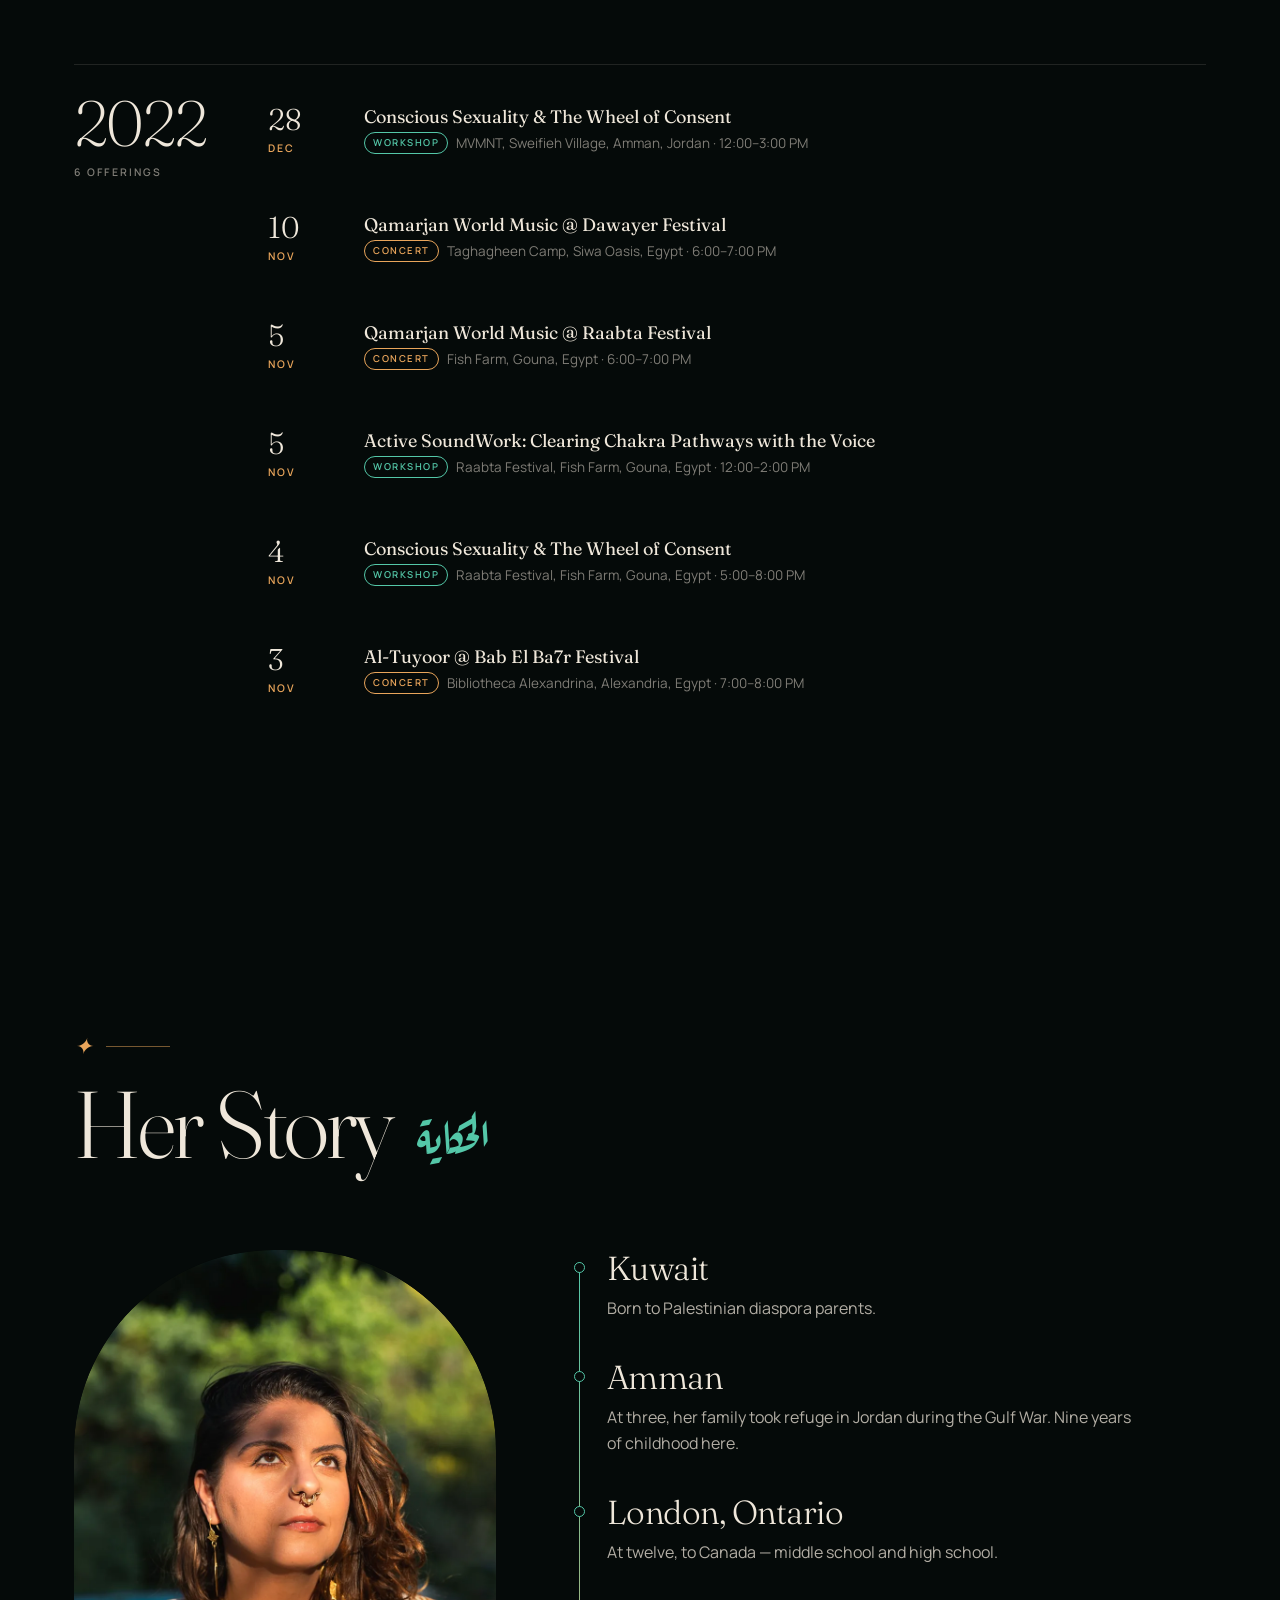
==== commit 187d0f4a: "Round 5: her photographs across the site, the store from her spec sheets (Noor drums, skirts in moti" ====
--- a/index.html
+++ b/index.html
@@ -125,10 +125,17 @@
   <section class="she" id="she" data-form="drift" data-alpha="0.55" data-screen="She">
     <div class="she__anchor" data-anchor data-full></div>
     <div class="wrap">
-      <p class="eyebrow">Rawan Roshni is</p>
-      <p class="she__text" data-scrub>
-        a <b>Palestinian / Balkan</b> woman living life to its fullest expression — a global citizen, co-creating the reality on this earth. She brings the gift of her voice as a <b>singer</b>, and as a <b>truth-speaker</b>, <b>storyteller</b> and <b>space holder</b>, to every circle she is part of.
-      </p>
+      <div class="she__grid">
+        <div>
+          <p class="eyebrow">Rawan Roshni is</p>
+          <p class="she__text" data-scrub>
+            a <b>Palestinian / Balkan</b> woman living life to its fullest expression — a global citizen, co-creating the reality on this earth. She brings the gift of her voice as a <b>singer</b>, and as a <b>truth-speaker</b>, <b>storyteller</b> and <b>space holder</b>, to every circle she is part of.
+          </p>
+        </div>
+        <figure class="she__portrait curtain">
+          <img src="assets/img/she-bird.webp" srcset="assets/img/she-bird-900.webp 900w, assets/img/she-bird.webp 1600w" sizes="(max-width:900px) 64vw, 26vw" alt="Rawan in white, a turquoise necklace and red beads, the mountains of southern Turkey behind her" loading="lazy" decoding="async" width="1600" height="2400">
+        </figure>
+      </div>
       <ul class="she__roles" aria-label="By profession">
         <li><span>01</span>Singer-songwriter</li>
         <li><span>02</span>Performance artist</li>
@@ -291,6 +298,7 @@
       <div class="strip curtains" aria-label="Whirling, in photographs">
         <img src="assets/img/whirl-roman.webp" srcset="assets/img/whirl-roman-900.webp 900w, assets/img/whirl-roman.webp 1600w" sizes="(max-width:640px) 100vw, 34vw" alt="Rawan whirling in black, alone in the Roman Theatre, Amman" loading="lazy" decoding="async" width="1600" height="1067">
         <img src="assets/img/whirl-desert.webp" srcset="assets/img/whirl-desert-900.webp 900w, assets/img/whirl-desert.webp 1687w" sizes="(max-width:640px) 100vw, 34vw" alt="Rawan in a teal skirt on a cliff edge above the Wadi Rum desert" loading="lazy" decoding="async" width="1687" height="1266">
+        <img src="assets/img/whirl-khafaya.webp" srcset="assets/img/whirl-khafaya-900.webp 900w, assets/img/whirl-khafaya.webp 1600w" sizes="(max-width:640px) 50vw, 22vw" alt="Rawan whirling by candlelight, arms raised, at Khafaya Al-Quloob, Bait Shocair, Amman" loading="lazy" decoding="async" width="1600" height="2400" style="object-position:50% 34%">
         <img src="assets/img/whirl-freedom.webp" srcset="assets/img/whirl-freedom-900.webp 900w, assets/img/whirl-freedom.webp 1600w" sizes="(max-width:640px) 100vw, 34vw" alt="Rawan mid-turn, her skirt flying, at the opening of the Freedom Theatre Festival, Amman" loading="lazy" decoding="async" width="1600" height="1067">
       </div>
     </div>
@@ -397,7 +405,7 @@
           <figure><img src="assets/img/circle-line.webp" srcset="assets/img/circle-line-900.webp 900w, assets/img/circle-line.webp 1600w" sizes="(max-width:900px) 45vw, 340px" alt="A long line of people walking among desert rock formations" loading="lazy" decoding="async" width="1600" height="1098"><figcaption>Walking together</figcaption></figure>
           <figure><img src="assets/img/sound-circle.webp" srcset="assets/img/sound-circle-900.webp 900w, assets/img/sound-circle.webp 1800w" sizes="(max-width:900px) 45vw, 340px" alt="A sound-healing circle in a round hall" loading="lazy" decoding="async" width="1800" height="985"><figcaption>Sound circle</figcaption></figure>
           <figure><img src="assets/img/tuyoor-syn-crowd.webp" srcset="assets/img/tuyoor-syn-crowd-900.webp 900w, assets/img/tuyoor-syn-crowd.webp 1600w" sizes="(max-width:900px) 45vw, 340px" alt="The audience at Synesthesia Festival before the projected wall" loading="lazy" decoding="async" width="1600" height="1067"><figcaption>Synesthesia Festival, Portugal</figcaption></figure>
-          <figure><img src="assets/img/tuyoor-syn-palm.webp" srcset="assets/img/tuyoor-syn-palm-900.webp 900w, assets/img/tuyoor-syn-palm.webp 1600w" sizes="(max-width:900px) 45vw, 340px" alt="Rawan beneath a projected palm frond" loading="lazy" decoding="async" width="1600" height="1067"><figcaption>Al-Tuyoor, The Garden</figcaption></figure>
+          <figure><img src="assets/img/circle-wow.webp" srcset="assets/img/circle-wow-900.webp 900w, assets/img/circle-wow.webp 1600w" sizes="(max-width:900px) 45vw, 340px" alt="A Wonders of Whirling workshop circle seated on a studio floor, the facilitator speaking with open hands" loading="lazy" decoding="async" width="1600" height="1066"><figcaption>Wonders of Whirling, Amman</figcaption></figure>
           <figure><img src="assets/img/workshop-conscious.webp" srcset="assets/img/workshop-conscious-900.webp 900w, assets/img/workshop-conscious.webp 1600w" sizes="(max-width:900px) 45vw, 340px" alt="A Conscious Sexuality workshop circle in a pink-lit tent" loading="lazy" decoding="async" width="1600" height="1013"><figcaption>Conscious Sexuality workshop</figcaption></figure>
         </div>
         <p class="carousel__hint">Drag to turn the circle</p>
@@ -464,9 +472,9 @@
       </div>
 
       <div class="tri curtains" aria-label="More photographs">
-        <img src="assets/img/rawan-drum.webp" srcset="assets/img/rawan-drum-900.webp 900w, assets/img/rawan-drum.webp 1600w" sizes="(max-width:640px) 100vw, 34vw" alt="Rawan singing with her frame drum at Casa Palestina, Lisbon" loading="lazy" decoding="async" width="1600" height="2400">
-        <img src="assets/img/portrait-forest-bird.webp" srcset="assets/img/portrait-forest-bird-900.webp 900w, assets/img/portrait-forest-bird.webp 1600w" sizes="(max-width:640px) 100vw, 34vw" alt="Rawan in an orange dress with teal wings of cloth, in a forest" loading="lazy" decoding="async" width="1600" height="2400">
-        <img src="assets/img/semazen-band.webp" srcset="assets/img/semazen-band-900.webp 900w, assets/img/semazen-band.webp 1329w" sizes="(max-width:640px) 100vw, 34vw" alt="SemaZen performing in a courtyard in Amman" loading="lazy" decoding="async" width="1329" height="621">
+        <img src="assets/img/rawan-drum.webp" srcset="assets/img/rawan-drum-900.webp 900w, assets/img/rawan-drum.webp 1600w" sizes="(max-width:640px) 50vw, 30vw" alt="Rawan singing with her frame drum at Casa Palestina, Lisbon" loading="lazy" decoding="async" width="1600" height="2400">
+        <img src="assets/img/waging-love.webp" srcset="assets/img/waging-love-900.webp 900w, assets/img/waging-love.webp 1600w" sizes="(max-width:640px) 100vw, 40vw" alt="Rawan in white, seen through a broken, pitted wall of an abandoned village in the Golan Heights" loading="lazy" decoding="async" width="1600" height="1067" style="object-position:50% 50%">
+        <img src="assets/img/portrait-forest-bird.webp" srcset="assets/img/portrait-forest-bird-900.webp 900w, assets/img/portrait-forest-bird.webp 1600w" sizes="(max-width:640px) 50vw, 30vw" alt="Rawan in an orange dress with teal wings of cloth, in a forest" loading="lazy" decoding="async" width="1600" height="2400">
       </div>
     </div>
   </section>
--- a/assets/css/site.css
+++ b/assets/css/site.css
@@ -220,6 +220,10 @@
 .she__roles{list-style:none; margin:9vh 0 0; padding:0; display:flex; flex-wrap:wrap; gap:10px 12px}
 .she__roles li{display:flex; align-items:center; gap:10px; padding:10px 18px; border:1px solid var(--line-2); border-radius:999px; font:500 14px/1.2 var(--f-body); color:var(--bone-2); background:rgba(5,10,9,.35)}
 .she__roles span{font:italic 400 13px var(--f-display); color:var(--candle)}
+.she__grid{display:grid; grid-template-columns:minmax(0, 1fr) clamp(240px, 24vw, 380px); gap:clamp(36px, 6vw, 110px); align-items:center}
+.she__grid .she__text{font-size:clamp(30px, 3.9vw, 60px)}
+.she__portrait{margin:0}
+.she__portrait img{display:block; width:100%; aspect-ratio:2/3; object-fit:cover; object-position:50% 30%; border-radius:200px 200px 22px 22px}
 
 /* ── movements (shared) ────────────────────────────────────────────── */
 .move{position:relative; padding:16vh 0 14vh}
@@ -326,9 +330,10 @@
 .film__name[lang="ar"]{font:400 22px/1.3 var(--f-ar-text); direction:rtl; text-align:left}
 .film__note{font-size:13px; color:var(--bone-3); line-height:1.45}
 
-.strip{display:grid; grid-template-columns:1.2fr 1fr .9fr; gap:14px}
+.strip{display:grid; grid-template-columns:1.15fr .85fr .8fr 1fr; gap:14px}
 .strip img{width:100%; height:clamp(220px, 26vw, 400px); object-fit:cover; border-radius:18px}
 .strip img:nth-child(2){margin-top:8vh}
+.strip img:nth-child(4){margin-top:4vh}
 
 /* ── III · resonance ───────────────────────────────────────────────── */
 .plate-wrap{display:grid; grid-template-columns:1fr 1fr; gap:clamp(30px, 6vw, 90px); align-items:center; margin-bottom:16vh}
@@ -528,6 +533,7 @@
 .js .curtain.in > img{transform:none}
 .js .curtains > img:nth-child(2){transition-delay:.12s}
 .js .curtains > img:nth-child(3){transition-delay:.24s}
+.js .curtains > img:nth-child(4){transition-delay:.36s}
 
 /* ── the follower and the thread ───────────────────────────────────────
    A ring that trails the pointer and names what the thing under it does.
@@ -573,6 +579,8 @@
   .plate{max-width:440px}
   .plate-wrap{row-gap:90px}
   .story__portrait{position:relative; top:auto; max-width:360px}
+  .she__grid{grid-template-columns:1fr; gap:7vh}
+  .she__portrait{width:min(64vw, 320px); justify-self:end}
   .circle__stage{max-width:440px}
   .log__year{grid-template-columns:1fr; gap:8px}
   .log__y{position:static}
@@ -594,8 +602,9 @@
   .rel__play{grid-column:2; grid-row:1 / 4}
   .films__list{grid-template-columns:1fr}
   .strip,.tri{grid-template-columns:1fr 1fr}
-  .strip img:nth-child(2){margin-top:0}
-  .strip img:first-child,.tri img:nth-child(2){grid-column:1 / -1}
+  .strip img:nth-child(2),.strip img:nth-child(4){margin-top:0}
+  .strip img:first-child,.strip img:nth-child(4),.tri img:nth-child(2){grid-column:1 / -1}
+  .tri img:nth-child(2){order:-1}
   .notes{grid-template-columns:repeat(4, 1fr); gap:6px}
   .notes button{padding:8px; font-size:13px; min-height:58px}
   .notes button b{font-size:13px; letter-spacing:-.01em}
@@ -628,7 +637,7 @@
 
 /* curtains clip their own corners */
 .offer__img.curtain{overflow:hidden; border-radius:22px}
-.story__portrait.curtain{overflow:hidden; border-radius:200px 200px 22px 22px}
+.story__portrait.curtain,.she__portrait.curtain{overflow:hidden; border-radius:200px 200px 22px 22px}
 
 /* the bird that flies the route */
 .map__bird path{fill:var(--bone); filter:drop-shadow(0 0 6px rgba(233,165,91,.9))}
--- a/assets/css/pages.css
+++ b/assets/css/pages.css
@@ -295,6 +295,8 @@
 .ocard:hover{border-color:rgba(233,165,91,.5); transform:translateY(-4px)}
 .ocard__img{display:block; aspect-ratio:16/10; border-radius:14px; overflow:hidden; margin-bottom:14px}
 .ocard__img img{width:100%; height:100%; object-fit:cover}
+/* the launch photograph (her poster shoot): her face sits left of centre, so every crop keeps it */
+img[src*="launch-jar"]{object-position:30% 38%}
 .ocard__d{display:block; margin:0 6px 4px; font:600 10.5px var(--f-body); letter-spacing:.16em; text-transform:uppercase; color:var(--candle)}
 .ocard__t{display:block; margin:0 6px; font:400 20px/1.2 var(--f-display)}
 .mobile-reserve{display:none}
@@ -315,6 +317,9 @@
 .vl-grid{display:grid; grid-template-columns:1fr 1fr; gap:clamp(30px, 6vw, 100px); align-items:start}
 .vl-grid p{color:var(--bone-2)}
 .vl-grid .big + p{color:var(--bone)}
+.vl-photo{margin:5vh 0 0}
+.vl-photo img{display:block; width:100%; aspect-ratio:16/10; object-fit:cover; object-position:60% 40%; border-radius:22px}
+.vl-photo.curtain{overflow:hidden; border-radius:22px}
 .vl-for{list-style:none; margin:0; padding:0}
 .vl-for li{display:flex; gap:14px; padding:14px 0; border-bottom:1px solid var(--line); font:300 clamp(19px, 1.6vw, 23px)/1.35 var(--f-display)}
 .vl-for li::before{content:'~'; color:var(--ink); font-style:italic}
@@ -514,8 +519,33 @@
 .quick__copy p{color:var(--bone-2)}
 .quick__price{font:300 32px var(--f-display); margin:10px 0 18px}
 .quick .drawer__x{position:absolute; right:16px; top:16px}
+/* round 5: a gallery, her specs, and choices (size, skin, print) */
+.quick{max-height:calc(100svh - 24px); overflow:auto; overscroll-behavior:contain}
+.quick__grid{grid-template-columns:minmax(0, 1fr) minmax(0, 1fr)}
+.quick__media{display:flex; flex-direction:column; min-width:0; background:var(--night-2)}
+.product__price small,.quick__price small{white-space:nowrap}
+.quick__media .quick__img{aspect-ratio:1; min-height:0}
+.quick__img video{display:block; width:100%; height:100%; object-fit:cover}
+.quick__cap{margin:0; padding:10px 16px 0; font:italic 300 15px/1.35 var(--f-display); color:var(--bone-2)}
+.quick__thumbs{display:flex; gap:8px; padding:12px 16px 16px; overflow-x:auto; scrollbar-width:none}
+.quick__thumbs::-webkit-scrollbar{display:none}
+.thumb{position:relative; flex:none; width:56px; height:56px; padding:0; border:1px solid var(--line-2); border-radius:10px; overflow:hidden; background:none; cursor:pointer; opacity:.6; transition:opacity .3s, border-color .3s}
+.thumb img{width:100%; height:100%; object-fit:cover}
+.thumb:hover,.thumb[aria-current="true"]{opacity:1; border-color:var(--candle)}
+.thumb--video::after{content:''; position:absolute; left:50%; top:50%; margin:-7px 0 0 -5px; border:7px solid transparent; border-left:11px solid var(--bone); filter:drop-shadow(0 0 4px rgba(0,0,0,.7))}
+.quick__specs{list-style:none; margin:6px 0 4px; padding:0; display:grid; gap:6px}
+.quick__specs li{display:flex; gap:10px; font-size:14.5px; line-height:1.4; color:var(--bone-2)}
+.quick__specs li::before{content:'~'; color:var(--candle); font-style:italic}
+.opts{display:grid; gap:14px; margin:12px 0 0}
+.opts:empty{display:none}
+.opt__n{margin:0 0 8px; font:600 10px var(--f-body); letter-spacing:.18em; text-transform:uppercase; color:var(--bone-3)}
+.opt__c{display:flex; flex-wrap:wrap; gap:8px}
+.opt__c button{min-height:42px; padding:0 16px; border:1px solid var(--line-2); border-radius:99px; background:none; color:var(--bone-2); cursor:pointer; font:400 14px var(--f-body); transition:all .3s}
+.opt__c button:hover{border-color:var(--bone); color:var(--bone)}
+.opt__c button[aria-pressed="true"]{border-color:var(--candle); background:rgba(233,165,91,.14); color:var(--bone)}
+.line__o{margin:-2px 0 8px; font-size:12.5px; color:var(--bone-3)}
 @media (max-width:1080px){.products{grid-template-columns:repeat(3, 1fr)}}
-@media (max-width:800px){.products{grid-template-columns:1fr 1fr; gap:10px}.product__t{font-size:18px}.product__end{flex-direction:column; align-items:stretch}.quick__grid{grid-template-columns:1fr}.quick__img{min-height:240px}}
+@media (max-width:800px){.products{grid-template-columns:1fr 1fr; gap:10px}.product__t{font-size:18px}.product__end{flex-direction:column; align-items:stretch}.quick__grid{grid-template-columns:minmax(0, 1fr)}.quick__img{min-height:240px}}
 
 @media (prefers-reduced-motion:reduce){
   .ehero__img img{animation:none}
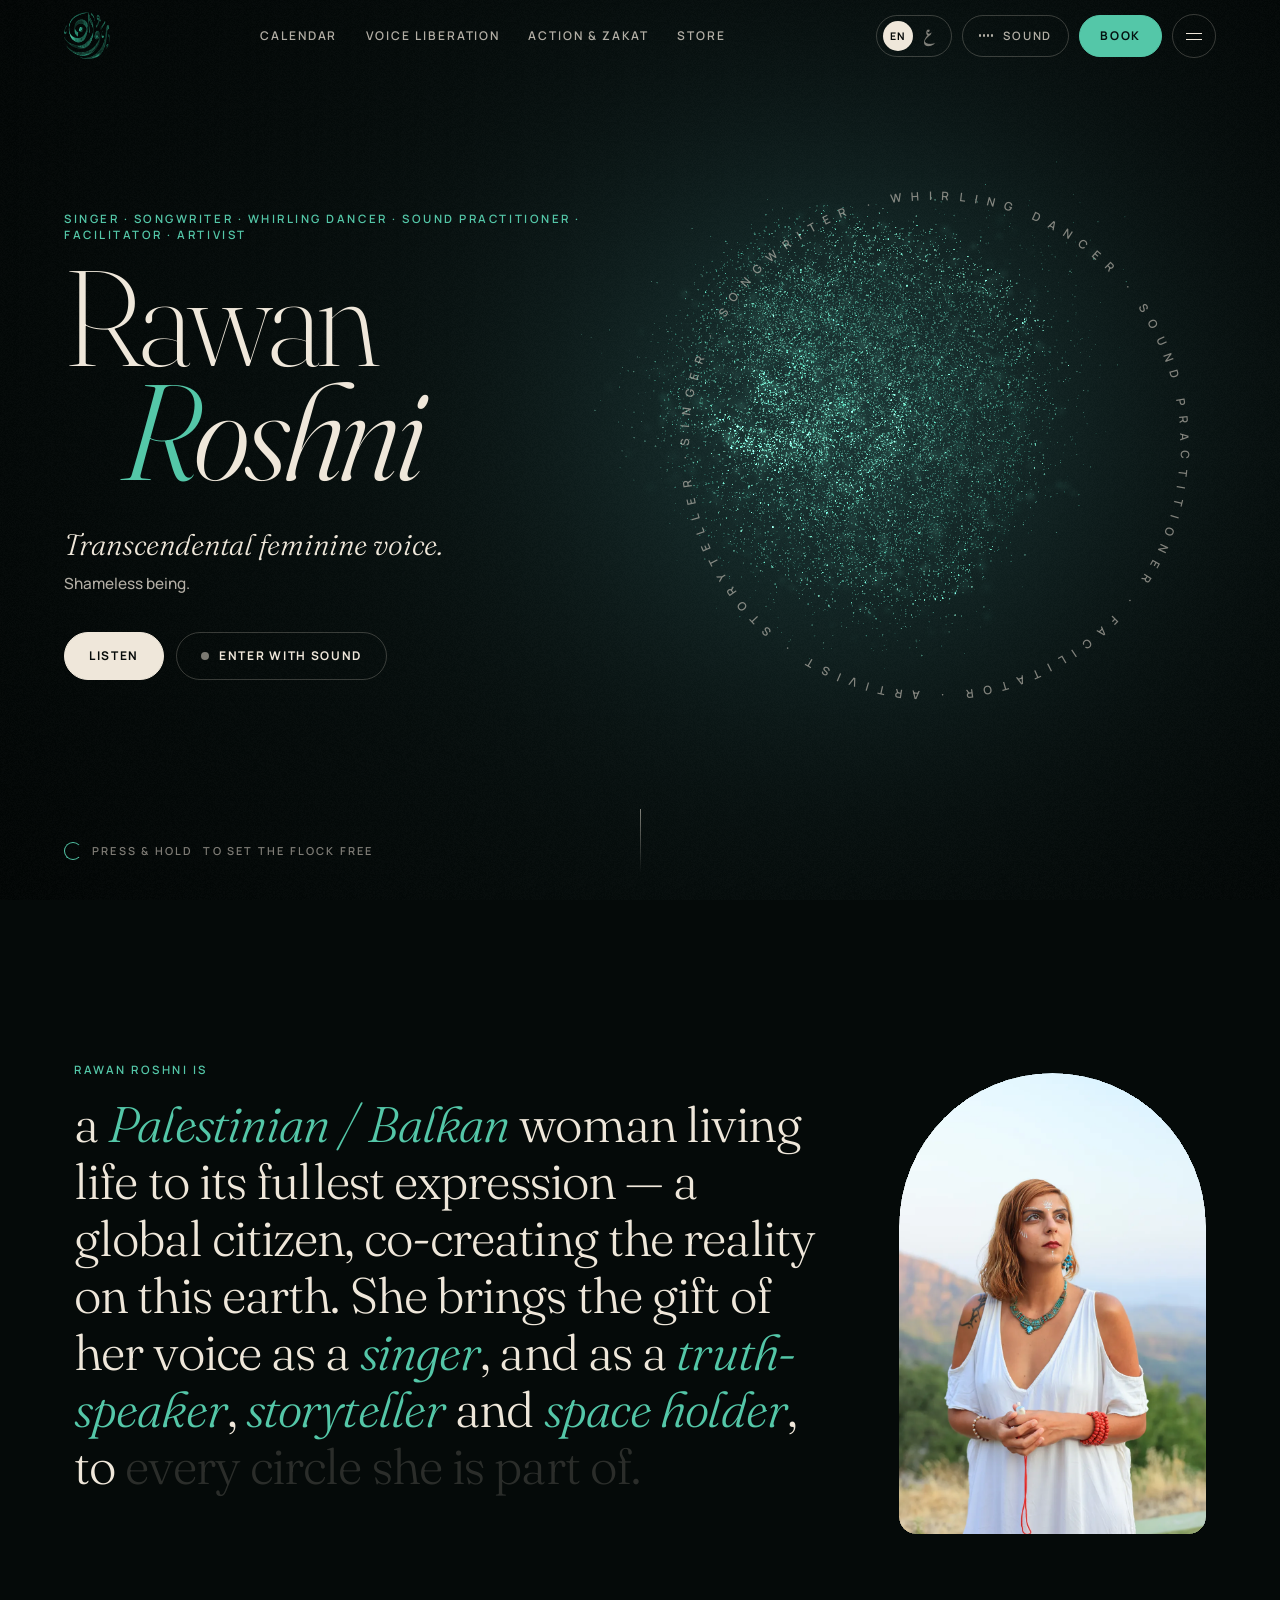
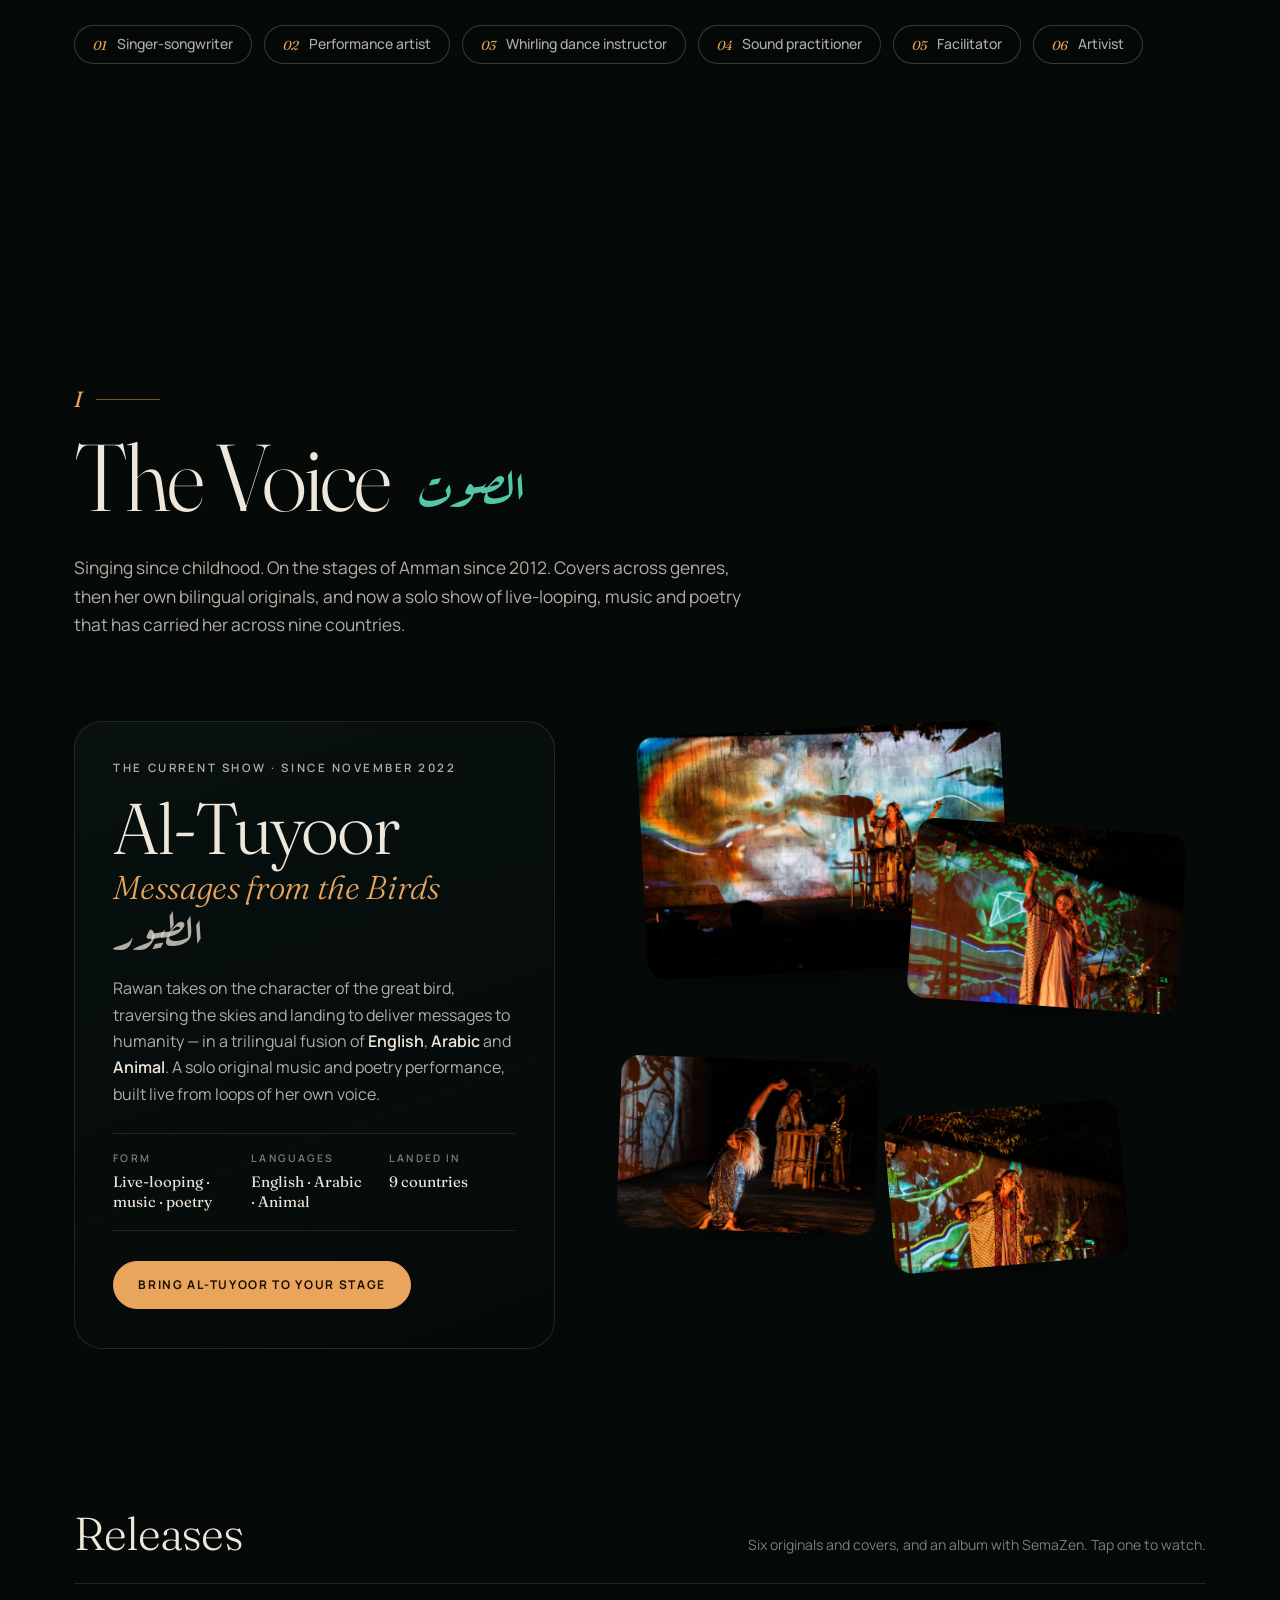
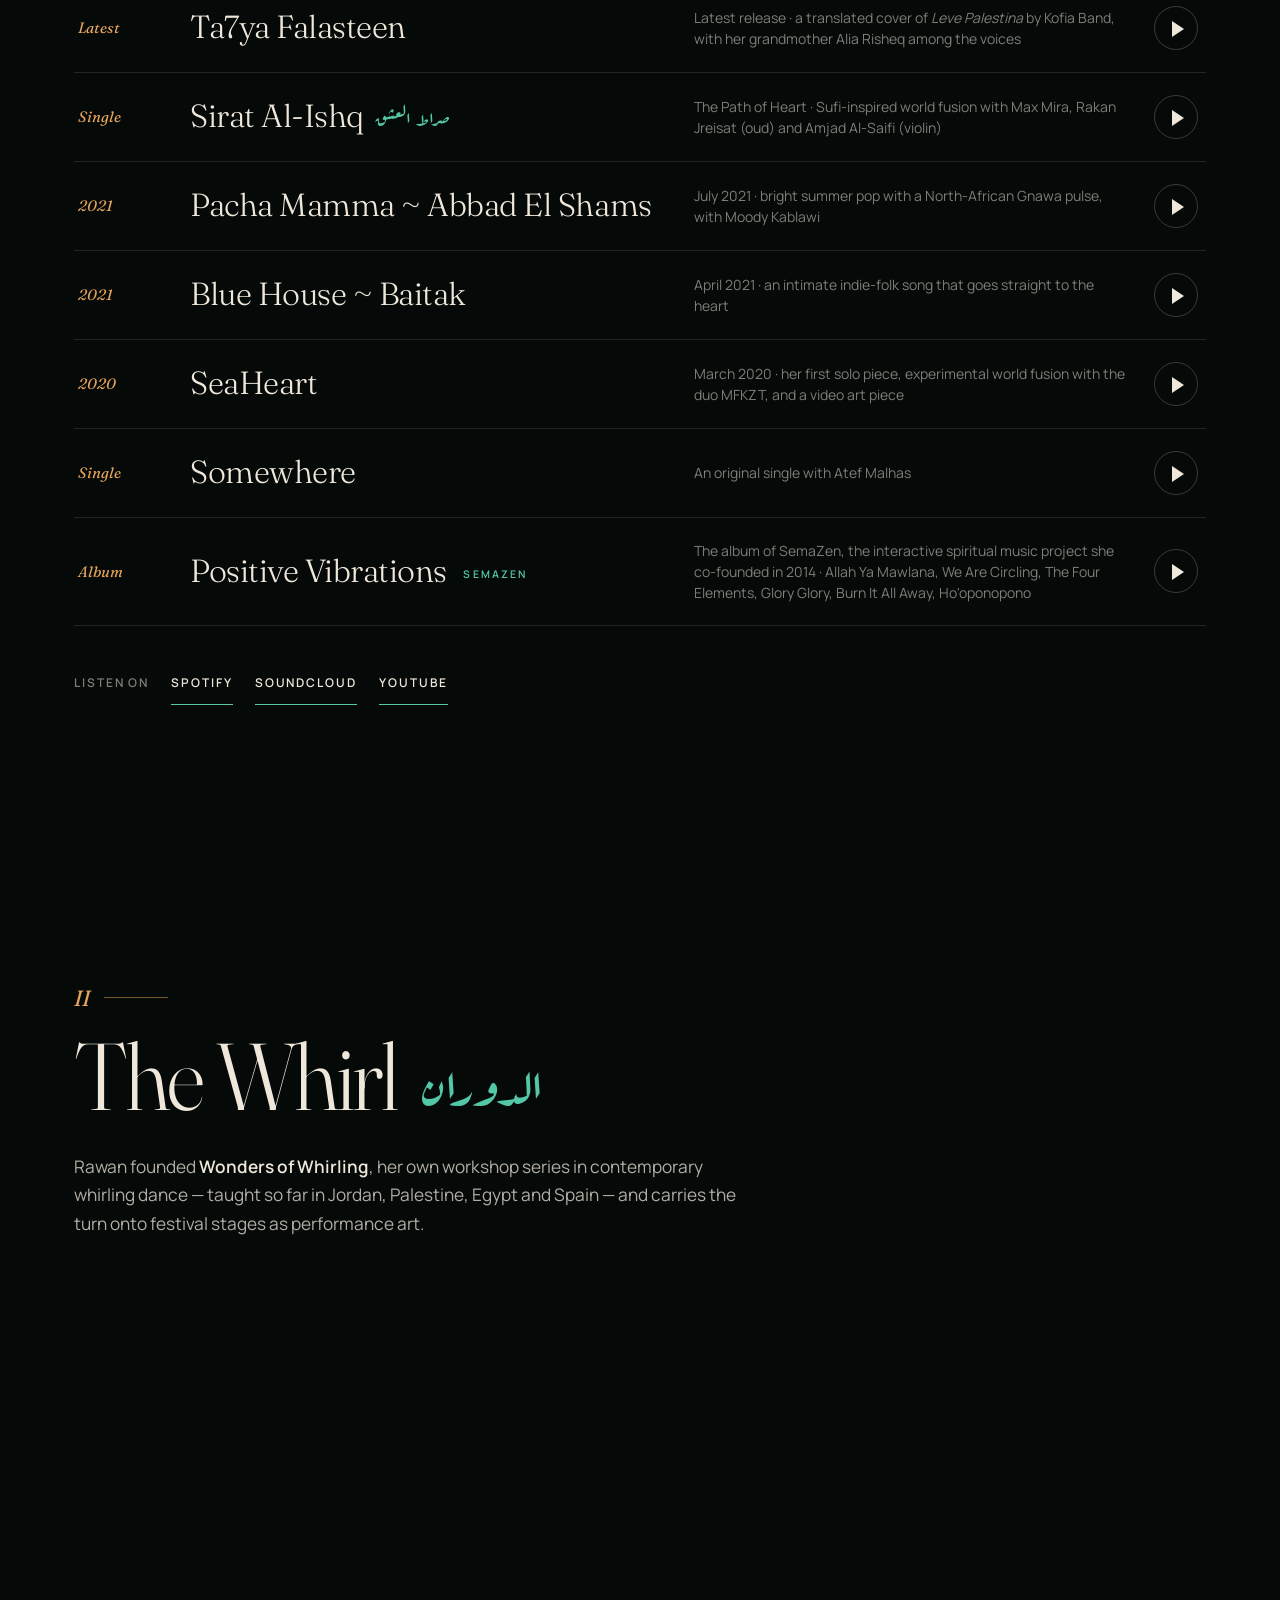
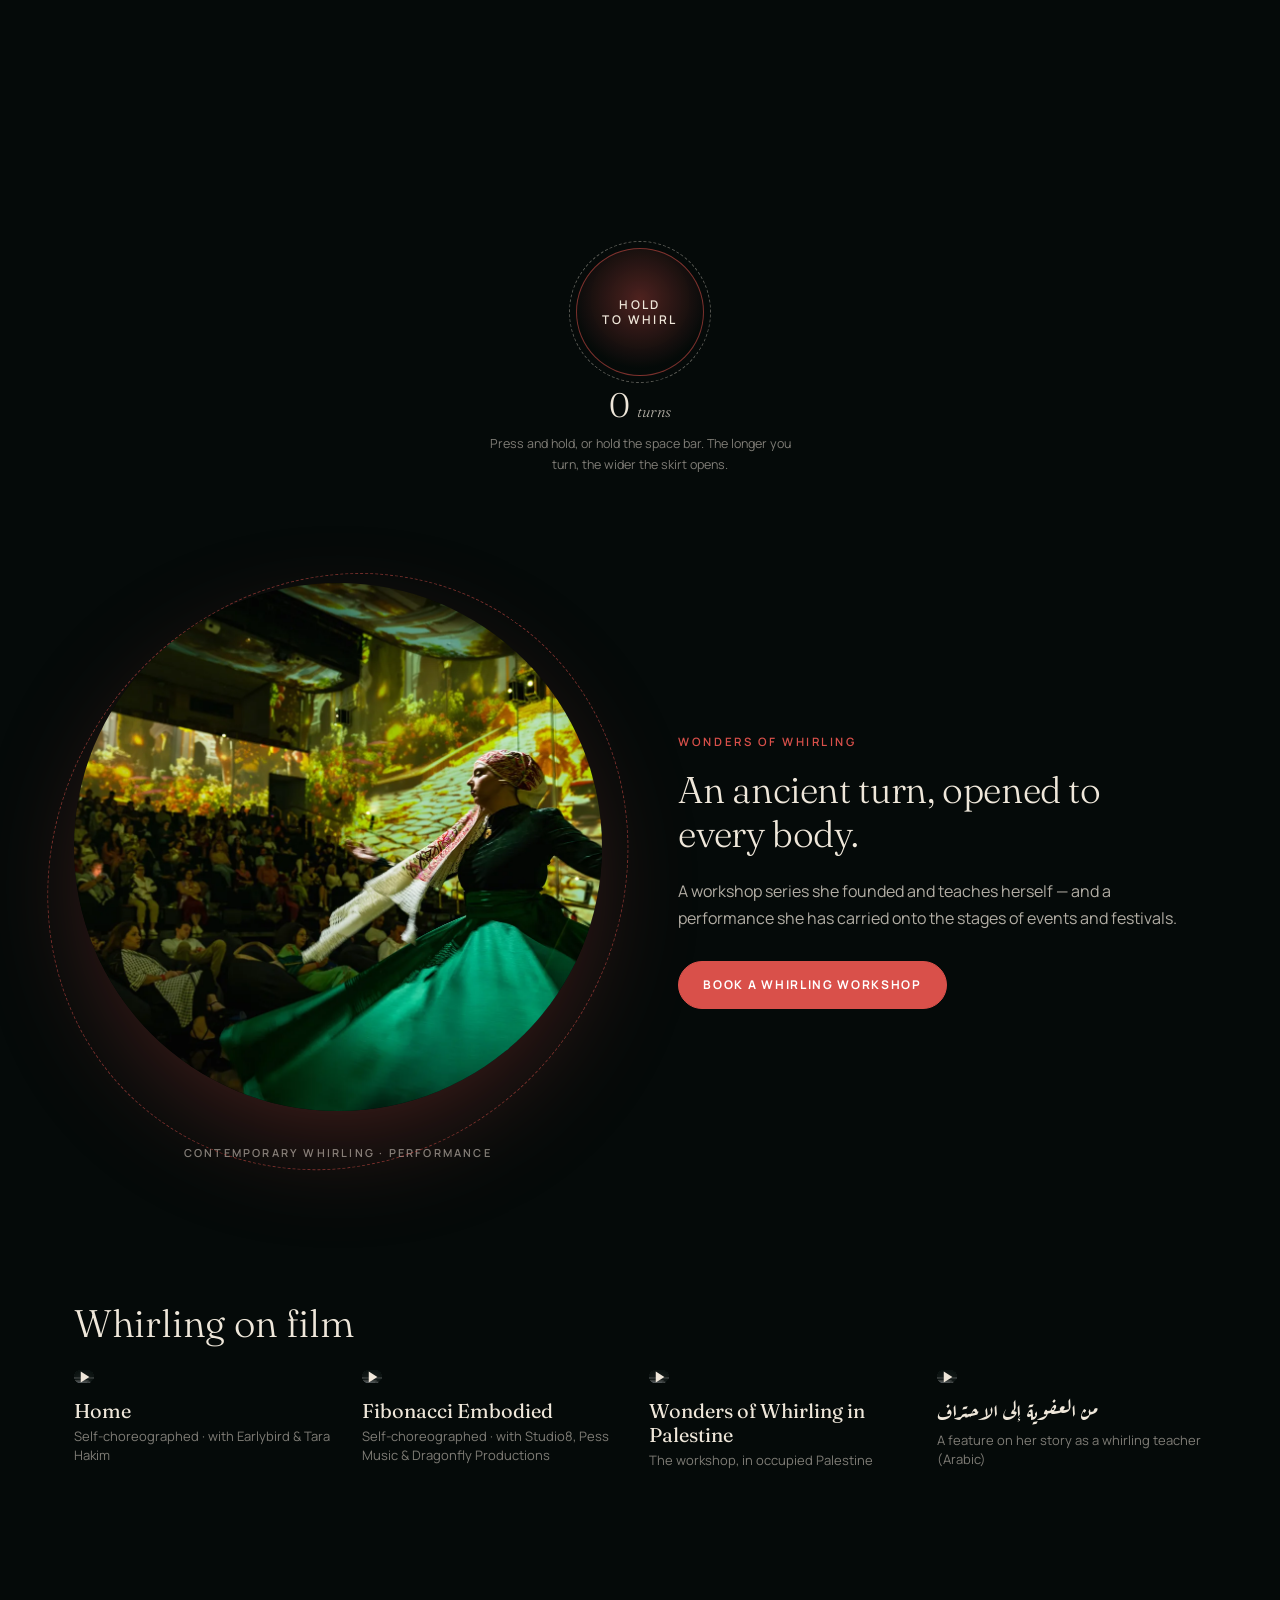
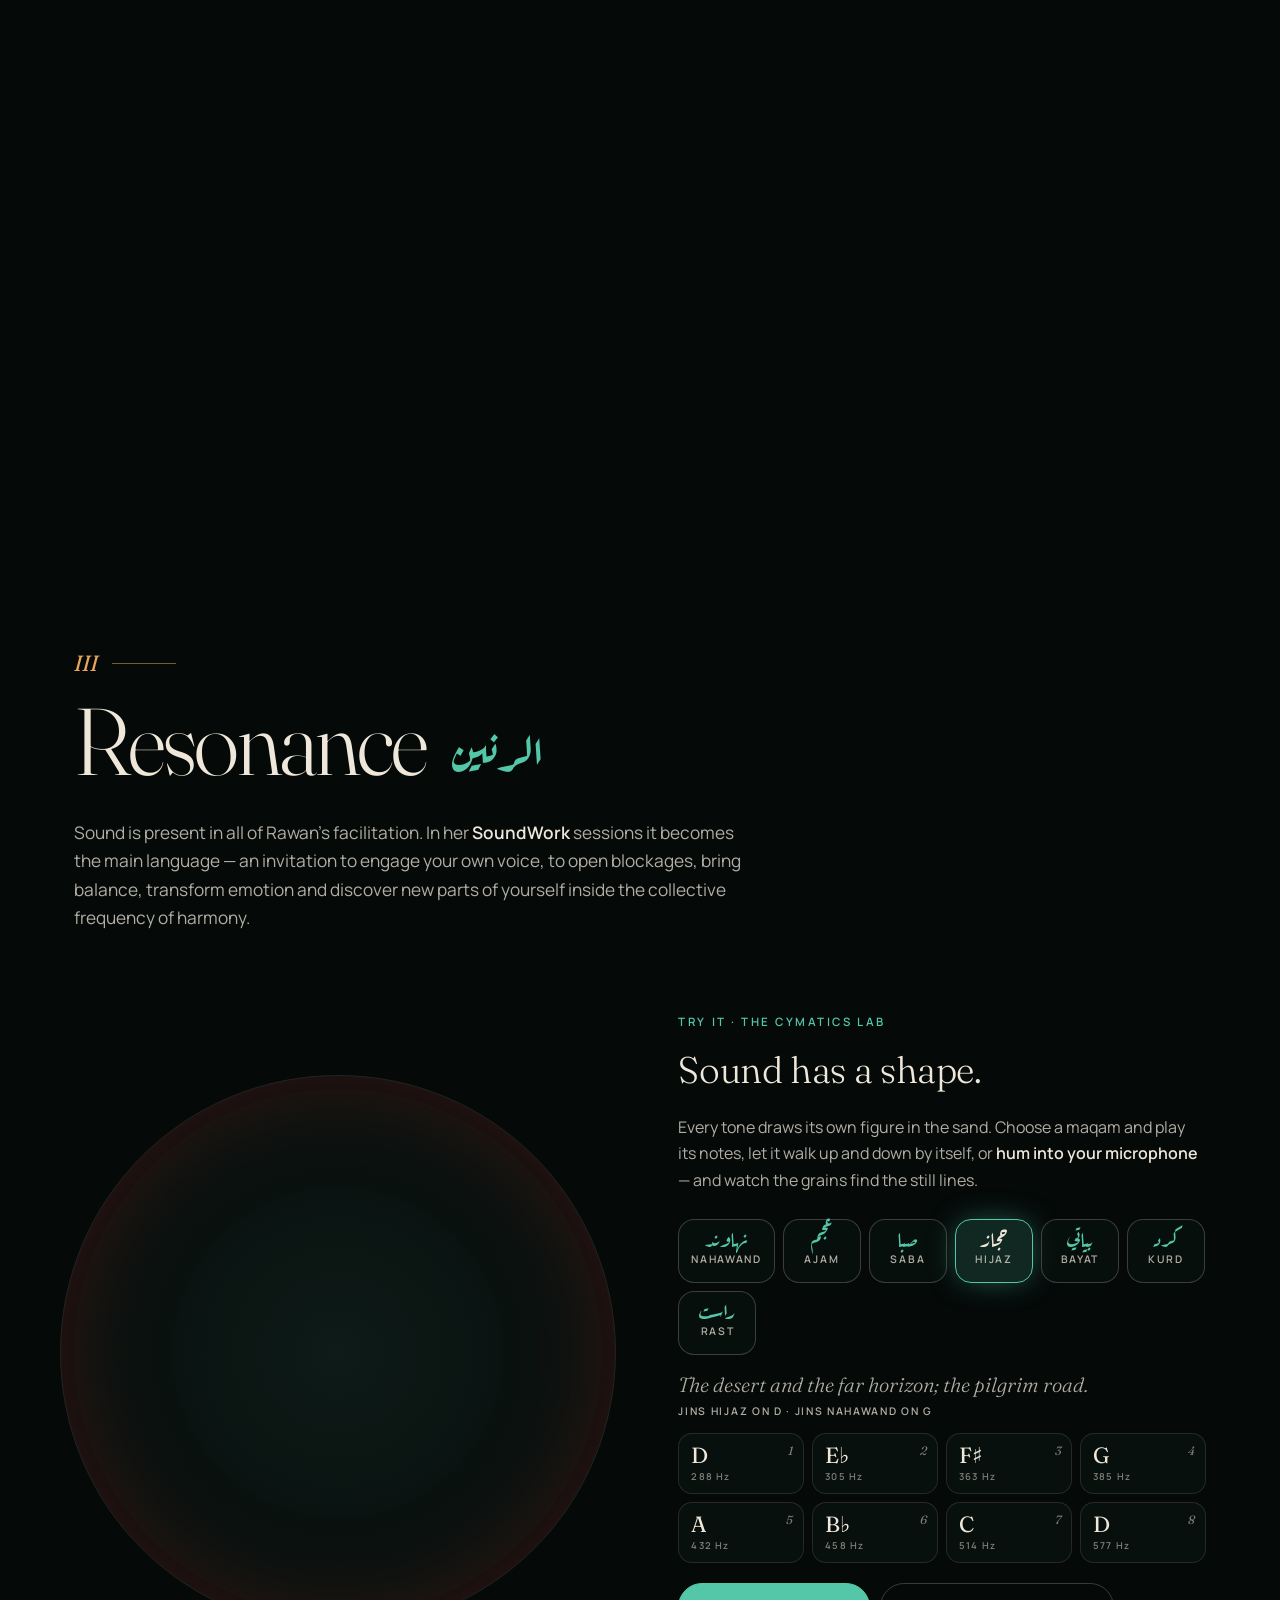
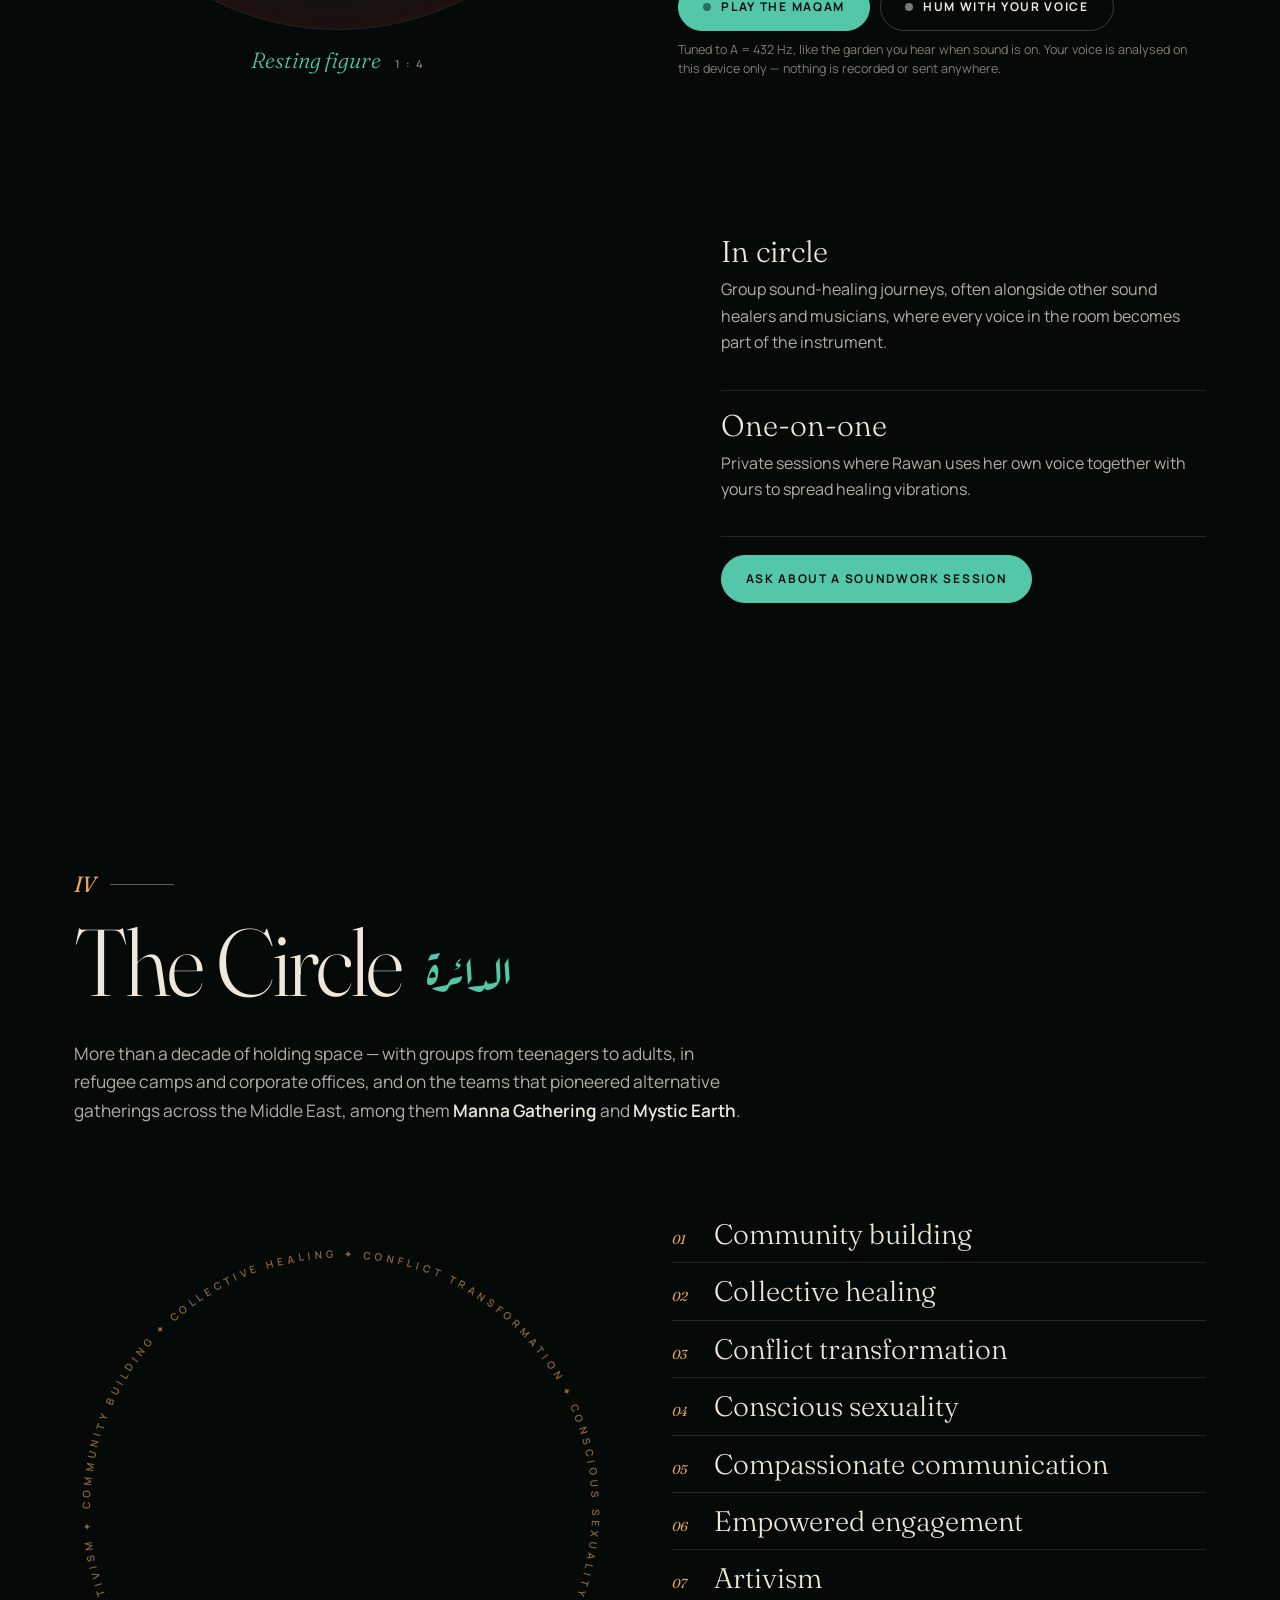
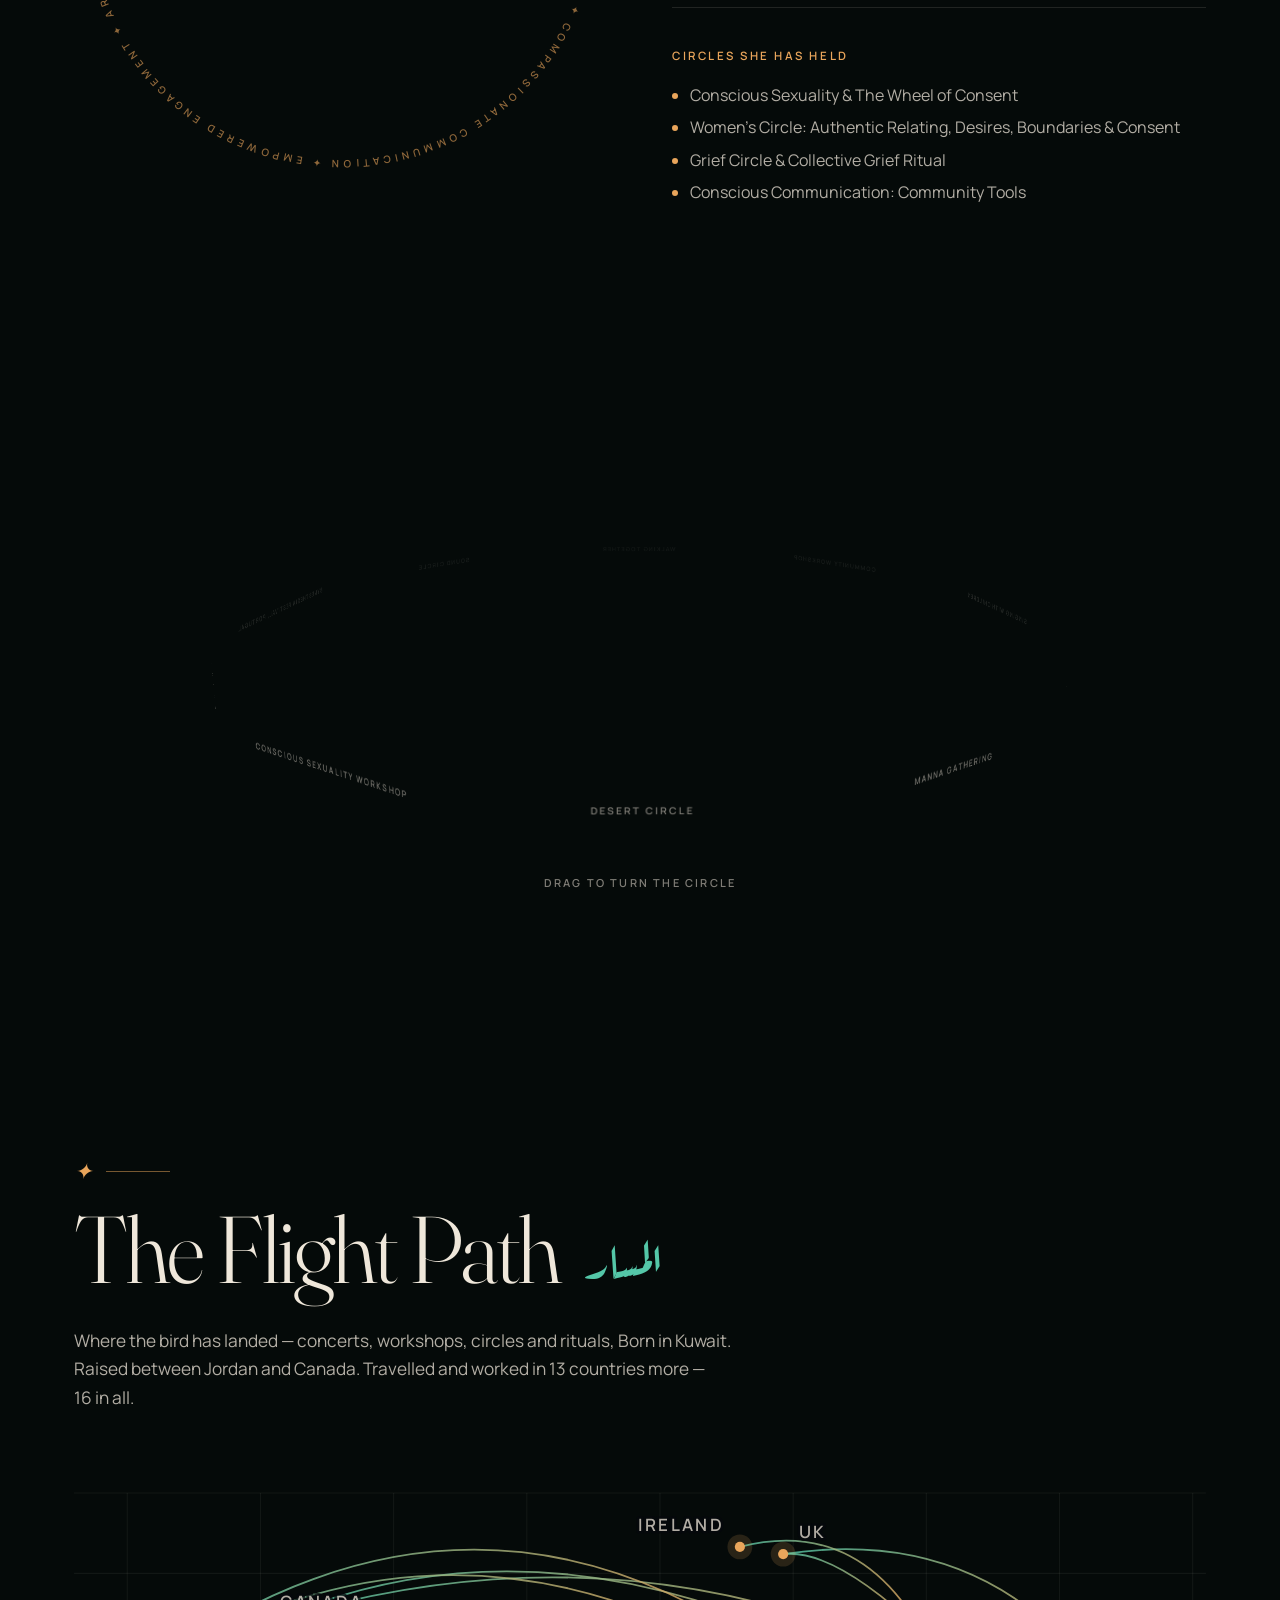
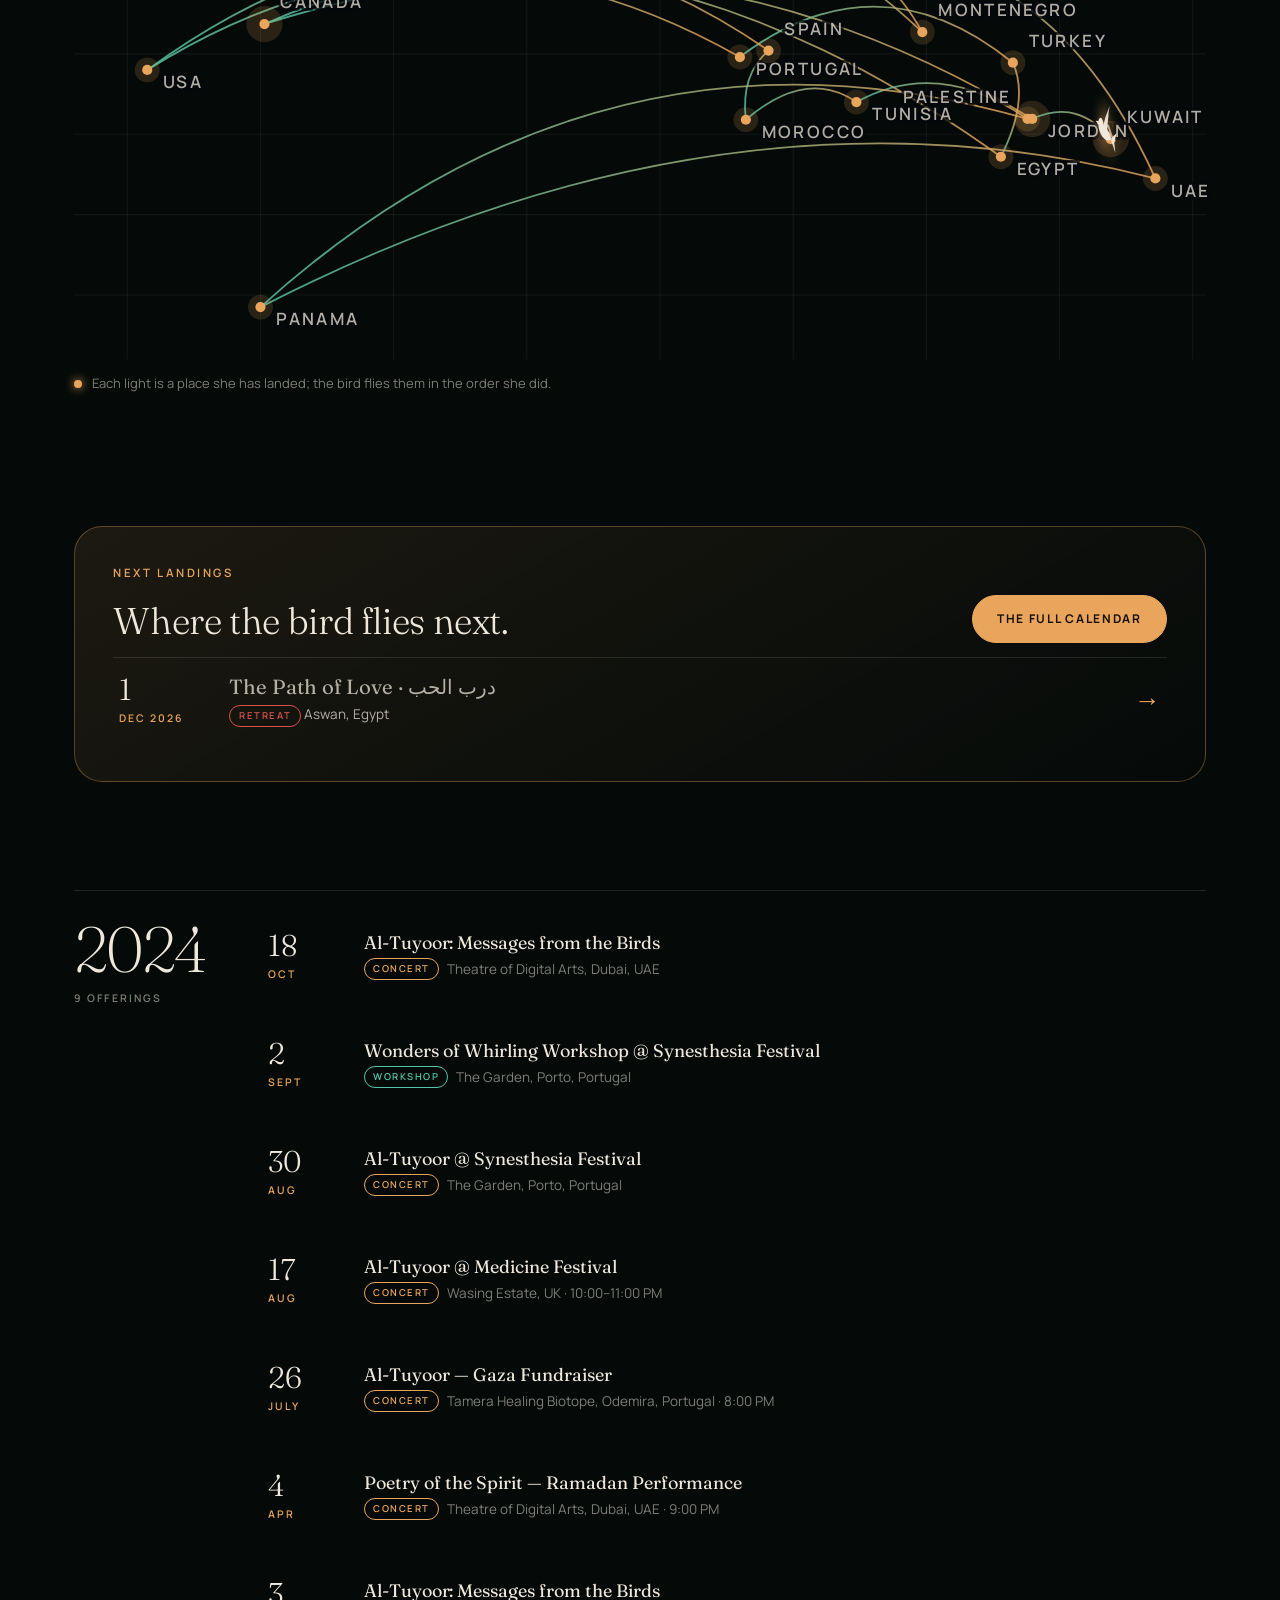
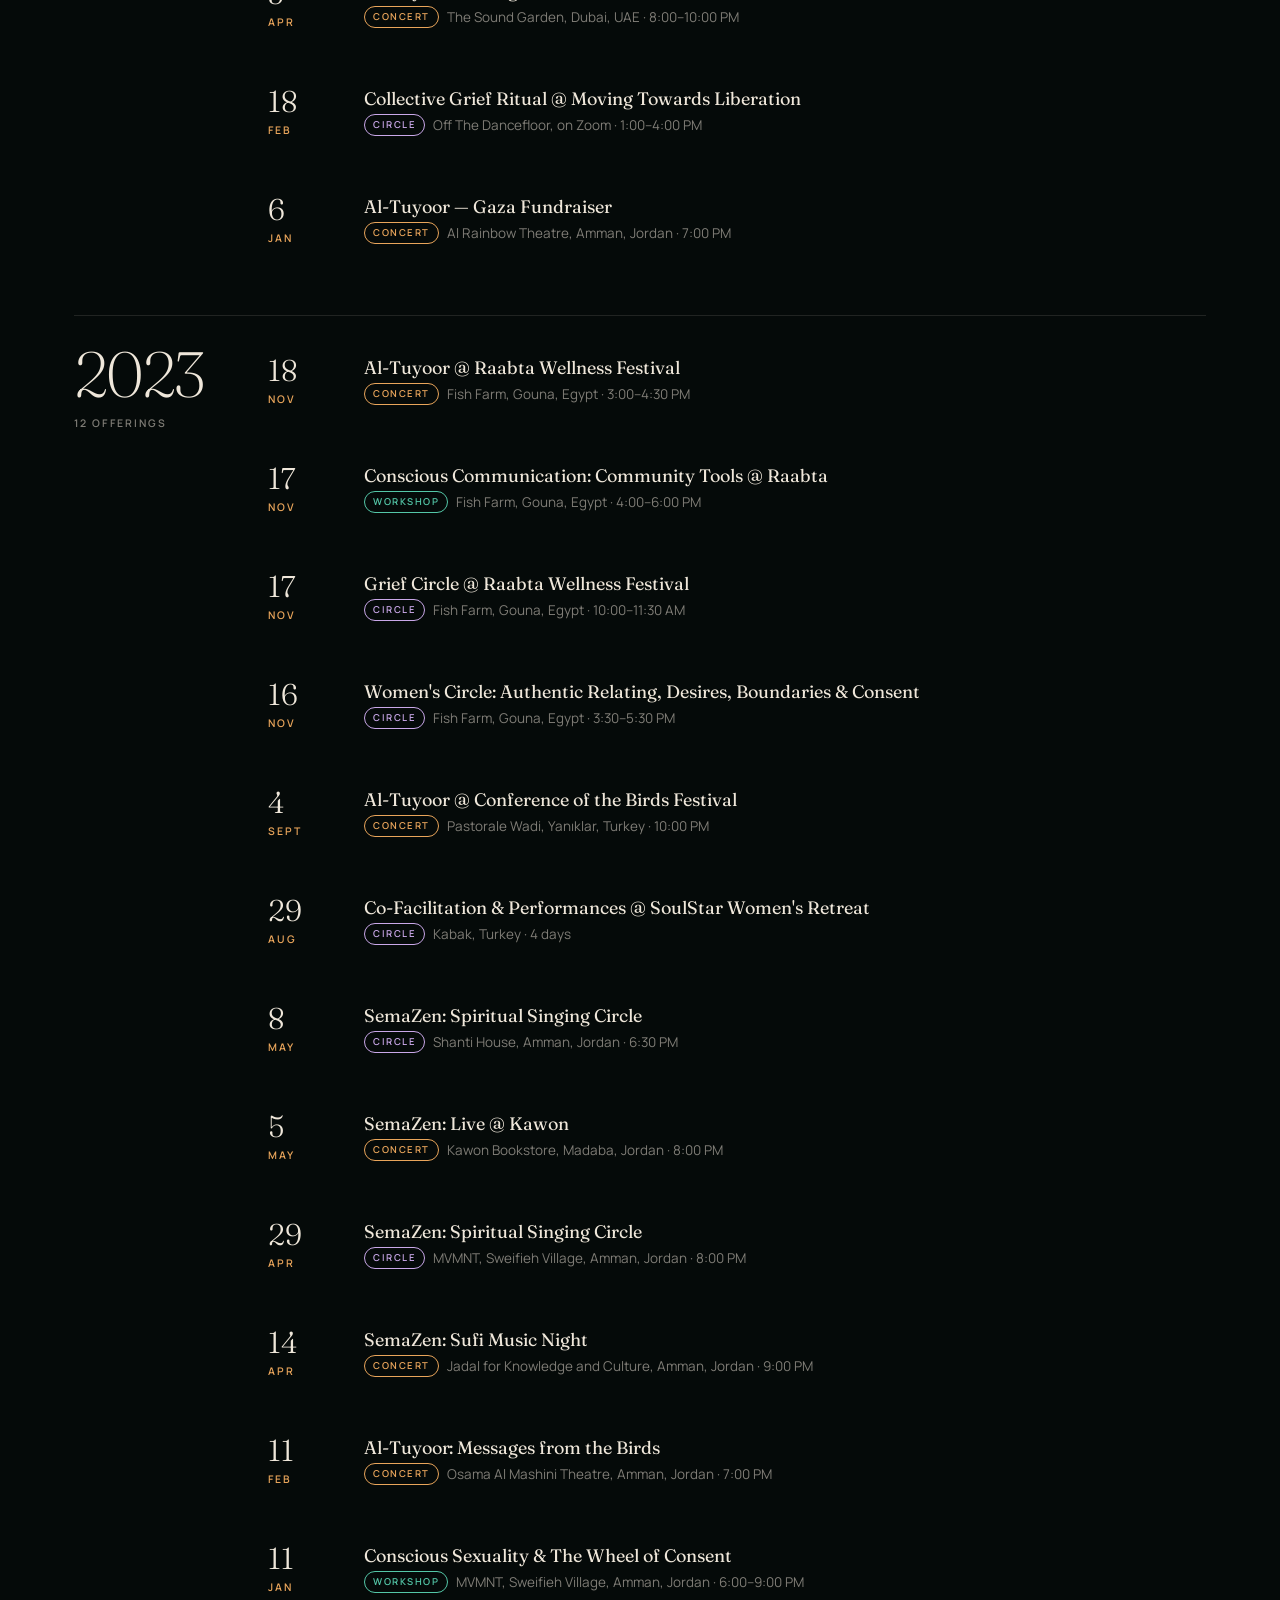
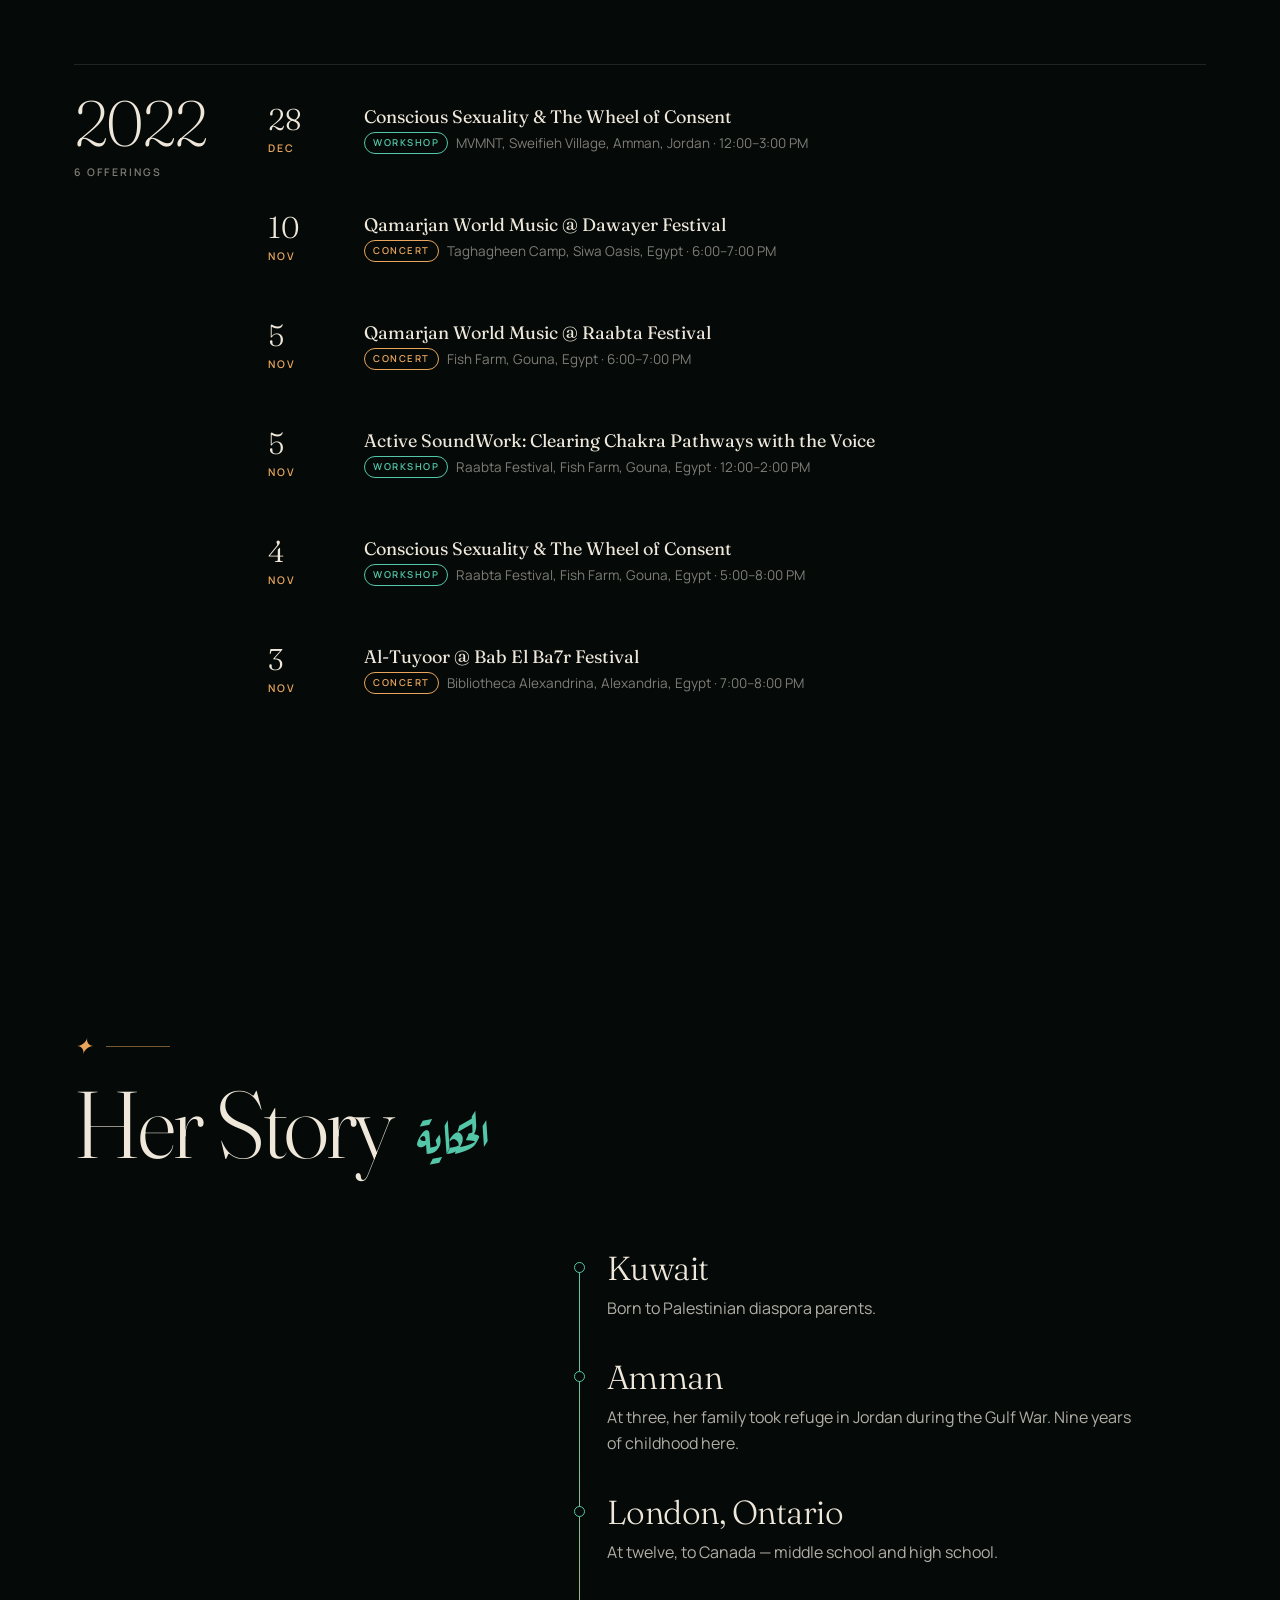
==== commit d84f94ef: "Her logo as the site icon and share image; BY: ZYRN; send word with a bird; the harp says it is an i" ====
--- a/index.html
+++ b/index.html
@@ -6,17 +6,24 @@
 <title>Rawan Roshni — Transcendental Feminine Voice</title>
 <meta name="description" content="Rawan Roshni — singer-songwriter, whirling dancer, sound practitioner, facilitator and artivist. Palestinian/Balkan, a citizen of the earth.">
 <meta name="theme-color" content="#050A09">
-<link rel="icon" href="favicon.png" type="image/png">
+<link rel="icon" href="favicon.ico" sizes="any">
+<link rel="icon" href="favicon.png" type="image/png" sizes="96x96">
+<link rel="apple-touch-icon" href="apple-touch-icon.png">
+<link rel="manifest" href="site.webmanifest">
 <meta property="og:type" content="website">
 <meta property="og:title" content="Rawan Roshni — Transcendental Feminine Voice">
 <meta property="og:description" content="Singer-songwriter, whirling dancer, sound practitioner, facilitator and artivist.">
-<meta property="og:image" content="https://rivawan.com/assets/img/og.jpg">
+<meta property="og:image" content="https://rivawan.com/assets/img/share.jpg">
 <meta property="og:image:width" content="1200">
 <meta property="og:image:height" content="630">
+<meta property="og:image:type" content="image/jpeg">
+<meta property="og:image:alt" content="The Rawan Roshni logo: her name in Arabic calligraphy above RAWAN ROSHNI, in teal on night">
 <meta property="og:site_name" content="Rawan Roshni">
 <meta property="og:url" content="https://rivawan.com/">
 <link rel="canonical" href="https://rivawan.com/">
 <meta name="twitter:card" content="summary_large_image">
+<meta name="twitter:image" content="https://rivawan.com/assets/img/share.jpg">
+<meta name="twitter:image:alt" content="The Rawan Roshni logo: her name in Arabic calligraphy above RAWAN ROSHNI, in teal on night">
 <link rel="preload" href="assets/fonts/fraunces-roman.woff2" as="font" type="font/woff2" crossorigin>
 <link rel="preload" href="assets/fonts/manrope.woff2" as="font" type="font/woff2" crossorigin>
 <link rel="preload" href="assets/img/logo-map.webp" as="image" fetchpriority="high">
@@ -632,11 +639,16 @@
         </div>
       </form>
 
-      <p class="invite__mail work__mail">
-        <span data-i18n="work.direct">Or write to her directly</span>
-        <a href="mailto:rawan.roshni@gmail.com">rawan.roshni@gmail.com</a>
-        <button type="button" class="copy" data-copy="rawan.roshni@gmail.com" data-i18n="copy">Copy</button>
-      </p>
+      <!-- the post: her address on a wire, an ink bird perched at its end (assets/js/post.js) -->
+      <div class="post" data-post>
+        <p class="post__lead">Or send word with a bird</p>
+        <div class="post__line">
+          <a class="post__addr" href="mailto:rawan.roshni@gmail.com">rawan.roshni@gmail.com</a>
+          <span class="post__perch" aria-hidden="true"></span>
+          <button type="button" class="copy" data-copy="rawan.roshni@gmail.com" data-i18n="copy">Copy</button>
+        </div>
+        <p class="post__note fine" data-post-note aria-live="polite"></p>
+      </div>
     </div>
   </section>
 </main>
@@ -662,7 +674,7 @@
   <div class="wrap foot__base">
     <p>© <span data-year>2026</span> Rawan Roshni. All rights reserved.</p>
     <span class="zc">
-      <span class="zc__lead">Designed &amp; Powered by:</span>
+      <span class="zc__lead" lang="en">BY:</span>
       <a class="zc__link" href="https://zyrn.org/" target="_blank" rel="noopener" aria-label="Zyrn — opens in a new tab">
         <span class="glitch">
           <span class="shear shear--auto" aria-hidden="true">
@@ -689,6 +701,7 @@
 <script src="assets/js/i18n.js" defer></script>
 <script src="assets/js/main.js" defer></script>
 <script src="assets/js/strings.js" defer></script>
+<script src="assets/js/post.js" defer></script>
 <script src="assets/js/skip.js" defer></script>
 <script src="assets/js/pages.js" defer></script>
 <script src="assets/js/zyrn-credit.js" defer></script>
--- a/assets/css/site.css
+++ b/assets/css/site.css
@@ -495,7 +495,6 @@
 .foot__base{display:flex; align-items:center; justify-content:space-between; gap:16px; flex-wrap:wrap; font-size:12.5px; color:var(--bone-3)}
 .foot__base p{margin:0}
 .foot .zc{margin-top:0}
-.foot .zc__lead{color:var(--bone-3)}
 @media (pointer:coarse){.foot .zc__link{min-height:44px; padding:0 6px}}
 
 /* ── lightbox ──────────────────────────────────────────────────────── */
--- a/assets/css/pages.css
+++ b/assets/css/pages.css
@@ -568,9 +568,52 @@
 .work__form .fields{margin:20px 0 26px}
 .work__to{margin:0 0 20px; font:300 20px var(--f-display); color:var(--bone-2)}
 .work__to b{font-weight:400; color:var(--bone)}
-.work__mail{margin-top:5vh; gap:10px 14px}
-.work__mail > span{font-size:14px; color:var(--bone-3)}
-.work__mail a{font-size:clamp(18px, 1.6vw, 22px)}
+/* ── the post: "Or send word with a bird" — her address on a wire, an ink bird at its end (assets/js/post.js) ── */
+.post{margin-top:6vh}
+.post__lead{margin:0 0 8px; font:italic 300 clamp(19px, 1.6vw, 23px)/1.3 var(--f-display); color:var(--bone-2)}
+.post__line{position:relative; display:flex; align-items:flex-end; flex-wrap:wrap; row-gap:16px; direction:ltr}
+html[dir="rtl"] .post__line{justify-content:flex-end}
+.post__addr{position:relative; z-index:1; font:300 clamp(21px, 2.1vw, 30px)/1.15 var(--f-display); color:var(--bone); text-decoration:none; padding:0 0 9px; word-break:break-all; transition:color .3s}
+.post__addr:hover, .post__addr:focus-visible{color:var(--ink); outline:none}
+.post__addr:focus-visible{text-decoration:underline 1px; text-underline-offset:5px}
+.post:not(.is-live) .post__addr{border-bottom:1px solid var(--ink)}   /* without the script: a plain underline */
+.post__perch{flex:none; width:88px; height:52px}
+.post .copy{margin-left:12px; align-self:center}
+.post__wire{position:absolute; left:0; top:0; overflow:visible; pointer-events:none}
+.post__wire path{fill:none; stroke:rgba(84,199,168,.75); stroke-width:1.2; stroke-linecap:round; filter:drop-shadow(0 0 4px rgba(84,199,168,.45));
+  stroke-dasharray:1400; stroke-dashoffset:1400; transition:stroke-dashoffset 1.5s cubic-bezier(.6,.05,.3,1)}
+.post.is-drawn .post__wire path{stroke-dashoffset:0}
+.post:hover .post__wire path{stroke:rgba(84,199,168,.95)}
+.post__bird, .post__flyer, .post__feather{position:absolute; left:0; top:0; pointer-events:none; color:var(--ink)}
+.post__bird{width:54px; height:42px; transition:opacity .15s}
+.post__bird svg{display:block; width:100%; height:100%; overflow:visible; transform-origin:45% 88%; animation:postLook 9s ease-in-out infinite}
+.post__bird .pb-b{fill:var(--night); stroke:currentColor; stroke-width:1.7; stroke-linejoin:round}
+.post__bird .pb-l{fill:none; stroke:currentColor; stroke-width:1.5; stroke-linecap:round}
+.post__bird .pb-f{fill:none; stroke:currentColor; stroke-width:1; stroke-linecap:round; opacity:.55}
+.post__bird circle{fill:currentColor}
+.post__bird.is-gone{opacity:0}
+.post__bird.is-hop svg{animation:postHop .56s cubic-bezier(.3,.7,.4,1)}
+@keyframes postLook{0%,78%,100%{transform:none} 82%{transform:rotate(-7deg)} 88%{transform:rotate(3deg)} 93%{transform:rotate(-2deg)}}
+@keyframes postHop{0%{transform:none} 35%{transform:translateY(-9px) rotate(-6deg)} 60%{transform:translateY(0) scaleY(.9)} 80%{transform:scaleY(1.04)} 100%{transform:none}}
+.post__flyer{width:50px; height:38px; visibility:hidden; filter:drop-shadow(0 0 6px rgba(84,199,168,.5))}
+.post__flyer.is-on{visibility:visible}
+.post__flyer svg{display:block; width:100%; height:100%; overflow:visible}
+.post__flyer path{fill:none; stroke:currentColor; stroke-width:2.3; stroke-linecap:round}
+.post__flyer .pf-f{stroke-width:1.15; opacity:.55}
+.post__flyer ellipse{fill:currentColor}
+.post__flyer .pf-letter{opacity:0}
+.post__flyer.has-letter .pf-letter{opacity:1}
+.post__flyer rect{fill:var(--night); stroke:currentColor; stroke-width:.8}
+.post__flyer .pf-flap{stroke-width:.7; opacity:.9}
+.pf-w--l{transform-box:fill-box; transform-origin:100% 100%; animation:sbFlapL .26s ease-in-out infinite}
+.pf-w--r{transform-box:fill-box; transform-origin:0% 100%; animation:sbFlapR .26s ease-in-out infinite}
+.post__feather{width:9px; height:20px; color:var(--bone-2); animation:postFeather 2.5s ease-in forwards}
+.post__feather svg{display:block; width:100%; height:100%}
+.post__feather path{fill:none; stroke:currentColor; stroke-width:.9; stroke-linecap:round}
+@keyframes postFeather{0%{opacity:0; transform:rotate(-20deg)} 10%{opacity:.9} 30%{transform:translate(10px,22px) rotate(25deg)} 55%{transform:translate(-6px,46px) rotate(-18deg)} 80%{opacity:.7; transform:translate(8px,70px) rotate(20deg)} 100%{opacity:0; transform:translate(0,90px) rotate(-10deg)}}
+.post__note{min-height:1.5em; margin:14px 0 0; font-style:italic; opacity:0; transform:translateY(4px); transition:opacity .4s, transform .5s var(--ease)}
+.post__note.is-on{opacity:1; transform:none}
+@media (prefers-reduced-motion:reduce){.post__bird svg{animation:none} .post__wire path{transition:none; stroke-dasharray:none}}
 @media (max-width:900px){
   .ways{grid-template-columns:1fr}
   .work__head{grid-template-columns:1fr 120px}
@@ -712,7 +755,33 @@
   opacity:0; transition:opacity .3s, transform .45s var(--ease), left .35s var(--ease);
 }
 .harp__name.is-on{opacity:1; transform:translate(-50%, 0)}
-@media (prefers-reduced-motion:reduce){.harp__ring{display:none} .social.is-harp .social__i{transform:none}}
+/* it says it is an instrument: a caption under the soundboard (hidden while a platform's name shows there),
+   a note that floats up from every plucked string, and the light that sometimes plays it by itself */
+.harp__cue{position:absolute; left:var(--cx, 50%); top:100%; z-index:2; display:inline-flex; align-items:center; gap:10px; white-space:nowrap;
+  transform:translate(-50%, 6px); font:600 10px/1 var(--f-body); letter-spacing:.24em; text-transform:uppercase; color:var(--bone-3);
+  transition:opacity .35s, transform .45s var(--ease)}
+.social.has-name .harp__cue{opacity:0; transform:translate(-50%, 12px); pointer-events:none}
+.harp__eq{display:inline-flex; align-items:flex-end; gap:2px; height:11px}
+.harp__eq i{width:2px; height:4px; border-radius:1px; background:var(--ink); opacity:.75}
+.harp__eq i:nth-child(2){height:8px} .harp__eq i:nth-child(3){height:6px} .harp__eq i:nth-child(4){height:3px}
+.harp__cue.is-live{color:var(--bone-2)}
+.harp__cue.is-live .harp__eq i{animation:harpEq 1.05s ease-in-out infinite}
+.harp__cue.is-live .harp__eq i:nth-child(2){animation-delay:-.3s} .harp__cue.is-live .harp__eq i:nth-child(3){animation-delay:-.62s} .harp__cue.is-live .harp__eq i:nth-child(4){animation-delay:-.15s}
+@keyframes harpEq{0%,100%{height:3px}50%{height:11px}}
+.harp__hear{min-height:32px; padding:0 13px; border:1px solid rgba(84,199,168,.5); border-radius:99px; background:rgba(84,199,168,.06); color:var(--ink);
+  font:inherit; letter-spacing:.2em; text-transform:inherit; cursor:pointer; transition:background .3s, border-color .3s, box-shadow .3s}
+.harp__hear:hover, .harp__hear:focus-visible{background:rgba(84,199,168,.16); border-color:var(--ink); box-shadow:0 0 18px -4px rgba(84,199,168,.7); outline:none}
+.harp__hear[hidden]{display:none}
+.harp__note{position:absolute; z-index:2; width:11px; height:14px; margin-left:-5.5px; color:rgb(var(--b)); pointer-events:none;
+  filter:drop-shadow(0 0 6px rgba(var(--b), .85)); animation:harpNote 1.6s cubic-bezier(.2,.7,.3,1) forwards}
+.harp__note svg{display:block; width:100%; height:100%; fill:currentColor}
+.harp__note.is-faint{opacity:.6; color:var(--bone-2); filter:drop-shadow(0 0 4px rgba(84,199,168,.6))}
+@keyframes harpNote{0%{opacity:0; transform:translateY(4px) scale(.6)} 14%{opacity:1} 100%{opacity:0; transform:translate(var(--dr, 8px), -42px) rotate(var(--rot, 12deg)) scale(1)}}
+.harp__pick{position:absolute; left:0; top:0; z-index:3; width:7px; height:7px; margin:-3.5px 0 0 -3.5px; border-radius:50%; pointer-events:none;
+  background:#EFE7DA; box-shadow:0 0 8px 2px rgba(84,199,168,.95), 0 0 22px 6px rgba(84,199,168,.45); opacity:0; transition:opacity .22s}
+.harp__pick.is-on{opacity:1}
+.foot__row:has(.social.is-harp){margin-bottom:58px}   /* room for the caption under the harp */
+@media (prefers-reduced-motion:reduce){.harp__ring{display:none} .harp__note, .harp__pick{display:none} .harp__cue .harp__eq i{animation:none} .social.is-harp .social__i{transform:none}}
 
 /* ── the skip birds: through a long page a chapter at a time ─────────
    assets/js/skip.js builds them on pages over four and a half screens.
--- a/assets/css/zyrn-credit.css
+++ b/assets/css/zyrn-credit.css
@@ -19,8 +19,10 @@
       the mark stops being Zyrn's. The woff2 is the Google latin subset,
       13KB, OFL-1.1 — see assets/fonts/.
 
-   2. The unicode-range is pinned to the four letters in the word. The
-      file carries the whole latin set; without the range a later
+   2. The unicode-range is pinned to the letters of the credit: N R Y Z for
+      the word, and B and the colon for the "BY:" lead-in (since Oct 2026 the
+      lead-in is set in Zyrn's face too, at the owner's request). The file
+      carries the whole latin set; without the range a later
       `font-family:'Space Grotesk'` anywhere would render real content in
       a face that belongs to another brand.
 
@@ -38,7 +40,7 @@
   font-family:'Space Grotesk';
   font-style:normal; font-weight:500; font-display:swap;
   src:url('../fonts/SpaceGrotesk-500.woff2') format('woff2');
-  unicode-range:U+004E,U+0052,U+0059,U+005A;   /* N R Y Z — nothing else */
+  unicode-range:U+003A,U+0042,U+004E,U+0052,U+0059,U+005A;   /* : B N R Y Z — nothing else */
 }
 
 .zc{
@@ -49,13 +51,18 @@
      tighter gap puts a violet rule through Lumina's own colon. */
   display:inline-flex; align-items:center; gap:14px;
   line-height:0; vertical-align:middle;
-}
-/* Lumina's voice, Lumina's colour — the lead-in is ours, the mark is not */
+  direction:ltr; unicode-bidi:isolate;   /* "BY: ZYRN" reads left to right on the Arabic pages too */
+}
+/* the lead-in, "BY:", in Zyrn's own face so the credit reads as one lockup:
+   Space Grotesk 500, the word's tracking, Vapor dimmed so the mark still leads */
 .zc__lead{
-  font-size:.68rem; letter-spacing:.02em; line-height:1;
-  color:var(--c-38,rgba(247,242,233,.40));
+  font-family:'Space Grotesk',system-ui,sans-serif; font-weight:500;
+  font-size:calc(var(--shear-size,20px) * .6); letter-spacing:.06em; line-height:1;
+  color:rgba(242,243,245,.62);
   white-space:nowrap;
 }
+/* the Arabic pages set every English snippet in Fraunces (pages.css); the credit keeps Zyrn's face */
+html[lang="ar"] .zc .zc__lead{font-family:'Space Grotesk',system-ui,sans-serif}
 .zc__link{
   display:inline-flex; align-items:center; line-height:0; padding:2px 0;
   transition:transform .5s cubic-bezier(.16,1,.3,1);
